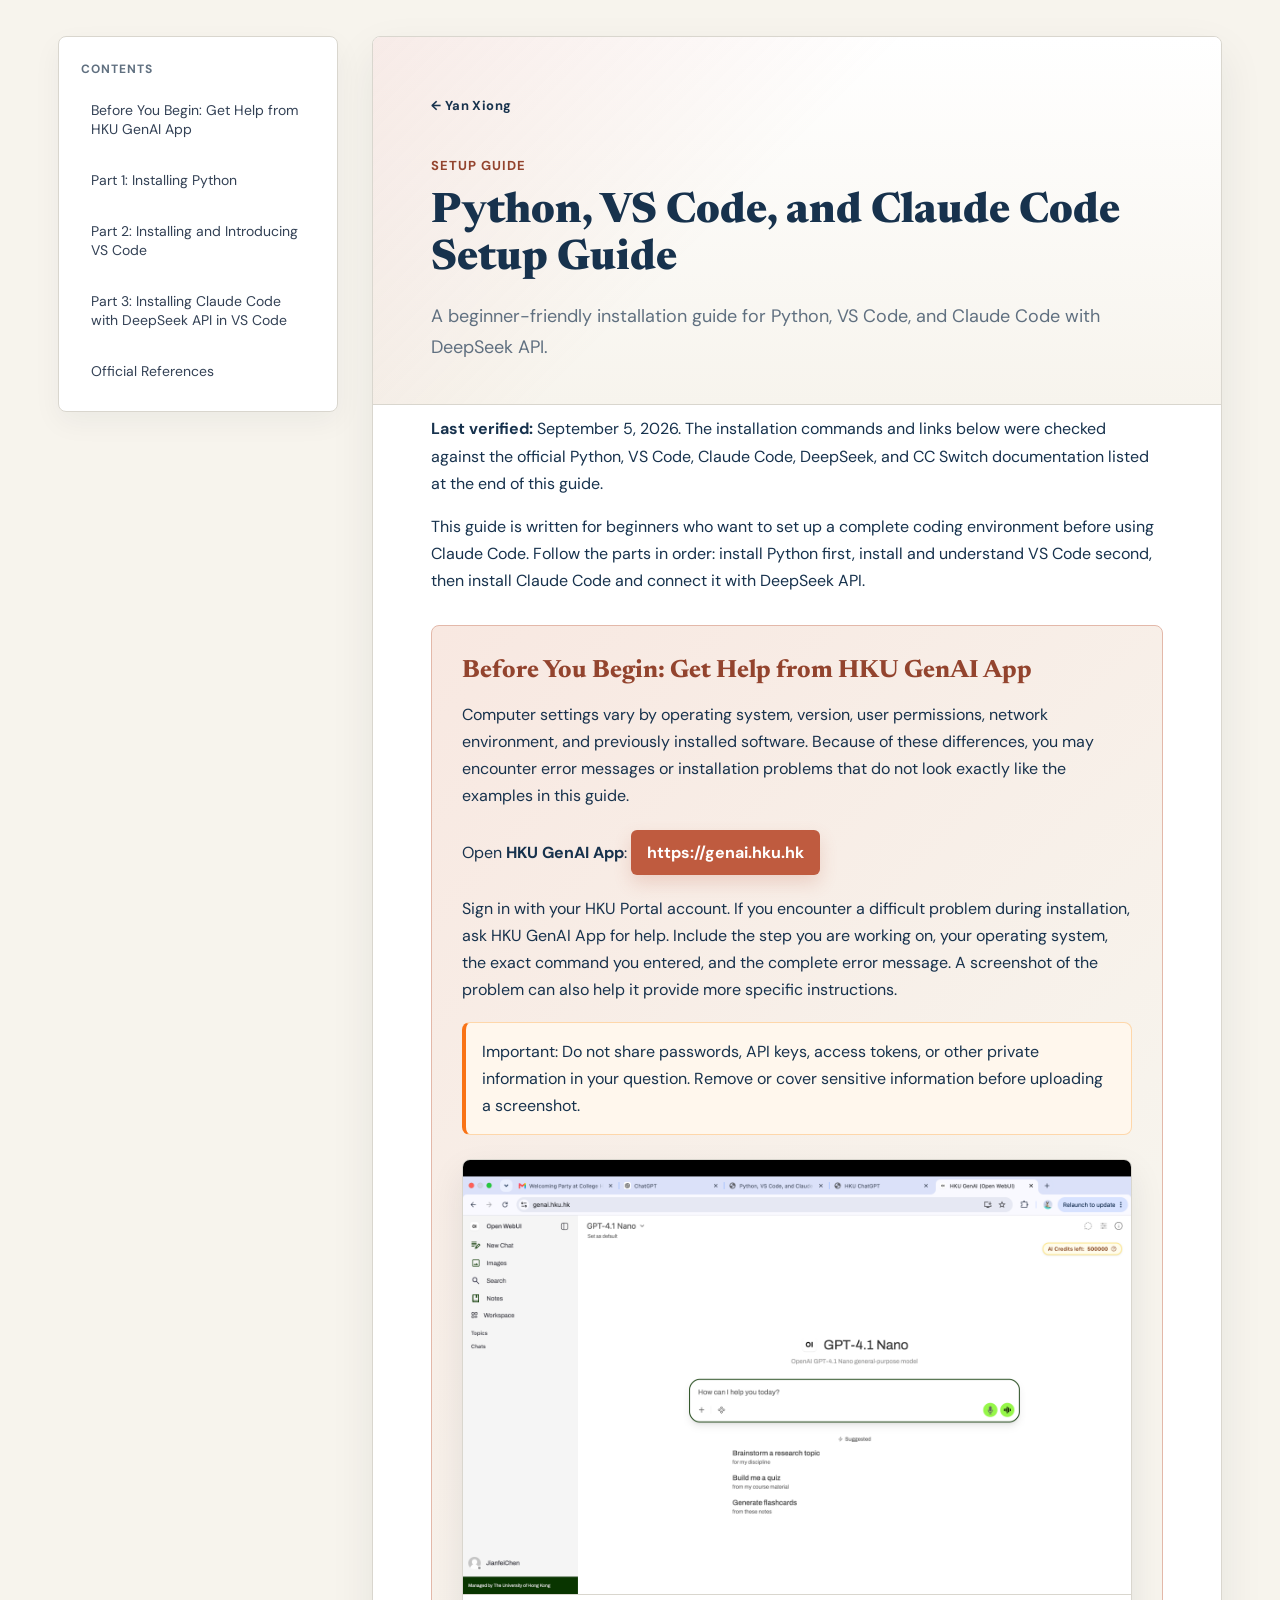
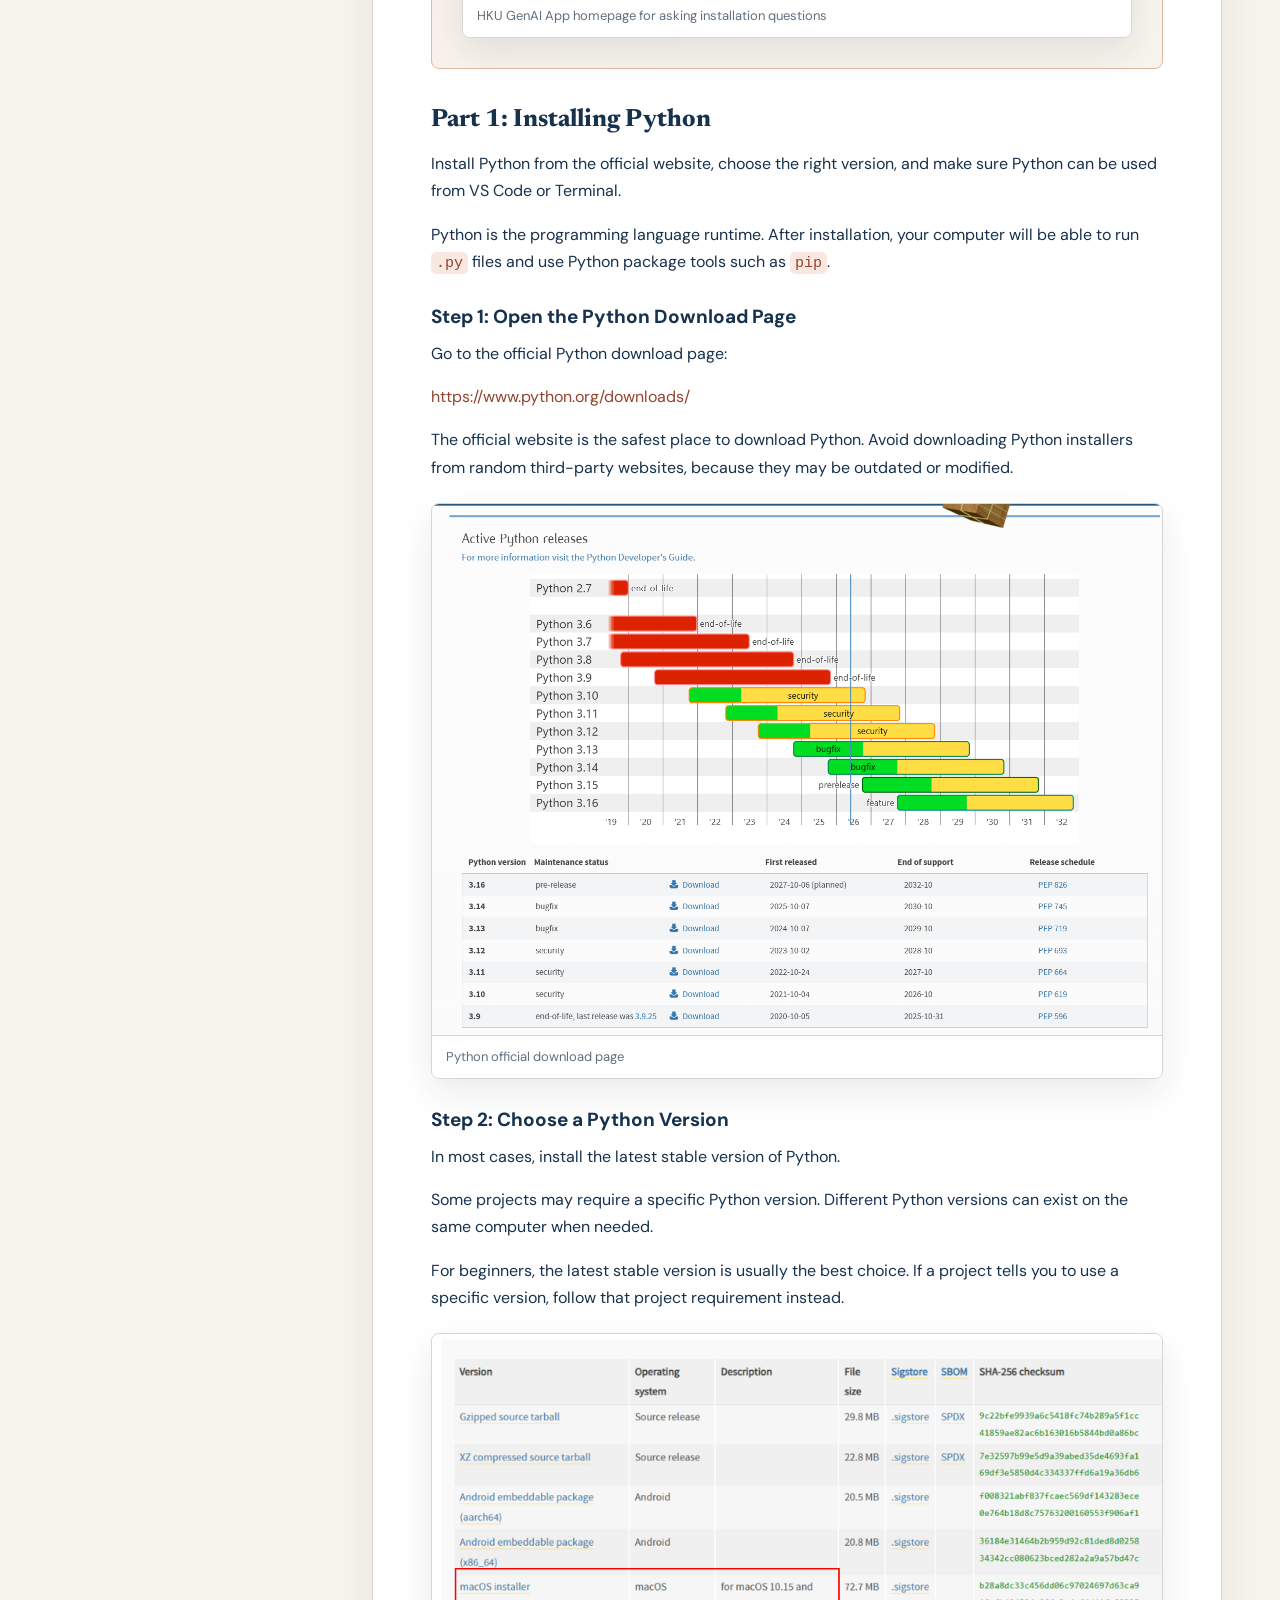
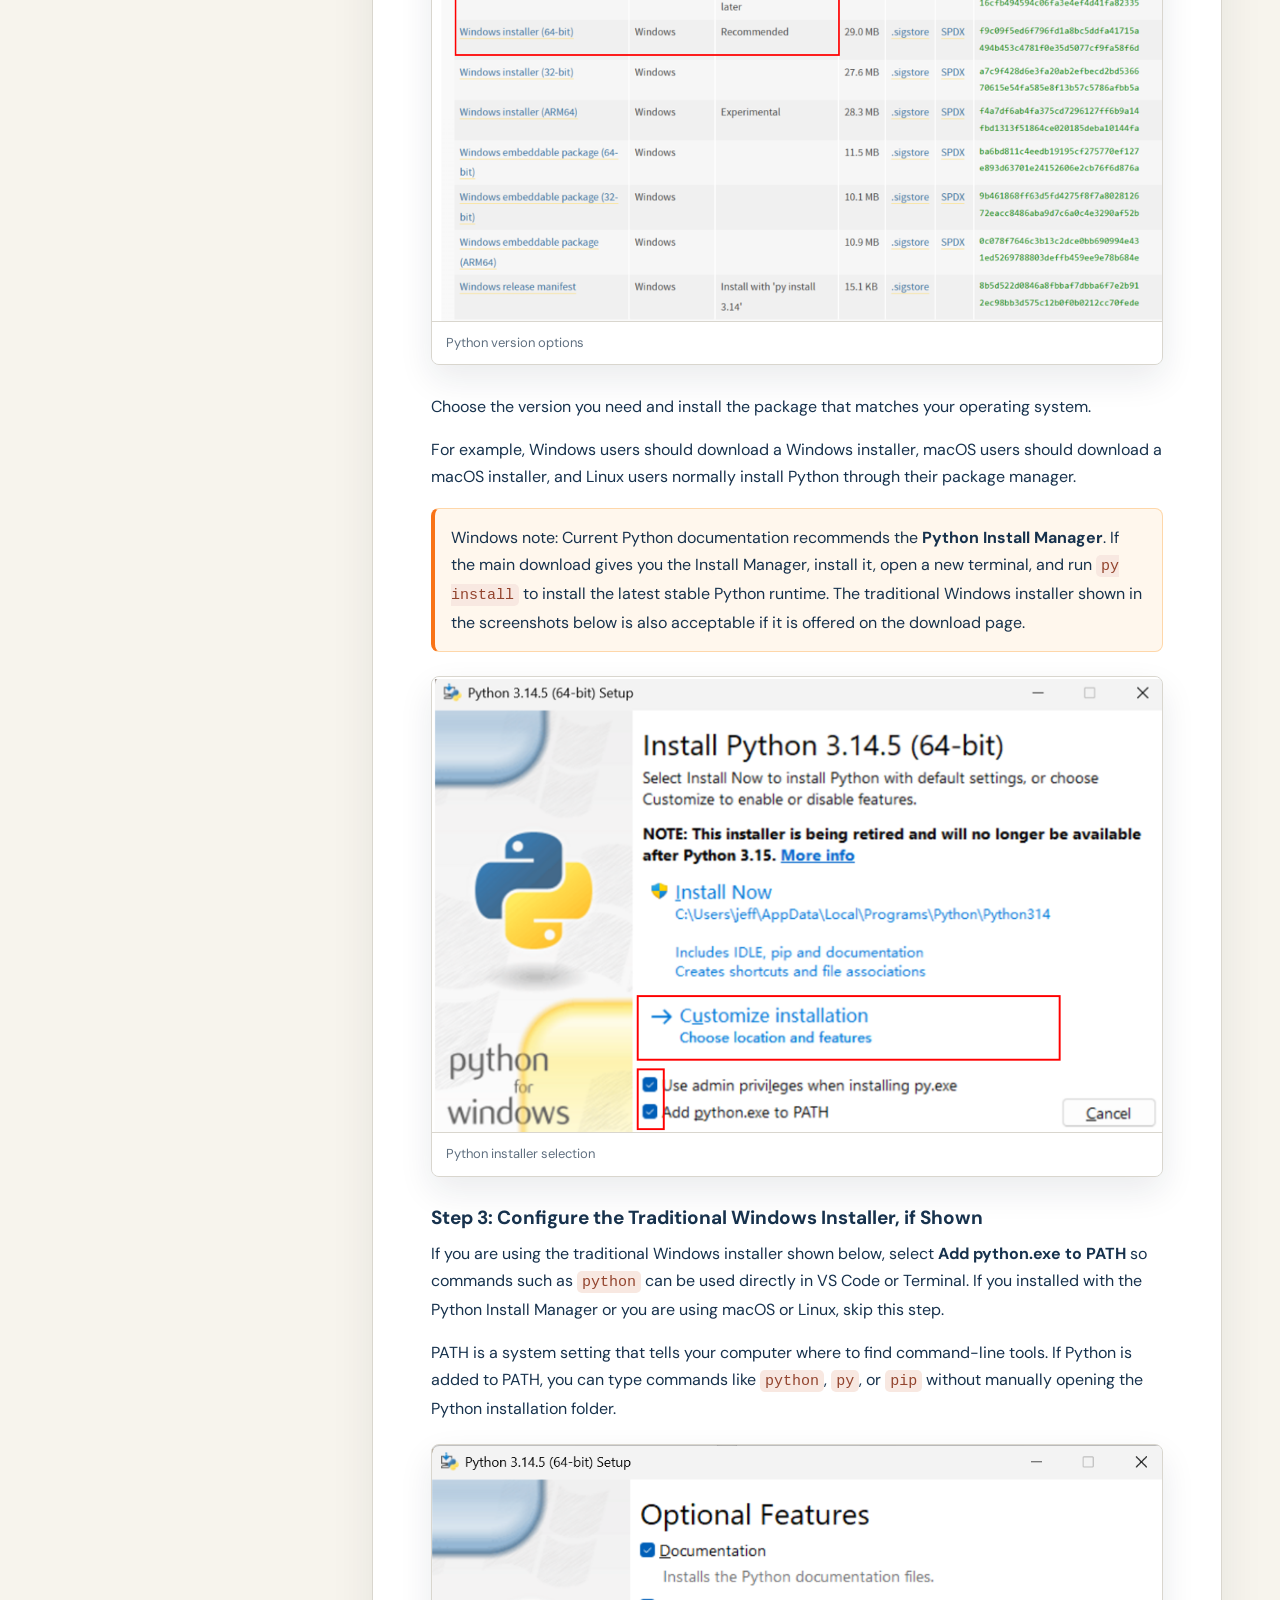
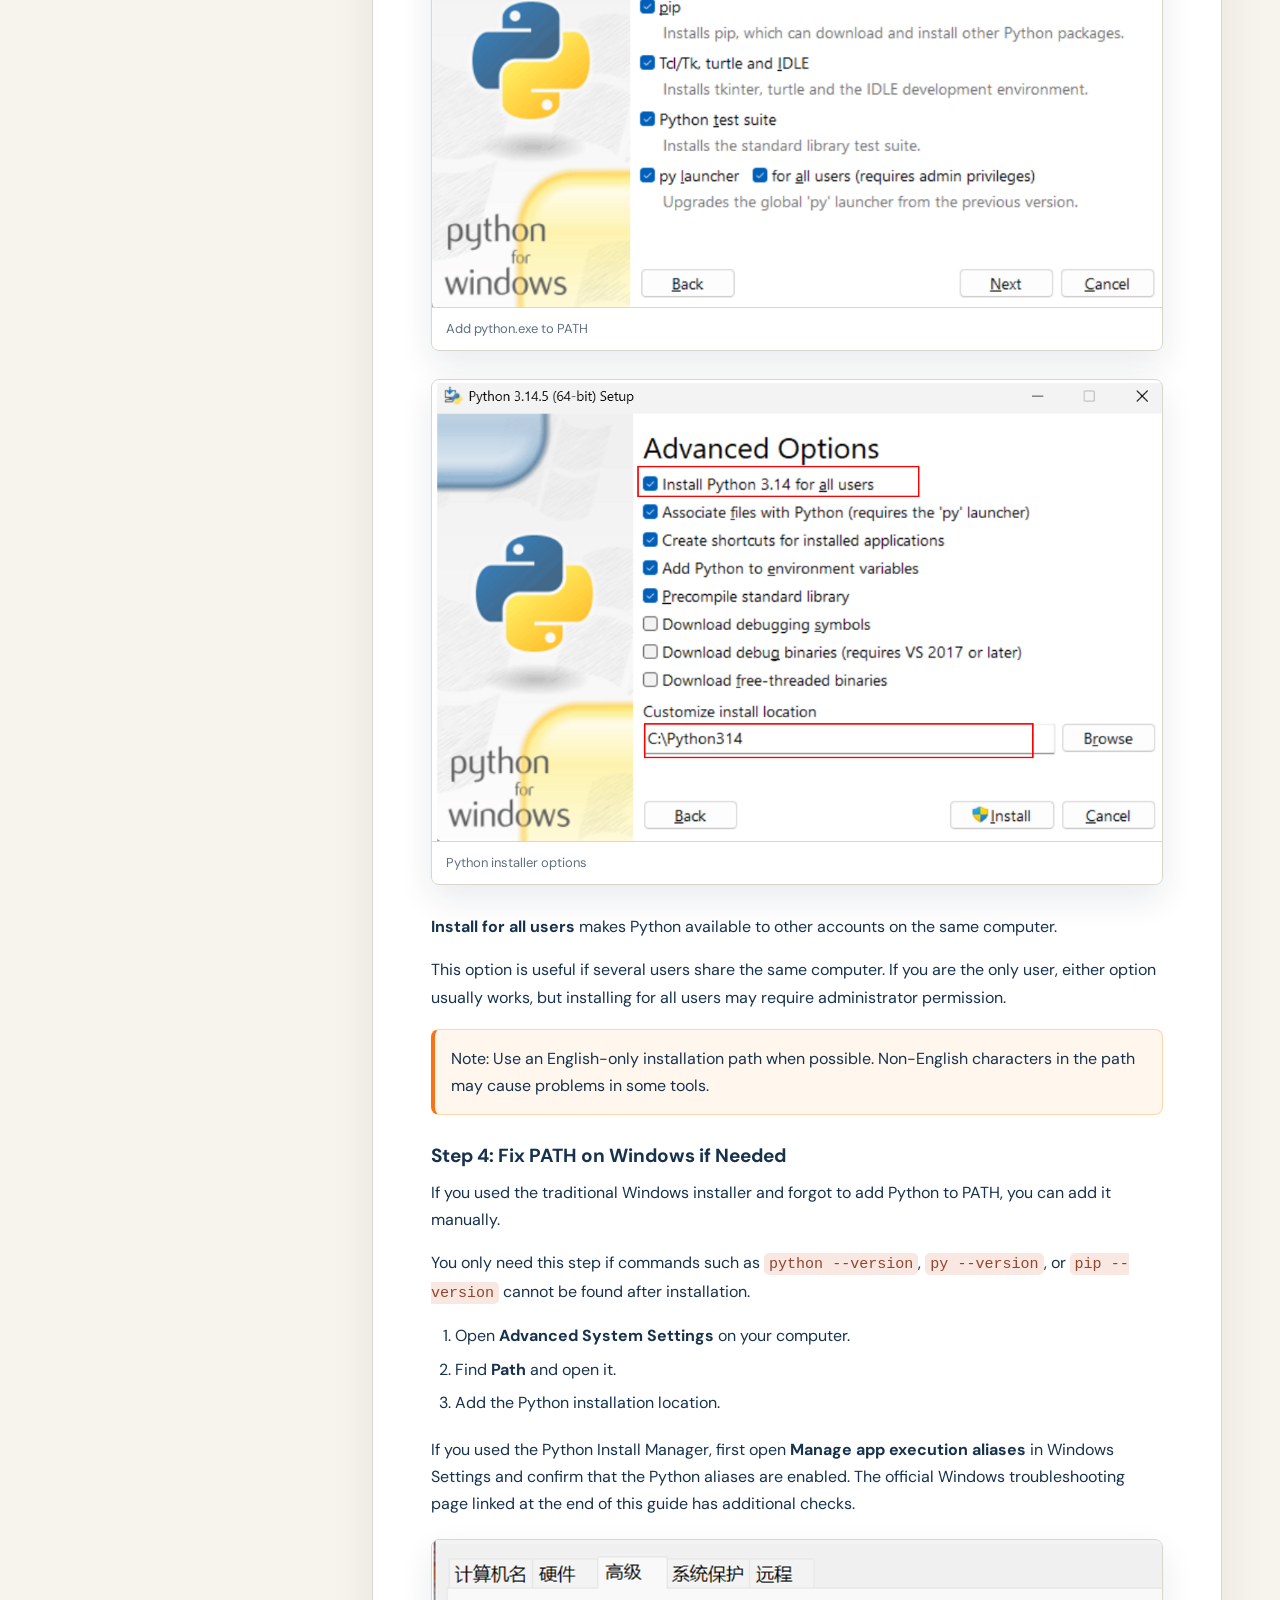
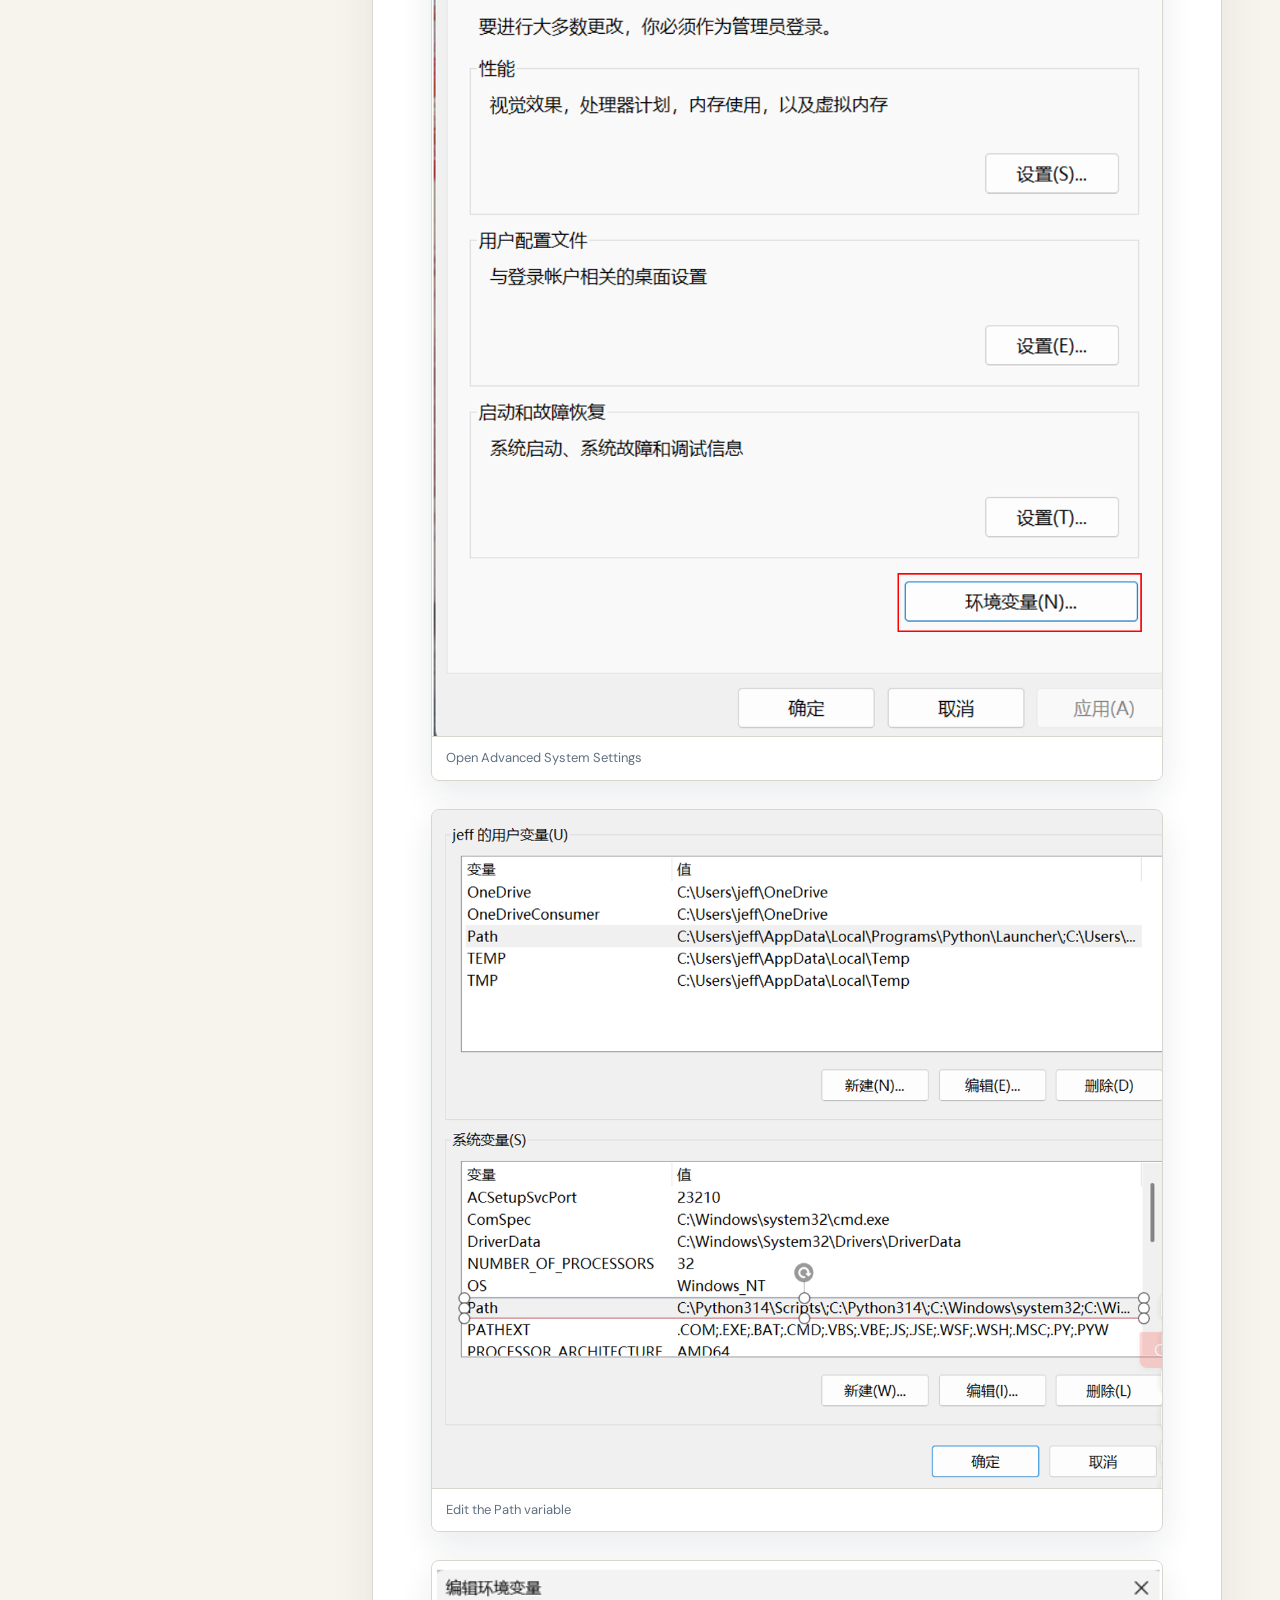
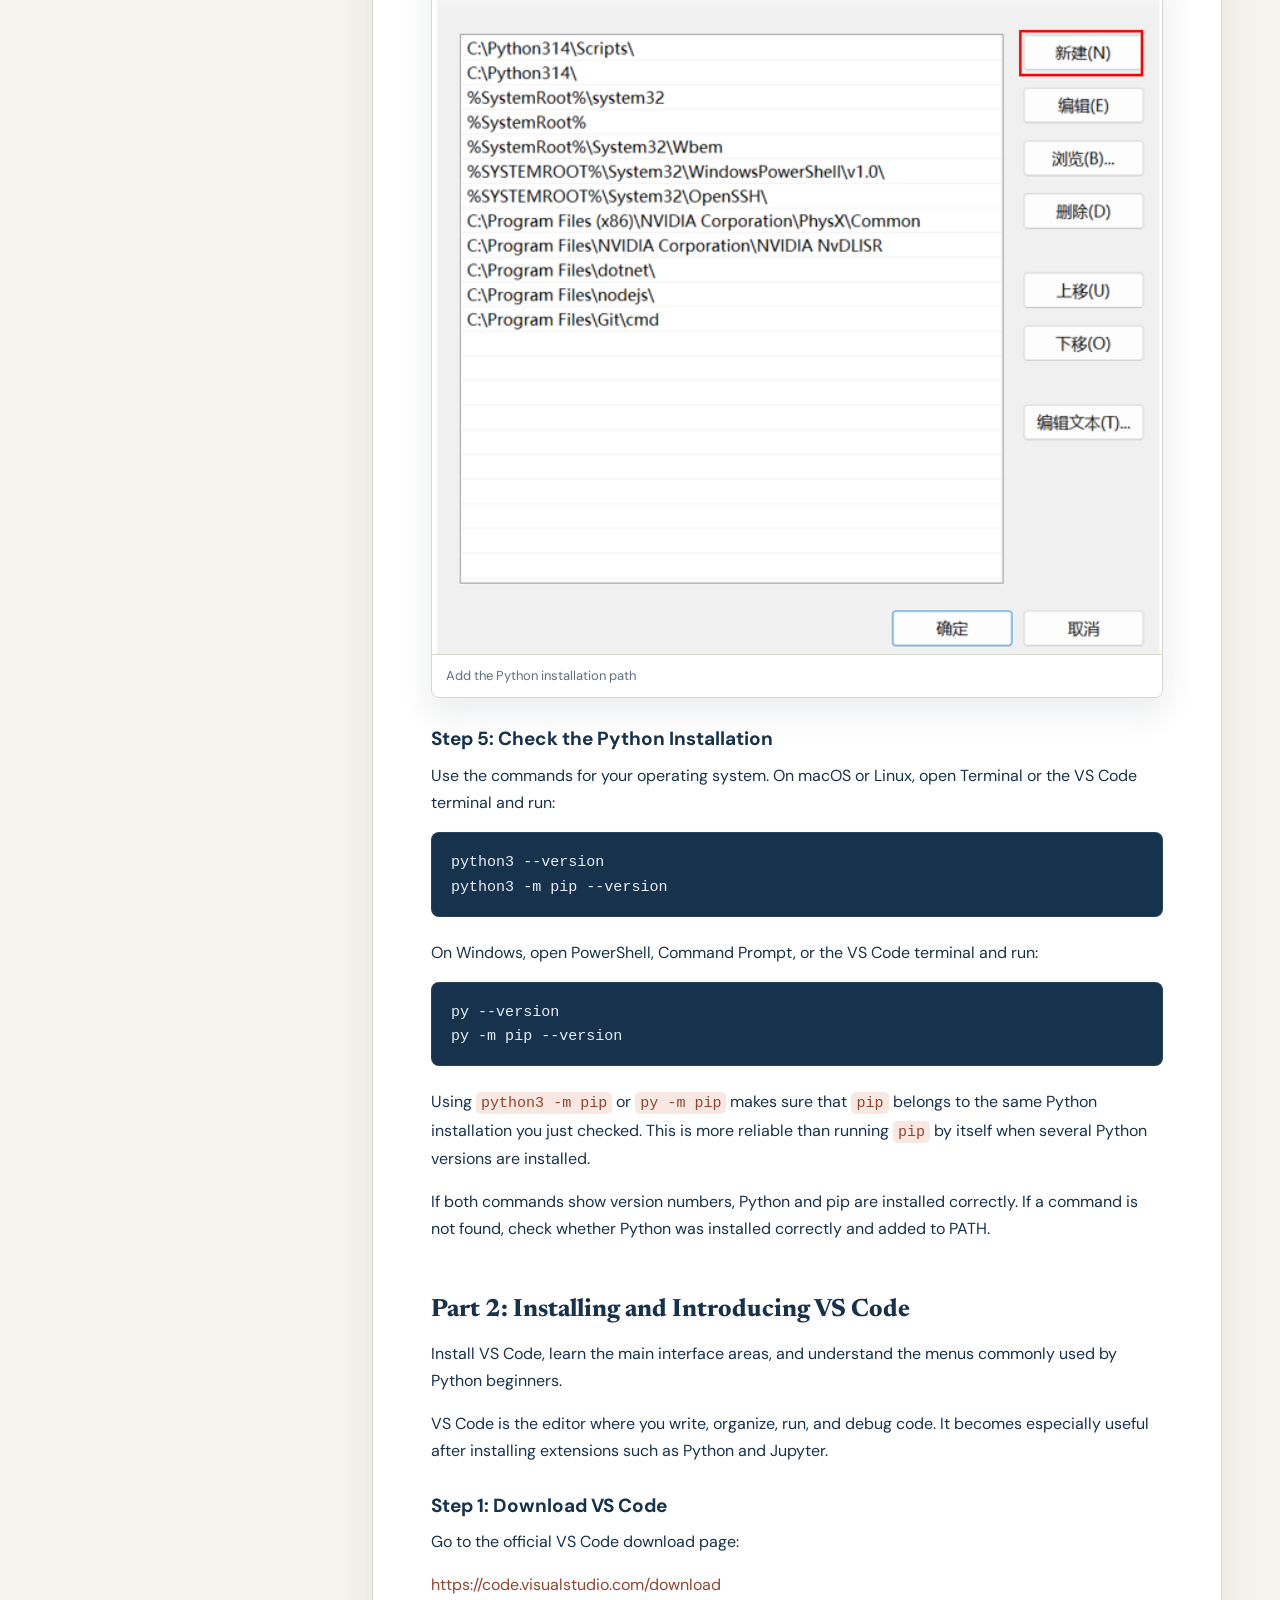
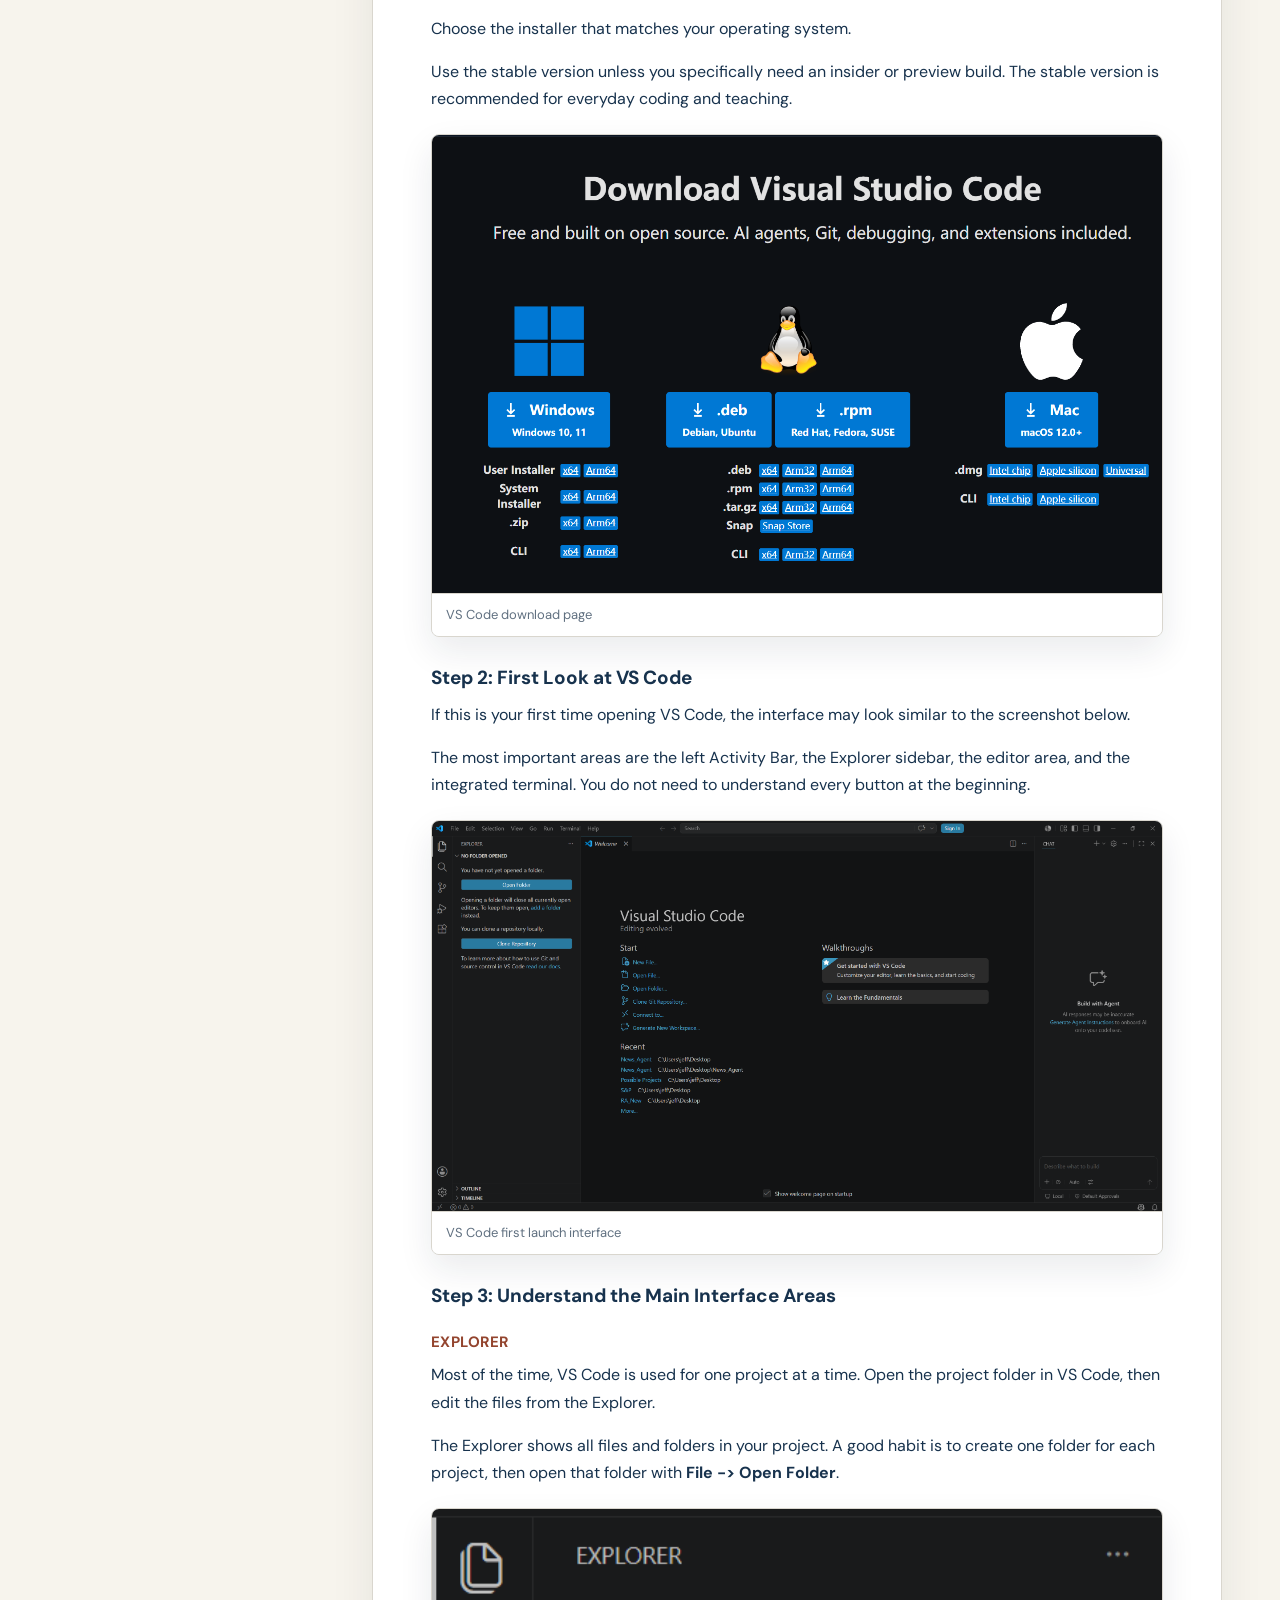
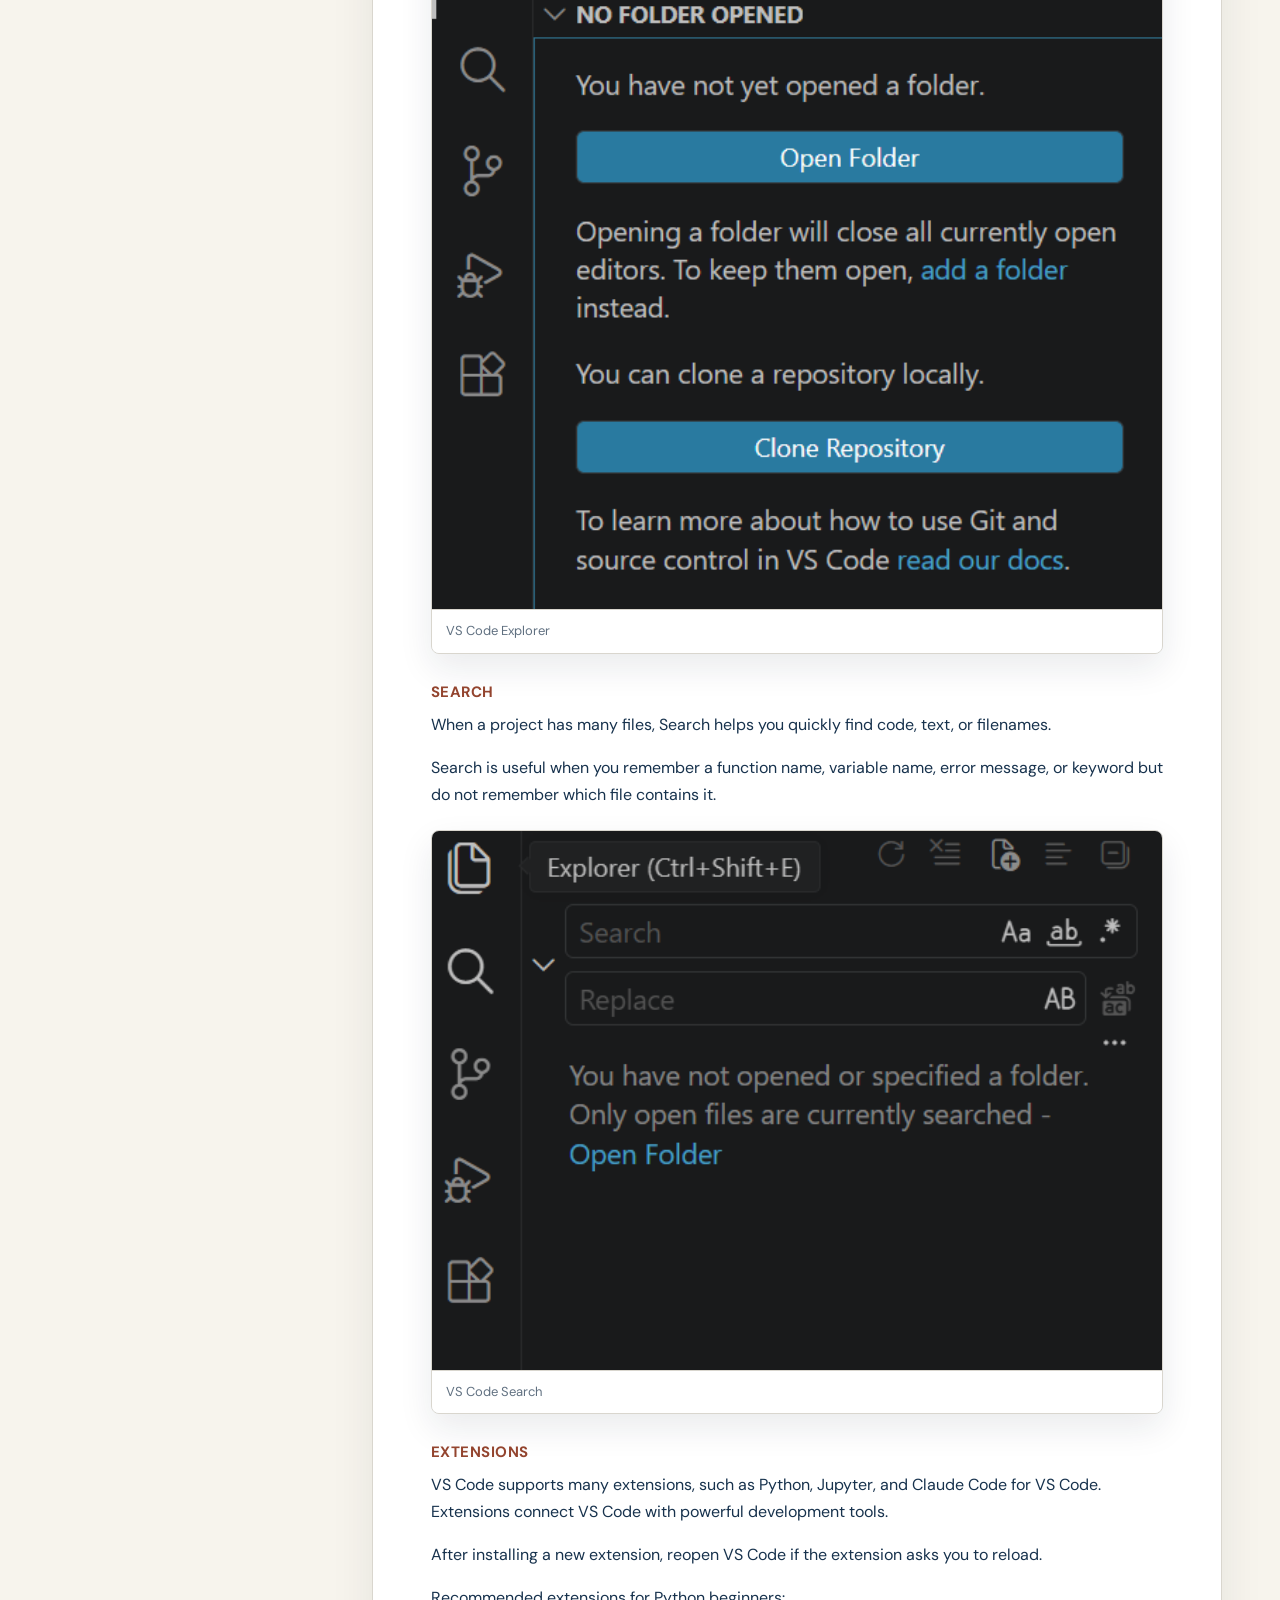
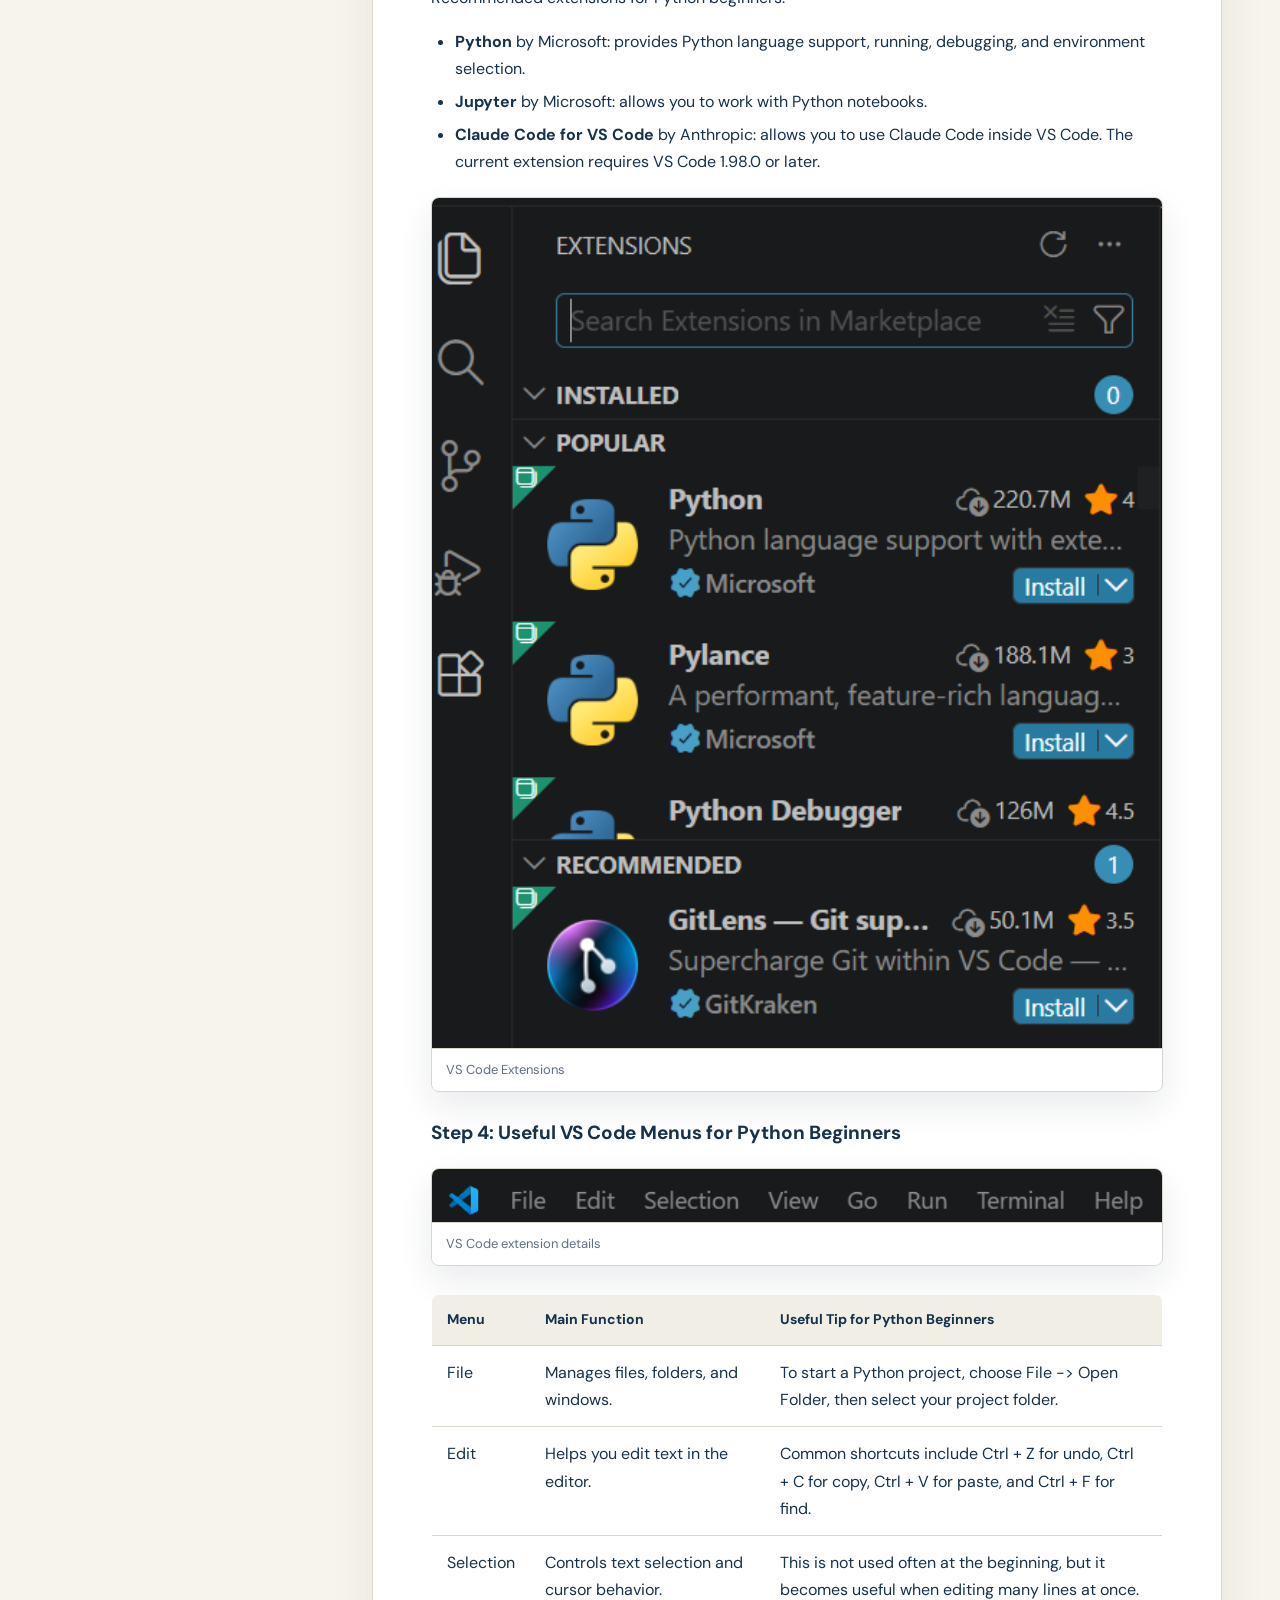
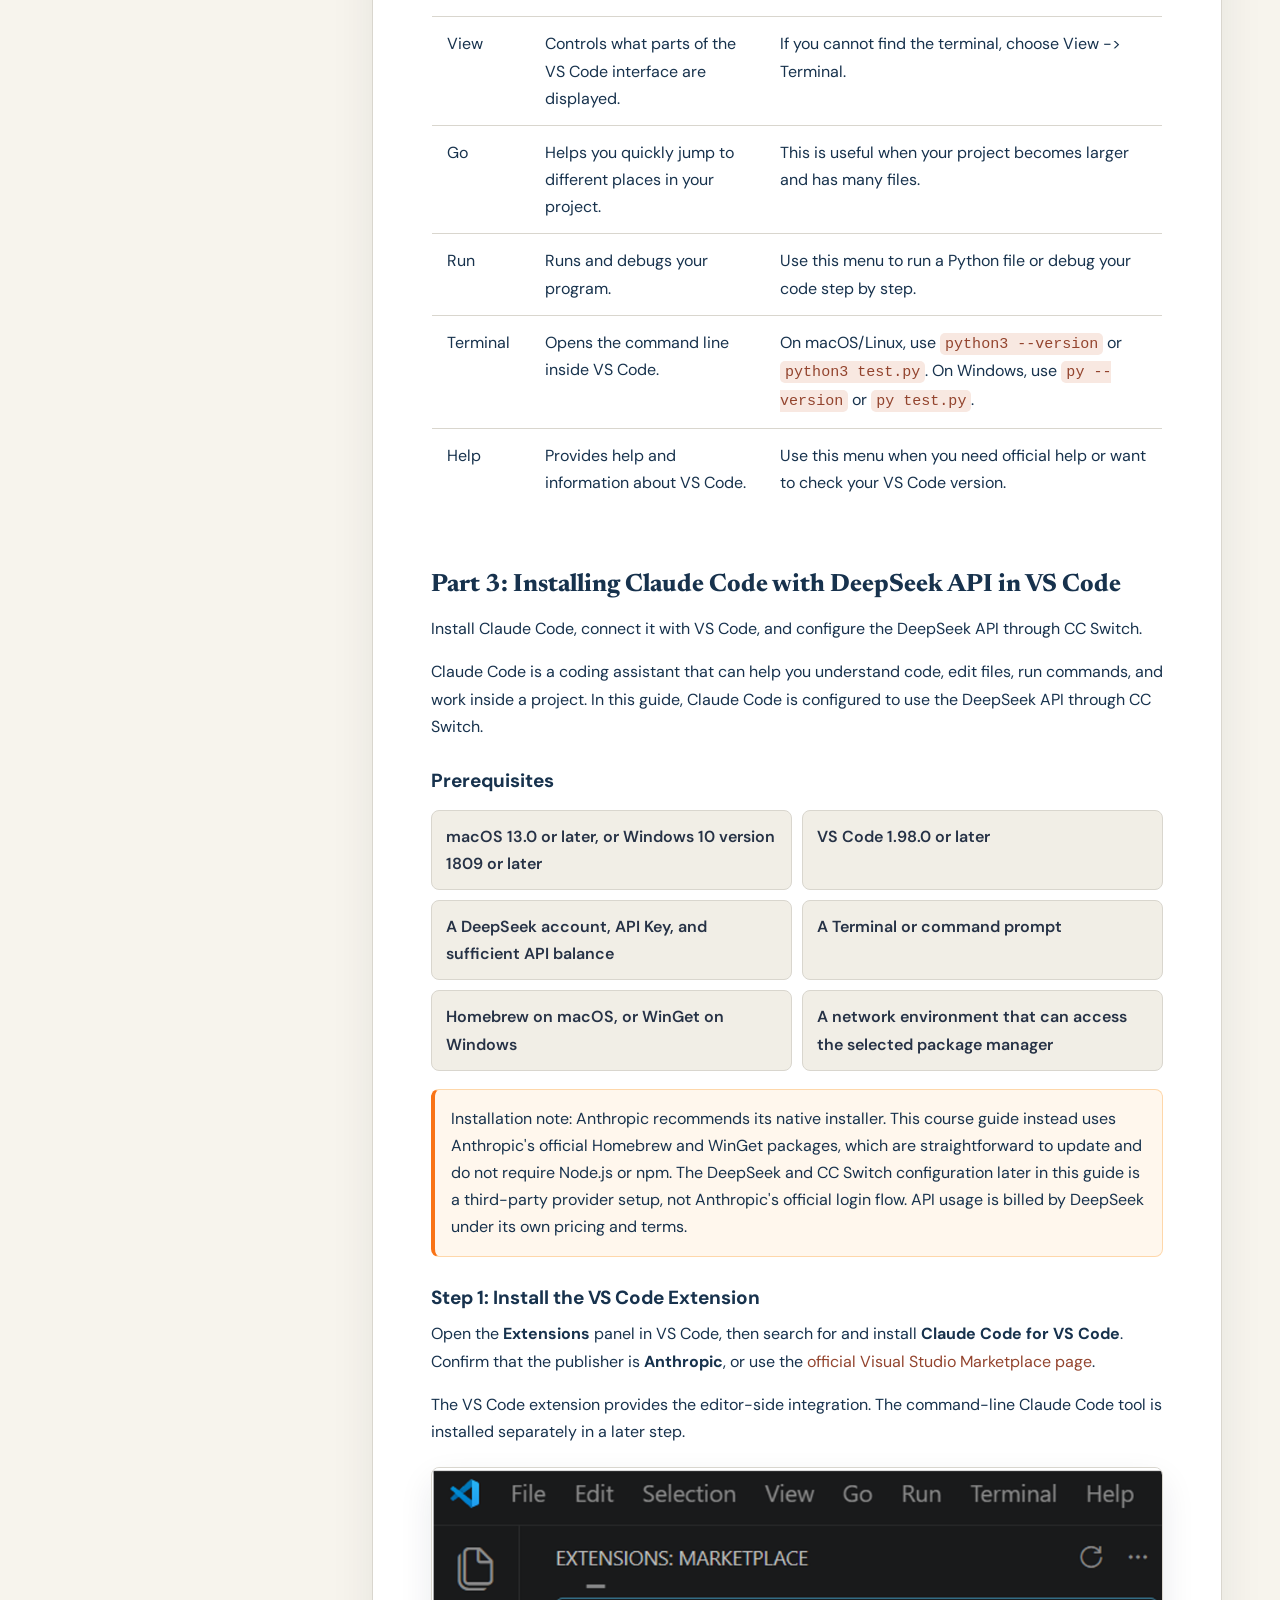
==== resources/environment-setup/index.html @ 75516a6c "Add verified environment setup guide" ====
<!doctype html>
<html lang="en">
<head>
  <meta charset="utf-8">
  <meta name="viewport" content="width=device-width, initial-scale=1">
  <meta name="description" content="A verified, beginner-friendly guide to installing Python, VS Code, and Claude Code with the DeepSeek API.">
  <meta name="theme-color" content="#17324d">
  <link rel="canonical" href="https://xiongyan2224.github.io/resources/environment-setup/">
  <link rel="preconnect" href="https://fonts.googleapis.com">
  <link rel="preconnect" href="https://fonts.gstatic.com" crossorigin>
  <link href="https://fonts.googleapis.com/css2?family=DM+Sans:wght@400;500;600;700&amp;family=Newsreader:opsz,wght@6..72,400;6..72,500&amp;display=swap" rel="stylesheet">
  <title>Python, VS Code, and Claude Code Setup Guide</title>
  <link rel="stylesheet" href="style.css">
</head>
<body>
  <div class="page-shell">
    <nav class="toc" aria-label="Table of contents">
      <p class="toc-title">Contents</p>
      <ul>
        <li><a href="#before-you-begin-get-help-from-hku-genai-app">Before You Begin: Get Help from HKU GenAI App</a></li>
        <li><a href="#part-1-installing-python">Part 1: Installing Python</a></li>
        <li><a href="#part-2-installing-and-introducing-vs-code">Part 2: Installing and Introducing VS Code</a></li>
        <li><a href="#part-3-installing-claude-code-with-deepseek-api-in-vs-code">Part 3: Installing Claude Code with DeepSeek API in VS Code</a></li>
        <li><a href="#official-references">Official References</a></li>
      </ul>
    </nav>

    <main class="document">
      <header class="hero">
        <a class="home-link" href="https://xiongyan2224.github.io/">← Yan Xiong</a>
        <p class="eyebrow">Setup Guide</p>
        <h1>Python, VS Code, and Claude Code Setup Guide</h1>
        <p class="lead">A beginner-friendly installation guide for Python, VS Code, and Claude Code with DeepSeek API.</p>
      </header>

      <div class="content">
<p><strong>Last verified:</strong> September 5, 2026. The installation commands and links below were checked against the official Python, VS Code, Claude Code, DeepSeek, and CC Switch documentation listed at the end of this guide.</p>
<p>This guide is written for beginners who want to set up a complete coding environment before using Claude Code. Follow the parts in order: install Python first, install and understand VS Code second, then install Claude Code and connect it with DeepSeek API.</p>
<section id="before-you-begin-get-help-from-hku-genai-app" class="opening-section">
<h2>Before You Begin: Get Help from HKU GenAI App</h2>
<p>Computer settings vary by operating system, version, user permissions, network environment, and previously installed software. Because of these differences, you may encounter error messages or installation problems that do not look exactly like the examples in this guide.</p>
<p>Open <strong>HKU GenAI App</strong>: <a href="https://genai.hku.hk" target="_blank" rel="noopener noreferrer">https://genai.hku.hk</a></p>
<p>Sign in with your HKU Portal account. If you encounter a difficult problem during installation, ask HKU GenAI App for help. Include the step you are working on, your operating system, the exact command you entered, and the complete error message. A screenshot of the problem can also help it provide more specific instructions.</p>
<blockquote><p>Important: Do not share passwords, API keys, access tokens, or other private information in your question. Remove or cover sensitive information before uploading a screenshot.</p></blockquote>
<figure class="image-frame">
  <img src="hku-chatgpt-assets/hku-genai-home.png" alt="HKU GenAI App homepage for asking installation questions">
  <figcaption class="caption">HKU GenAI App homepage for asking installation questions</figcaption>
</figure>
</section>
<section id="part-1-installing-python">
<h2>Part 1: Installing Python</h2>
<p>Install Python from the official website, choose the right version, and make sure Python can be used from VS Code or Terminal.</p>
<p>Python is the programming language runtime. After installation, your computer will be able to run <code>.py</code> files and use Python package tools such as <code>pip</code>.</p>
<h3>Step 1: Open the Python Download Page</h3>
<p>Go to the official Python download page:</p>
<p><a href="https://www.python.org/downloads/" target="_blank" rel="noopener noreferrer">https://www.python.org/downloads/</a></p>
<p>The official website is the safest place to download Python. Avoid downloading Python installers from random third-party websites, because they may be outdated or modified.</p>
<figure class="image-frame">
  <img src="python-install-assets/image1.png" alt="Python official download page">
  <figcaption class="caption">Python official download page</figcaption>
</figure>
<h3>Step 2: Choose a Python Version</h3>
<p>In most cases, install the latest stable version of Python.</p>
<p>Some projects may require a specific Python version. Different Python versions can exist on the same computer when needed.</p>
<p>For beginners, the latest stable version is usually the best choice. If a project tells you to use a specific version, follow that project requirement instead.</p>
<figure class="image-frame">
  <img src="python-install-assets/image2.png" alt="Python version options">
  <figcaption class="caption">Python version options</figcaption>
</figure>
<p>Choose the version you need and install the package that matches your operating system.</p>
<p>For example, Windows users should download a Windows installer, macOS users should download a macOS installer, and Linux users normally install Python through their package manager.</p>
<blockquote><p>Windows note: Current Python documentation recommends the <strong>Python Install Manager</strong>. If the main download gives you the Install Manager, install it, open a new terminal, and run <code>py install</code> to install the latest stable Python runtime. The traditional Windows installer shown in the screenshots below is also acceptable if it is offered on the download page.</p></blockquote>
<figure class="image-frame">
  <img src="python-install-assets/image3.png" alt="Python installer selection">
  <figcaption class="caption">Python installer selection</figcaption>
</figure>
<h3>Step 3: Configure the Traditional Windows Installer, if Shown</h3>
<p>If you are using the traditional Windows installer shown below, select <strong>Add python.exe to PATH</strong> so commands such as <code>python</code> can be used directly in VS Code or Terminal. If you installed with the Python Install Manager or you are using macOS or Linux, skip this step.</p>
<p>PATH is a system setting that tells your computer where to find command-line tools. If Python is added to PATH, you can type commands like <code>python</code>, <code>py</code>, or <code>pip</code> without manually opening the Python installation folder.</p>
<figure class="image-frame">
  <img src="python-install-assets/image4.png" alt="Add python.exe to PATH">
  <figcaption class="caption">Add python.exe to PATH</figcaption>
</figure>
<figure class="image-frame">
  <img src="python-install-assets/image5.png" alt="Python installer options">
  <figcaption class="caption">Python installer options</figcaption>
</figure>
<p><strong>Install for all users</strong> makes Python available to other accounts on the same computer.</p>
<p>This option is useful if several users share the same computer. If you are the only user, either option usually works, but installing for all users may require administrator permission.</p>
<blockquote><p>Note: Use an English-only installation path when possible. Non-English characters in the path may cause problems in some tools.</p></blockquote>
<h3>Step 4: Fix PATH on Windows if Needed</h3>
<p>If you used the traditional Windows installer and forgot to add Python to PATH, you can add it manually.</p>
<p>You only need this step if commands such as <code>python --version</code>, <code>py --version</code>, or <code>pip --version</code> cannot be found after installation.</p>
<ol><li>Open <strong>Advanced System Settings</strong> on your computer.</li><li>Find <strong>Path</strong> and open it.</li><li>Add the Python installation location.</li></ol>
<p>If you used the Python Install Manager, first open <strong>Manage app execution aliases</strong> in Windows Settings and confirm that the Python aliases are enabled. The official Windows troubleshooting page linked at the end of this guide has additional checks.</p>
<figure class="image-frame">
  <img src="python-install-assets/image6.png" alt="Open Advanced System Settings">
  <figcaption class="caption">Open Advanced System Settings</figcaption>
</figure>
<figure class="image-frame">
  <img src="python-install-assets/image7.png" alt="Edit the Path variable">
  <figcaption class="caption">Edit the Path variable</figcaption>
</figure>
<figure class="image-frame">
  <img src="python-install-assets/image8.png" alt="Add the Python installation path">
  <figcaption class="caption">Add the Python installation path</figcaption>
</figure>
<h3>Step 5: Check the Python Installation</h3>
<p>Use the commands for your operating system. On macOS or Linux, open Terminal or the VS Code terminal and run:</p>
<pre><code>python3 --version
python3 -m pip --version</code></pre>
<p>On Windows, open PowerShell, Command Prompt, or the VS Code terminal and run:</p>
<pre><code>py --version
py -m pip --version</code></pre>
<p>Using <code>python3 -m pip</code> or <code>py -m pip</code> makes sure that <code>pip</code> belongs to the same Python installation you just checked. This is more reliable than running <code>pip</code> by itself when several Python versions are installed.</p>
<p>If both commands show version numbers, Python and pip are installed correctly. If a command is not found, check whether Python was installed correctly and added to PATH.</p>
</section>
<section id="part-2-installing-and-introducing-vs-code">
<h2>Part 2: Installing and Introducing VS Code</h2>
<p>Install VS Code, learn the main interface areas, and understand the menus commonly used by Python beginners.</p>
<p>VS Code is the editor where you write, organize, run, and debug code. It becomes especially useful after installing extensions such as Python and Jupyter.</p>
<h3>Step 1: Download VS Code</h3>
<p>Go to the official VS Code download page:</p>
<p><a href="https://code.visualstudio.com/download" target="_blank" rel="noopener noreferrer">https://code.visualstudio.com/download</a></p>
<p>Choose the installer that matches your operating system.</p>
<p>Use the stable version unless you specifically need an insider or preview build. The stable version is recommended for everyday coding and teaching.</p>
<figure class="image-frame">
  <img src="python-install-assets/image9.png" alt="VS Code download page">
  <figcaption class="caption">VS Code download page</figcaption>
</figure>
<h3>Step 2: First Look at VS Code</h3>
<p>If this is your first time opening VS Code, the interface may look similar to the screenshot below.</p>
<p>The most important areas are the left Activity Bar, the Explorer sidebar, the editor area, and the integrated terminal. You do not need to understand every button at the beginning.</p>
<figure class="image-frame">
  <img src="python-install-assets/image10.png" alt="VS Code first launch interface">
  <figcaption class="caption">VS Code first launch interface</figcaption>
</figure>
<h3>Step 3: Understand the Main Interface Areas</h3>
<h4>Explorer</h4>
<p>Most of the time, VS Code is used for one project at a time. Open the project folder in VS Code, then edit the files from the Explorer.</p>
<p>The Explorer shows all files and folders in your project. A good habit is to create one folder for each project, then open that folder with <strong>File -&gt; Open Folder</strong>.</p>
<figure class="image-frame">
  <img src="python-install-assets/image11.png" alt="VS Code Explorer">
  <figcaption class="caption">VS Code Explorer</figcaption>
</figure>
<h4>Search</h4>
<p>When a project has many files, Search helps you quickly find code, text, or filenames.</p>
<p>Search is useful when you remember a function name, variable name, error message, or keyword but do not remember which file contains it.</p>
<figure class="image-frame">
  <img src="python-install-assets/image12.png" alt="VS Code Search">
  <figcaption class="caption">VS Code Search</figcaption>
</figure>
<h4>Extensions</h4>
<p>VS Code supports many extensions, such as Python, Jupyter, and Claude Code for VS Code. Extensions connect VS Code with powerful development tools.</p>
<p>After installing a new extension, reopen VS Code if the extension asks you to reload.</p>
<p>Recommended extensions for Python beginners:</p>
<ul><li><strong>Python</strong> by Microsoft: provides Python language support, running, debugging, and environment selection.</li><li><strong>Jupyter</strong> by Microsoft: allows you to work with Python notebooks.</li><li><strong>Claude Code for VS Code</strong> by Anthropic: allows you to use Claude Code inside VS Code. The current extension requires VS Code 1.98.0 or later.</li></ul>
<figure class="image-frame">
  <img src="python-install-assets/image13.png" alt="VS Code Extensions">
  <figcaption class="caption">VS Code Extensions</figcaption>
</figure>
<h3>Step 4: Useful VS Code Menus for Python Beginners</h3>
<figure class="image-frame">
  <img src="python-install-assets/image14.png" alt="VS Code extension details">
  <figcaption class="caption">VS Code extension details</figcaption>
</figure>
<table>
<thead><tr><th>Menu</th><th>Main Function</th><th>Useful Tip for Python Beginners</th></tr></thead>
<tbody><tr><td>File</td><td>Manages files, folders, and windows.</td><td>To start a Python project, choose File -&gt; Open Folder, then select your project folder.</td></tr><tr><td>Edit</td><td>Helps you edit text in the editor.</td><td>Common shortcuts include Ctrl + Z for undo, Ctrl + C for copy, Ctrl + V for paste, and Ctrl + F for find.</td></tr><tr><td>Selection</td><td>Controls text selection and cursor behavior.</td><td>This is not used often at the beginning, but it becomes useful when editing many lines at once.</td></tr><tr><td>View</td><td>Controls what parts of the VS Code interface are displayed.</td><td>If you cannot find the terminal, choose View -&gt; Terminal.</td></tr><tr><td>Go</td><td>Helps you quickly jump to different places in your project.</td><td>This is useful when your project becomes larger and has many files.</td></tr><tr><td>Run</td><td>Runs and debugs your program.</td><td>Use this menu to run a Python file or debug your code step by step.</td></tr><tr><td>Terminal</td><td>Opens the command line inside VS Code.</td><td>On macOS/Linux, use <code>python3 --version</code> or <code>python3 test.py</code>. On Windows, use <code>py --version</code> or <code>py test.py</code>.</td></tr><tr><td>Help</td><td>Provides help and information about VS Code.</td><td>Use this menu when you need official help or want to check your VS Code version.</td></tr></tbody>
</table>
</section>
<section id="part-3-installing-claude-code-with-deepseek-api-in-vs-code">
<h2>Part 3: Installing Claude Code with DeepSeek API in VS Code</h2>
<p>Install Claude Code, connect it with VS Code, and configure the DeepSeek API through CC Switch.</p>
<p>Claude Code is a coding assistant that can help you understand code, edit files, run commands, and work inside a project. In this guide, Claude Code is configured to use the DeepSeek API through CC Switch.</p>
<h3>Prerequisites</h3>
<ul class="checklist"><li>macOS 13.0 or later, or Windows 10 version 1809 or later</li><li>VS Code 1.98.0 or later</li><li>A DeepSeek account, API Key, and sufficient API balance</li><li>A Terminal or command prompt</li><li>Homebrew on macOS, or WinGet on Windows</li><li>A network environment that can access the selected package manager</li></ul>
<blockquote><p>Installation note: Anthropic recommends its native installer. This course guide instead uses Anthropic&#x27;s official Homebrew and WinGet packages, which are straightforward to update and do not require Node.js or npm. The DeepSeek and CC Switch configuration later in this guide is a third-party provider setup, not Anthropic&#x27;s official login flow. API usage is billed by DeepSeek under its own pricing and terms.</p></blockquote>
<h3>Step 1: Install the VS Code Extension</h3>
<p>Open the <strong>Extensions</strong> panel in VS Code, then search for and install <strong>Claude Code for VS Code</strong>. Confirm that the publisher is <strong>Anthropic</strong>, or use the <a href="https://marketplace.visualstudio.com/items?itemName=anthropic.claude-code" target="_blank" rel="noopener noreferrer">official Visual Studio Marketplace page</a>.</p>
<p>The VS Code extension provides the editor-side integration. The command-line Claude Code tool is installed separately in a later step.</p>
<figure class="image-frame">
  <img src="install-cc-in-vscode-assets/image1.png" alt="Claude Code for VS Code extension">
  <figcaption class="caption">Claude Code for VS Code extension</figcaption>
</figure>
<h3>Step 2: Install Claude Code</h3>
<p>Use the package-manager command for your operating system. Do not add <code>sudo</code> to any command below.</p>
<h4>macOS: Install with Homebrew</h4>
<p>First, check whether Homebrew is installed:</p>
<pre><code>brew --version</code></pre>
<p>If the command is not found, install Homebrew by following the instructions at <a href="https://brew.sh" target="_blank" rel="noopener noreferrer">https://brew.sh</a>, then reopen Terminal.</p>
<p>Homebrew provides two Claude Code release channels. Choose <strong>one</strong> of them:</p>
<table>
<thead><tr><th>Channel</th><th>Installation Command</th><th>When to Choose It</th></tr></thead>
<tbody><tr><td>Stable</td><td><code>brew install --cask claude-code</code></td><td>Recommended for most students. It is usually about one week behind and skips releases with major regressions.</td></tr><tr><td>Latest</td><td><code>brew install --cask claude-code@latest</code></td><td>Use this if you need new releases as soon as they are published.</td></tr></tbody>
</table>
<p>For the stable channel, run:</p>
<pre><code>brew install --cask claude-code</code></pre>
<p>For the latest channel, run instead:</p>
<pre><code>brew install --cask claude-code@latest</code></pre>
<p>After running the installation command, enter <code>claude --version</code>. A successful macOS installation should show output similar to the following screenshot. The exact version number may be different.</p>
<figure class="image-frame">
  <img src="install-cc-in-vscode-assets/macos-homebrew-install.png" alt="Successful Claude Code installation with Homebrew on macOS">
  <figcaption class="caption">Successful Claude Code installation with Homebrew on macOS</figcaption>
</figure>
<p>Do not install both channels. Homebrew installations do <strong>not</strong> update automatically by default, so update Claude Code yourself periodically with the command matching the channel you installed:</p>
<pre><code># Stable channel
brew upgrade claude-code

# Latest channel
brew upgrade claude-code@latest</code></pre>
<h4>Windows: Install with WinGet</h4>
<p>Open <strong>PowerShell</strong> or <strong>Command Prompt</strong> and run:</p>
<pre><code>winget install Anthropic.ClaudeCode</code></pre>
<p>After the installation finishes, restart PowerShell or Command Prompt if requested, then enter <code>claude --version</code>. A successful Windows installation should show output similar to the following screenshot. The exact version number may be different.</p>
<figure class="image-frame">
  <img src="install-cc-in-vscode-assets/windows-winget-install.png" alt="Successful Claude Code installation with WinGet on Windows">
  <figcaption class="caption">Successful Claude Code installation with WinGet on Windows</figcaption>
</figure>
<p>If <code>winget</code> is not found, install or update <strong>App Installer</strong> from the Microsoft Store, then reopen the terminal.</p>
<p>WinGet installations also do <strong>not</strong> update automatically by default. Check for and install Claude Code updates periodically:</p>
<pre><code>winget upgrade Anthropic.ClaudeCode</code></pre>
<p>Unlike Homebrew on macOS, the WinGet instructions do not provide separate stable and latest package names.</p>
<h3>Step 3: Verify the Installation</h3>
<p>Close and reopen Terminal if necessary, then run:</p>
<pre><code>claude --version</code></pre>
<p>If the command prints a version number followed by <code>(Claude Code)</code>, the installation succeeded. If <code>claude</code> is not found, restart Terminal and try again.</p>
<p>After completing the CC Switch configuration in the next step, open your project folder in VS Code, open its integrated Terminal, and run:</p>
<pre><code>claude</code></pre>
<p>If you see an interface similar to the screenshot below, Claude Code is ready to use.</p>
<p>For a more detailed, read-only installation and settings check, run:</p>
<pre><code>claude doctor</code></pre>
<figure class="image-frame">
  <img src="install-cc-in-vscode-assets/image5.png" alt="Claude Code terminal interface">
  <figcaption class="caption">Claude Code terminal interface</figcaption>
</figure>
<h3>Step 4: Install CC Switch and Configure the DeepSeek API</h3>
<p>CC Switch is used to switch Claude Code to the DeepSeek API.</p>
<p>Without this configuration, Claude Code may try to use its default API connection. CC Switch writes the provider settings that route Claude Code requests to DeepSeek instead.</p>
<blockquote><p>Security note: CC Switch is a community-maintained, open-source application; it is not an Anthropic or DeepSeek product. Download it only from the official project website or GitHub repository. Your API key is a secret stored on your computer: never paste it into course submissions, screenshots, chat messages, or source files.</p></blockquote>
<p>Project URL:</p>
<p><a href="https://ccswitch.io" target="_blank" rel="noopener noreferrer">https://ccswitch.io</a> · <a href="https://github.com/farion1231/cc-switch" target="_blank" rel="noopener noreferrer">https://github.com/farion1231/cc-switch</a></p>
<p>Open the project&#x27;s <strong>Releases</strong> page, expand <strong>Assets</strong>, and download the installer that matches your operating system.</p>
<figure class="image-frame">
  <img src="install-cc-in-vscode-assets/image6.png" alt="CC Switch release assets">
  <figcaption class="caption">CC Switch release assets</figcaption>
</figure>
<p>Installer options:</p>
<table>
<thead><tr><th>Operating System</th><th>Installer</th></tr></thead>
<tbody><tr><td>macOS</td><td>Choose the file ending in <code>.dmg</code></td></tr><tr><td>Windows</td><td>Choose the file ending in <code>.msi</code></td></tr></tbody>
</table>
<p>On macOS, you may alternatively install CC Switch with Homebrew:</p>
<pre><code>brew install --cask cc-switch</code></pre>
<figure class="image-frame">
  <img src="install-cc-in-vscode-assets/image7.png" alt="CC Switch provider presets">
  <figcaption class="caption">CC Switch provider presets</figcaption>
</figure>
<p>After opening CC Switch, make sure <strong>Claude Code</strong> is the selected application. Then:</p>
<blockquote><p>Recommended provider: We recommend using <strong>DeepSeek</strong> for this course, and the steps below use DeepSeek as the example. However, CC Switch also supports other model providers, such as <strong>Kimi</strong>. You may choose another provider if you prefer; select its preset and enter the API Key issued by that provider. The configuration fields may vary slightly between providers.</p></blockquote>
<p>For the recommended DeepSeek setup:</p>
<ol><li>Click <strong>Add Provider</strong>.</li><li>Stay on <strong>Claude Provider</strong> and select the <strong>DeepSeek</strong> preset.</li><li>Enter your DeepSeek API Key. The preset fills in the endpoint and current model settings.</li><li>Click <strong>Add</strong> to save the provider.</li><li>Find the new DeepSeek provider card and click <strong>Enable</strong>. Saving alone does not activate it.</li></ol>
<p>Make sure there are no extra spaces before or after the API key when you paste it.</p>
<p>Create or manage your DeepSeek API Key here:</p>
<p><a href="https://platform.deepseek.com/api_keys" target="_blank" rel="noopener noreferrer">https://platform.deepseek.com/api_keys</a></p>
<blockquote><p>Note: A DeepSeek API Key is shown in full only once when it is created. Save it immediately after creating it.</p></blockquote>
<figure class="image-frame">
  <img src="install-cc-in-vscode-assets/image8.png" alt="Configure DeepSeek API key in CC Switch">
  <figcaption class="caption">Configure DeepSeek API key in CC Switch</figcaption>
</figure>
<h3>Finish Setup</h3>
<p>Open your project folder in VS Code, open the integrated Terminal, and run <code>claude</code>. Enter a simple test request. If Claude Code responds normally, the DeepSeek provider is active.</p>
<p>If Claude Code still asks you to sign in or shows an onboarding wizard, open <strong>CC Switch -&gt; Settings -&gt; General</strong>, enable <strong>Skip Claude Code first-run confirmation</strong>, close Claude Code, and start it again. This setting skips the official onboarding screen; it does not create an Anthropic account.</p>
<p>If the test fails, check these items in order:</p>
<ul class="checklist"><li>Run <code>claude doctor</code> and resolve any installation warning.</li><li>Confirm that the DeepSeek provider card is marked active in CC Switch.</li><li>Confirm that the API key has no extra spaces and that the DeepSeek account has API balance.</li><li>Close and reopen the terminal, then run <code>claude</code> again.</li></ul>
<figure class="image-frame">
  <img src="install-cc-in-vscode-assets/image9.png" alt="Claude Code ready to use">
  <figcaption class="caption">Claude Code ready to use</figcaption>
</figure>
</section>
<section id="official-references">
<h2>Official References</h2>
<ul class="checklist"><li><a href="https://www.python.org/downloads/" target="_blank" rel="noopener noreferrer">Python downloads</a> and <a href="https://docs.python.org/3/using/windows.html" target="_blank" rel="noopener noreferrer">Using Python on Windows</a></li><li><a href="https://code.visualstudio.com/download" target="_blank" rel="noopener noreferrer">VS Code download</a> and <a href="https://code.visualstudio.com/docs/python/python-tutorial" target="_blank" rel="noopener noreferrer">Getting Started with Python in VS Code</a></li><li><a href="https://code.claude.com/docs/en/setup" target="_blank" rel="noopener noreferrer">Claude Code advanced setup</a> and <a href="https://marketplace.visualstudio.com/items?itemName=anthropic.claude-code" target="_blank" rel="noopener noreferrer">Claude Code for VS Code</a></li><li><a href="https://api-docs.deepseek.com/quick_start/agent_integrations/claude_code/" target="_blank" rel="noopener noreferrer">DeepSeek integration with Claude Code</a> and <a href="https://platform.deepseek.com/api_keys" target="_blank" rel="noopener noreferrer">DeepSeek API Keys</a></li><li><a href="https://ccswitch.io" target="_blank" rel="noopener noreferrer">CC Switch official website</a>, <a href="https://github.com/farion1231/cc-switch" target="_blank" rel="noopener noreferrer">GitHub repository</a>, and <a href="https://github.com/farion1231/cc-switch/blob/main/docs/user-manual/en/1-getting-started/1.4-quickstart.md" target="_blank" rel="noopener noreferrer">quick-start documentation</a></li></ul>
</section>
      </div>
    </main>
  </div>
</body>
</html>
---- resources/environment-setup/style.css ----
:root {
  color-scheme: light;
  --bg: #f7f4ed;
  --surface: #ffffff;
  --surface-soft: #f1eee6;
  --text: #17324d;
  --muted: #607080;
  --border: #d9d6ce;
  --accent: #bf5b3f;
  --accent-strong: #93442e;
  --code-bg: #17324d;
  --code-text: #e8edf7;
  --shadow: 0 18px 45px rgba(23, 32, 51, 0.08);
  --radius: 8px;
}

* {
  box-sizing: border-box;
}

html {
  scroll-behavior: smooth;
}

body {
  margin: 0;
  background: var(--bg);
  color: var(--text);
  font-family: "DM Sans", ui-sans-serif, system-ui, -apple-system, BlinkMacSystemFont, "Segoe UI", sans-serif;
  font-size: 16px;
  line-height: 1.7;
}

a {
  color: var(--accent-strong);
  text-decoration: none;
  text-underline-offset: 3px;
}

a:hover {
  text-decoration: underline;
}

.page-shell {
  display: grid;
  grid-template-columns: 280px minmax(0, 1fr);
  gap: 34px;
  max-width: 1220px;
  margin: 0 auto;
  padding: 36px 28px 56px;
}

.toc {
  position: sticky;
  top: 28px;
  align-self: start;
  padding: 22px;
  background: var(--surface);
  border: 1px solid var(--border);
  border-radius: var(--radius);
  box-shadow: 0 10px 28px rgba(23, 32, 51, 0.05);
}

.toc-title {
  margin: 0 0 14px;
  color: var(--muted);
  font-size: 12px;
  font-weight: 700;
  letter-spacing: 0.08em;
  text-transform: uppercase;
}

.toc ul {
  display: grid;
  gap: 10px;
  margin: 0;
  padding: 0;
  list-style: none;
}

.toc a {
  display: block;
  padding: 8px 10px;
  border-radius: 6px;
  color: #334155;
  font-size: 14px;
  line-height: 1.35;
}

.toc a:hover {
  background: var(--surface-soft);
  color: var(--accent-strong);
  text-decoration: none;
}

.document {
  min-width: 0;
  overflow: hidden;
  background: var(--surface);
  border: 1px solid var(--border);
  border-radius: var(--radius);
  box-shadow: var(--shadow);
}

.hero {
  padding: 54px 58px 42px;
  border-bottom: 1px solid var(--border);
  background:
    linear-gradient(135deg, rgba(191, 91, 63, 0.12), transparent 44%),
    linear-gradient(180deg, #ffffff, #f7f4ed);
}

.home-link {
  display: inline-block;
  margin-bottom: 38px;
  color: var(--text);
  font-size: 13px;
  font-weight: 700;
  letter-spacing: 0.03em;
}

.eyebrow {
  margin: 0 0 12px;
  color: var(--accent-strong);
  font-size: 13px;
  font-weight: 700;
  letter-spacing: 0.08em;
  text-transform: uppercase;
}

h1 {
  max-width: 820px;
  margin: 0;
  color: var(--text);
  font-family: "Newsreader", Georgia, serif;
  font-size: 42px;
  line-height: 1.12;
  font-weight: 780;
}

.lead {
  max-width: 760px;
  margin: 18px 0 0;
  color: var(--muted);
  font-size: 18px;
}

.content {
  padding: 10px 58px 58px;
}

section {
  padding-top: 36px;
  scroll-margin-top: 24px;
}

.opening-section {
  margin-top: 30px;
  padding: 30px;
  background: linear-gradient(135deg, #f8e8e1, #f7f4ed 72%);
  border: 1px solid #e3b8a9;
  border-radius: var(--radius);
}

.opening-section h2 {
  color: var(--accent-strong);
}

.opening-section > p:nth-of-type(2) {
  margin: 20px 0;
}

.opening-section > p:nth-of-type(2) a {
  display: inline-flex;
  align-items: center;
  min-height: 44px;
  padding: 9px 16px;
  color: #ffffff;
  background: var(--accent);
  border-radius: 6px;
  font-weight: 700;
  box-shadow: 0 8px 18px rgba(191, 91, 63, 0.2);
}

.opening-section > p:nth-of-type(2) a:hover {
  background: var(--accent-strong);
  text-decoration: none;
}

.opening-section .image-frame {
  margin-bottom: 0;
  background: #ffffff;
}

h2 {
  margin: 0 0 14px;
  color: var(--text);
  font-family: "Newsreader", Georgia, serif;
  font-size: 25px;
  line-height: 1.25;
  font-weight: 740;
}

h3 {
  margin: 28px 0 10px;
  color: var(--text);
  font-size: 19px;
  line-height: 1.35;
  font-weight: 720;
}

h4 {
  margin: 24px 0 8px;
  color: var(--accent-strong);
  font-size: 15px;
  line-height: 1.4;
  font-weight: 700;
  letter-spacing: 0.03em;
  text-transform: uppercase;
}

p {
  margin: 0 0 16px;
  color: var(--text);
}

ul,
ol {
  margin: 0 0 20px;
  padding-left: 24px;
}

li + li {
  margin-top: 6px;
}

.checklist {
  display: grid;
  grid-template-columns: repeat(2, minmax(0, 1fr));
  gap: 10px;
  margin: 16px 0 0;
  padding: 0;
  list-style: none;
}

.checklist li {
  margin: 0;
  padding: 12px 14px;
  background: var(--surface-soft);
  border: 1px solid var(--border);
  border-radius: var(--radius);
  color: #263246;
  font-weight: 600;
}

.image-frame {
  margin: 22px 0 28px;
  overflow: hidden;
  background: #eef2f7;
  border: 1px solid var(--border);
  border-radius: var(--radius);
  box-shadow: 0 14px 34px rgba(23, 32, 51, 0.09);
}

.image-frame img {
  display: block;
  width: 100%;
  height: auto;
}

.caption {
  margin: 0;
  padding: 10px 14px;
  color: var(--muted);
  font-size: 13px;
  border-top: 1px solid var(--border);
  background: #ffffff;
}

code {
  font-family: "SFMono-Regular", Consolas, "Liberation Mono", Menlo, monospace;
  font-size: 0.94em;
}

p code,
td code {
  padding: 2px 5px;
  color: var(--accent-strong);
  background: #f8e8e1;
  border-radius: 5px;
}

pre {
  margin: 16px 0 22px;
  overflow-x: auto;
  background: var(--code-bg);
  border-radius: var(--radius);
  box-shadow: inset 0 0 0 1px rgba(255, 255, 255, 0.08);
}

pre code {
  display: block;
  padding: 18px 20px;
  color: var(--code-text);
  line-height: 1.6;
  white-space: pre;
}

table {
  width: 100%;
  margin: 16px 0 24px;
  border-collapse: collapse;
  overflow: hidden;
  border: 1px solid var(--border);
  border-radius: var(--radius);
}

th,
td {
  padding: 13px 15px;
  text-align: left;
  border-bottom: 1px solid var(--border);
  vertical-align: top;
}

th {
  color: var(--text);
  background: var(--surface-soft);
  font-size: 14px;
  font-weight: 720;
}

tr:last-child td {
  border-bottom: 0;
}

blockquote {
  margin: 18px 0 24px;
  padding: 15px 16px;
  color: #2d3748;
  background: #fff7ed;
  border: 1px solid #fed7aa;
  border-left: 4px solid #f97316;
  border-radius: var(--radius);
}

blockquote p {
  margin: 0;
}

.footer {
  margin-top: 36px;
  padding-top: 24px;
  border-top: 1px solid var(--border);
  color: var(--muted);
  font-size: 14px;
}

@media (max-width: 940px) {
  .page-shell {
    display: block;
    padding: 18px;
  }

  .toc {
    position: static;
    margin-bottom: 18px;
  }

  .toc ul {
    grid-template-columns: repeat(2, minmax(0, 1fr));
  }

  .hero,
  .content {
    padding-left: 28px;
    padding-right: 28px;
  }

  h1 {
    font-size: 34px;
  }
}

@media (max-width: 640px) {
  body {
    font-size: 15px;
  }

  .page-shell {
    padding: 0;
  }

  .toc {
    margin: 0;
    border-radius: 0;
    border-left: 0;
    border-right: 0;
  }

  .toc ul,
  .checklist {
    grid-template-columns: 1fr;
  }

  .document {
    border-left: 0;
    border-right: 0;
    border-radius: 0;
  }

  .hero {
    padding: 36px 22px 30px;
  }

  .home-link {
    margin-bottom: 28px;
  }

  .content {
    padding: 0 22px 40px;
  }

  .opening-section {
    margin-top: 22px;
    padding: 22px 18px;
  }

  h1 {
    font-size: 30px;
  }

  h2 {
    font-size: 22px;
  }
}
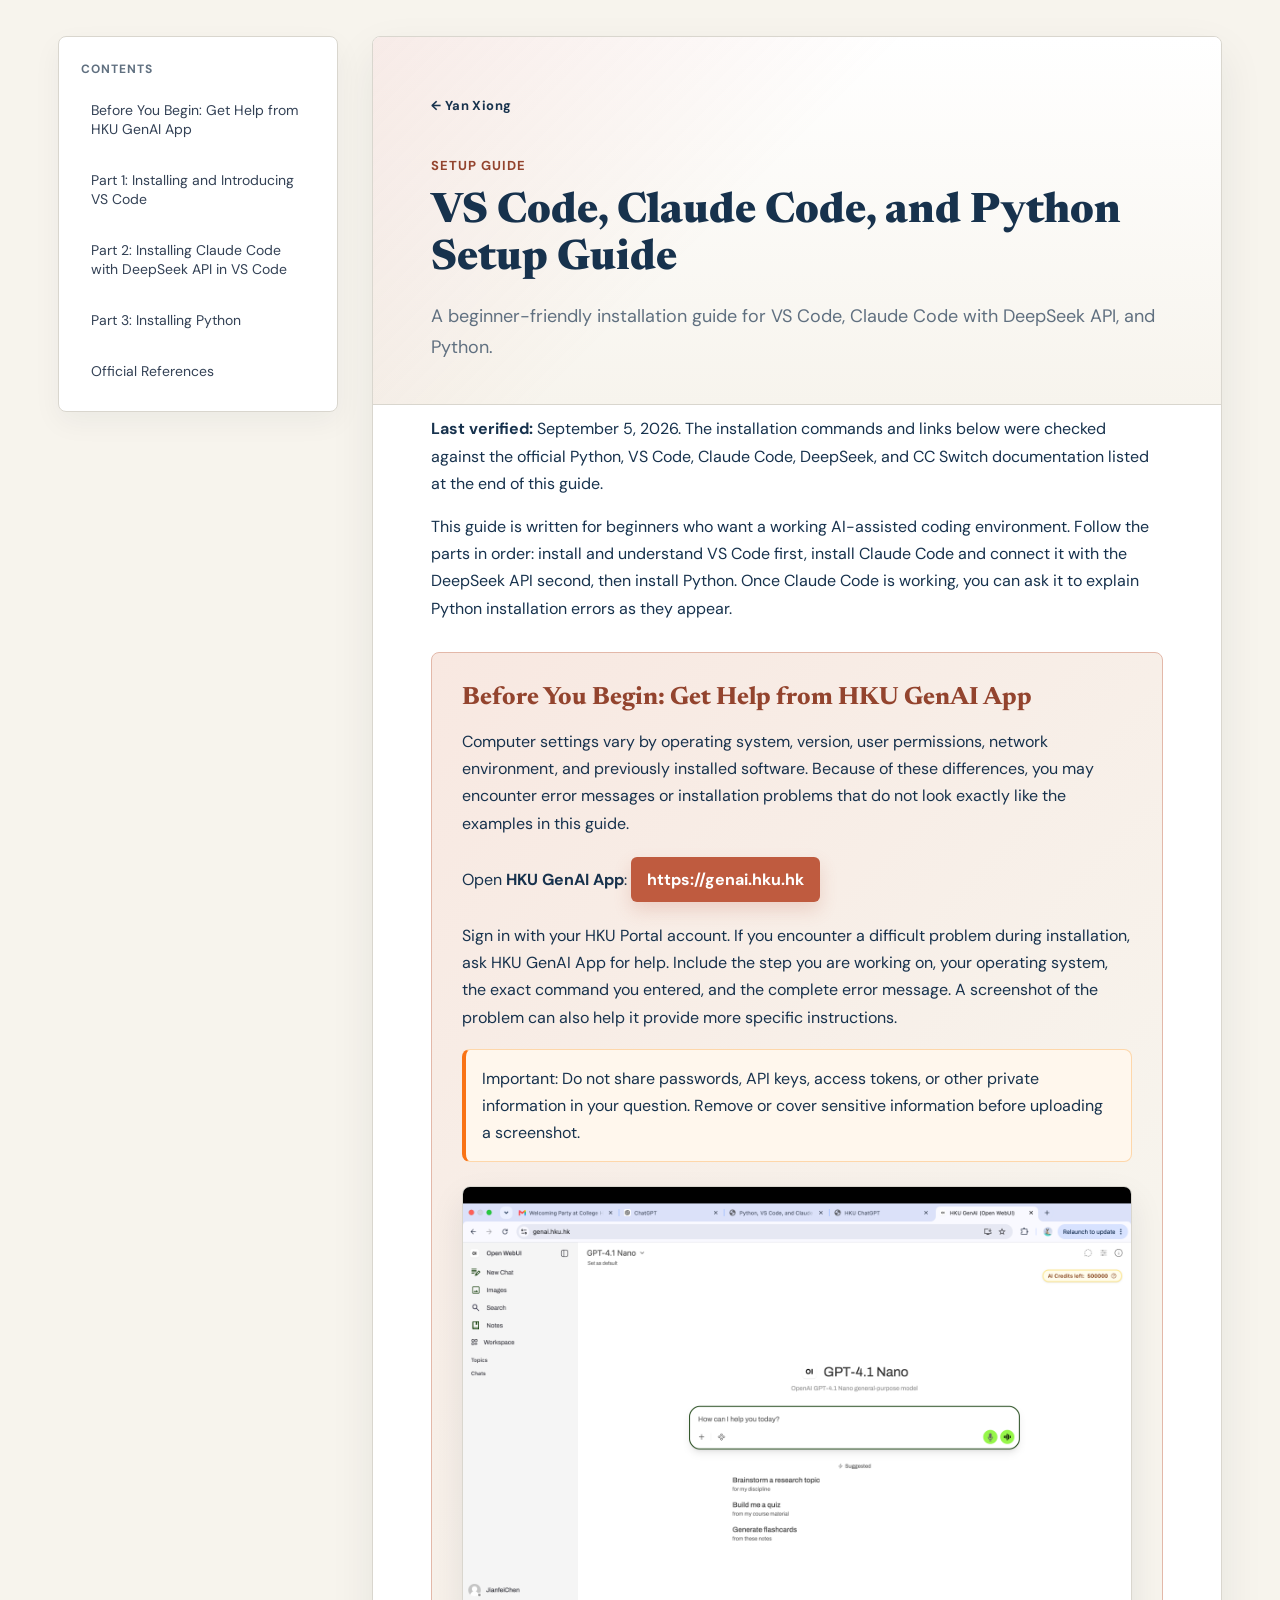
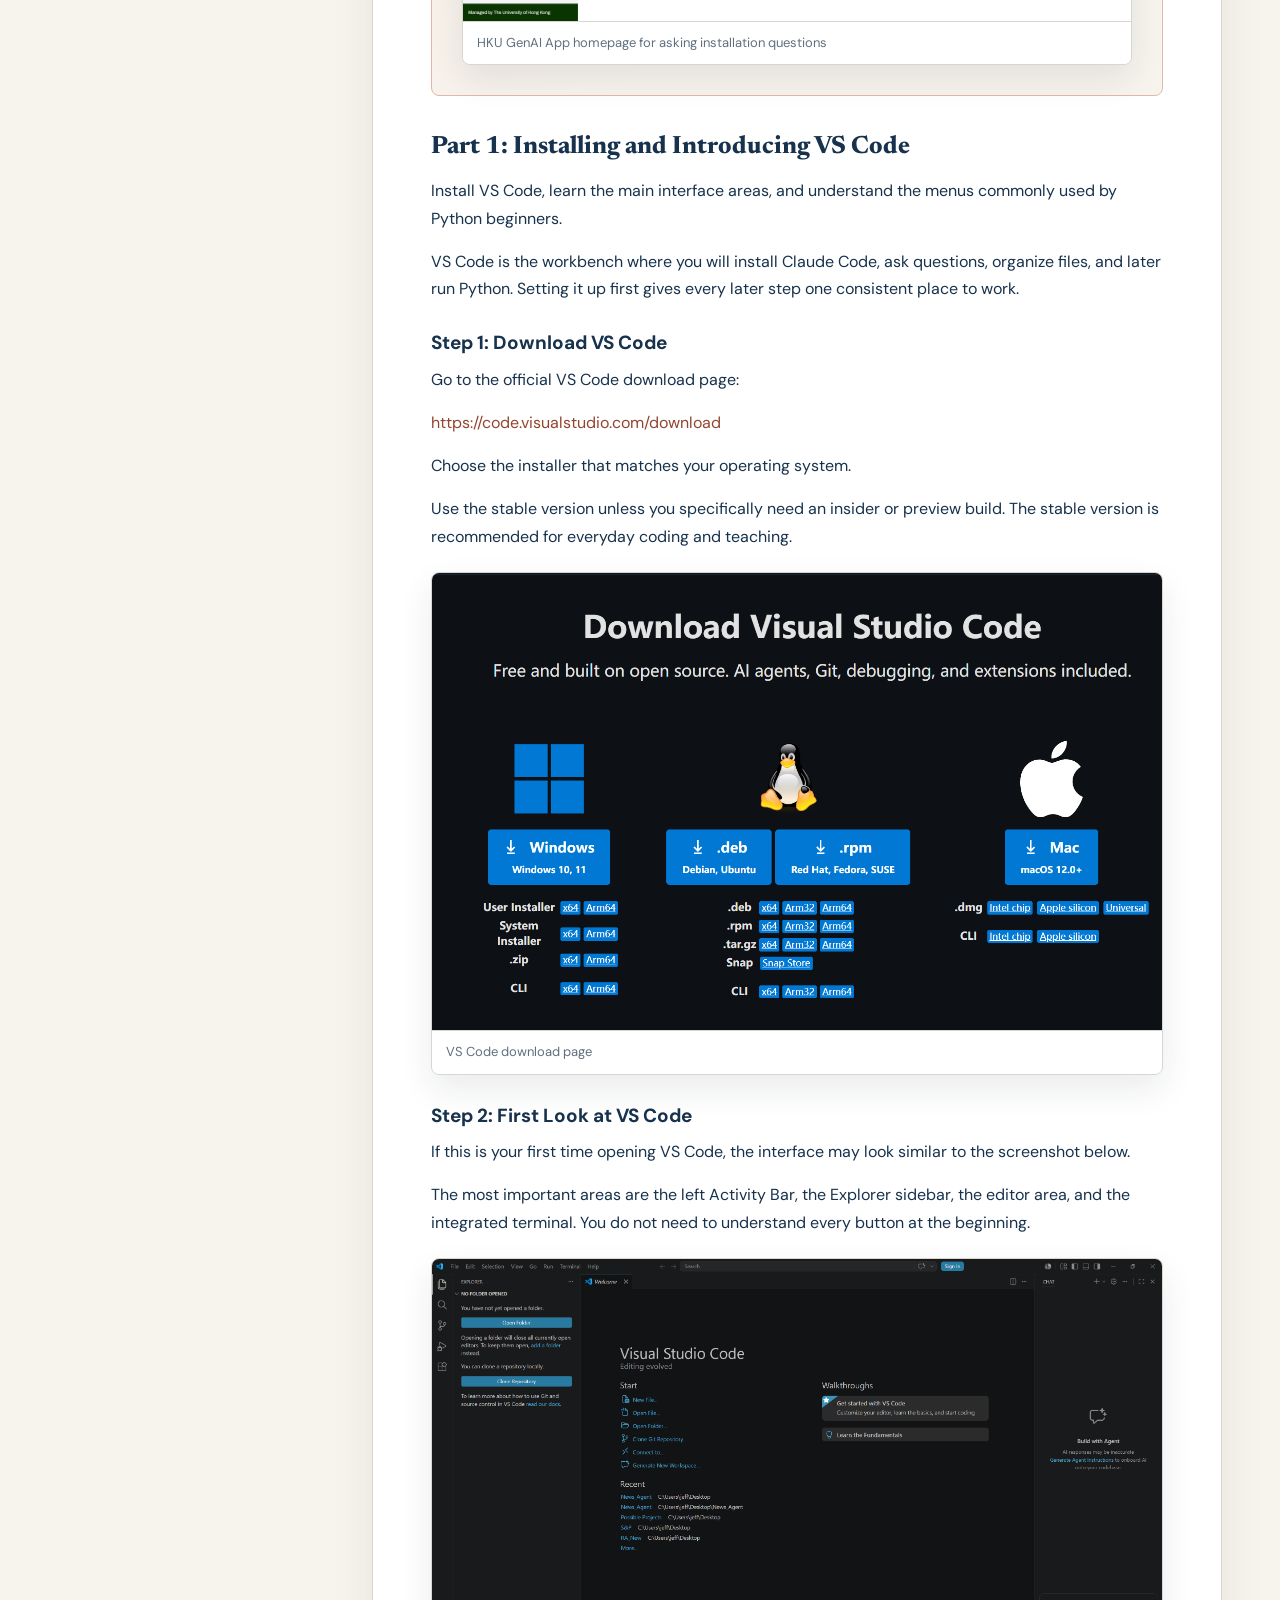
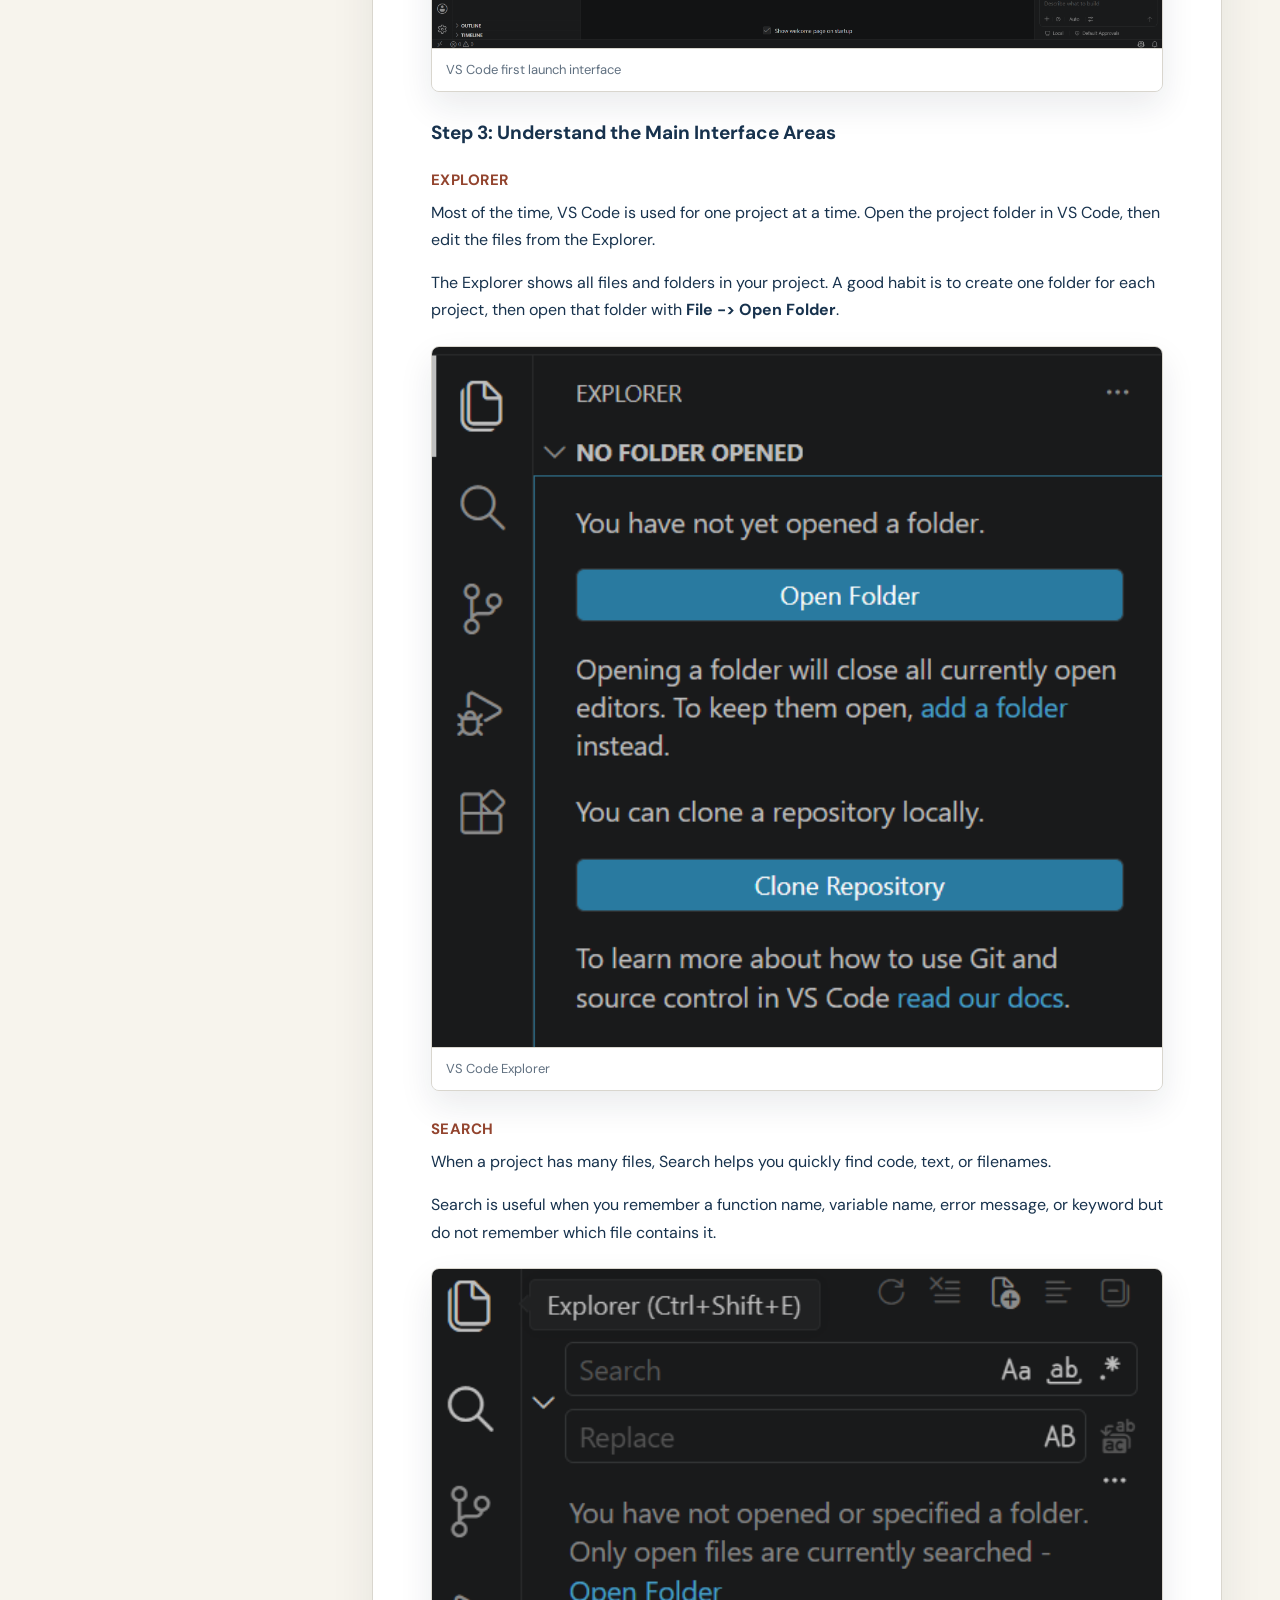
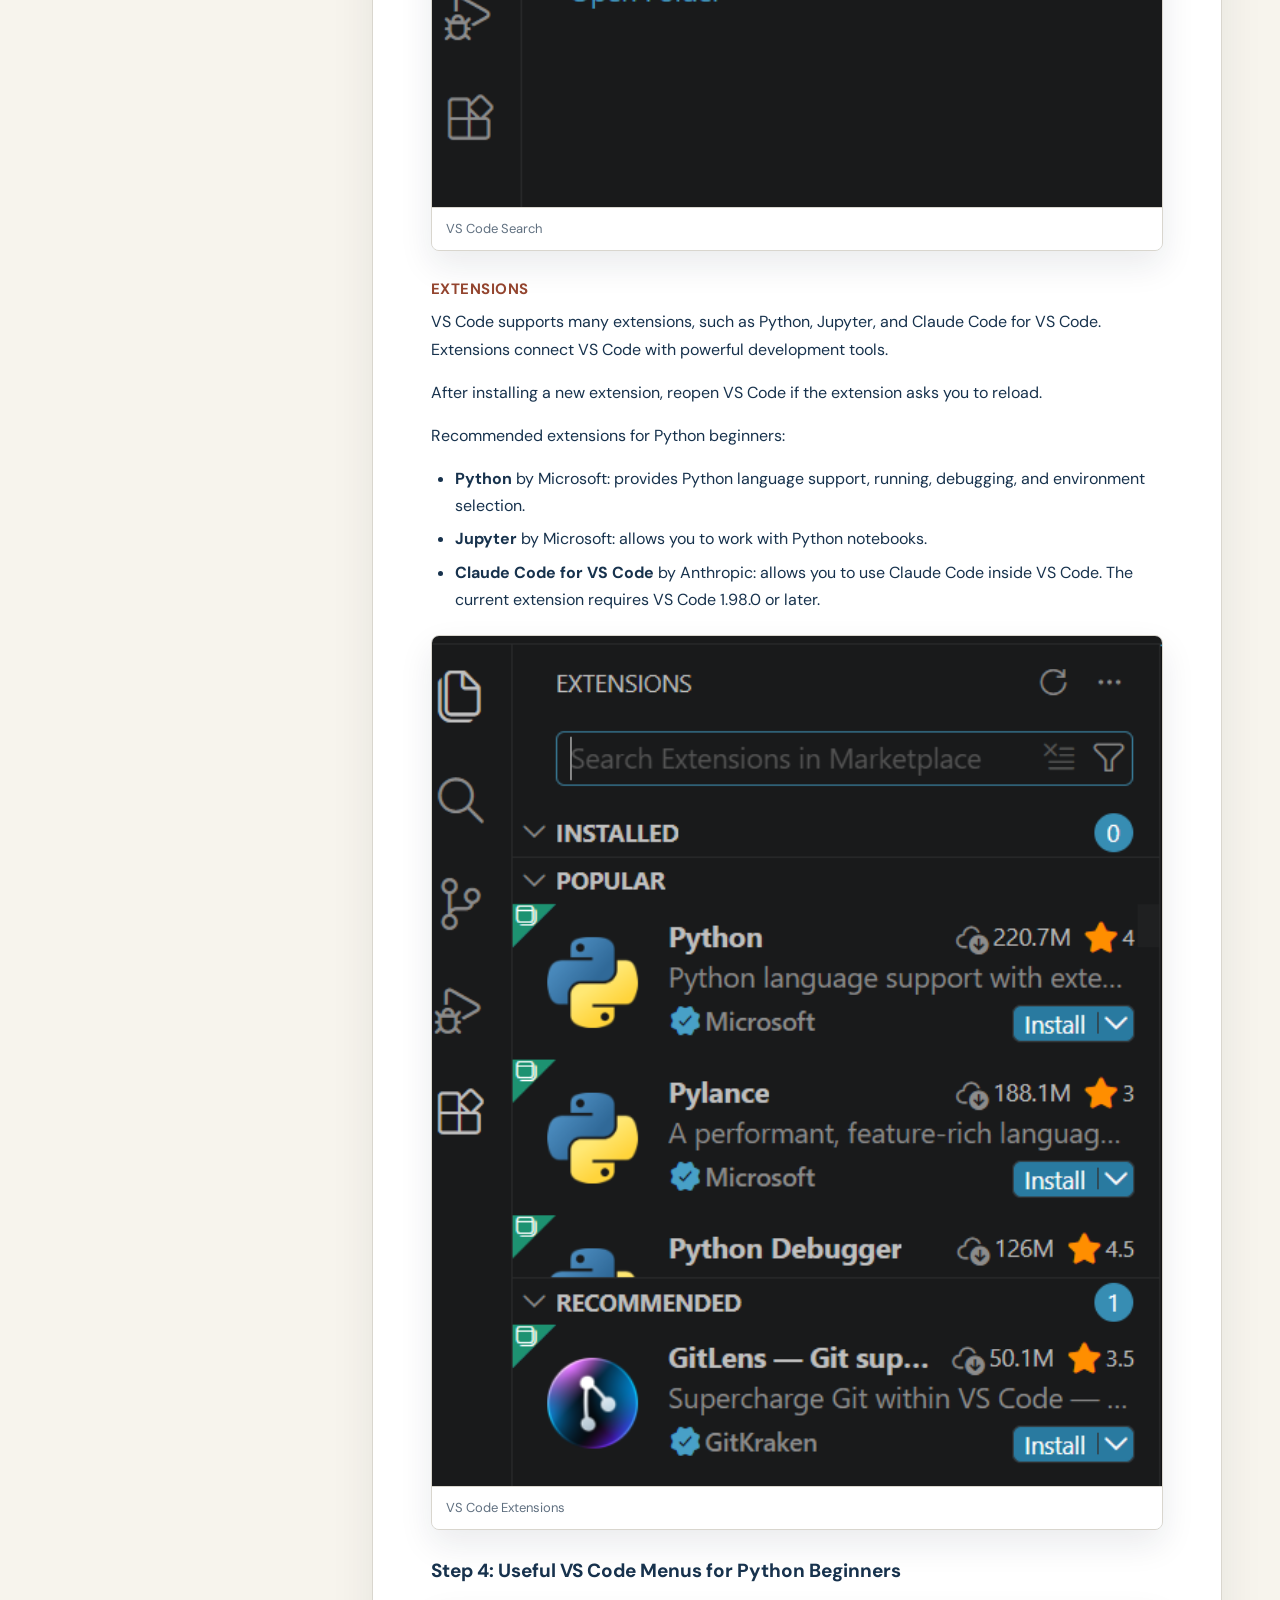
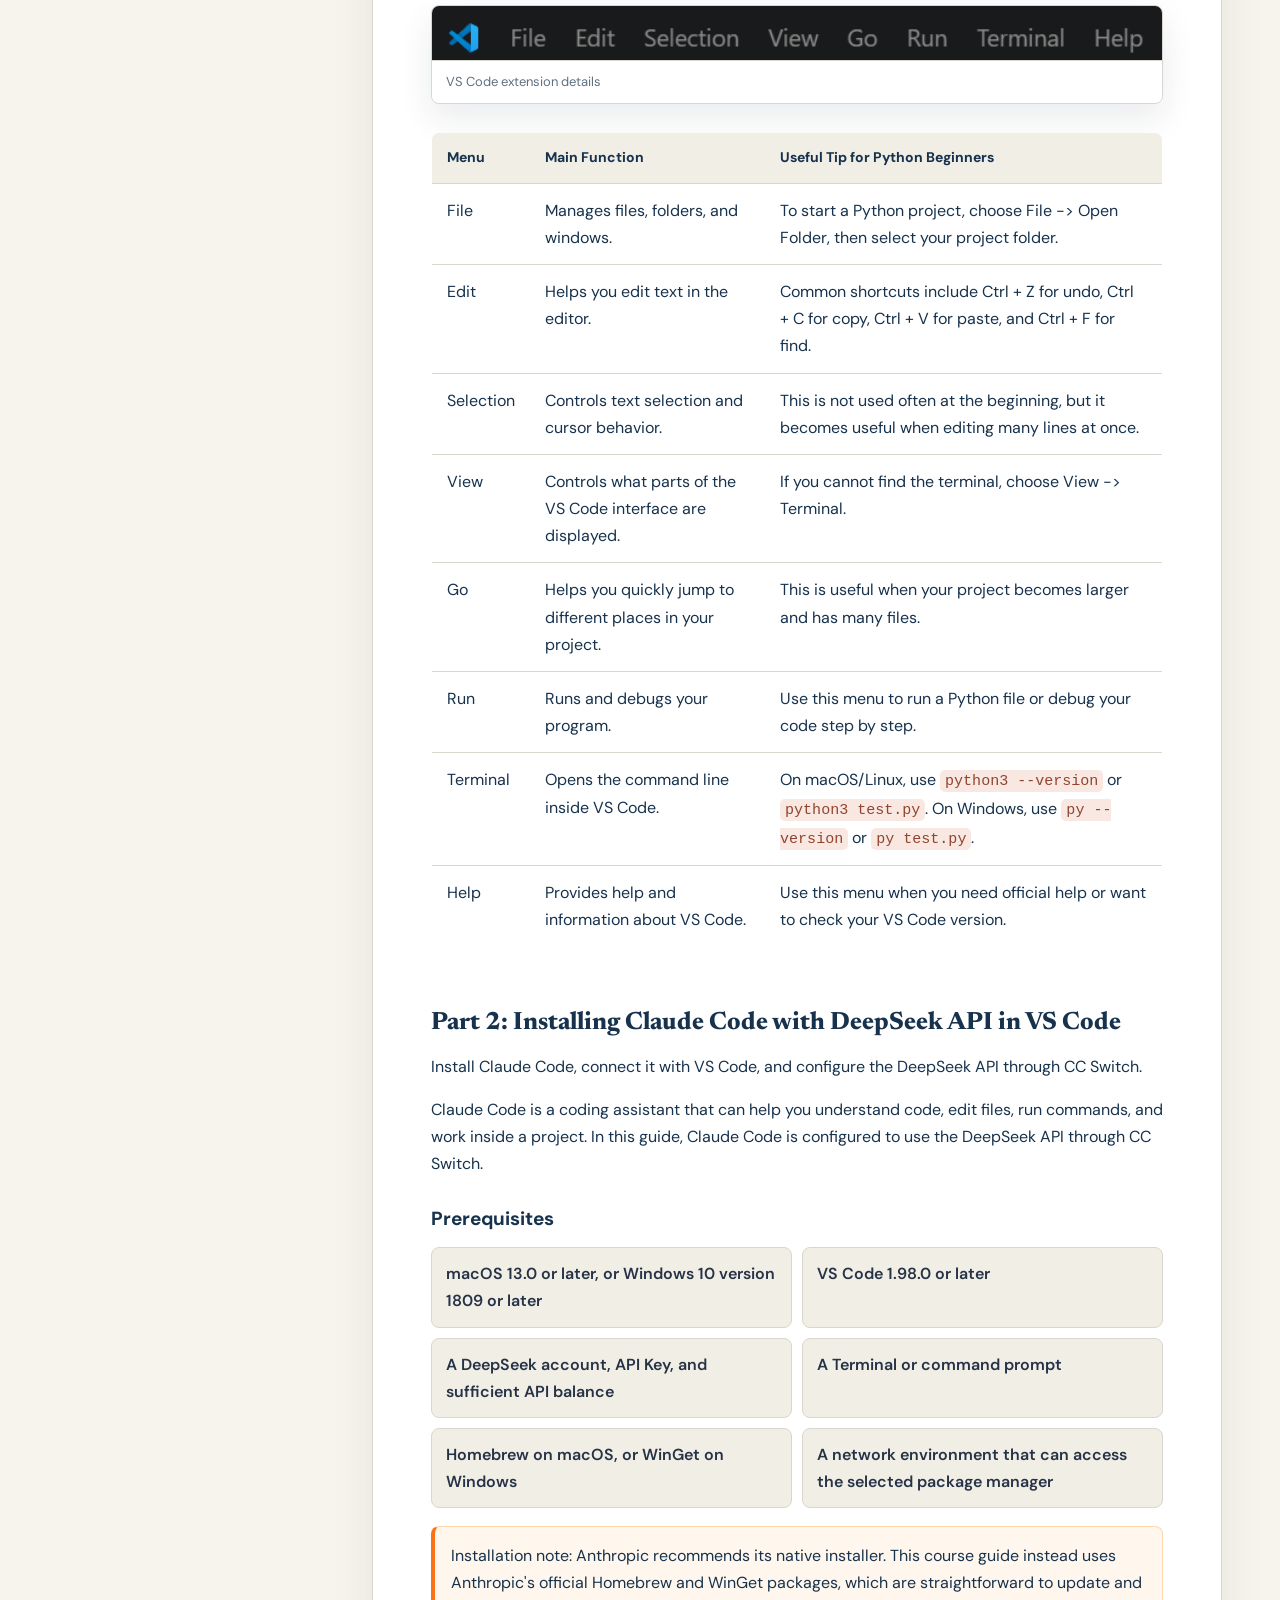
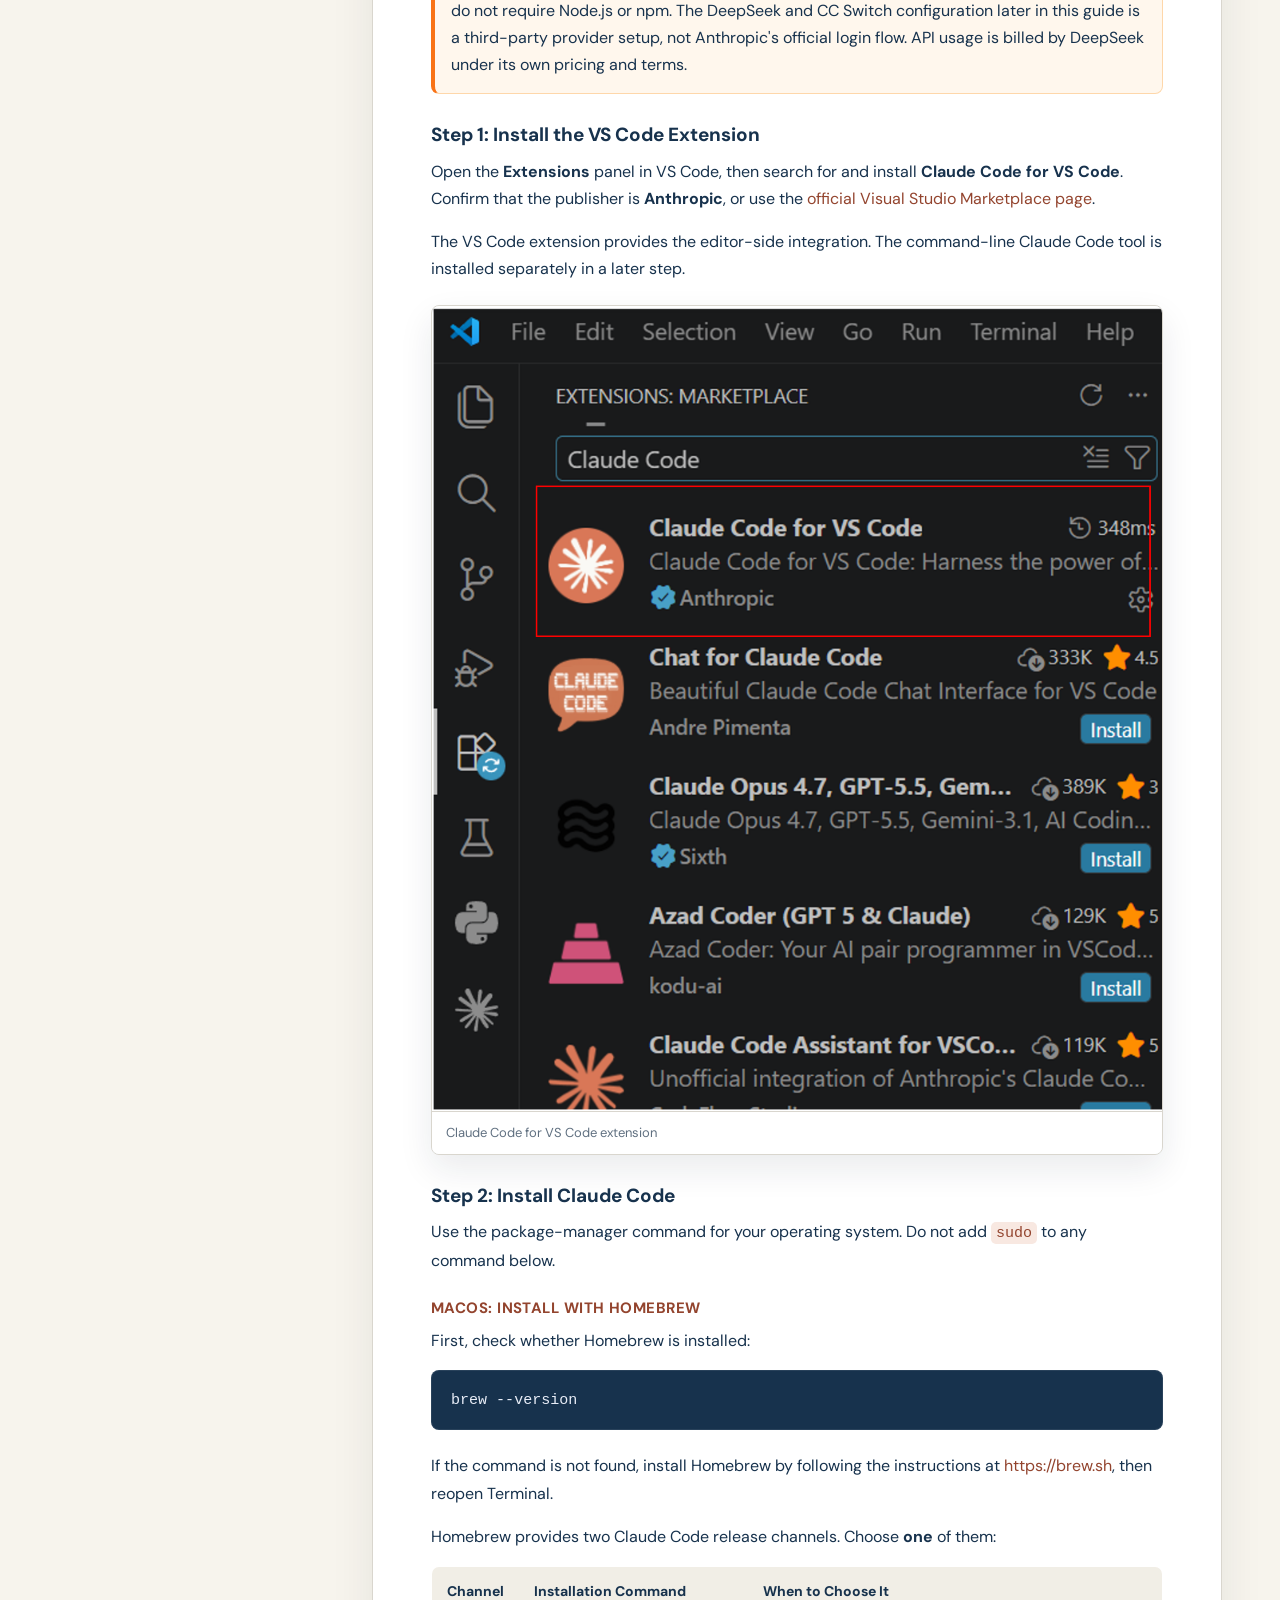
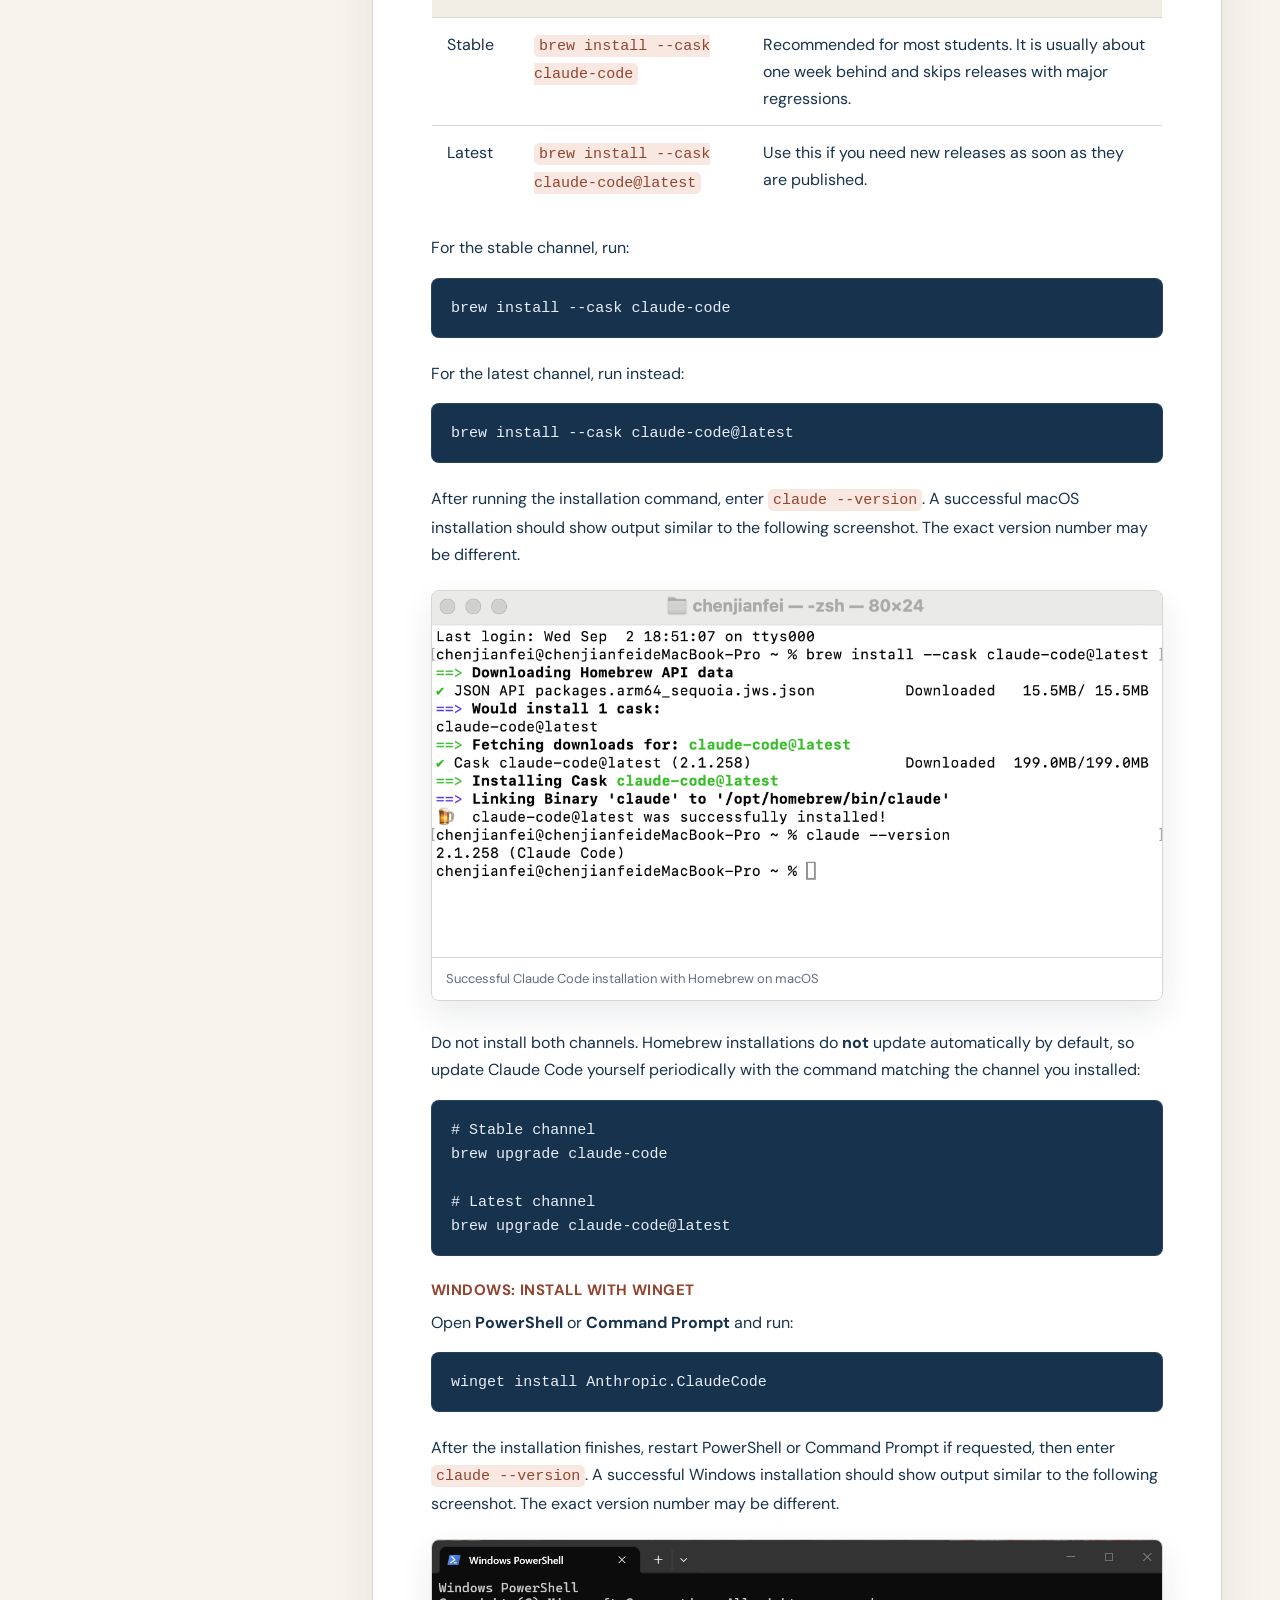
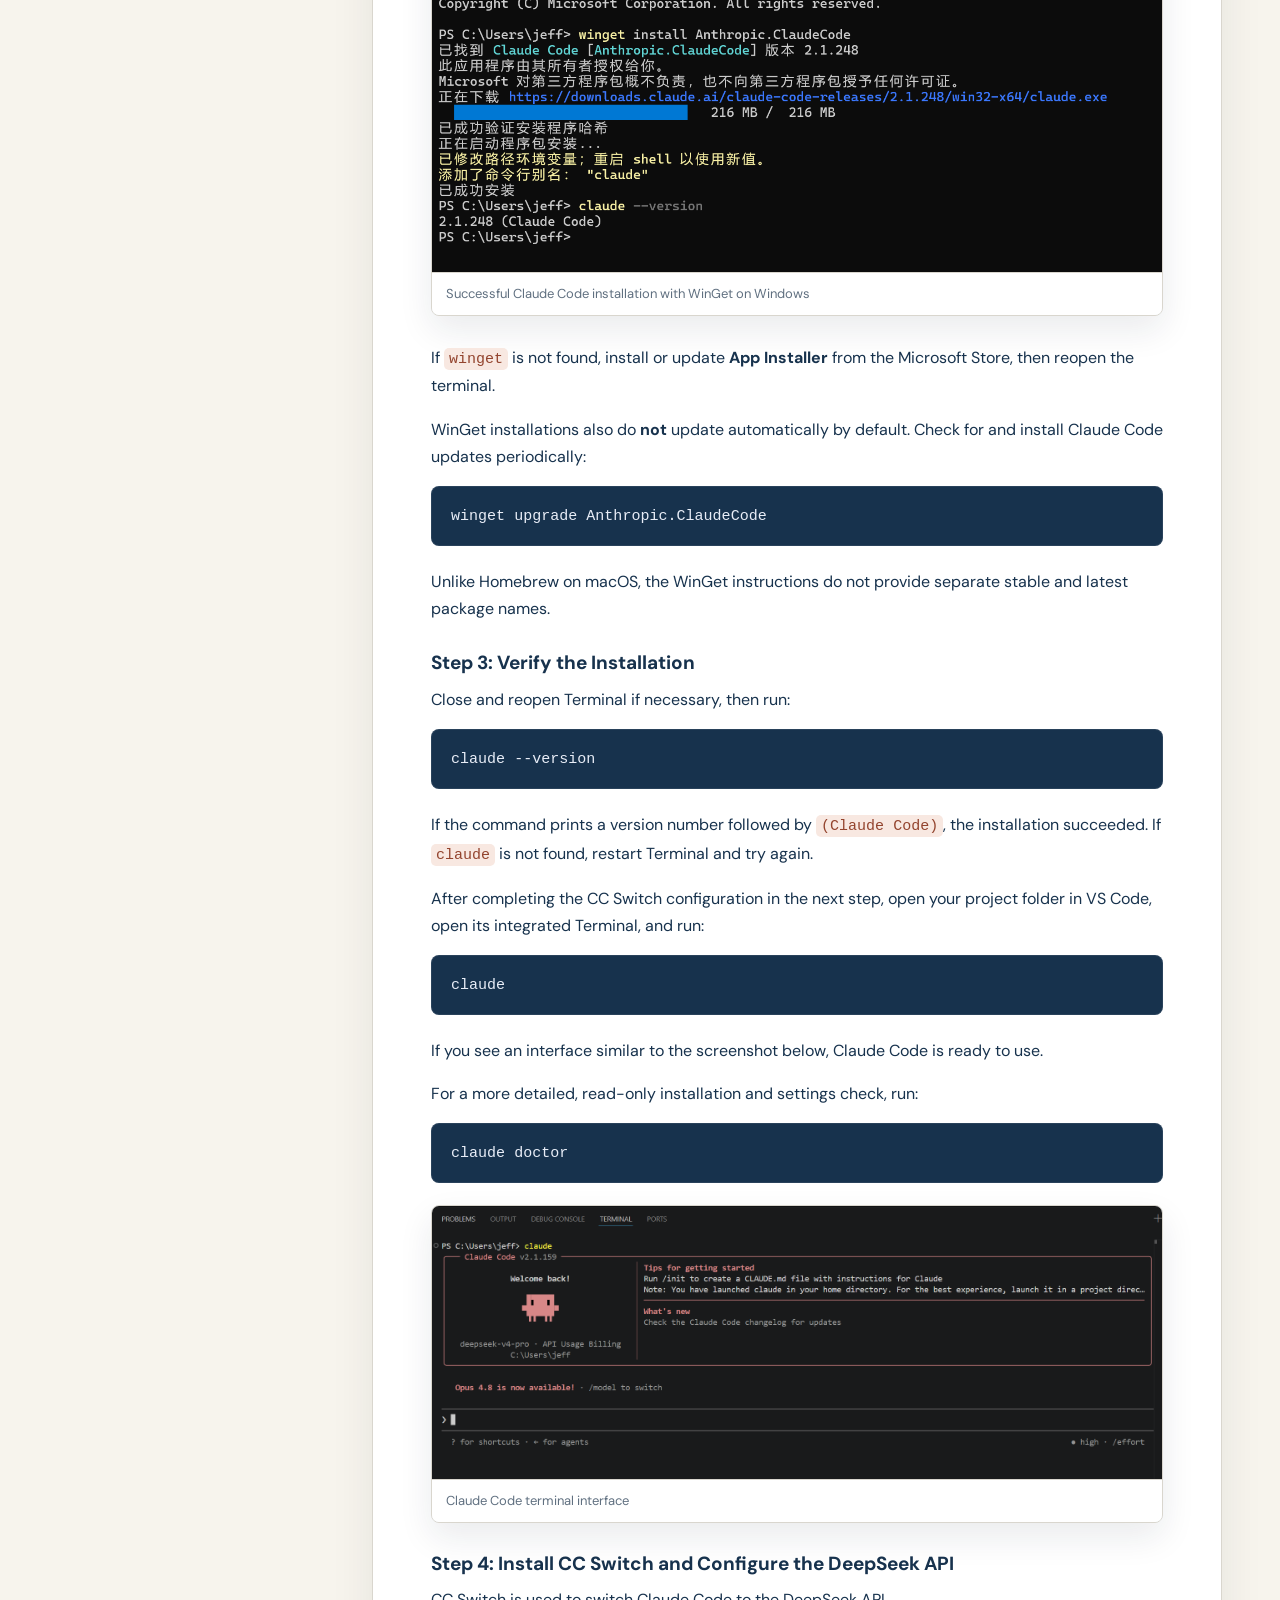
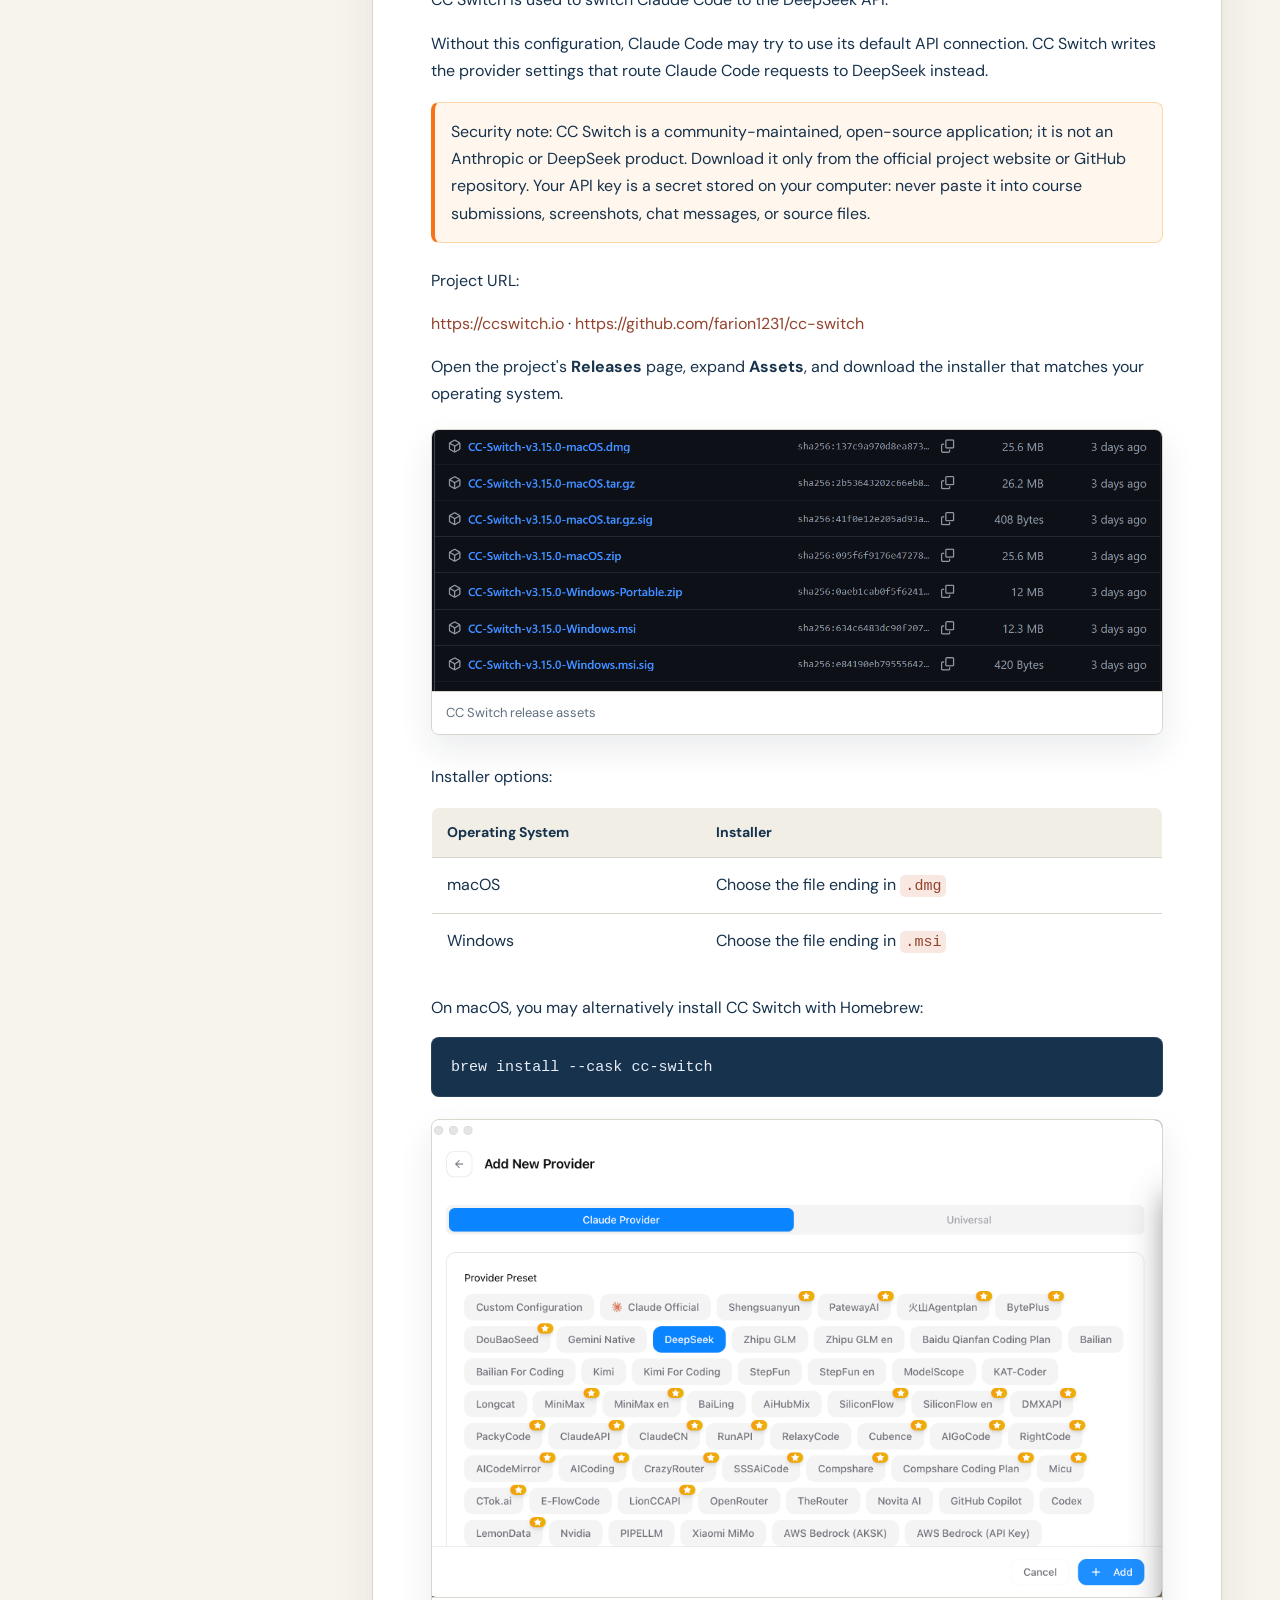
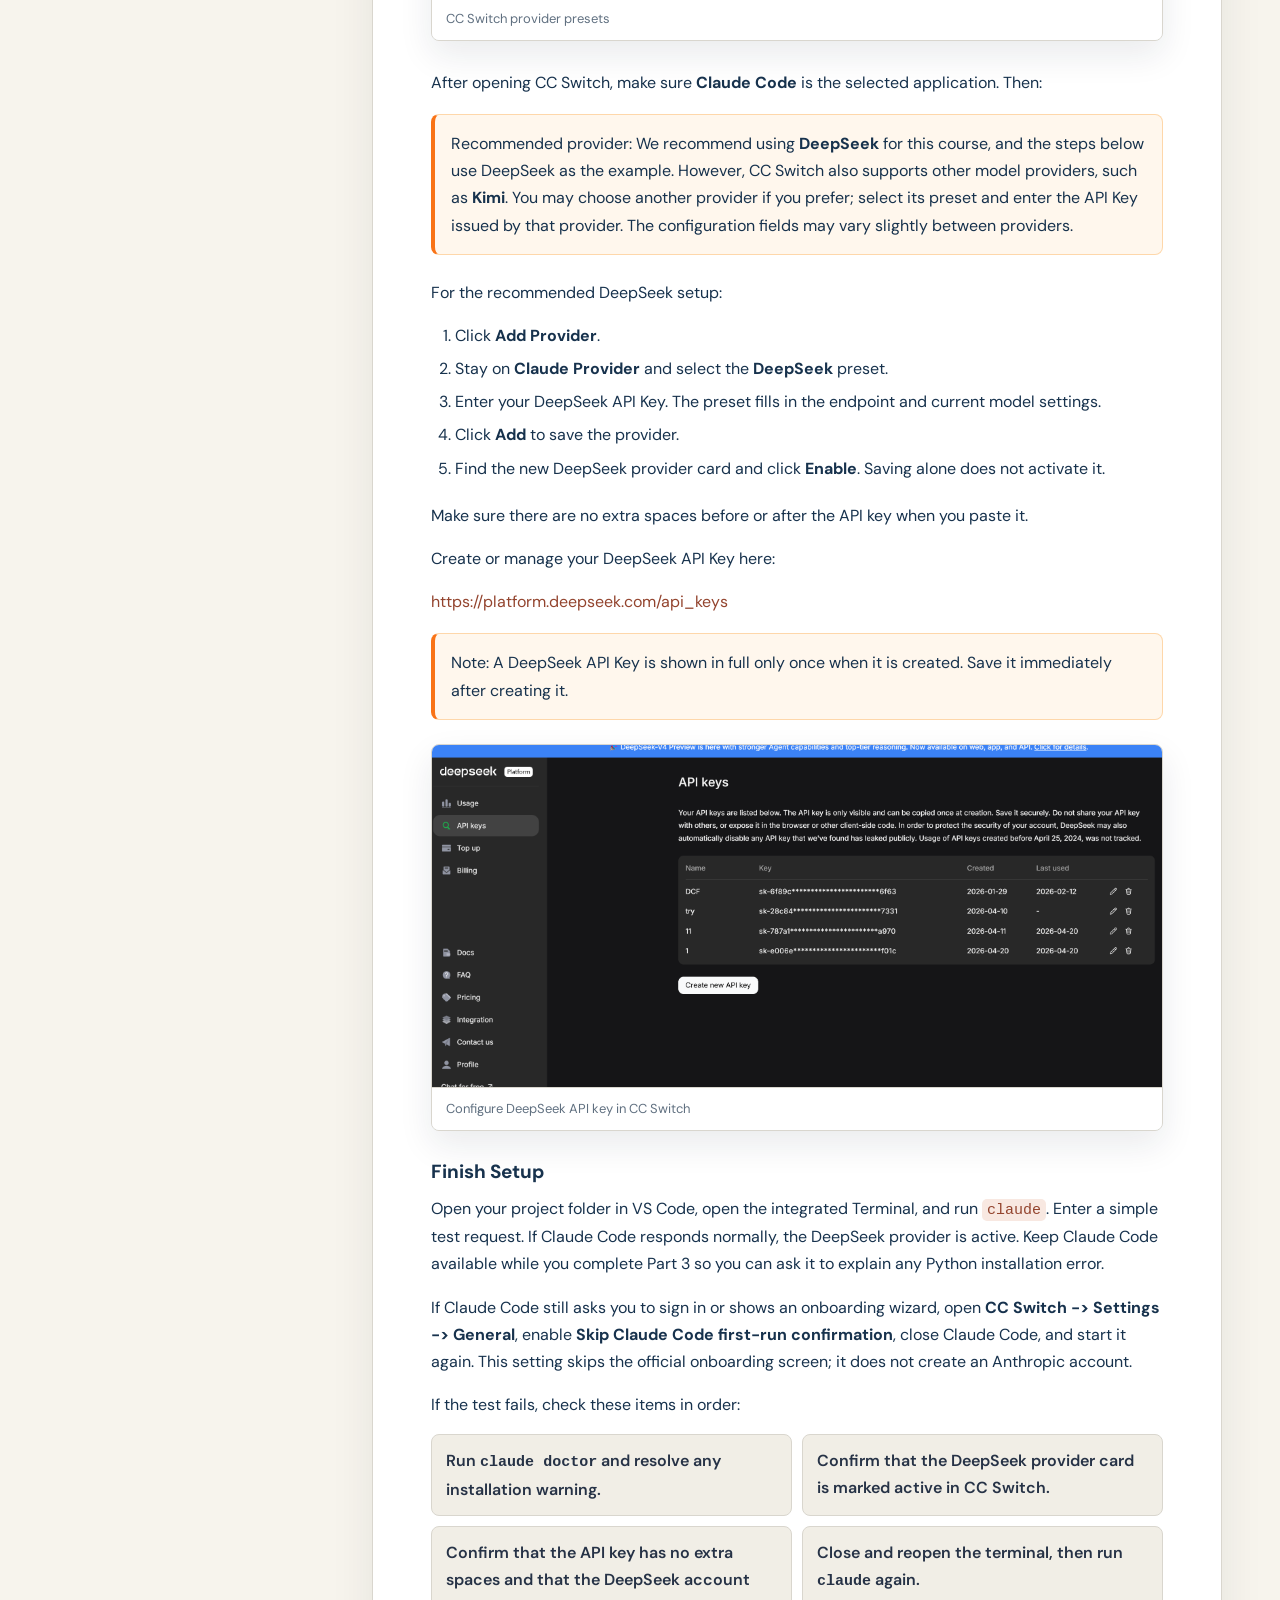
==== commit b925ad5d: "Reorder environment setup workflow" ====
--- a/resources/environment-setup/index.html
+++ b/resources/environment-setup/index.html
@@ -3,13 +3,13 @@
 <head>
   <meta charset="utf-8">
   <meta name="viewport" content="width=device-width, initial-scale=1">
-  <meta name="description" content="A verified, beginner-friendly guide to installing Python, VS Code, and Claude Code with the DeepSeek API.">
+  <meta name="description" content="A verified, beginner-friendly guide to installing VS Code, Claude Code with the DeepSeek API, and Python.">
   <meta name="theme-color" content="#17324d">
   <link rel="canonical" href="https://xiongyan2224.github.io/resources/environment-setup/">
   <link rel="preconnect" href="https://fonts.googleapis.com">
   <link rel="preconnect" href="https://fonts.gstatic.com" crossorigin>
   <link href="https://fonts.googleapis.com/css2?family=DM+Sans:wght@400;500;600;700&amp;family=Newsreader:opsz,wght@6..72,400;6..72,500&amp;display=swap" rel="stylesheet">
-  <title>Python, VS Code, and Claude Code Setup Guide</title>
+  <title>VS Code, Claude Code, and Python Setup Guide</title>
   <link rel="stylesheet" href="style.css">
 </head>
 <body>
@@ -18,9 +18,9 @@
       <p class="toc-title">Contents</p>
       <ul>
         <li><a href="#before-you-begin-get-help-from-hku-genai-app">Before You Begin: Get Help from HKU GenAI App</a></li>
-        <li><a href="#part-1-installing-python">Part 1: Installing Python</a></li>
-        <li><a href="#part-2-installing-and-introducing-vs-code">Part 2: Installing and Introducing VS Code</a></li>
-        <li><a href="#part-3-installing-claude-code-with-deepseek-api-in-vs-code">Part 3: Installing Claude Code with DeepSeek API in VS Code</a></li>
+        <li><a href="#part-1-installing-and-introducing-vs-code">Part 1: Installing and Introducing VS Code</a></li>
+        <li><a href="#part-2-installing-claude-code-with-deepseek-api-in-vs-code">Part 2: Installing Claude Code with DeepSeek API in VS Code</a></li>
+        <li><a href="#part-3-installing-python">Part 3: Installing Python</a></li>
         <li><a href="#official-references">Official References</a></li>
       </ul>
     </nav>
@@ -29,13 +29,13 @@
       <header class="hero">
         <a class="home-link" href="https://xiongyan2224.github.io/">← Yan Xiong</a>
         <p class="eyebrow">Setup Guide</p>
-        <h1>Python, VS Code, and Claude Code Setup Guide</h1>
-        <p class="lead">A beginner-friendly installation guide for Python, VS Code, and Claude Code with DeepSeek API.</p>
+        <h1>VS Code, Claude Code, and Python Setup Guide</h1>
+        <p class="lead">A beginner-friendly installation guide for VS Code, Claude Code with DeepSeek API, and Python.</p>
       </header>
 
       <div class="content">
 <p><strong>Last verified:</strong> September 5, 2026. The installation commands and links below were checked against the official Python, VS Code, Claude Code, DeepSeek, and CC Switch documentation listed at the end of this guide.</p>
-<p>This guide is written for beginners who want to set up a complete coding environment before using Claude Code. Follow the parts in order: install Python first, install and understand VS Code second, then install Claude Code and connect it with DeepSeek API.</p>
+<p>This guide is written for beginners who want a working AI-assisted coding environment. Follow the parts in order: install and understand VS Code first, install Claude Code and connect it with the DeepSeek API second, then install Python. Once Claude Code is working, you can ask it to explain Python installation errors as they appear.</p>
 <section id="before-you-begin-get-help-from-hku-genai-app" class="opening-section">
 <h2>Before You Begin: Get Help from HKU GenAI App</h2>
 <p>Computer settings vary by operating system, version, user permissions, network environment, and previously installed software. Because of these differences, you may encounter error messages or installation problems that do not look exactly like the examples in this guide.</p>
@@ -47,78 +47,10 @@
   <figcaption class="caption">HKU GenAI App homepage for asking installation questions</figcaption>
 </figure>
 </section>
-<section id="part-1-installing-python">
-<h2>Part 1: Installing Python</h2>
-<p>Install Python from the official website, choose the right version, and make sure Python can be used from VS Code or Terminal.</p>
-<p>Python is the programming language runtime. After installation, your computer will be able to run <code>.py</code> files and use Python package tools such as <code>pip</code>.</p>
-<h3>Step 1: Open the Python Download Page</h3>
-<p>Go to the official Python download page:</p>
-<p><a href="https://www.python.org/downloads/" target="_blank" rel="noopener noreferrer">https://www.python.org/downloads/</a></p>
-<p>The official website is the safest place to download Python. Avoid downloading Python installers from random third-party websites, because they may be outdated or modified.</p>
-<figure class="image-frame">
-  <img src="python-install-assets/image1.png" alt="Python official download page">
-  <figcaption class="caption">Python official download page</figcaption>
-</figure>
-<h3>Step 2: Choose a Python Version</h3>
-<p>In most cases, install the latest stable version of Python.</p>
-<p>Some projects may require a specific Python version. Different Python versions can exist on the same computer when needed.</p>
-<p>For beginners, the latest stable version is usually the best choice. If a project tells you to use a specific version, follow that project requirement instead.</p>
-<figure class="image-frame">
-  <img src="python-install-assets/image2.png" alt="Python version options">
-  <figcaption class="caption">Python version options</figcaption>
-</figure>
-<p>Choose the version you need and install the package that matches your operating system.</p>
-<p>For example, Windows users should download a Windows installer, macOS users should download a macOS installer, and Linux users normally install Python through their package manager.</p>
-<blockquote><p>Windows note: Current Python documentation recommends the <strong>Python Install Manager</strong>. If the main download gives you the Install Manager, install it, open a new terminal, and run <code>py install</code> to install the latest stable Python runtime. The traditional Windows installer shown in the screenshots below is also acceptable if it is offered on the download page.</p></blockquote>
-<figure class="image-frame">
-  <img src="python-install-assets/image3.png" alt="Python installer selection">
-  <figcaption class="caption">Python installer selection</figcaption>
-</figure>
-<h3>Step 3: Configure the Traditional Windows Installer, if Shown</h3>
-<p>If you are using the traditional Windows installer shown below, select <strong>Add python.exe to PATH</strong> so commands such as <code>python</code> can be used directly in VS Code or Terminal. If you installed with the Python Install Manager or you are using macOS or Linux, skip this step.</p>
-<p>PATH is a system setting that tells your computer where to find command-line tools. If Python is added to PATH, you can type commands like <code>python</code>, <code>py</code>, or <code>pip</code> without manually opening the Python installation folder.</p>
-<figure class="image-frame">
-  <img src="python-install-assets/image4.png" alt="Add python.exe to PATH">
-  <figcaption class="caption">Add python.exe to PATH</figcaption>
-</figure>
-<figure class="image-frame">
-  <img src="python-install-assets/image5.png" alt="Python installer options">
-  <figcaption class="caption">Python installer options</figcaption>
-</figure>
-<p><strong>Install for all users</strong> makes Python available to other accounts on the same computer.</p>
-<p>This option is useful if several users share the same computer. If you are the only user, either option usually works, but installing for all users may require administrator permission.</p>
-<blockquote><p>Note: Use an English-only installation path when possible. Non-English characters in the path may cause problems in some tools.</p></blockquote>
-<h3>Step 4: Fix PATH on Windows if Needed</h3>
-<p>If you used the traditional Windows installer and forgot to add Python to PATH, you can add it manually.</p>
-<p>You only need this step if commands such as <code>python --version</code>, <code>py --version</code>, or <code>pip --version</code> cannot be found after installation.</p>
-<ol><li>Open <strong>Advanced System Settings</strong> on your computer.</li><li>Find <strong>Path</strong> and open it.</li><li>Add the Python installation location.</li></ol>
-<p>If you used the Python Install Manager, first open <strong>Manage app execution aliases</strong> in Windows Settings and confirm that the Python aliases are enabled. The official Windows troubleshooting page linked at the end of this guide has additional checks.</p>
-<figure class="image-frame">
-  <img src="python-install-assets/image6.png" alt="Open Advanced System Settings">
-  <figcaption class="caption">Open Advanced System Settings</figcaption>
-</figure>
-<figure class="image-frame">
-  <img src="python-install-assets/image7.png" alt="Edit the Path variable">
-  <figcaption class="caption">Edit the Path variable</figcaption>
-</figure>
-<figure class="image-frame">
-  <img src="python-install-assets/image8.png" alt="Add the Python installation path">
-  <figcaption class="caption">Add the Python installation path</figcaption>
-</figure>
-<h3>Step 5: Check the Python Installation</h3>
-<p>Use the commands for your operating system. On macOS or Linux, open Terminal or the VS Code terminal and run:</p>
-<pre><code>python3 --version
-python3 -m pip --version</code></pre>
-<p>On Windows, open PowerShell, Command Prompt, or the VS Code terminal and run:</p>
-<pre><code>py --version
-py -m pip --version</code></pre>
-<p>Using <code>python3 -m pip</code> or <code>py -m pip</code> makes sure that <code>pip</code> belongs to the same Python installation you just checked. This is more reliable than running <code>pip</code> by itself when several Python versions are installed.</p>
-<p>If both commands show version numbers, Python and pip are installed correctly. If a command is not found, check whether Python was installed correctly and added to PATH.</p>
-</section>
-<section id="part-2-installing-and-introducing-vs-code">
-<h2>Part 2: Installing and Introducing VS Code</h2>
+<section id="part-1-installing-and-introducing-vs-code">
+<h2>Part 1: Installing and Introducing VS Code</h2>
 <p>Install VS Code, learn the main interface areas, and understand the menus commonly used by Python beginners.</p>
-<p>VS Code is the editor where you write, organize, run, and debug code. It becomes especially useful after installing extensions such as Python and Jupyter.</p>
+<p>VS Code is the workbench where you will install Claude Code, ask questions, organize files, and later run Python. Setting it up first gives every later step one consistent place to work.</p>
 <h3>Step 1: Download VS Code</h3>
 <p>Go to the official VS Code download page:</p>
 <p><a href="https://code.visualstudio.com/download" target="_blank" rel="noopener noreferrer">https://code.visualstudio.com/download</a></p>
@@ -169,8 +101,8 @@
 <tbody><tr><td>File</td><td>Manages files, folders, and windows.</td><td>To start a Python project, choose File -&gt; Open Folder, then select your project folder.</td></tr><tr><td>Edit</td><td>Helps you edit text in the editor.</td><td>Common shortcuts include Ctrl + Z for undo, Ctrl + C for copy, Ctrl + V for paste, and Ctrl + F for find.</td></tr><tr><td>Selection</td><td>Controls text selection and cursor behavior.</td><td>This is not used often at the beginning, but it becomes useful when editing many lines at once.</td></tr><tr><td>View</td><td>Controls what parts of the VS Code interface are displayed.</td><td>If you cannot find the terminal, choose View -&gt; Terminal.</td></tr><tr><td>Go</td><td>Helps you quickly jump to different places in your project.</td><td>This is useful when your project becomes larger and has many files.</td></tr><tr><td>Run</td><td>Runs and debugs your program.</td><td>Use this menu to run a Python file or debug your code step by step.</td></tr><tr><td>Terminal</td><td>Opens the command line inside VS Code.</td><td>On macOS/Linux, use <code>python3 --version</code> or <code>python3 test.py</code>. On Windows, use <code>py --version</code> or <code>py test.py</code>.</td></tr><tr><td>Help</td><td>Provides help and information about VS Code.</td><td>Use this menu when you need official help or want to check your VS Code version.</td></tr></tbody>
 </table>
 </section>
-<section id="part-3-installing-claude-code-with-deepseek-api-in-vs-code">
-<h2>Part 3: Installing Claude Code with DeepSeek API in VS Code</h2>
+<section id="part-2-installing-claude-code-with-deepseek-api-in-vs-code">
+<h2>Part 2: Installing Claude Code with DeepSeek API in VS Code</h2>
 <p>Install Claude Code, connect it with VS Code, and configure the DeepSeek API through CC Switch.</p>
 <p>Claude Code is a coding assistant that can help you understand code, edit files, run commands, and work inside a project. In this guide, Claude Code is configured to use the DeepSeek API through CC Switch.</p>
 <h3>Prerequisites</h3>
@@ -269,7 +201,7 @@
   <figcaption class="caption">Configure DeepSeek API key in CC Switch</figcaption>
 </figure>
 <h3>Finish Setup</h3>
-<p>Open your project folder in VS Code, open the integrated Terminal, and run <code>claude</code>. Enter a simple test request. If Claude Code responds normally, the DeepSeek provider is active.</p>
+<p>Open your project folder in VS Code, open the integrated Terminal, and run <code>claude</code>. Enter a simple test request. If Claude Code responds normally, the DeepSeek provider is active. Keep Claude Code available while you complete Part 3 so you can ask it to explain any Python installation error.</p>
 <p>If Claude Code still asks you to sign in or shows an onboarding wizard, open <strong>CC Switch -&gt; Settings -&gt; General</strong>, enable <strong>Skip Claude Code first-run confirmation</strong>, close Claude Code, and start it again. This setting skips the official onboarding screen; it does not create an Anthropic account.</p>
 <p>If the test fails, check these items in order:</p>
 <ul class="checklist"><li>Run <code>claude doctor</code> and resolve any installation warning.</li><li>Confirm that the DeepSeek provider card is marked active in CC Switch.</li><li>Confirm that the API key has no extra spaces and that the DeepSeek account has API balance.</li><li>Close and reopen the terminal, then run <code>claude</code> again.</li></ul>
@@ -277,6 +209,74 @@
   <img src="install-cc-in-vscode-assets/image9.png" alt="Claude Code ready to use">
   <figcaption class="caption">Claude Code ready to use</figcaption>
 </figure>
+</section>
+<section id="part-3-installing-python">
+<h2>Part 3: Installing Python</h2>
+<p>Now that VS Code and Claude Code are ready, install Python from the official website, choose the right version, and make sure Python can be used from the VS Code terminal.</p>
+<p>Python is the programming language runtime. After installation, your computer will be able to run <code>.py</code> files and use Python package tools such as <code>pip</code>. If a command fails, remove any passwords or API keys from the error message, then ask Claude Code in VS Code to explain the error and suggest the next check.</p>
+<h3>Step 1: Open the Python Download Page</h3>
+<p>Go to the official Python download page:</p>
+<p><a href="https://www.python.org/downloads/" target="_blank" rel="noopener noreferrer">https://www.python.org/downloads/</a></p>
+<p>The official website is the safest place to download Python. Avoid downloading Python installers from random third-party websites, because they may be outdated or modified.</p>
+<figure class="image-frame">
+  <img src="python-install-assets/image1.png" alt="Python official download page">
+  <figcaption class="caption">Python official download page</figcaption>
+</figure>
+<h3>Step 2: Choose a Python Version</h3>
+<p>In most cases, install the latest stable version of Python.</p>
+<p>Some projects may require a specific Python version. Different Python versions can exist on the same computer when needed.</p>
+<p>For beginners, the latest stable version is usually the best choice. If a project tells you to use a specific version, follow that project requirement instead.</p>
+<figure class="image-frame">
+  <img src="python-install-assets/image2.png" alt="Python version options">
+  <figcaption class="caption">Python version options</figcaption>
+</figure>
+<p>Choose the version you need and install the package that matches your operating system.</p>
+<p>For example, Windows users should download a Windows installer, macOS users should download a macOS installer, and Linux users normally install Python through their package manager.</p>
+<blockquote><p>Windows note: Current Python documentation recommends the <strong>Python Install Manager</strong>. If the main download gives you the Install Manager, install it, open a new terminal, and run <code>py install</code> to install the latest stable Python runtime. The traditional Windows installer shown in the screenshots below is also acceptable if it is offered on the download page.</p></blockquote>
+<figure class="image-frame">
+  <img src="python-install-assets/image3.png" alt="Python installer selection">
+  <figcaption class="caption">Python installer selection</figcaption>
+</figure>
+<h3>Step 3: Configure the Traditional Windows Installer, if Shown</h3>
+<p>If you are using the traditional Windows installer shown below, select <strong>Add python.exe to PATH</strong> so commands such as <code>python</code> can be used directly in VS Code or Terminal. If you installed with the Python Install Manager or you are using macOS or Linux, skip this step.</p>
+<p>PATH is a system setting that tells your computer where to find command-line tools. If Python is added to PATH, you can type commands like <code>python</code>, <code>py</code>, or <code>pip</code> without manually opening the Python installation folder.</p>
+<figure class="image-frame">
+  <img src="python-install-assets/image4.png" alt="Add python.exe to PATH">
+  <figcaption class="caption">Add python.exe to PATH</figcaption>
+</figure>
+<figure class="image-frame">
+  <img src="python-install-assets/image5.png" alt="Python installer options">
+  <figcaption class="caption">Python installer options</figcaption>
+</figure>
+<p><strong>Install for all users</strong> makes Python available to other accounts on the same computer.</p>
+<p>This option is useful if several users share the same computer. If you are the only user, either option usually works, but installing for all users may require administrator permission.</p>
+<blockquote><p>Note: Use an English-only installation path when possible. Non-English characters in the path may cause problems in some tools.</p></blockquote>
+<h3>Step 4: Fix PATH on Windows if Needed</h3>
+<p>If you used the traditional Windows installer and forgot to add Python to PATH, you can add it manually.</p>
+<p>You only need this step if commands such as <code>python --version</code>, <code>py --version</code>, or <code>pip --version</code> cannot be found after installation.</p>
+<ol><li>Open <strong>Advanced System Settings</strong> on your computer.</li><li>Find <strong>Path</strong> and open it.</li><li>Add the Python installation location.</li></ol>
+<p>If you used the Python Install Manager, first open <strong>Manage app execution aliases</strong> in Windows Settings and confirm that the Python aliases are enabled. The official Windows troubleshooting page linked at the end of this guide has additional checks.</p>
+<figure class="image-frame">
+  <img src="python-install-assets/image6.png" alt="Open Advanced System Settings">
+  <figcaption class="caption">Open Advanced System Settings</figcaption>
+</figure>
+<figure class="image-frame">
+  <img src="python-install-assets/image7.png" alt="Edit the Path variable">
+  <figcaption class="caption">Edit the Path variable</figcaption>
+</figure>
+<figure class="image-frame">
+  <img src="python-install-assets/image8.png" alt="Add the Python installation path">
+  <figcaption class="caption">Add the Python installation path</figcaption>
+</figure>
+<h3>Step 5: Check the Python Installation</h3>
+<p>Use the commands for your operating system. On macOS or Linux, open Terminal or the VS Code terminal and run:</p>
+<pre><code>python3 --version
+python3 -m pip --version</code></pre>
+<p>On Windows, open PowerShell, Command Prompt, or the VS Code terminal and run:</p>
+<pre><code>py --version
+py -m pip --version</code></pre>
+<p>Using <code>python3 -m pip</code> or <code>py -m pip</code> makes sure that <code>pip</code> belongs to the same Python installation you just checked. This is more reliable than running <code>pip</code> by itself when several Python versions are installed.</p>
+<p>If both commands show version numbers, Python and pip are installed correctly. If a command is not found, check whether Python was installed correctly and added to PATH.</p>
 </section>
 <section id="official-references">
 <h2>Official References</h2>
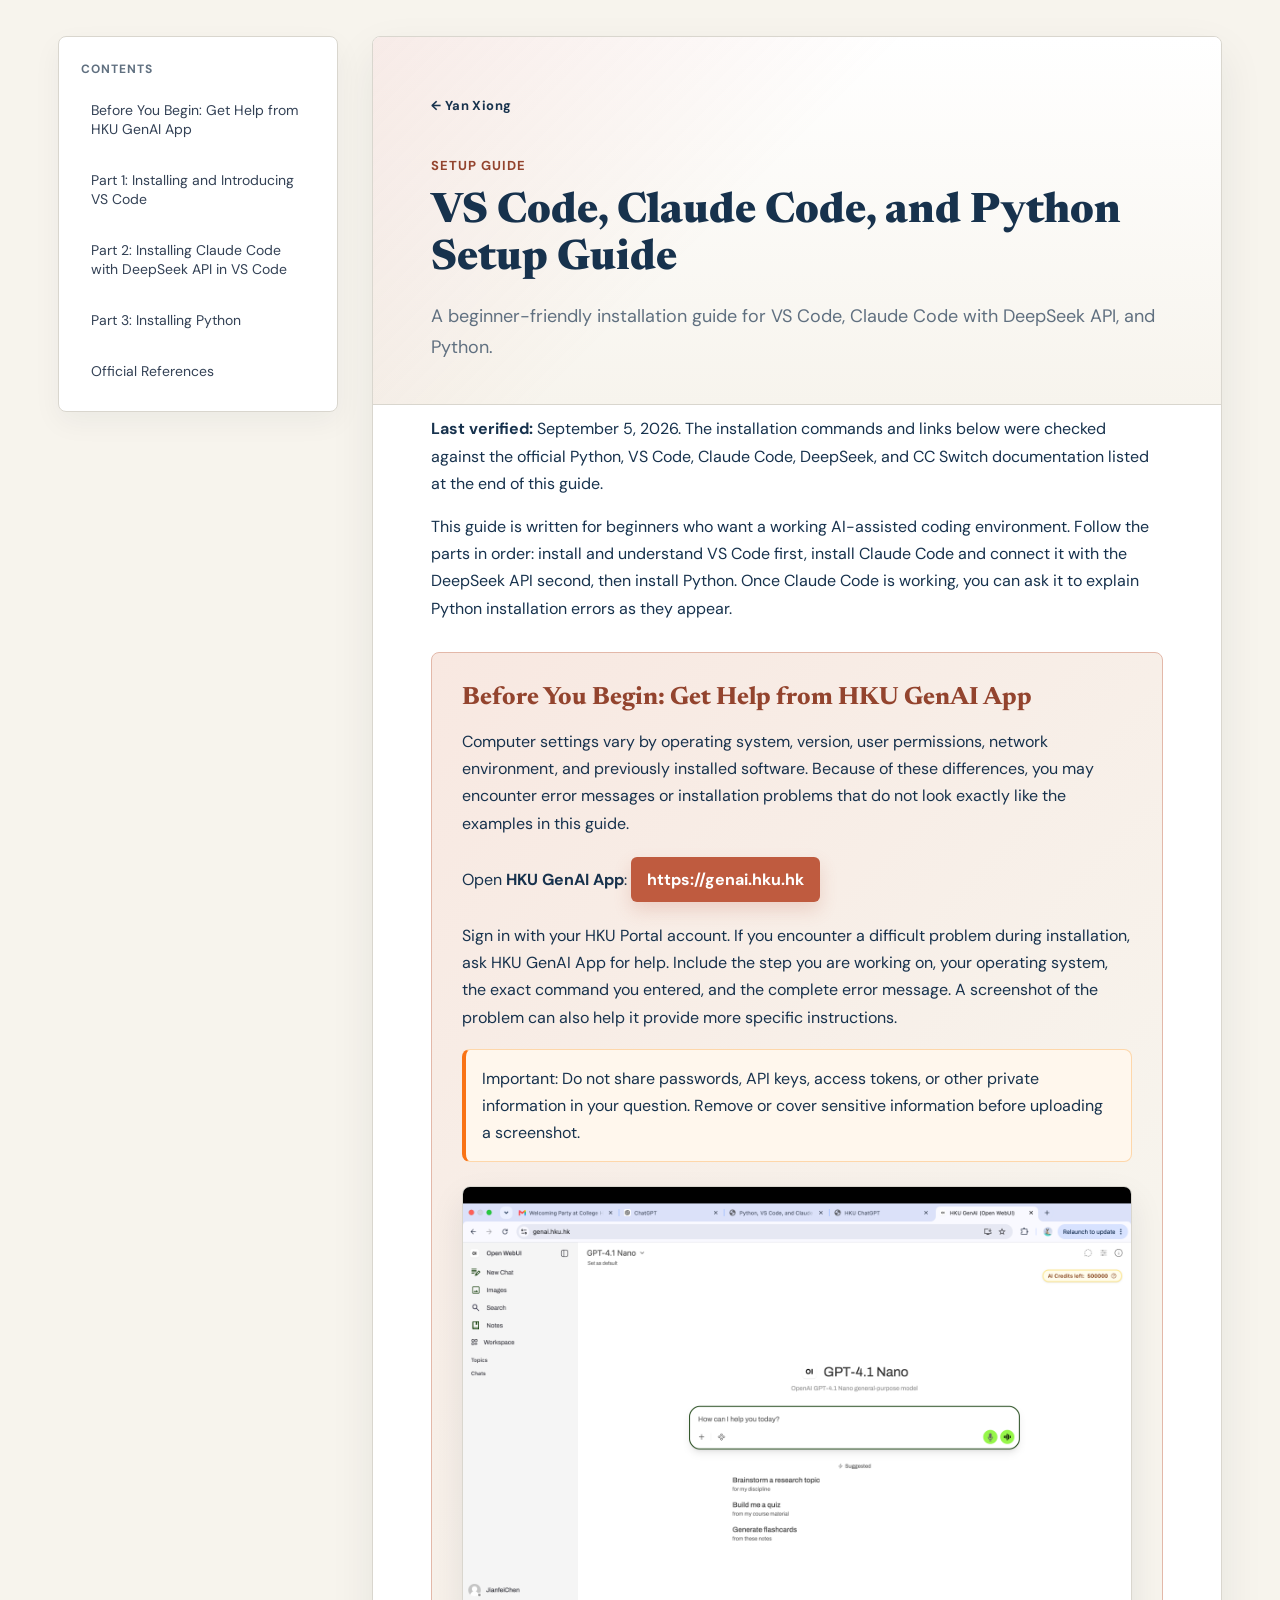
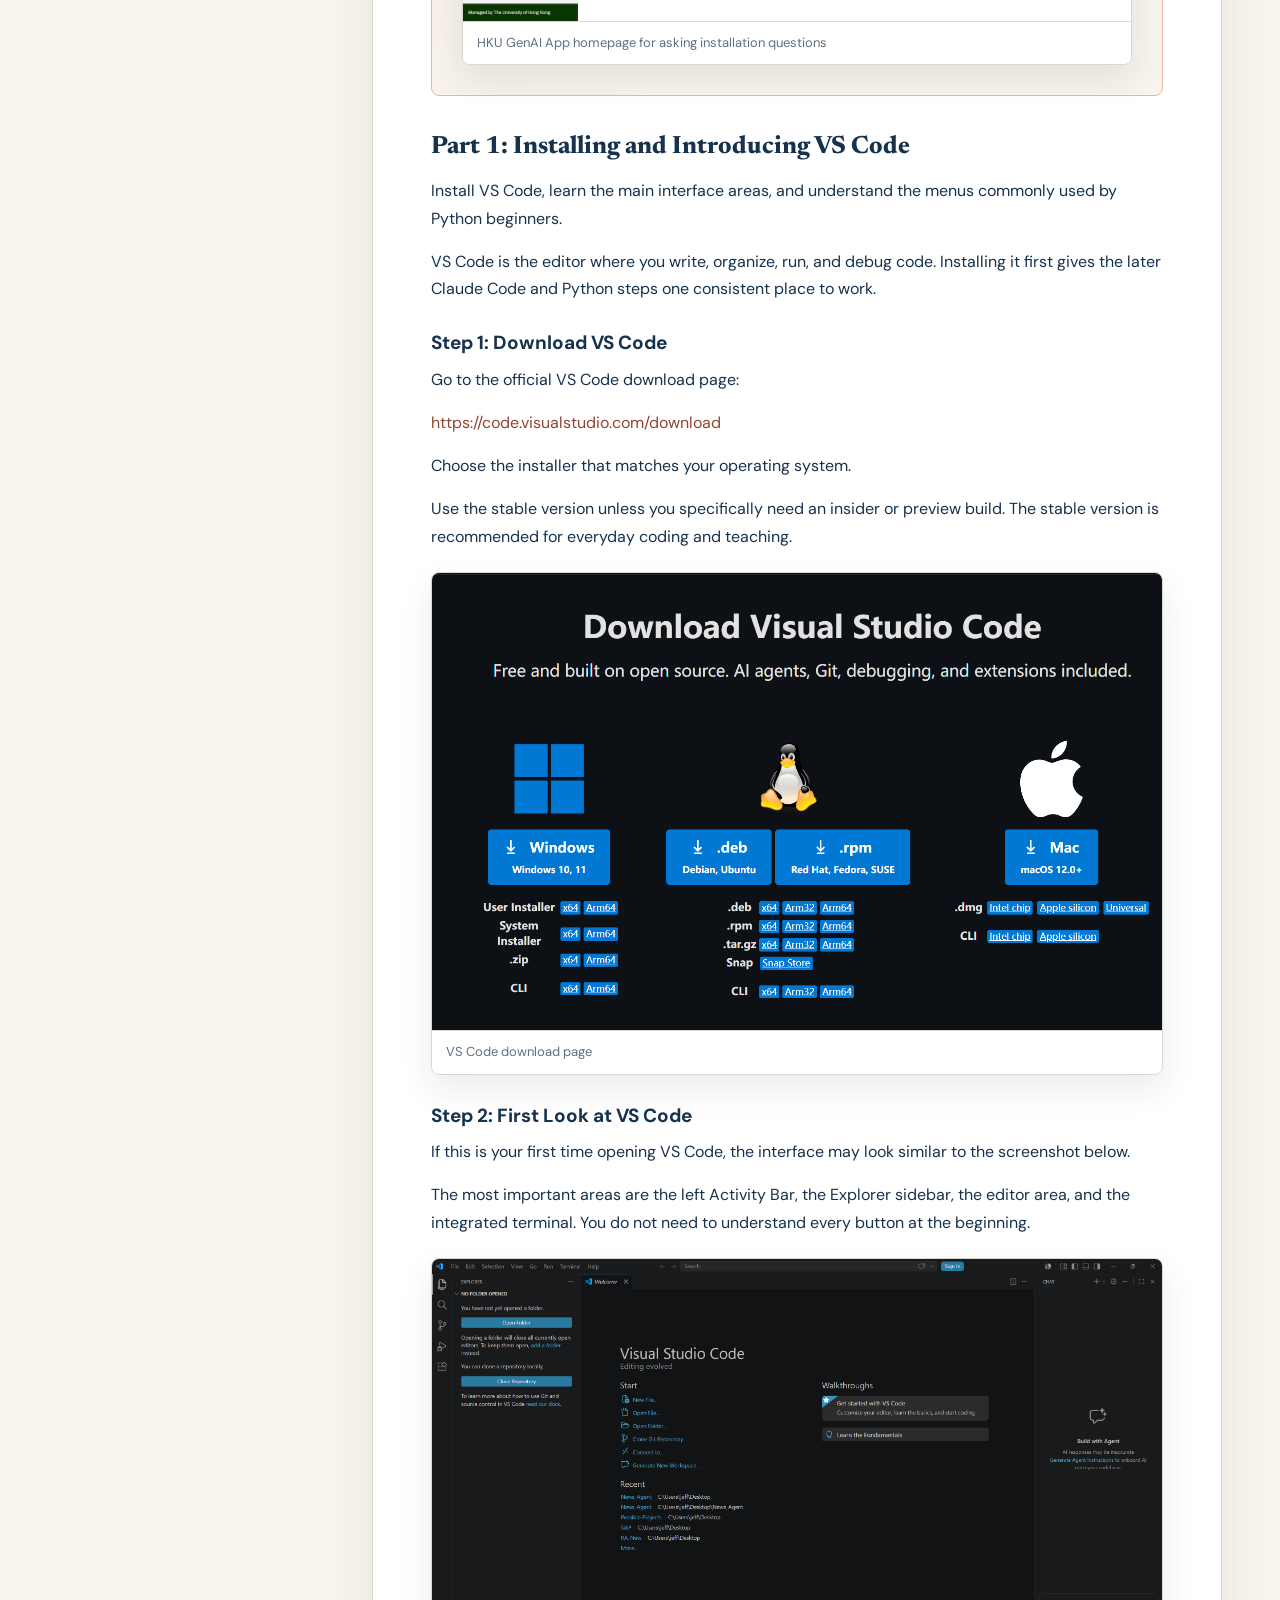
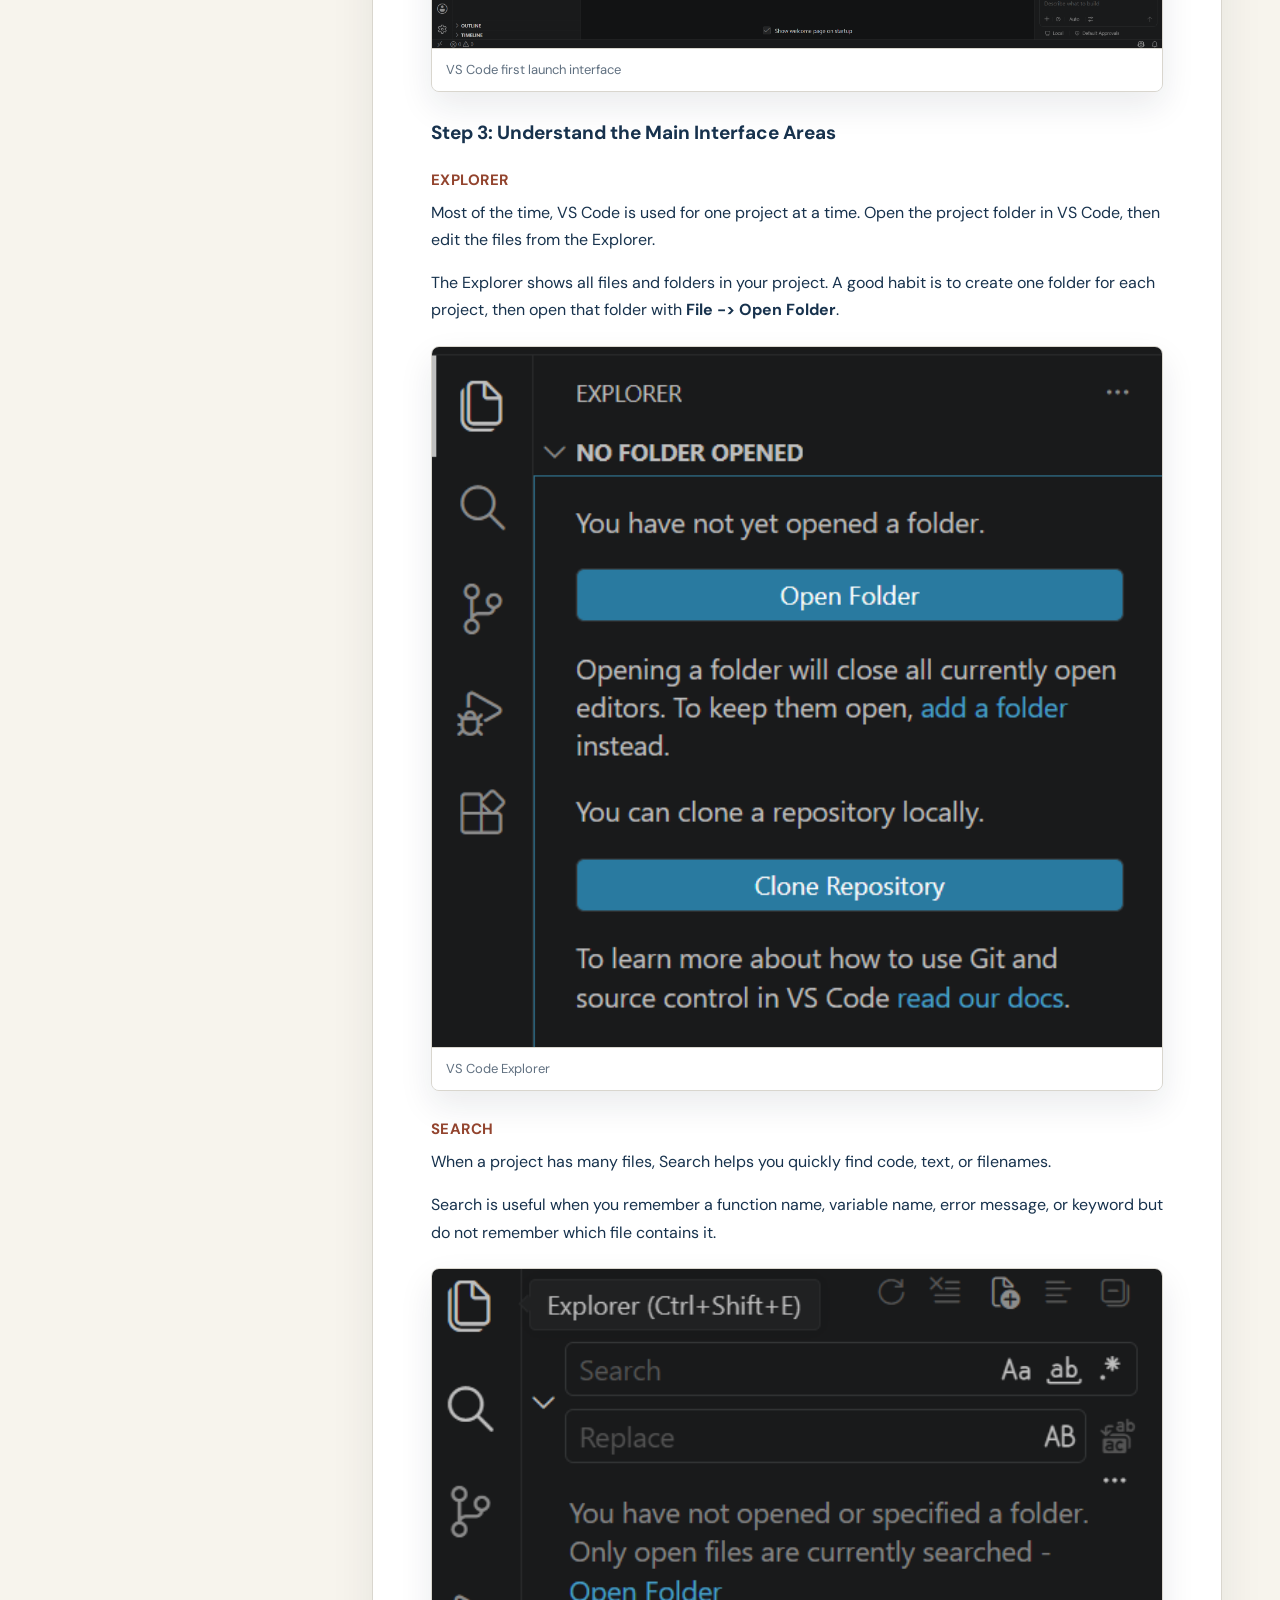
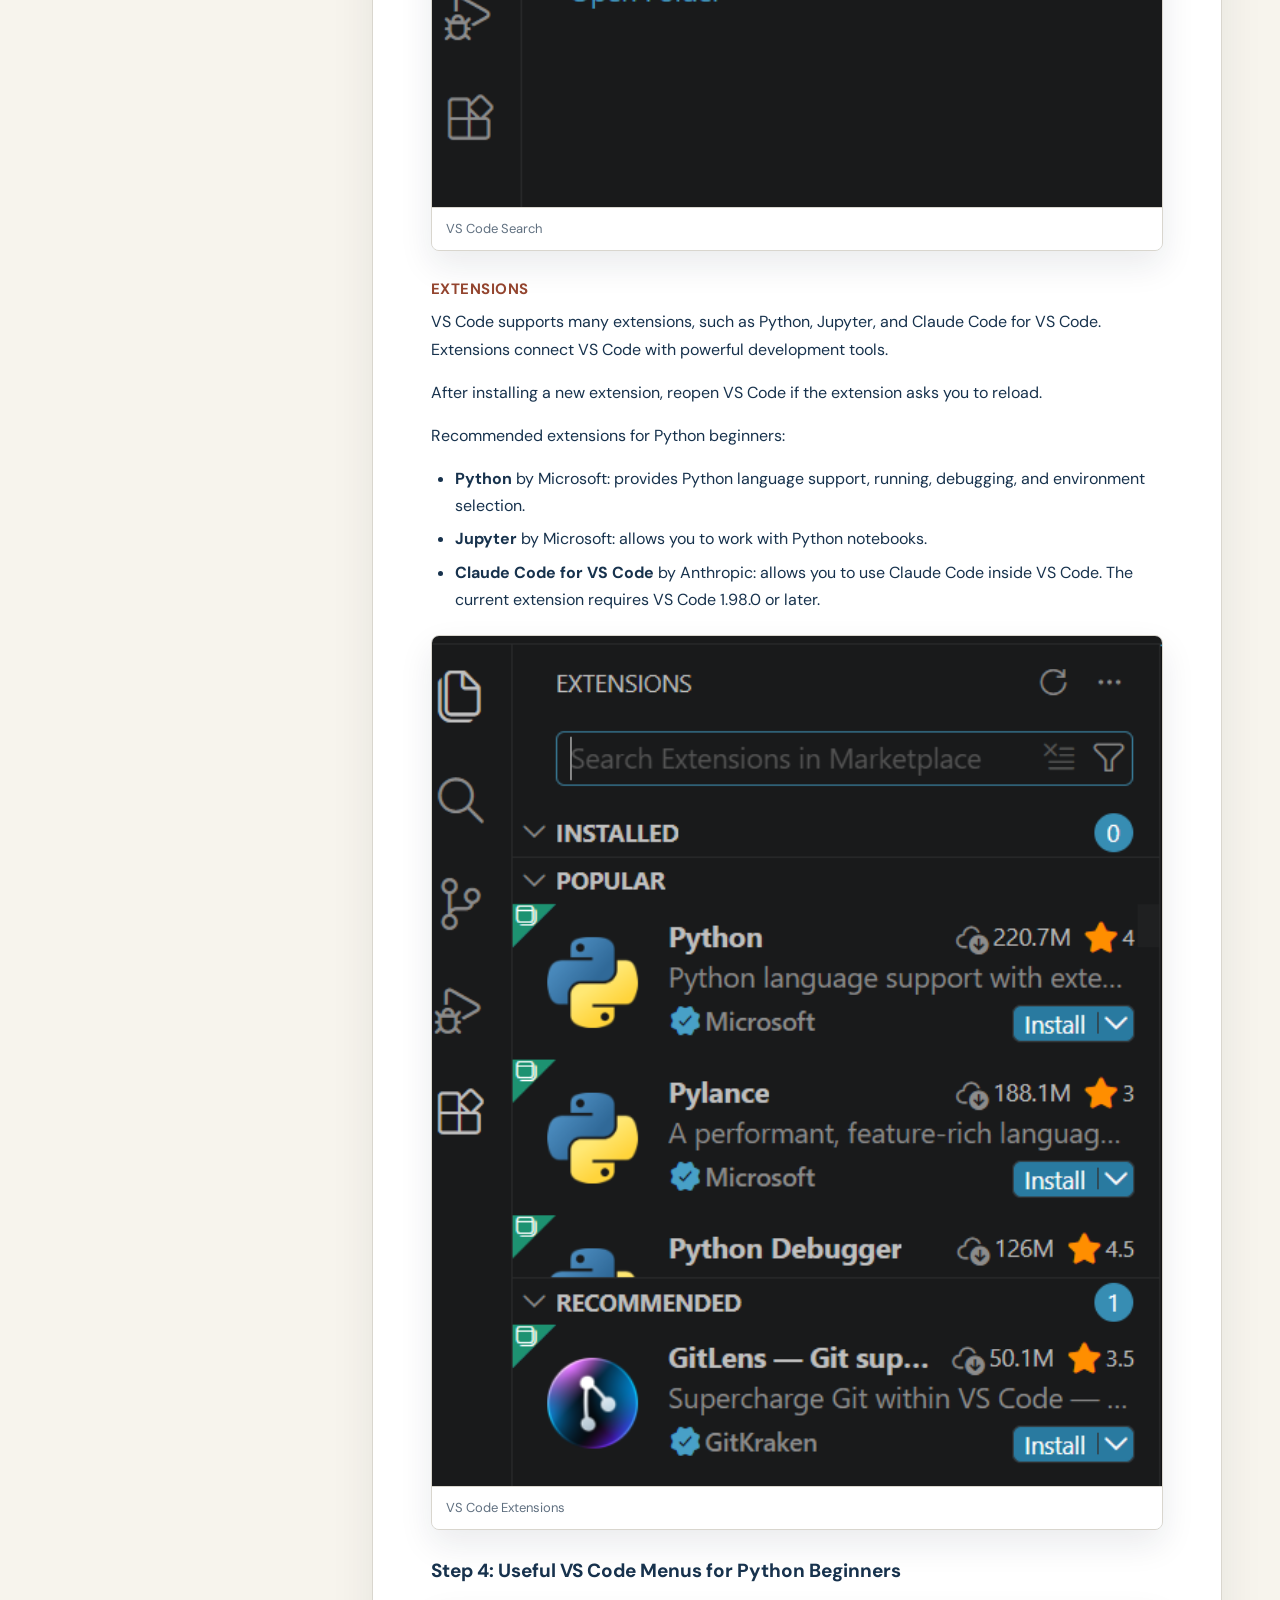
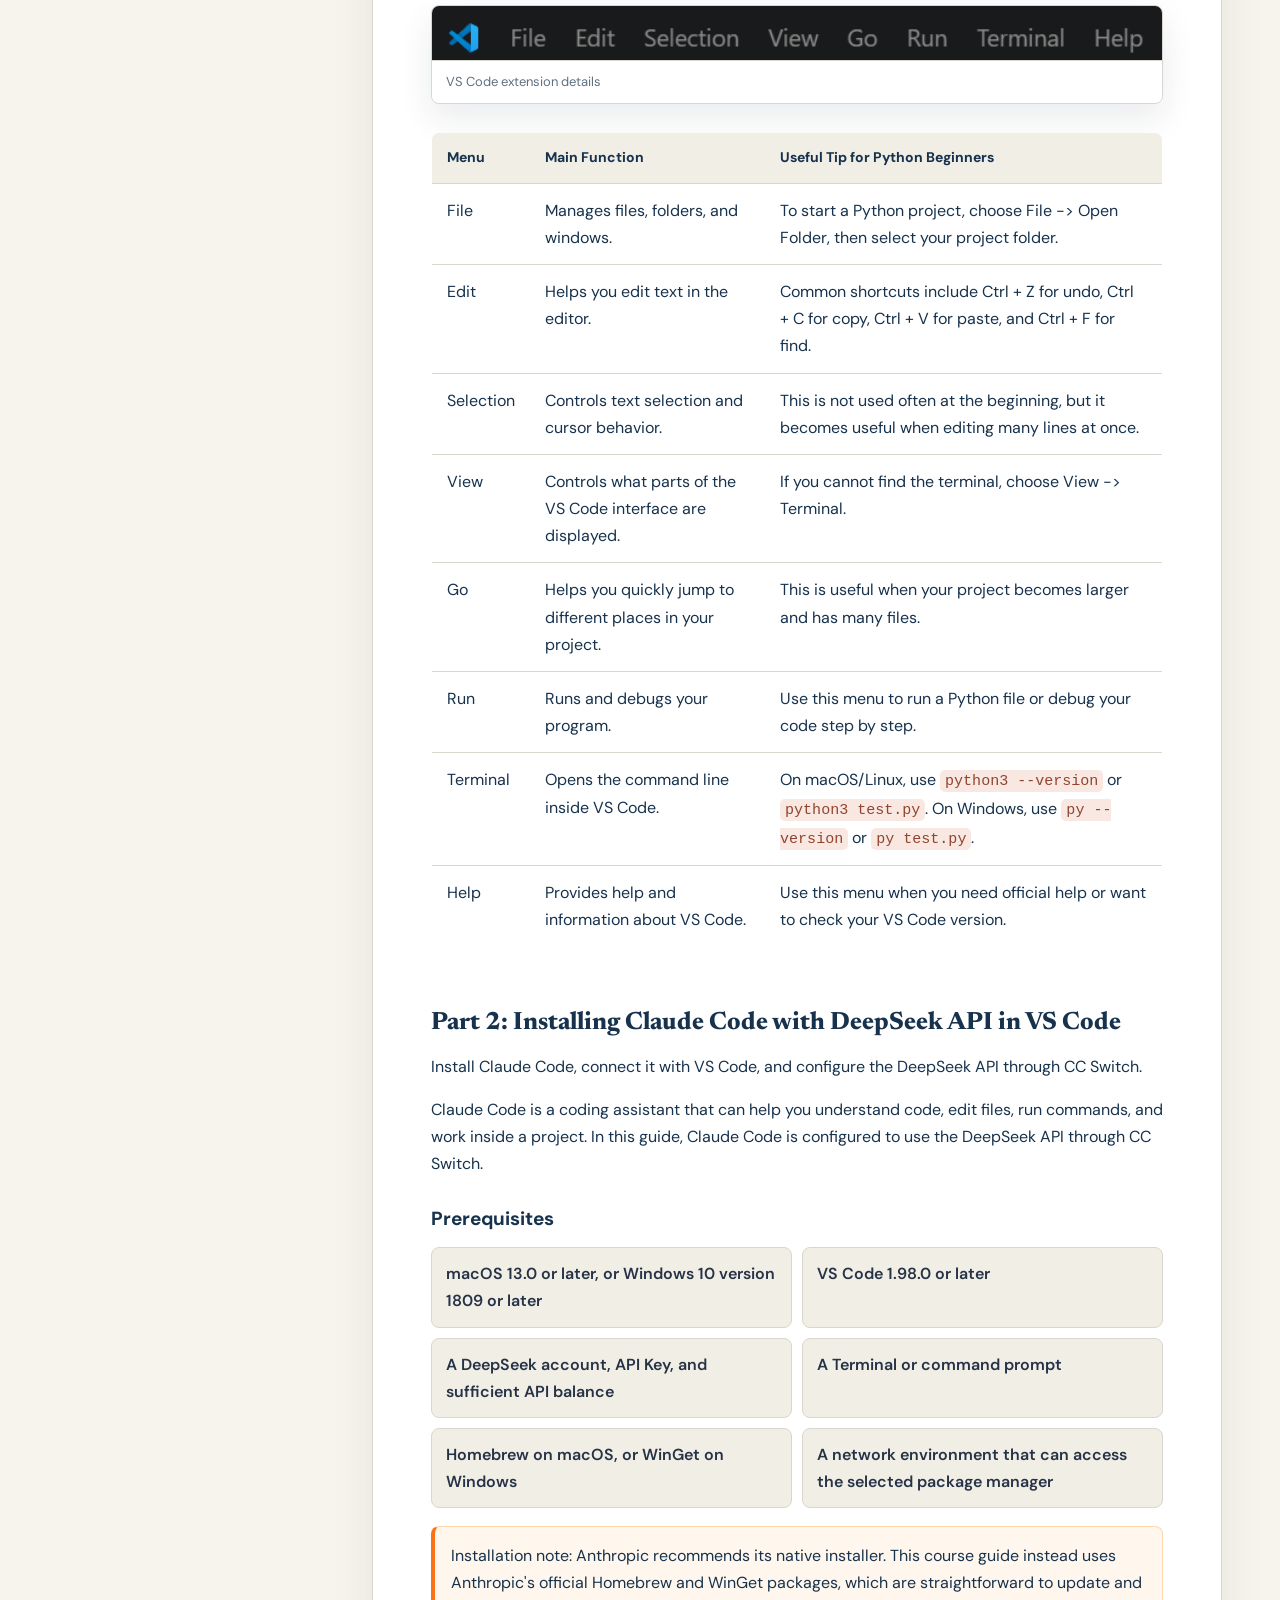
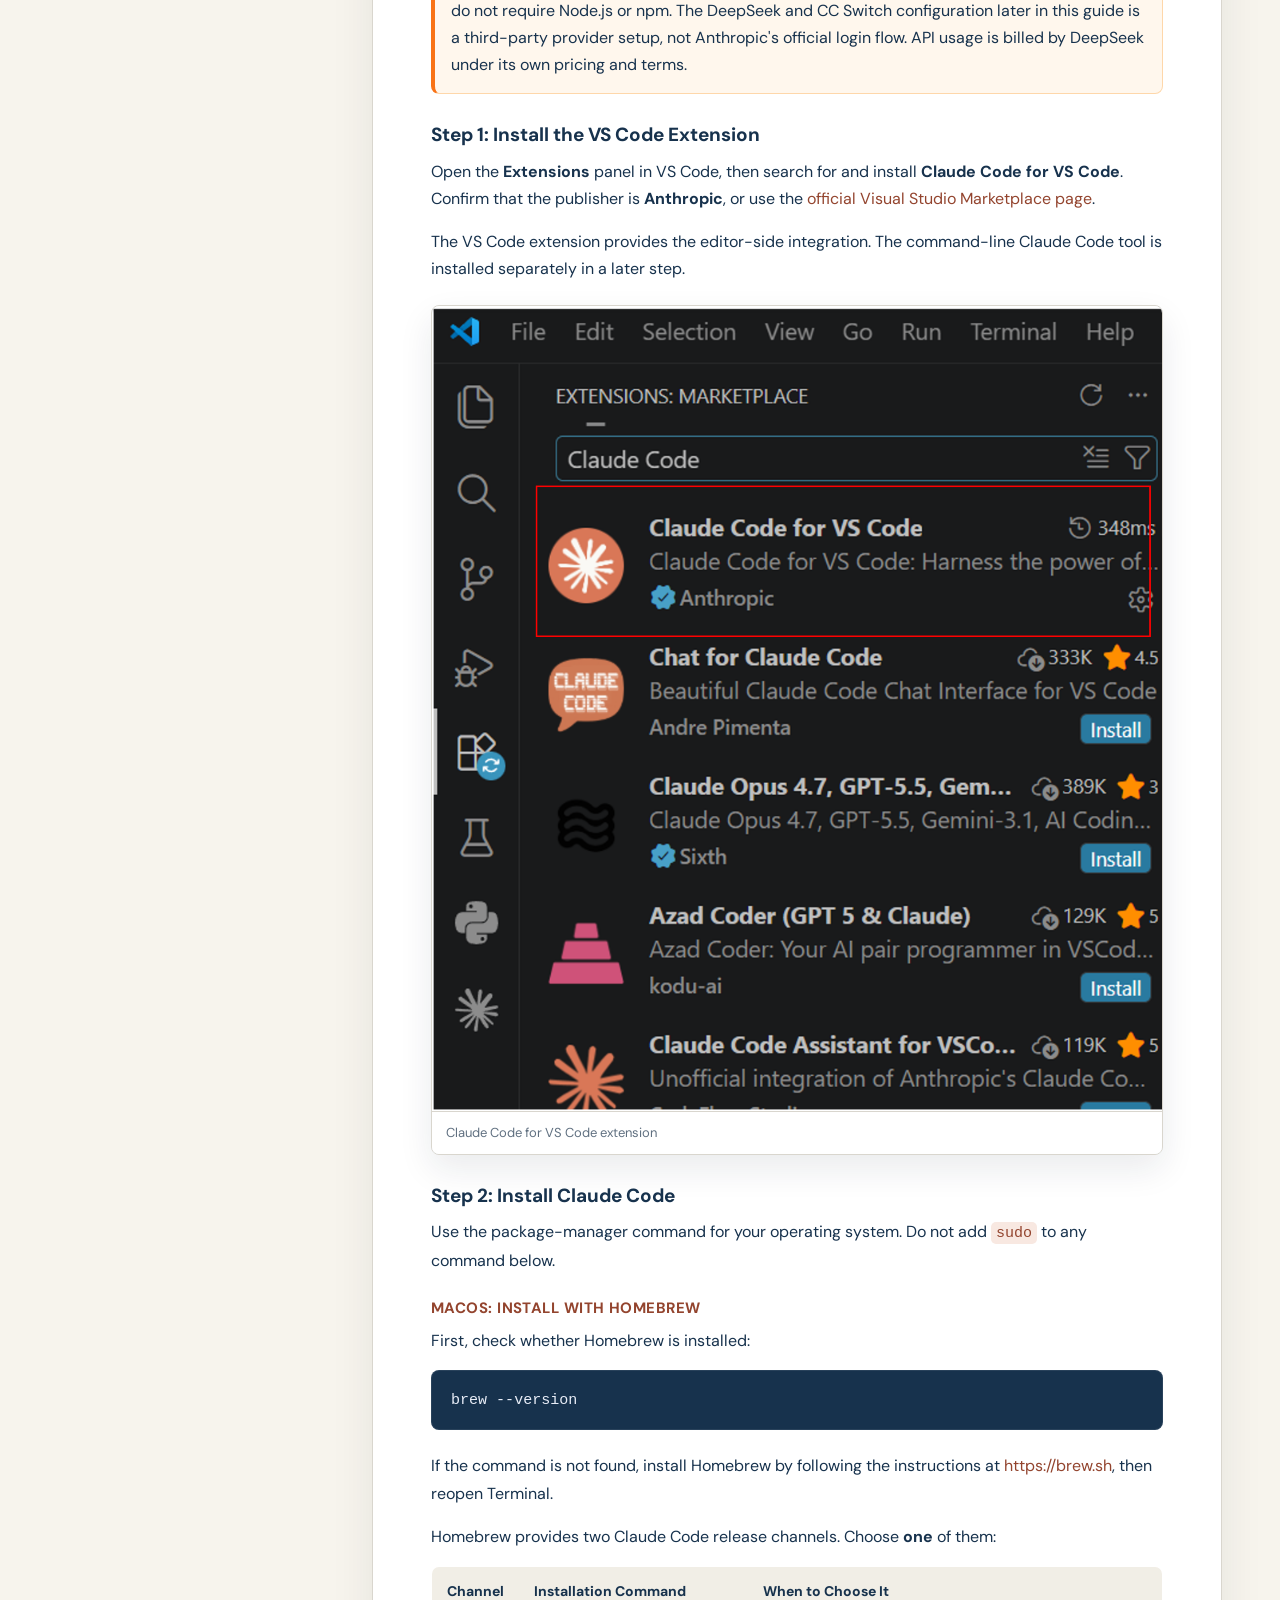
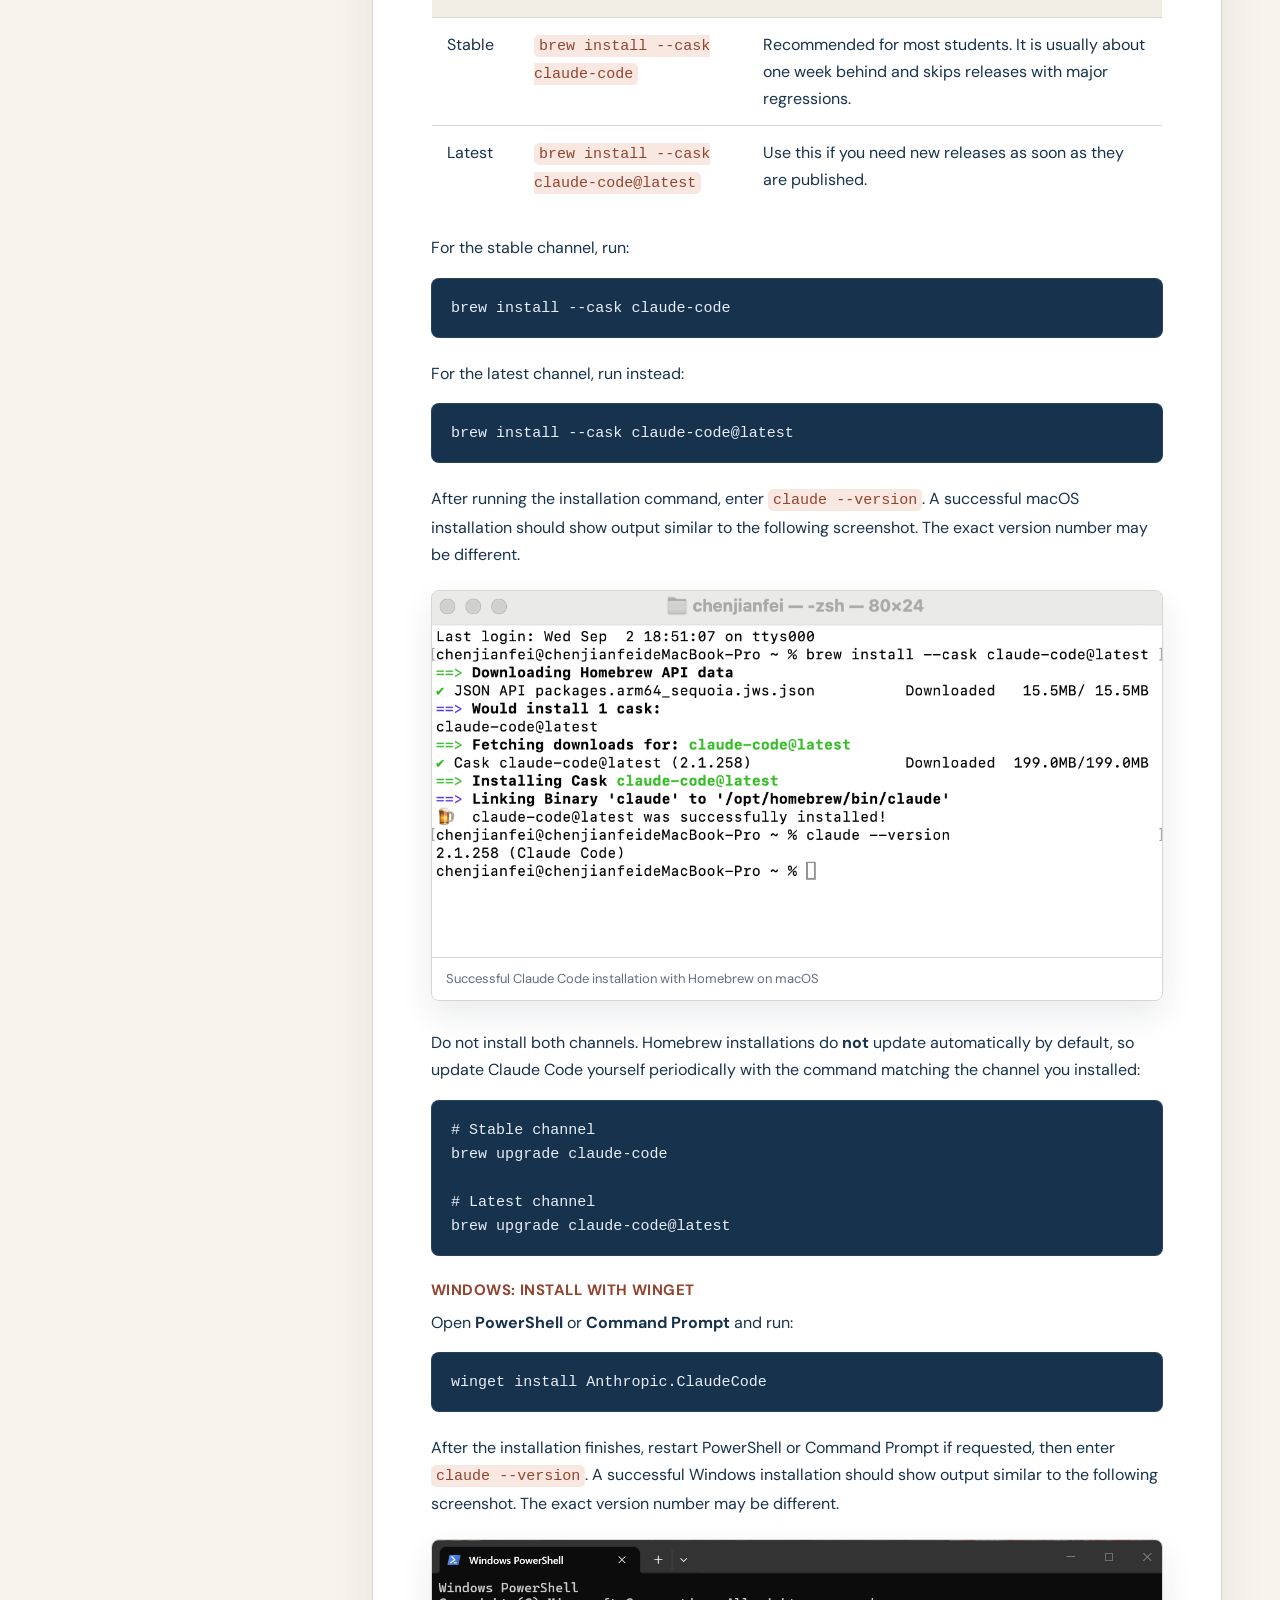
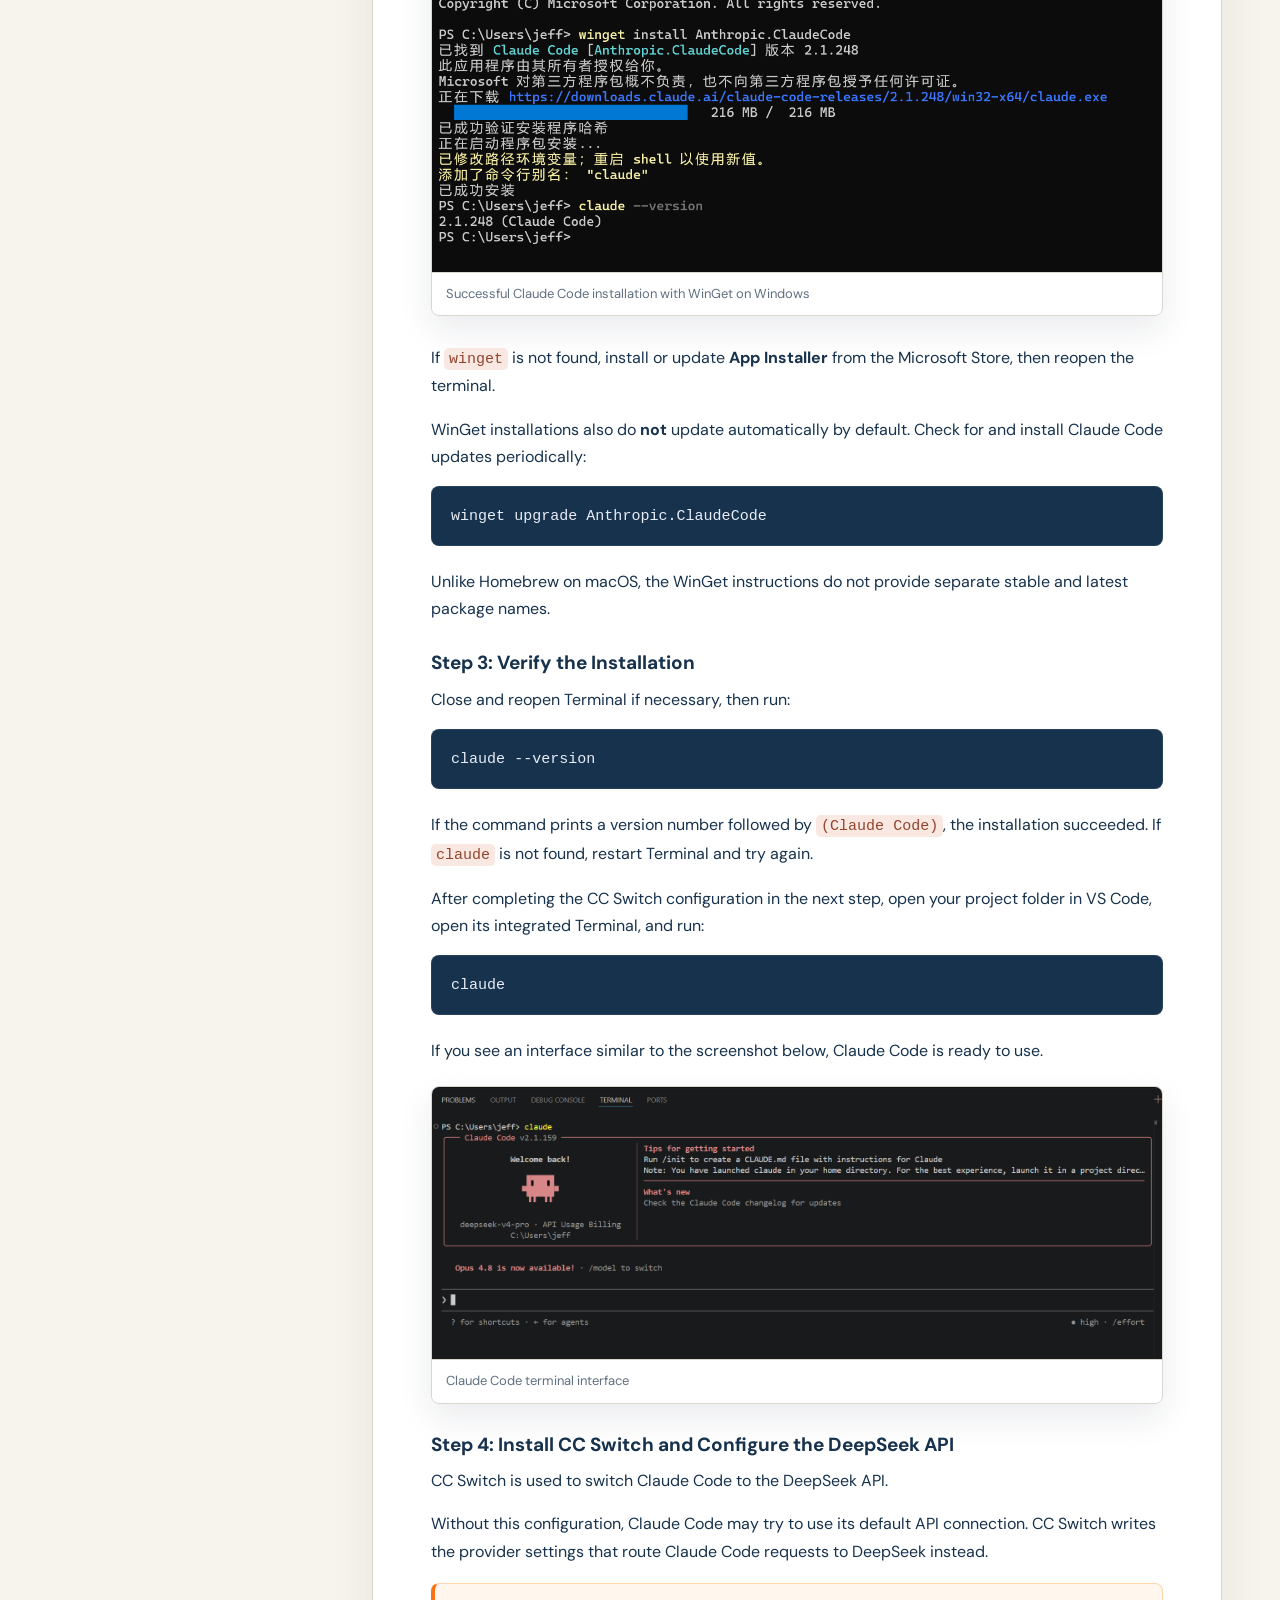
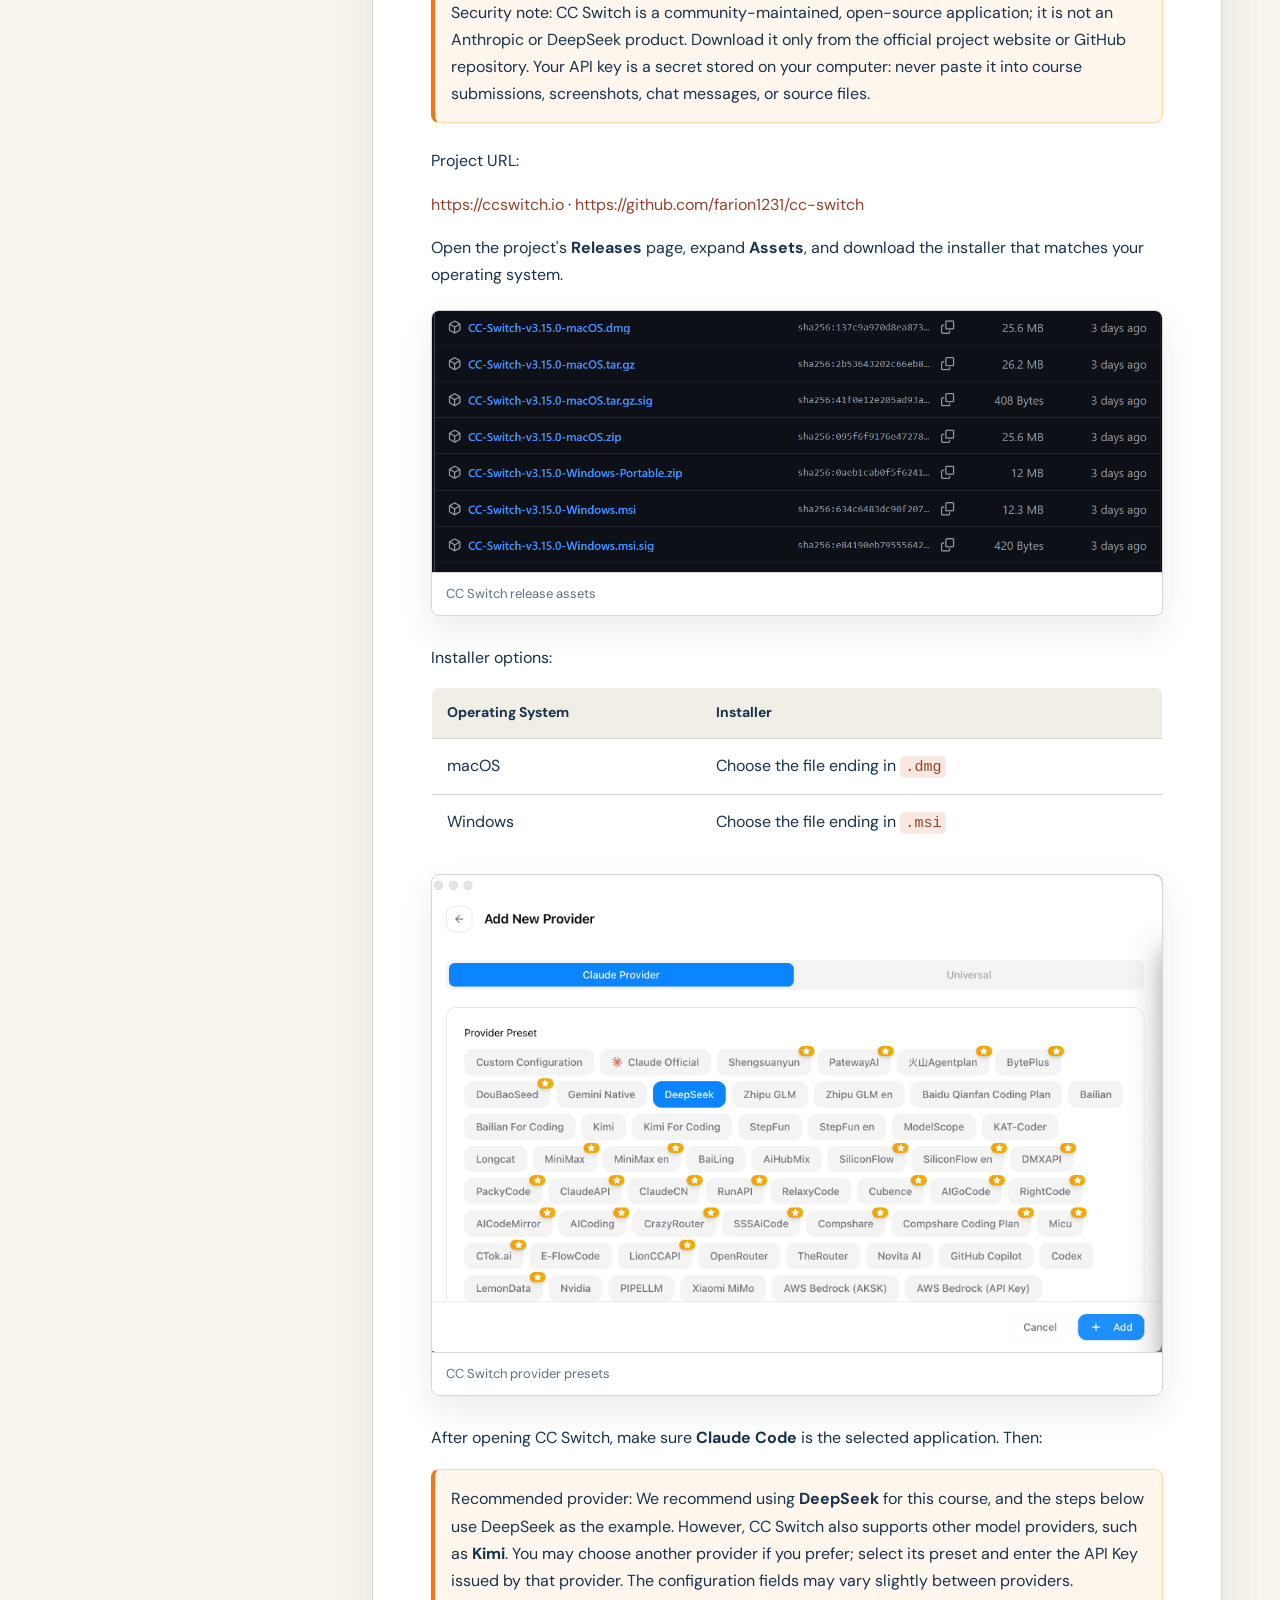
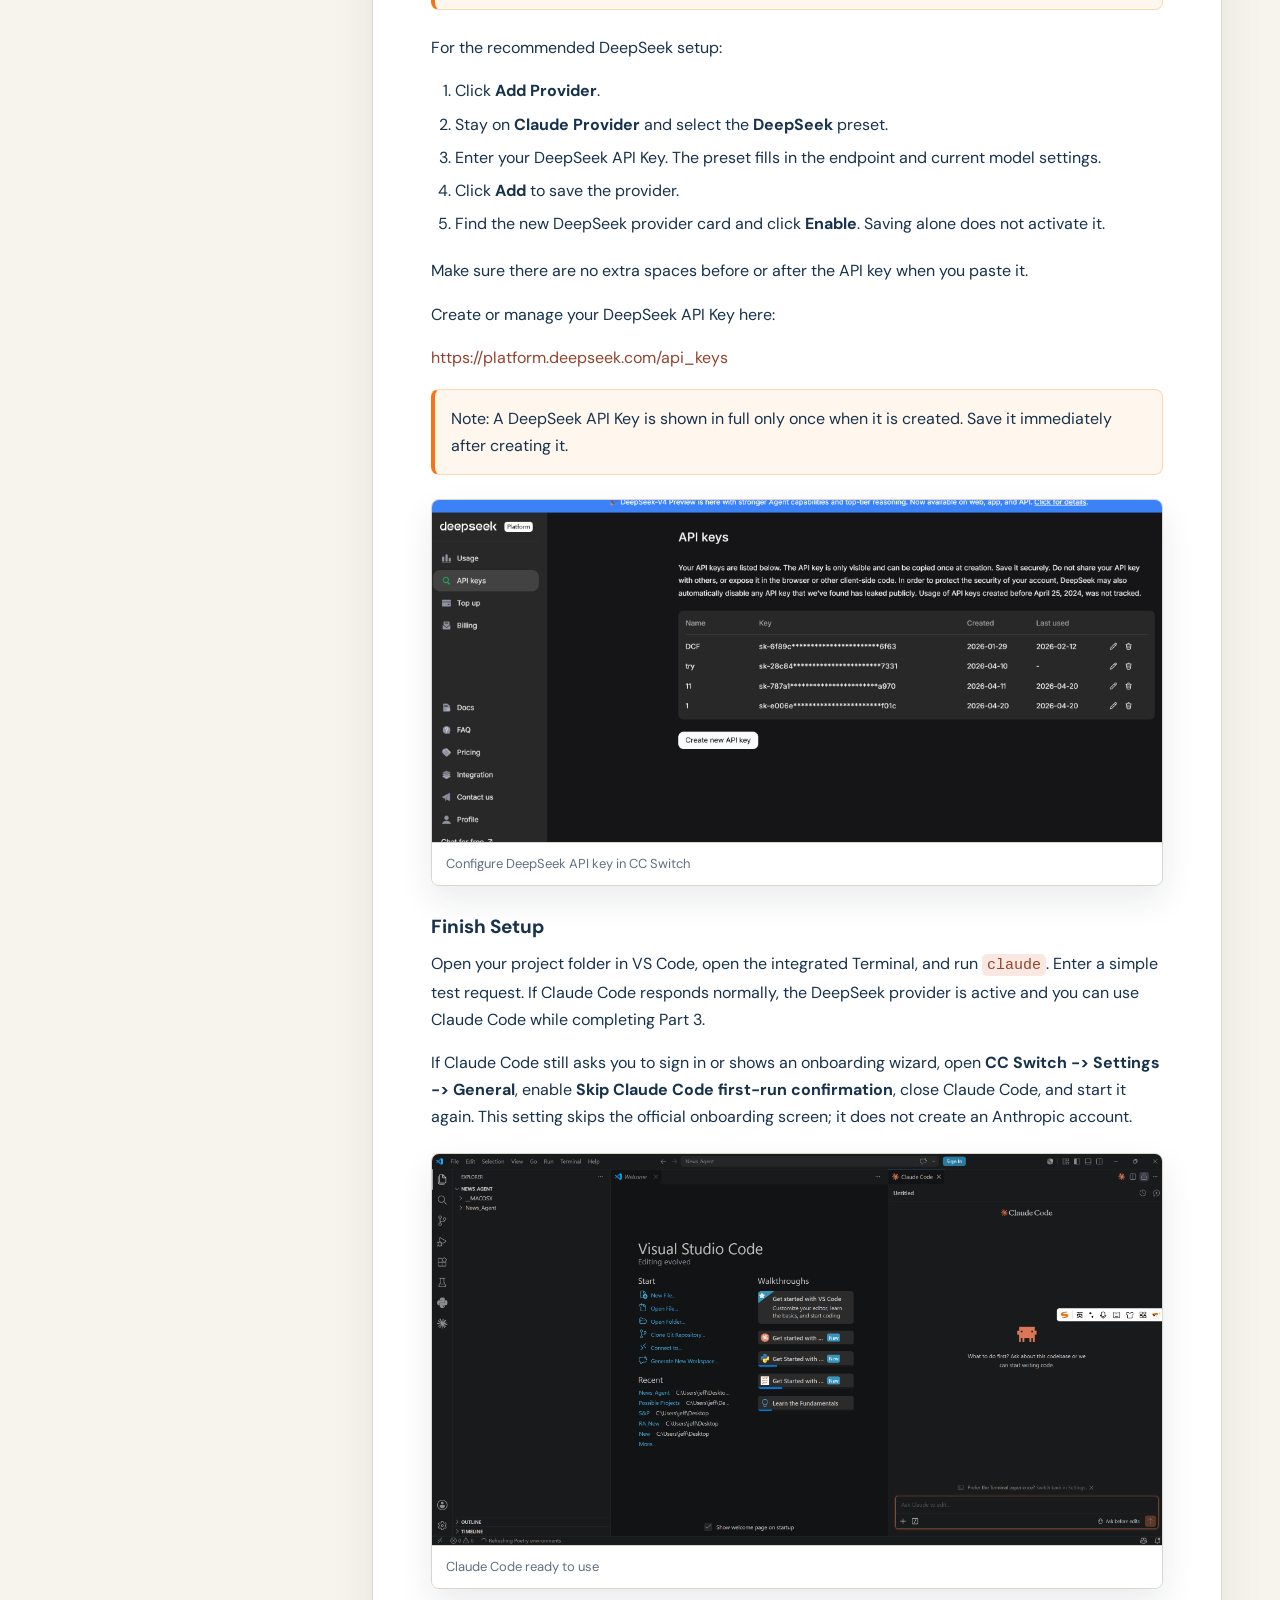
==== commit 6f5b8134: "Make environment setup guide more conservative" ====
--- a/resources/environment-setup/index.html
+++ b/resources/environment-setup/index.html
@@ -50,7 +50,7 @@
 <section id="part-1-installing-and-introducing-vs-code">
 <h2>Part 1: Installing and Introducing VS Code</h2>
 <p>Install VS Code, learn the main interface areas, and understand the menus commonly used by Python beginners.</p>
-<p>VS Code is the workbench where you will install Claude Code, ask questions, organize files, and later run Python. Setting it up first gives every later step one consistent place to work.</p>
+<p>VS Code is the editor where you write, organize, run, and debug code. Installing it first gives the later Claude Code and Python steps one consistent place to work.</p>
 <h3>Step 1: Download VS Code</h3>
 <p>Go to the official VS Code download page:</p>
 <p><a href="https://code.visualstudio.com/download" target="_blank" rel="noopener noreferrer">https://code.visualstudio.com/download</a></p>
@@ -160,8 +160,6 @@
 <p>After completing the CC Switch configuration in the next step, open your project folder in VS Code, open its integrated Terminal, and run:</p>
 <pre><code>claude</code></pre>
 <p>If you see an interface similar to the screenshot below, Claude Code is ready to use.</p>
-<p>For a more detailed, read-only installation and settings check, run:</p>
-<pre><code>claude doctor</code></pre>
 <figure class="image-frame">
   <img src="install-cc-in-vscode-assets/image5.png" alt="Claude Code terminal interface">
   <figcaption class="caption">Claude Code terminal interface</figcaption>
@@ -182,8 +180,6 @@
 <thead><tr><th>Operating System</th><th>Installer</th></tr></thead>
 <tbody><tr><td>macOS</td><td>Choose the file ending in <code>.dmg</code></td></tr><tr><td>Windows</td><td>Choose the file ending in <code>.msi</code></td></tr></tbody>
 </table>
-<p>On macOS, you may alternatively install CC Switch with Homebrew:</p>
-<pre><code>brew install --cask cc-switch</code></pre>
 <figure class="image-frame">
   <img src="install-cc-in-vscode-assets/image7.png" alt="CC Switch provider presets">
   <figcaption class="caption">CC Switch provider presets</figcaption>
@@ -201,10 +197,8 @@
   <figcaption class="caption">Configure DeepSeek API key in CC Switch</figcaption>
 </figure>
 <h3>Finish Setup</h3>
-<p>Open your project folder in VS Code, open the integrated Terminal, and run <code>claude</code>. Enter a simple test request. If Claude Code responds normally, the DeepSeek provider is active. Keep Claude Code available while you complete Part 3 so you can ask it to explain any Python installation error.</p>
+<p>Open your project folder in VS Code, open the integrated Terminal, and run <code>claude</code>. Enter a simple test request. If Claude Code responds normally, the DeepSeek provider is active and you can use Claude Code while completing Part 3.</p>
 <p>If Claude Code still asks you to sign in or shows an onboarding wizard, open <strong>CC Switch -&gt; Settings -&gt; General</strong>, enable <strong>Skip Claude Code first-run confirmation</strong>, close Claude Code, and start it again. This setting skips the official onboarding screen; it does not create an Anthropic account.</p>
-<p>If the test fails, check these items in order:</p>
-<ul class="checklist"><li>Run <code>claude doctor</code> and resolve any installation warning.</li><li>Confirm that the DeepSeek provider card is marked active in CC Switch.</li><li>Confirm that the API key has no extra spaces and that the DeepSeek account has API balance.</li><li>Close and reopen the terminal, then run <code>claude</code> again.</li></ul>
 <figure class="image-frame">
   <img src="install-cc-in-vscode-assets/image9.png" alt="Claude Code ready to use">
   <figcaption class="caption">Claude Code ready to use</figcaption>
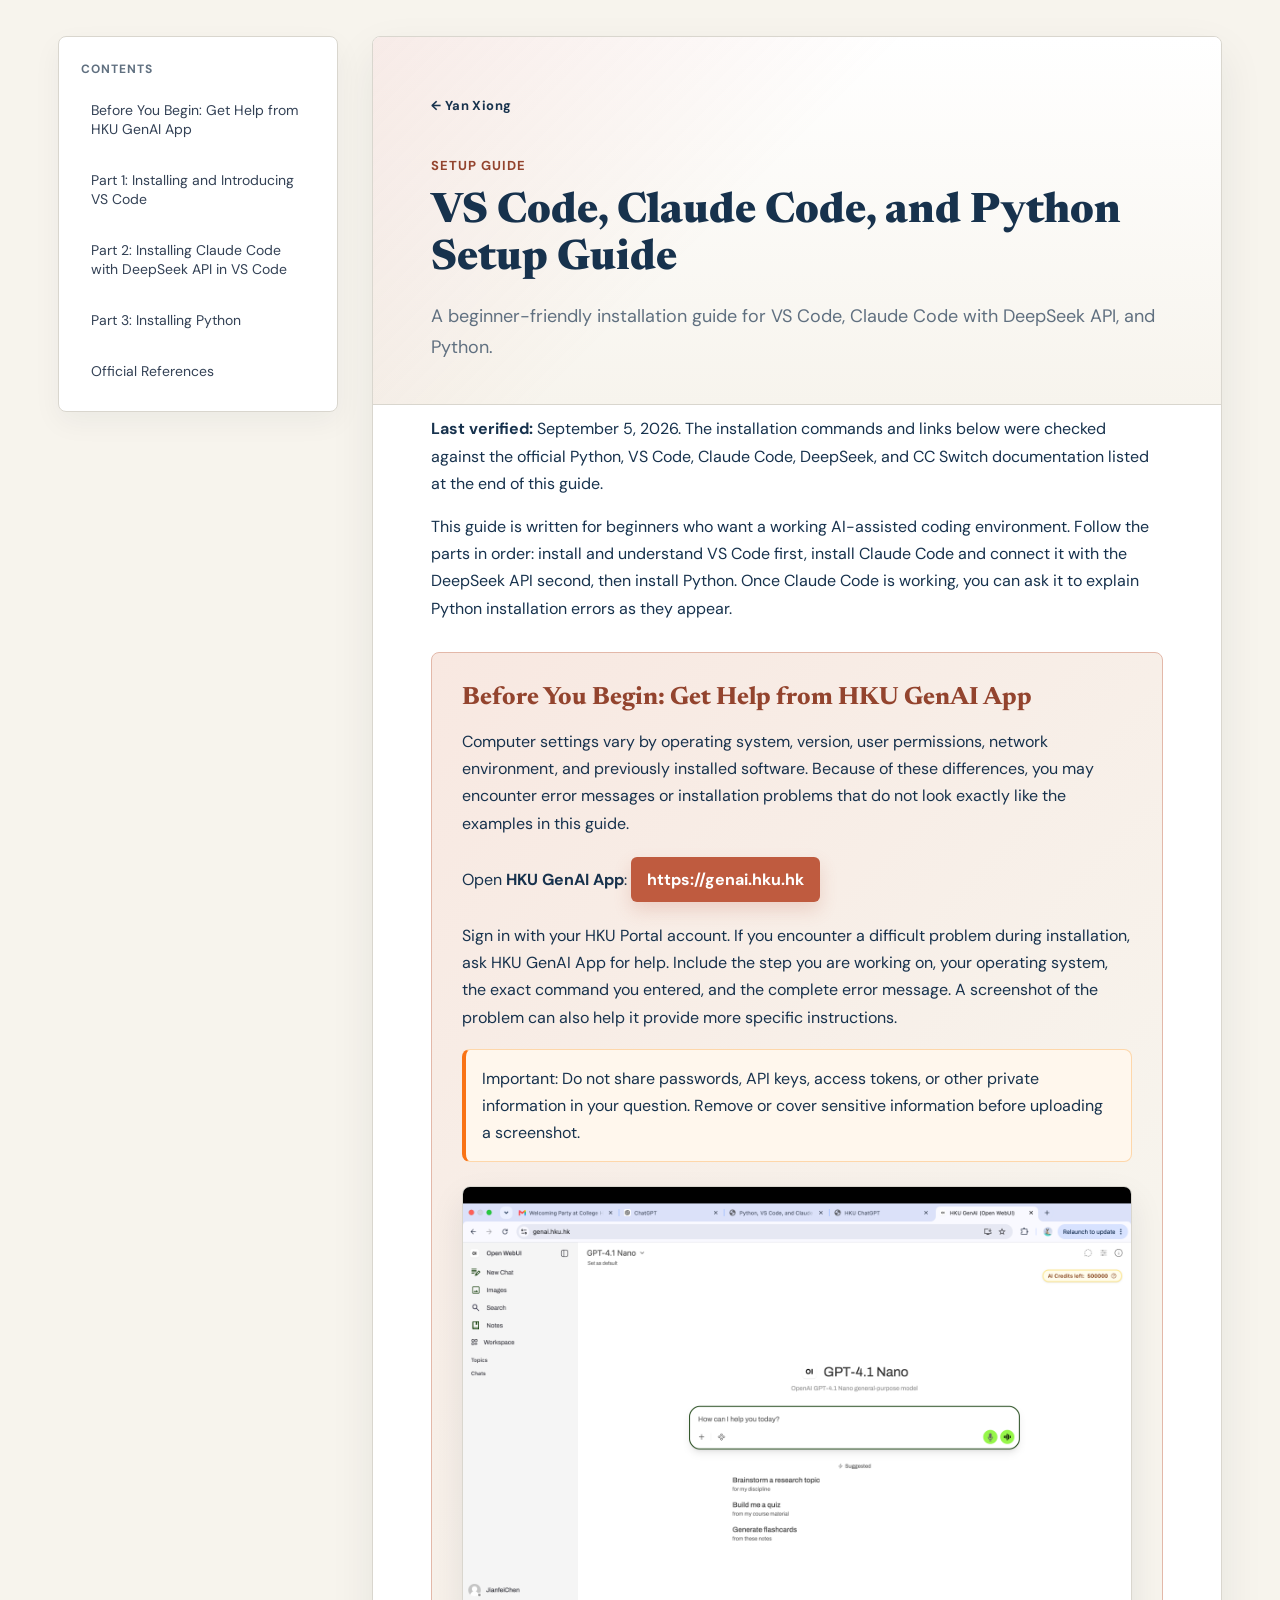
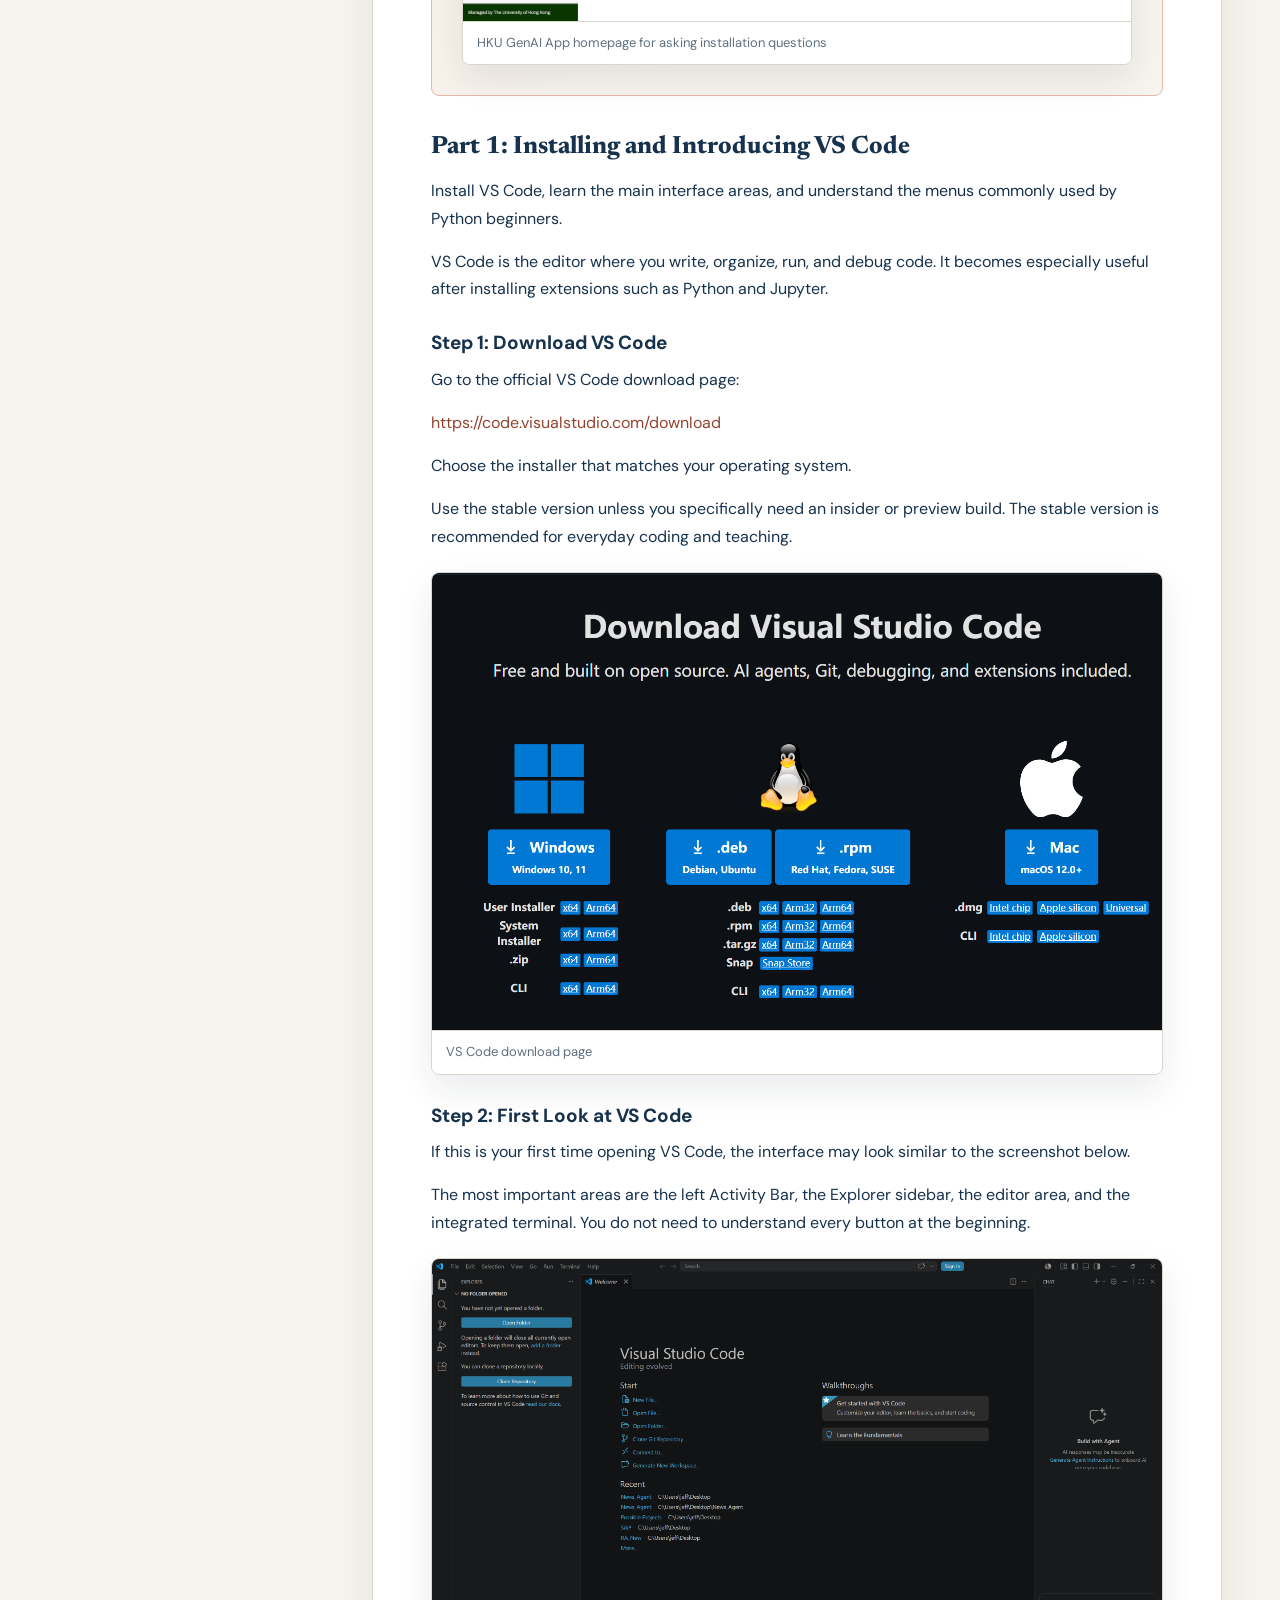
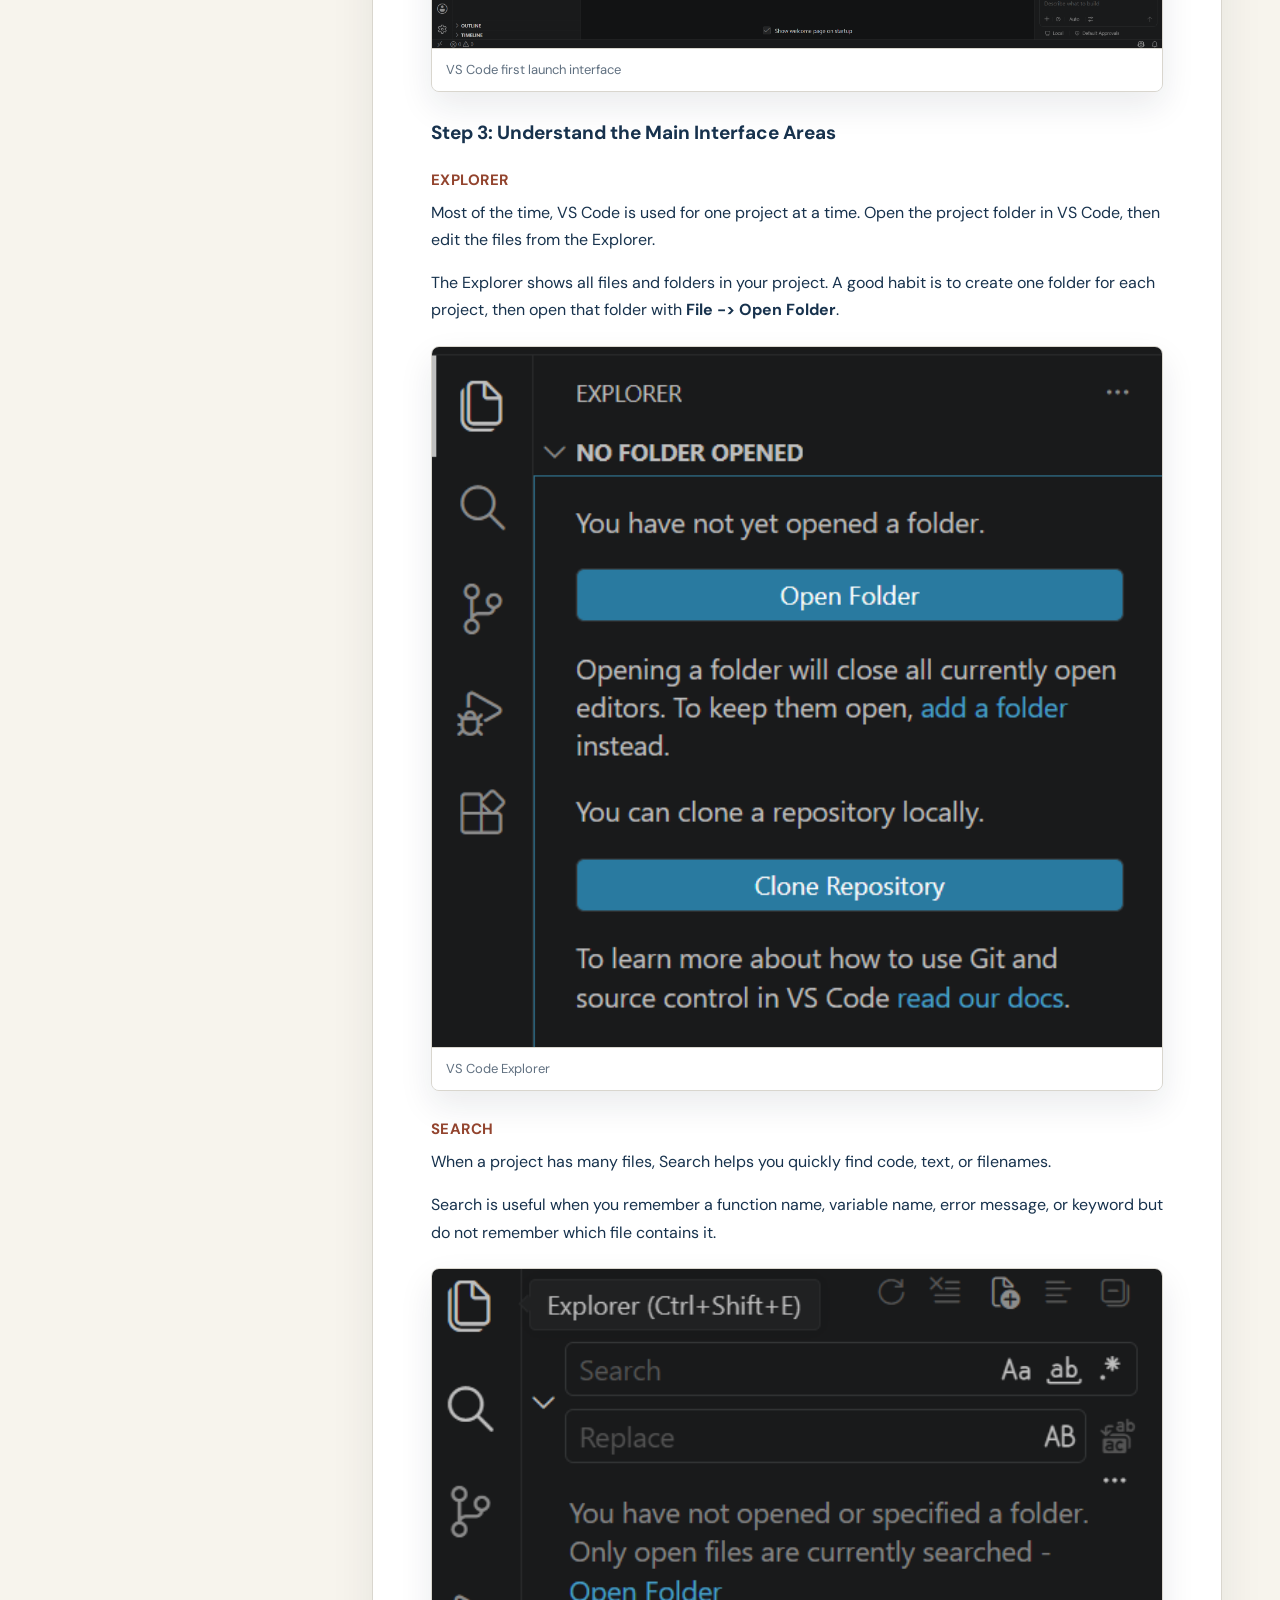
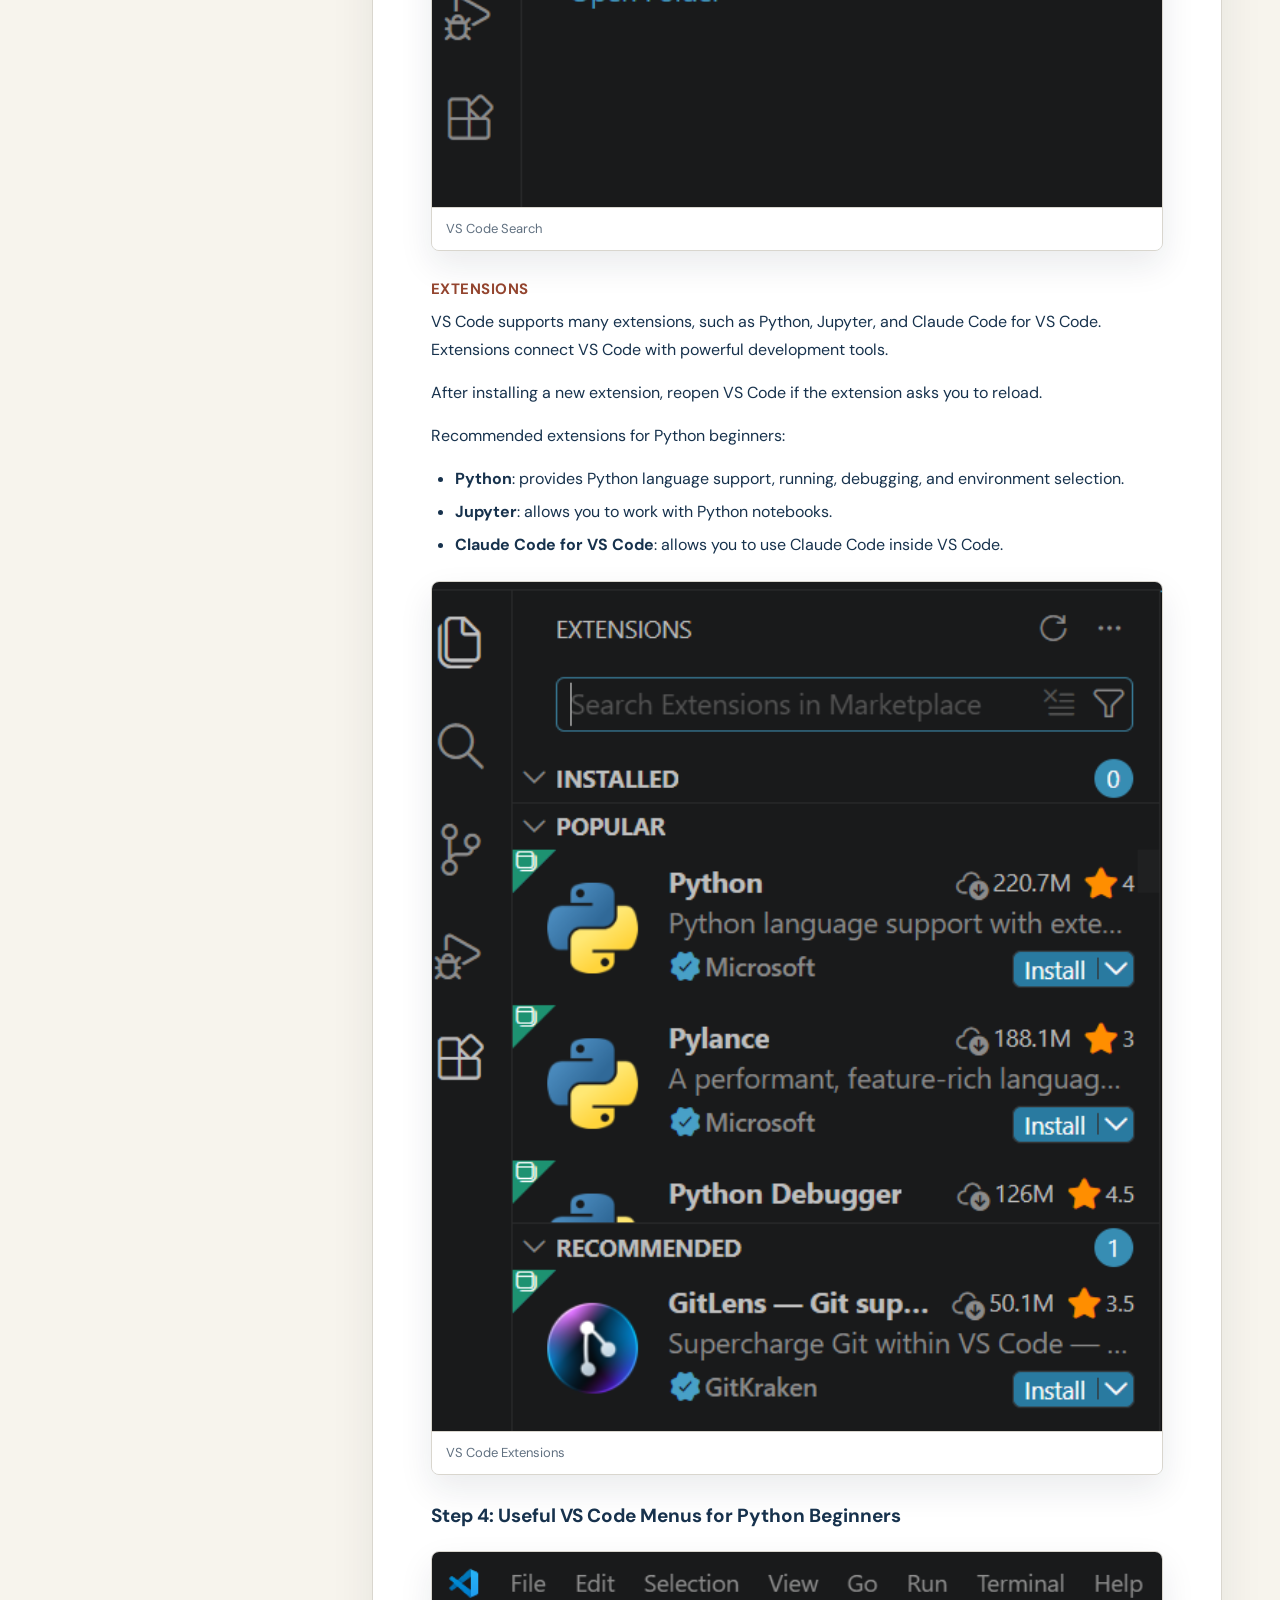
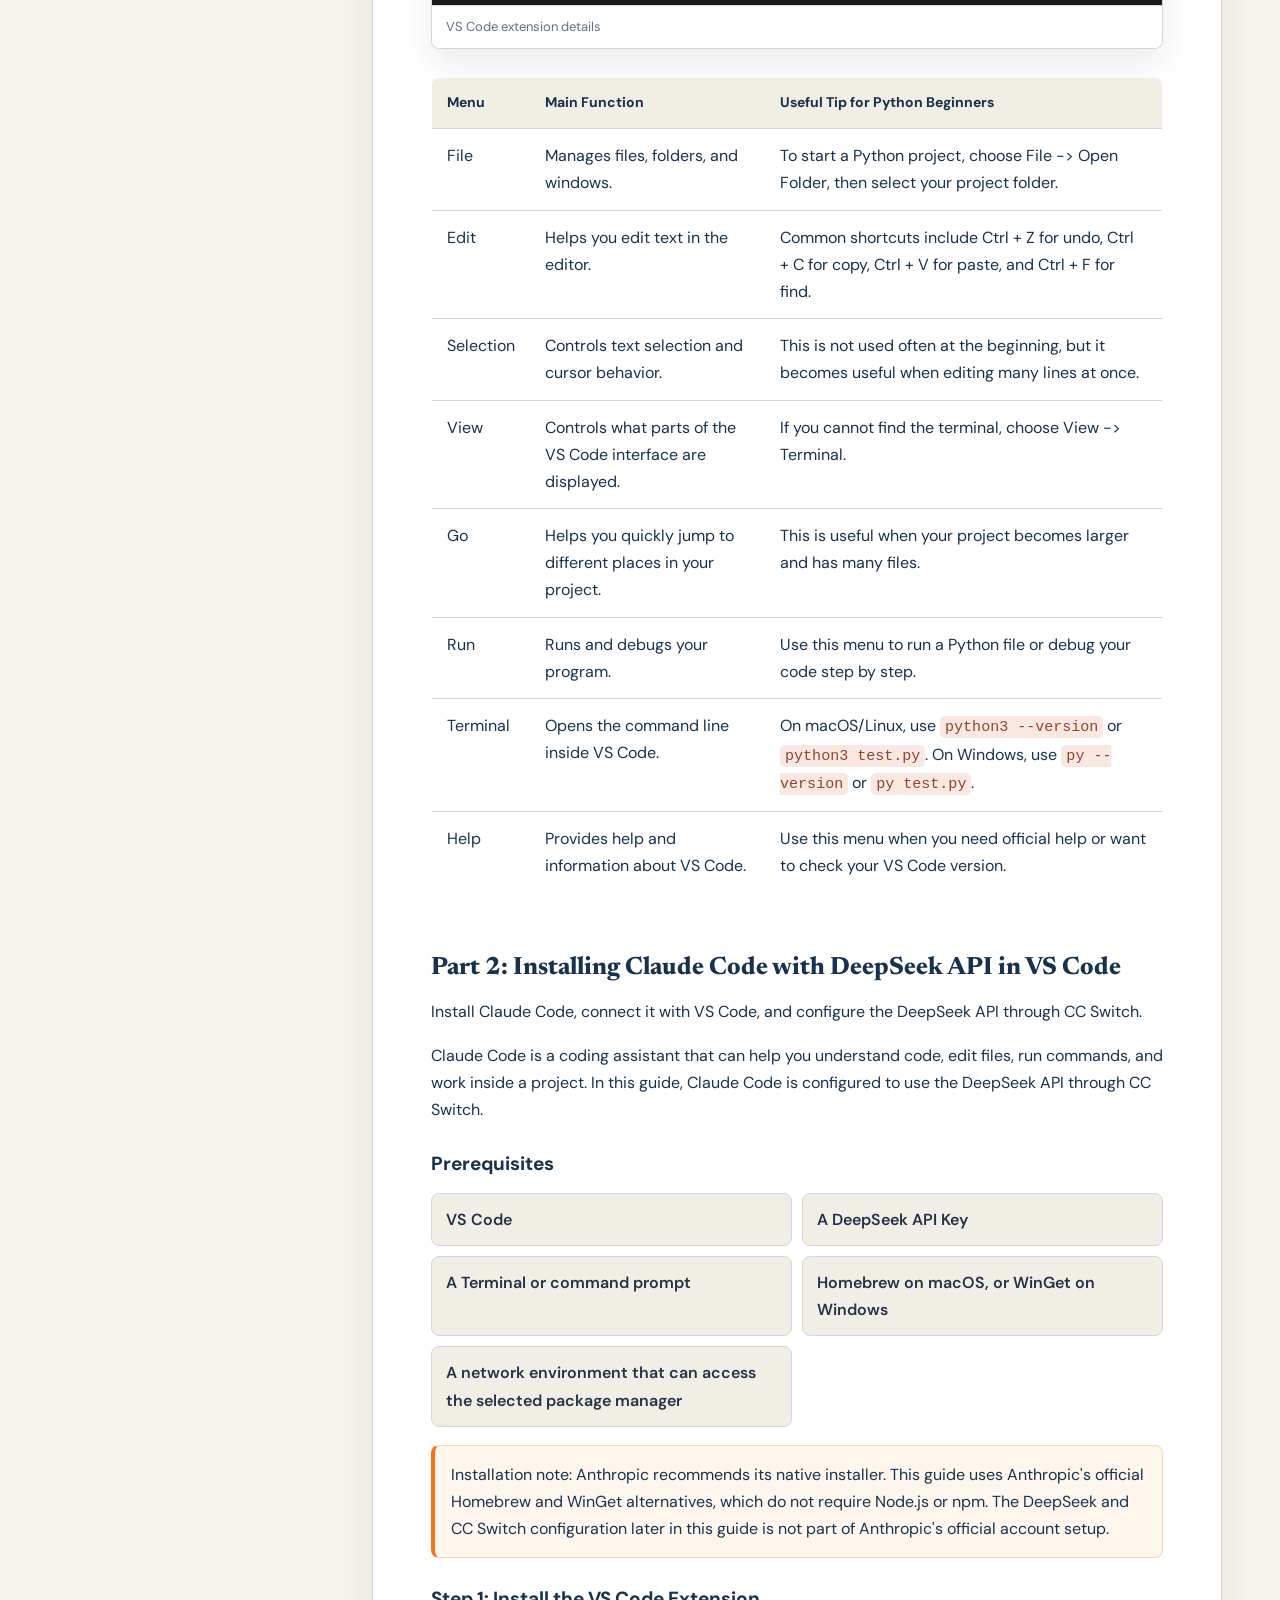
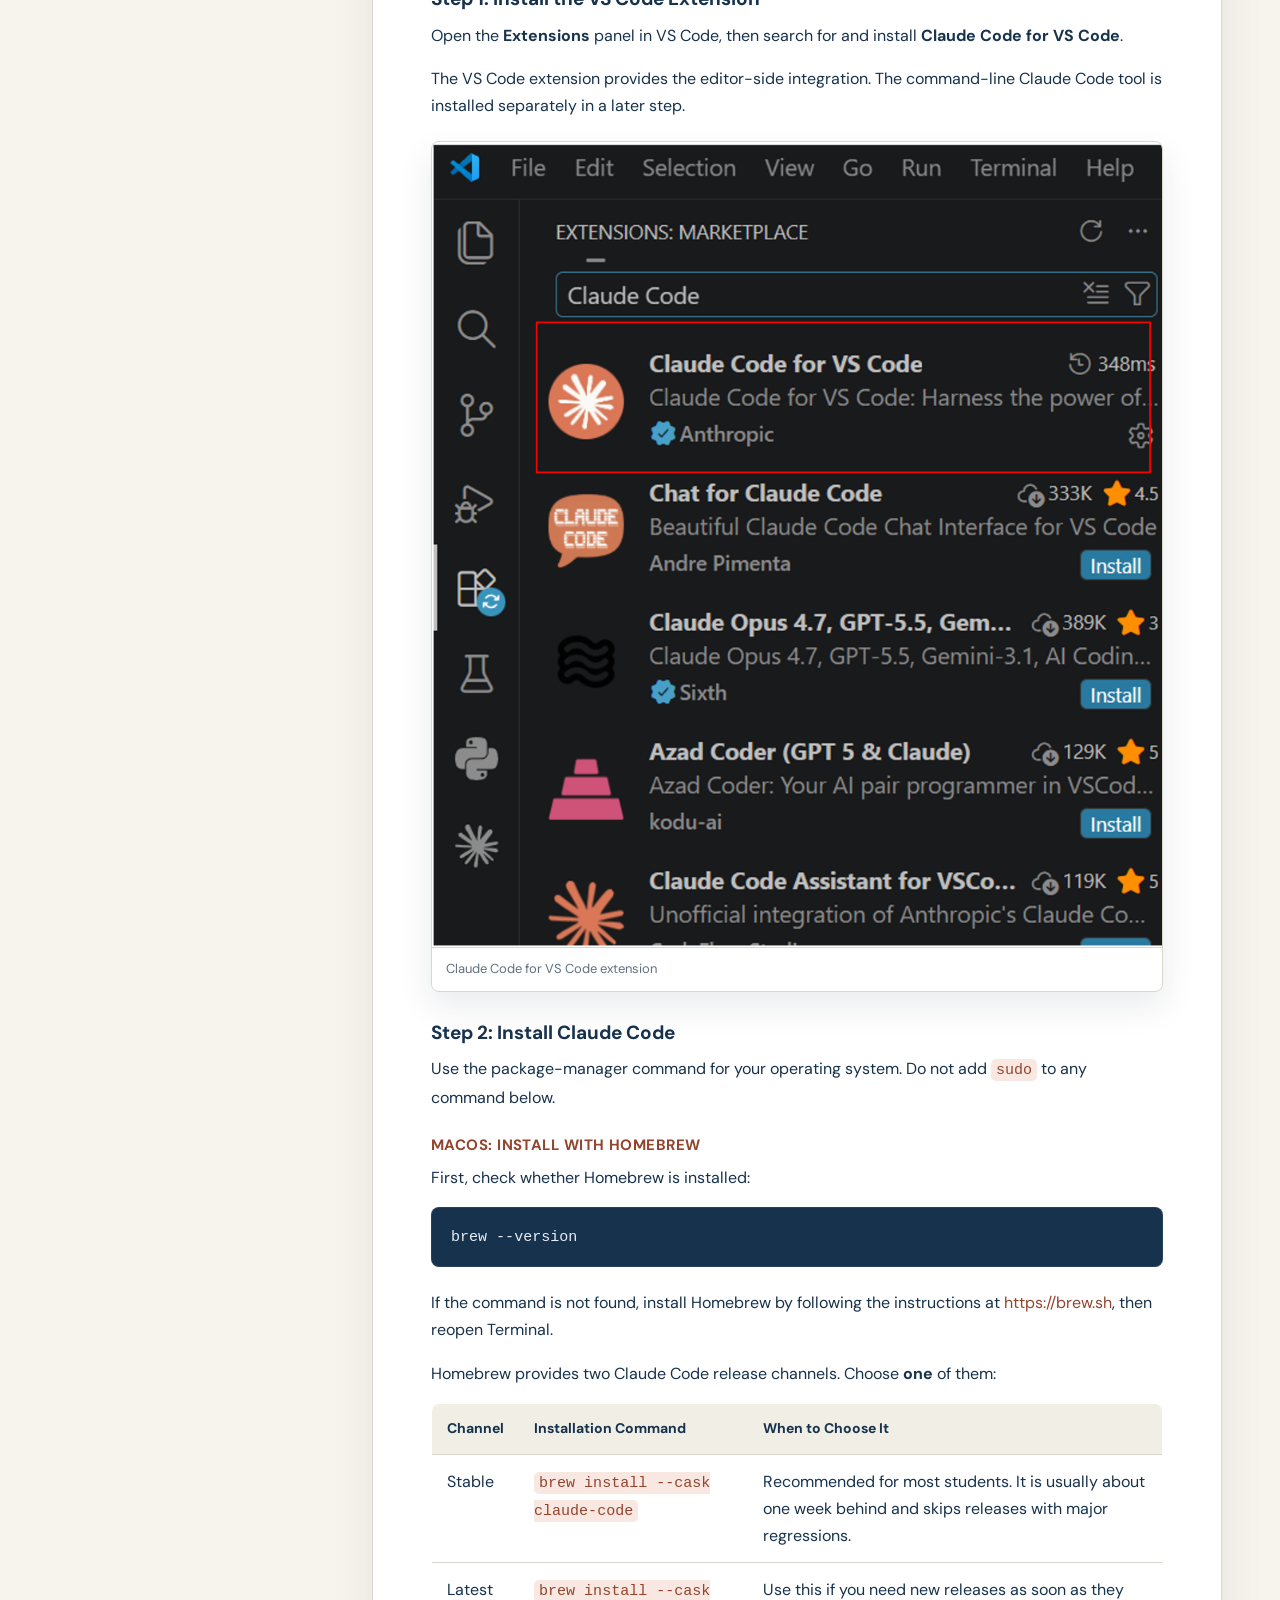
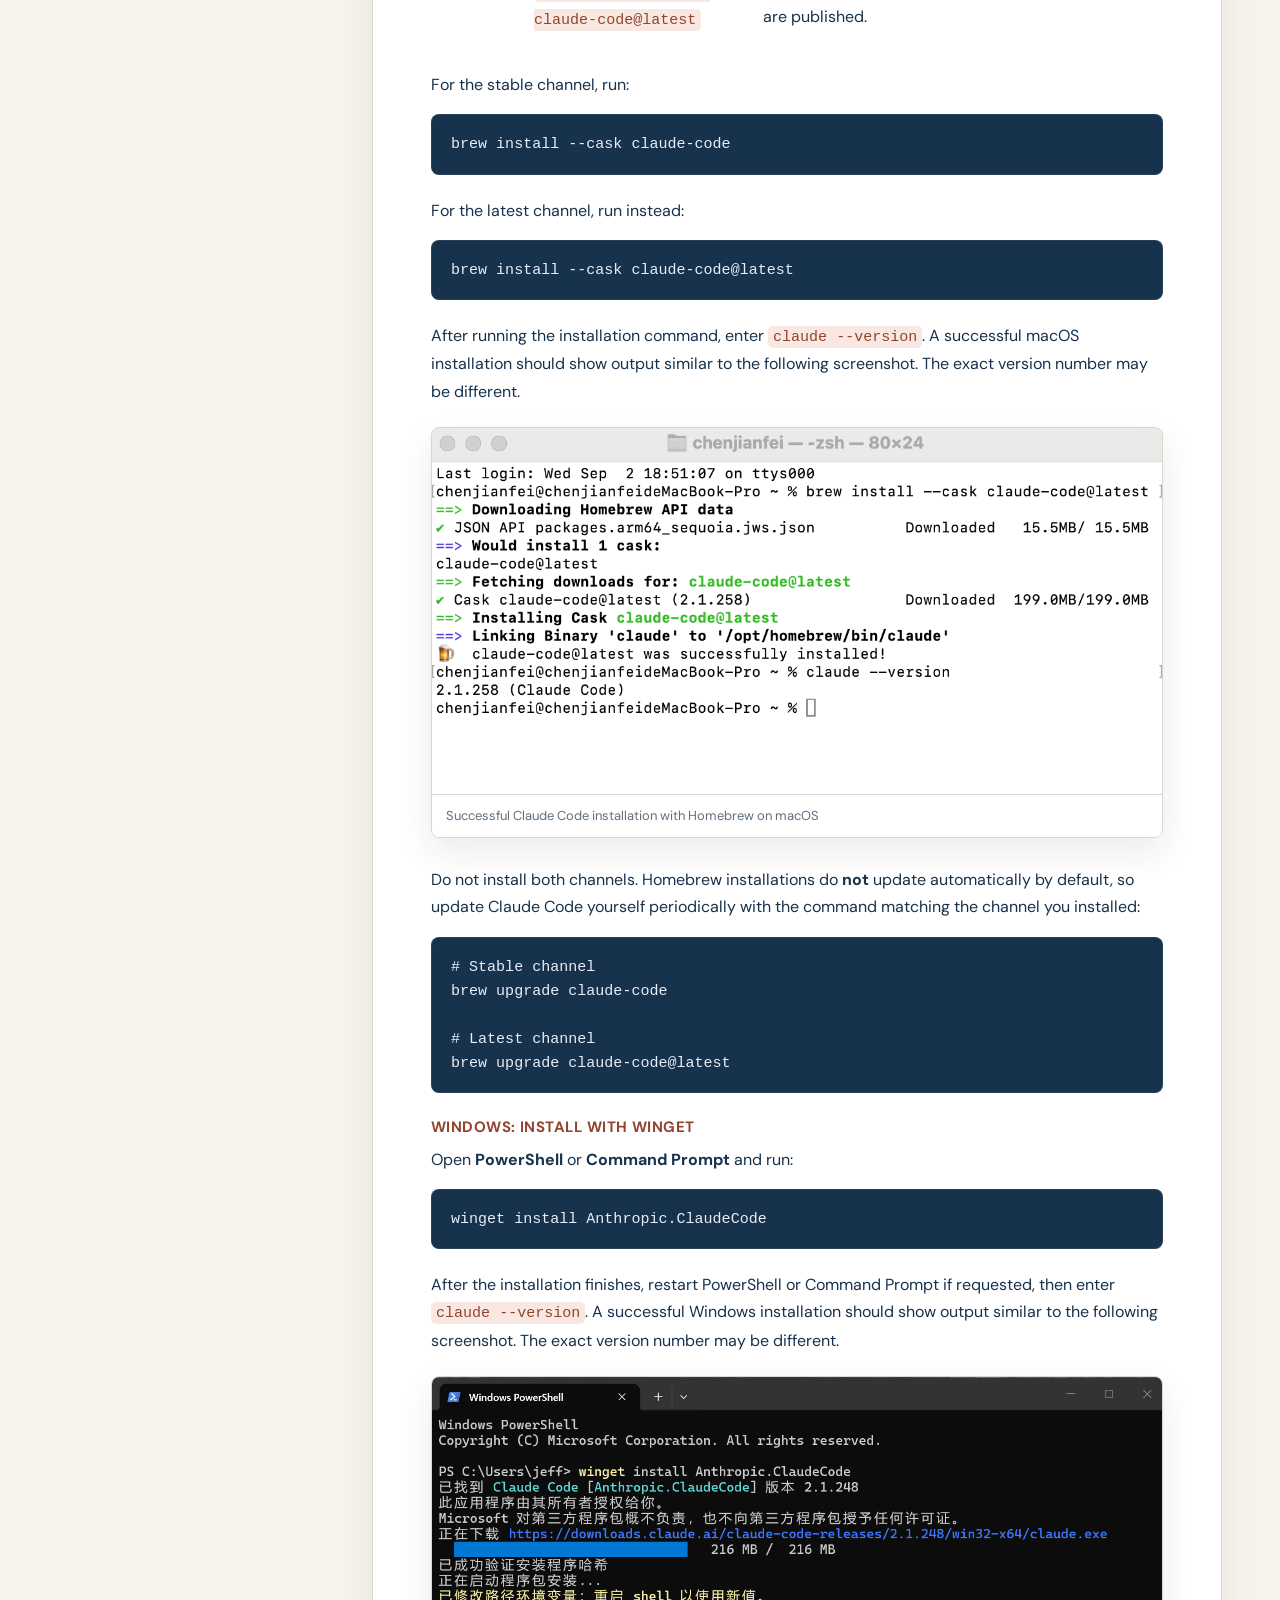
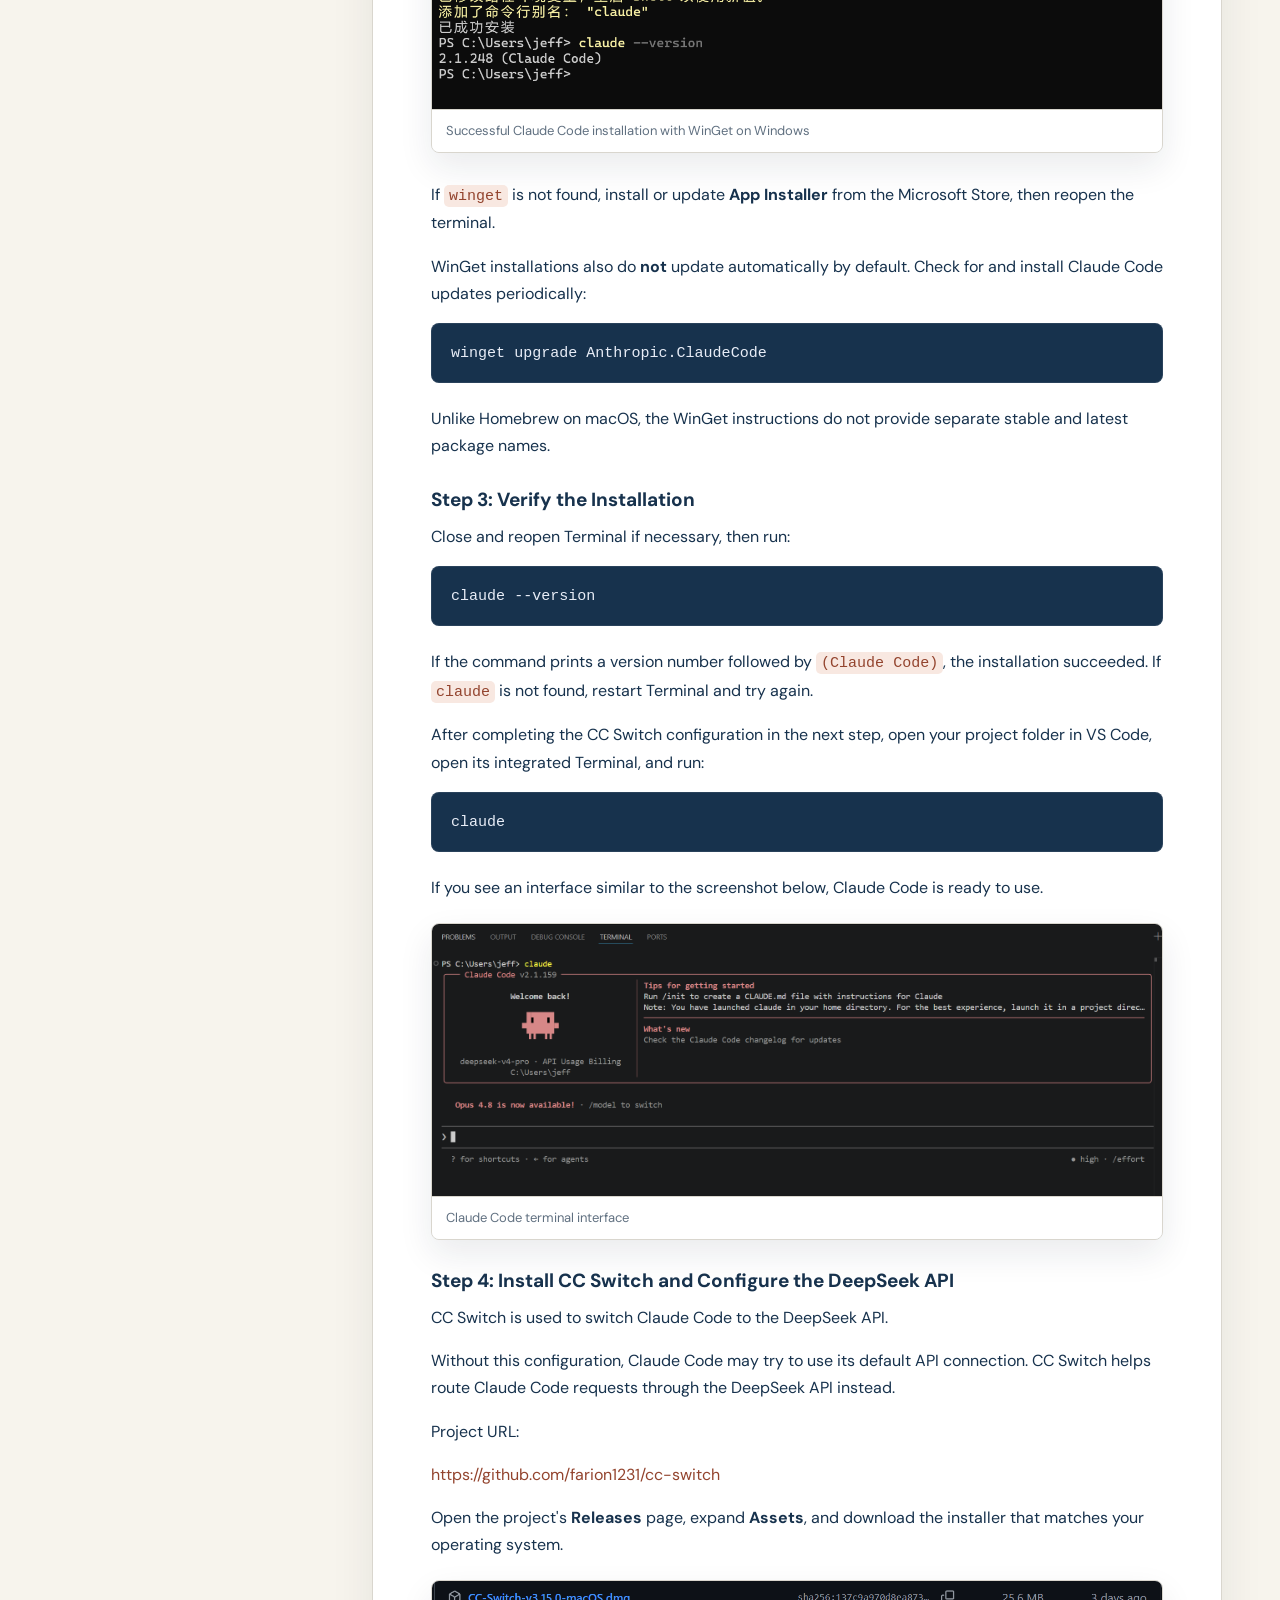
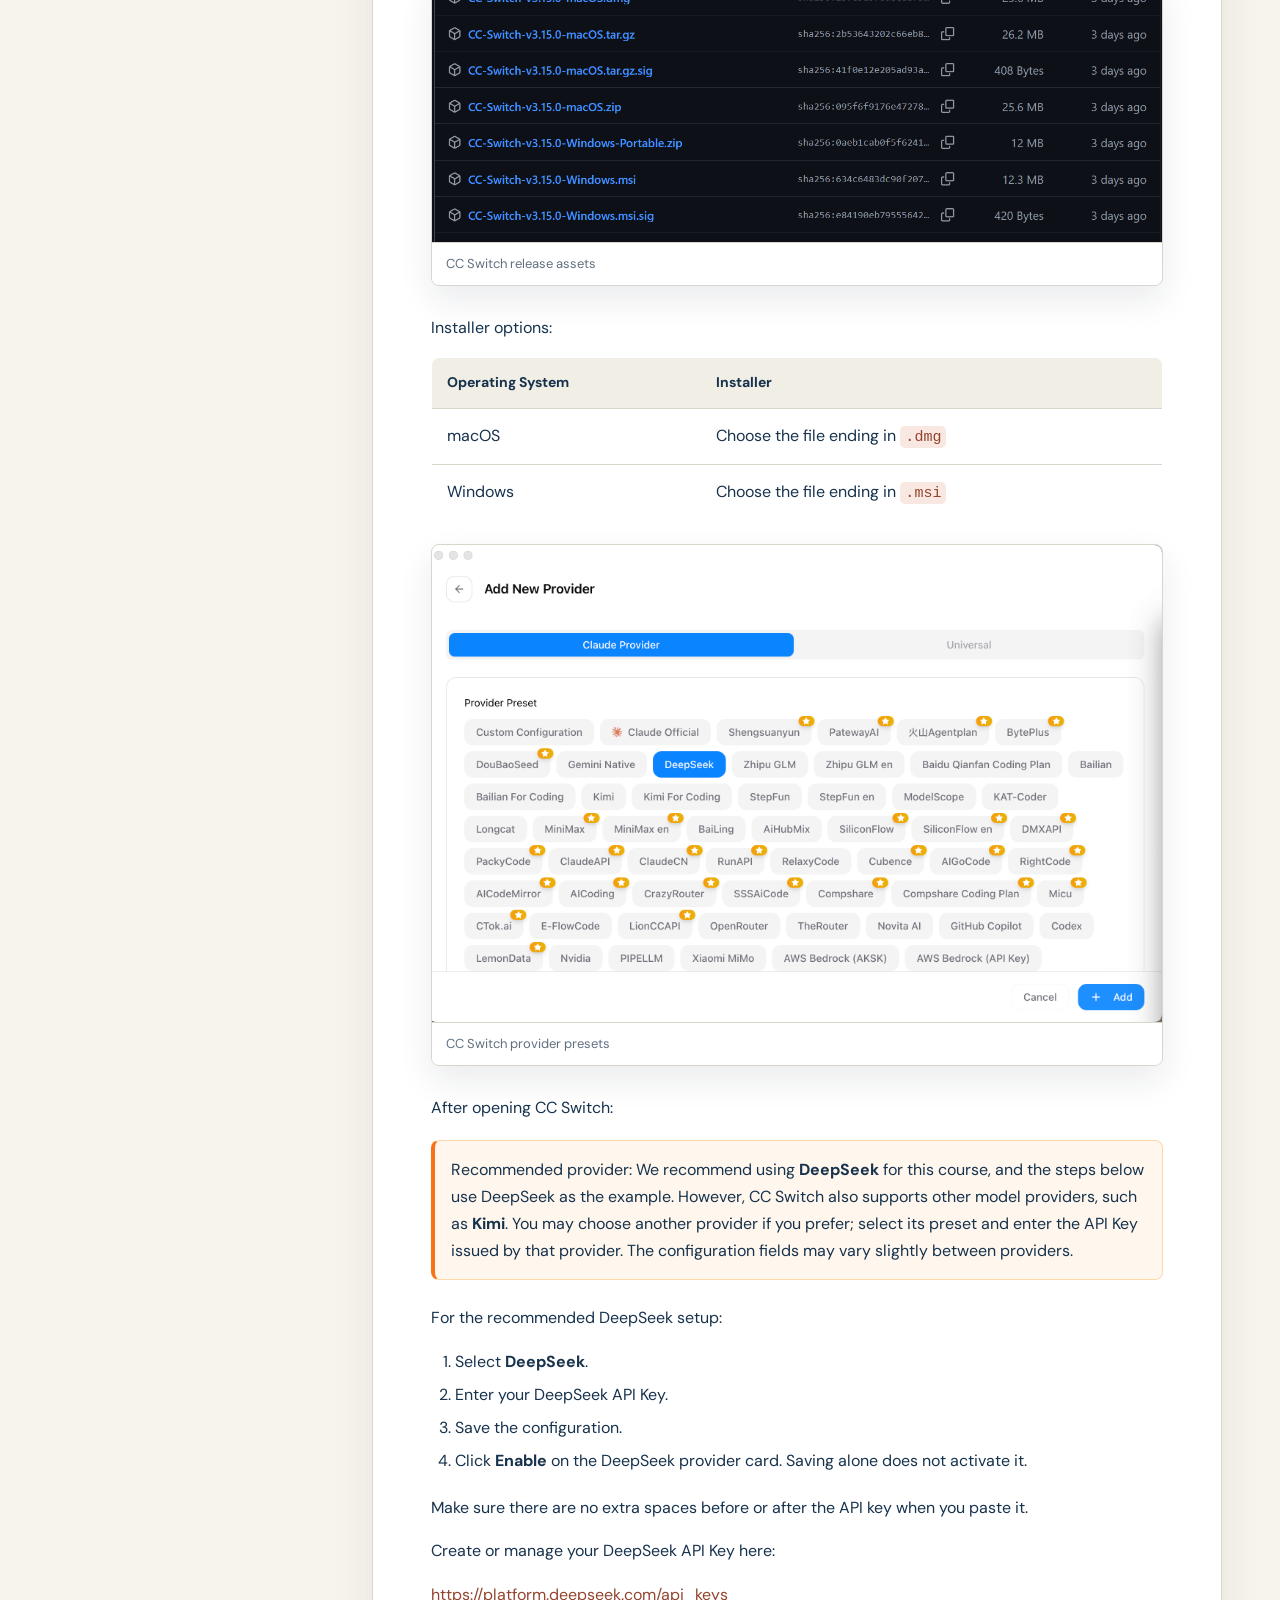
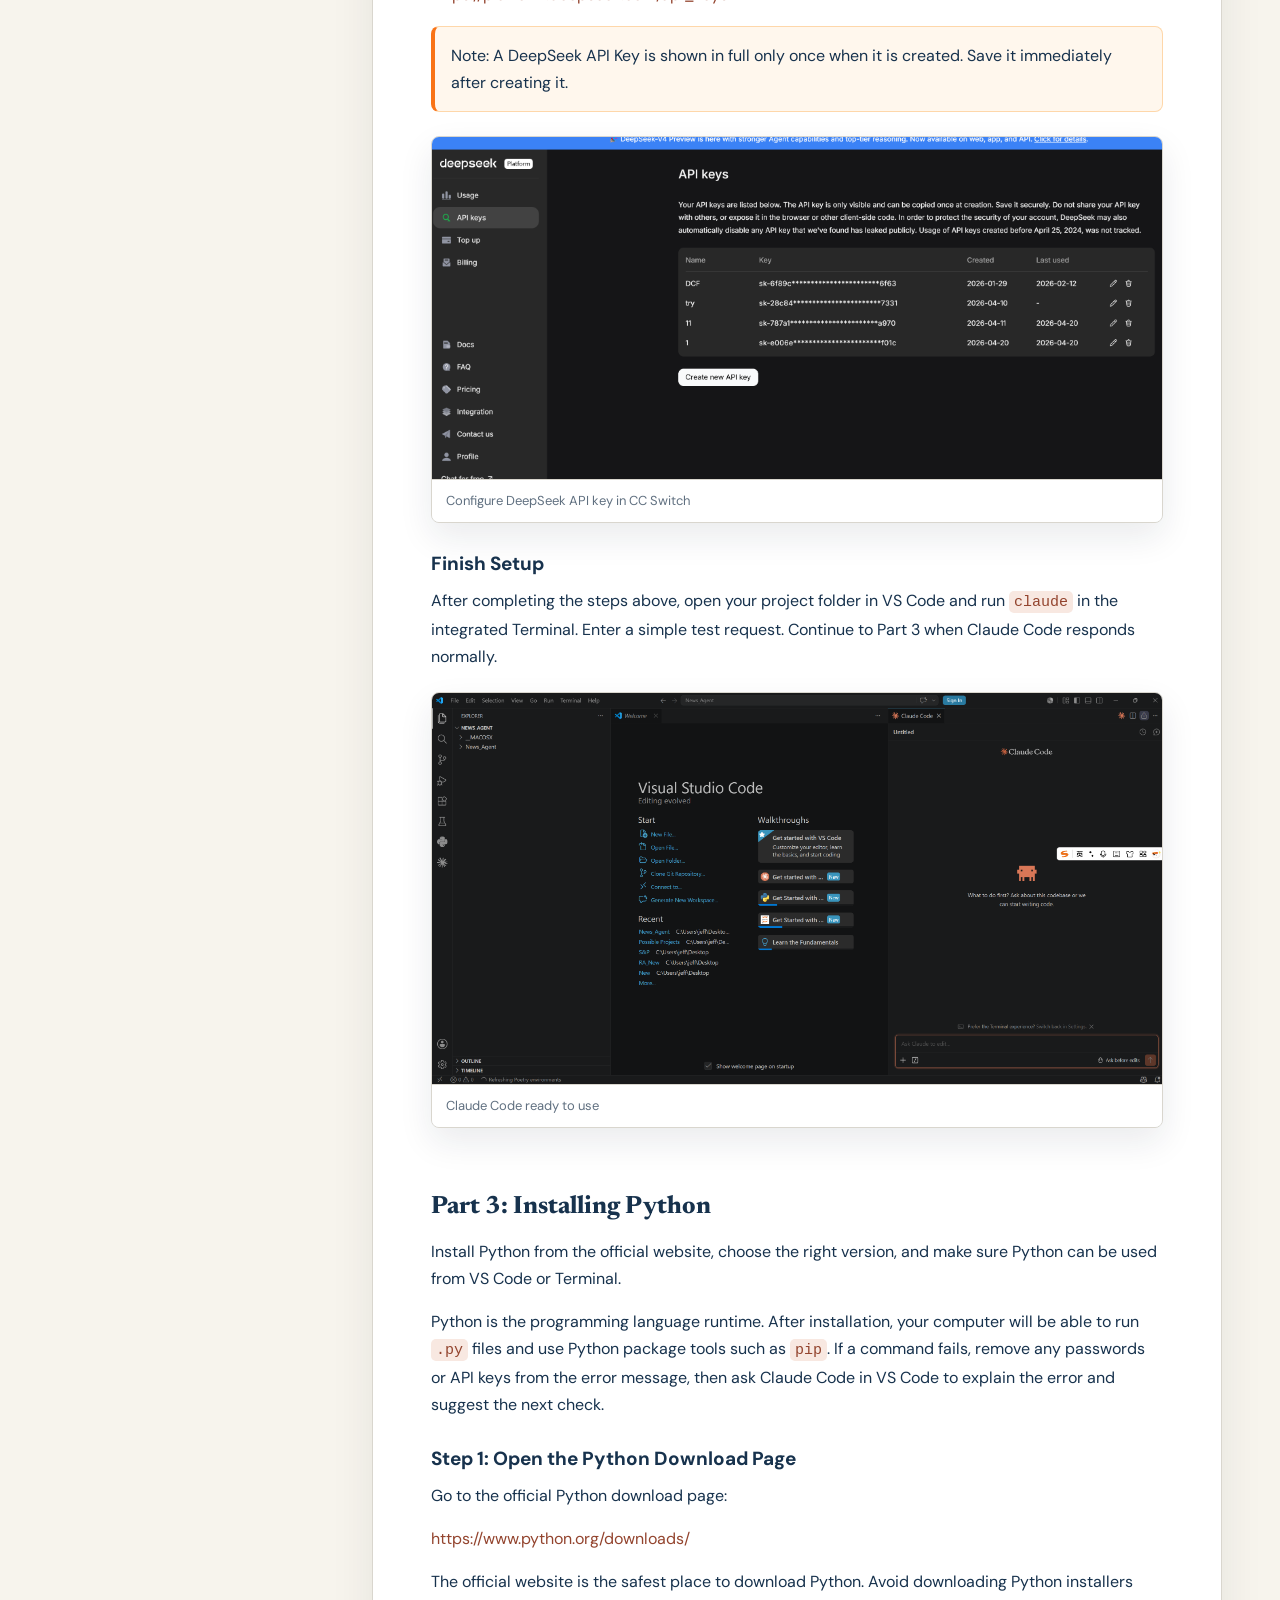
==== commit 22432f37: "Restore RA wording in setup guide" ====
--- a/resources/environment-setup/index.html
+++ b/resources/environment-setup/index.html
@@ -50,7 +50,7 @@
 <section id="part-1-installing-and-introducing-vs-code">
 <h2>Part 1: Installing and Introducing VS Code</h2>
 <p>Install VS Code, learn the main interface areas, and understand the menus commonly used by Python beginners.</p>
-<p>VS Code is the editor where you write, organize, run, and debug code. Installing it first gives the later Claude Code and Python steps one consistent place to work.</p>
+<p>VS Code is the editor where you write, organize, run, and debug code. It becomes especially useful after installing extensions such as Python and Jupyter.</p>
 <h3>Step 1: Download VS Code</h3>
 <p>Go to the official VS Code download page:</p>
 <p><a href="https://code.visualstudio.com/download" target="_blank" rel="noopener noreferrer">https://code.visualstudio.com/download</a></p>
@@ -86,7 +86,7 @@
 <p>VS Code supports many extensions, such as Python, Jupyter, and Claude Code for VS Code. Extensions connect VS Code with powerful development tools.</p>
 <p>After installing a new extension, reopen VS Code if the extension asks you to reload.</p>
 <p>Recommended extensions for Python beginners:</p>
-<ul><li><strong>Python</strong> by Microsoft: provides Python language support, running, debugging, and environment selection.</li><li><strong>Jupyter</strong> by Microsoft: allows you to work with Python notebooks.</li><li><strong>Claude Code for VS Code</strong> by Anthropic: allows you to use Claude Code inside VS Code. The current extension requires VS Code 1.98.0 or later.</li></ul>
+<ul><li><strong>Python</strong>: provides Python language support, running, debugging, and environment selection.</li><li><strong>Jupyter</strong>: allows you to work with Python notebooks.</li><li><strong>Claude Code for VS Code</strong>: allows you to use Claude Code inside VS Code.</li></ul>
 <figure class="image-frame">
   <img src="python-install-assets/image13.png" alt="VS Code Extensions">
   <figcaption class="caption">VS Code Extensions</figcaption>
@@ -106,10 +106,10 @@
 <p>Install Claude Code, connect it with VS Code, and configure the DeepSeek API through CC Switch.</p>
 <p>Claude Code is a coding assistant that can help you understand code, edit files, run commands, and work inside a project. In this guide, Claude Code is configured to use the DeepSeek API through CC Switch.</p>
 <h3>Prerequisites</h3>
-<ul class="checklist"><li>macOS 13.0 or later, or Windows 10 version 1809 or later</li><li>VS Code 1.98.0 or later</li><li>A DeepSeek account, API Key, and sufficient API balance</li><li>A Terminal or command prompt</li><li>Homebrew on macOS, or WinGet on Windows</li><li>A network environment that can access the selected package manager</li></ul>
-<blockquote><p>Installation note: Anthropic recommends its native installer. This course guide instead uses Anthropic&#x27;s official Homebrew and WinGet packages, which are straightforward to update and do not require Node.js or npm. The DeepSeek and CC Switch configuration later in this guide is a third-party provider setup, not Anthropic&#x27;s official login flow. API usage is billed by DeepSeek under its own pricing and terms.</p></blockquote>
+<ul class="checklist"><li>VS Code</li><li>A DeepSeek API Key</li><li>A Terminal or command prompt</li><li>Homebrew on macOS, or WinGet on Windows</li><li>A network environment that can access the selected package manager</li></ul>
+<blockquote><p>Installation note: Anthropic recommends its native installer. This guide uses Anthropic&#x27;s official Homebrew and WinGet alternatives, which do not require Node.js or npm. The DeepSeek and CC Switch configuration later in this guide is not part of Anthropic&#x27;s official account setup.</p></blockquote>
 <h3>Step 1: Install the VS Code Extension</h3>
-<p>Open the <strong>Extensions</strong> panel in VS Code, then search for and install <strong>Claude Code for VS Code</strong>. Confirm that the publisher is <strong>Anthropic</strong>, or use the <a href="https://marketplace.visualstudio.com/items?itemName=anthropic.claude-code" target="_blank" rel="noopener noreferrer">official Visual Studio Marketplace page</a>.</p>
+<p>Open the <strong>Extensions</strong> panel in VS Code, then search for and install <strong>Claude Code for VS Code</strong>.</p>
 <p>The VS Code extension provides the editor-side integration. The command-line Claude Code tool is installed separately in a later step.</p>
 <figure class="image-frame">
   <img src="install-cc-in-vscode-assets/image1.png" alt="Claude Code for VS Code extension">
@@ -166,10 +166,9 @@
 </figure>
 <h3>Step 4: Install CC Switch and Configure the DeepSeek API</h3>
 <p>CC Switch is used to switch Claude Code to the DeepSeek API.</p>
-<p>Without this configuration, Claude Code may try to use its default API connection. CC Switch writes the provider settings that route Claude Code requests to DeepSeek instead.</p>
-<blockquote><p>Security note: CC Switch is a community-maintained, open-source application; it is not an Anthropic or DeepSeek product. Download it only from the official project website or GitHub repository. Your API key is a secret stored on your computer: never paste it into course submissions, screenshots, chat messages, or source files.</p></blockquote>
+<p>Without this configuration, Claude Code may try to use its default API connection. CC Switch helps route Claude Code requests through the DeepSeek API instead.</p>
 <p>Project URL:</p>
-<p><a href="https://ccswitch.io" target="_blank" rel="noopener noreferrer">https://ccswitch.io</a> · <a href="https://github.com/farion1231/cc-switch" target="_blank" rel="noopener noreferrer">https://github.com/farion1231/cc-switch</a></p>
+<p><a href="https://github.com/farion1231/cc-switch" target="_blank" rel="noopener noreferrer">https://github.com/farion1231/cc-switch</a></p>
 <p>Open the project&#x27;s <strong>Releases</strong> page, expand <strong>Assets</strong>, and download the installer that matches your operating system.</p>
 <figure class="image-frame">
   <img src="install-cc-in-vscode-assets/image6.png" alt="CC Switch release assets">
@@ -184,10 +183,10 @@
   <img src="install-cc-in-vscode-assets/image7.png" alt="CC Switch provider presets">
   <figcaption class="caption">CC Switch provider presets</figcaption>
 </figure>
-<p>After opening CC Switch, make sure <strong>Claude Code</strong> is the selected application. Then:</p>
+<p>After opening CC Switch:</p>
 <blockquote><p>Recommended provider: We recommend using <strong>DeepSeek</strong> for this course, and the steps below use DeepSeek as the example. However, CC Switch also supports other model providers, such as <strong>Kimi</strong>. You may choose another provider if you prefer; select its preset and enter the API Key issued by that provider. The configuration fields may vary slightly between providers.</p></blockquote>
 <p>For the recommended DeepSeek setup:</p>
-<ol><li>Click <strong>Add Provider</strong>.</li><li>Stay on <strong>Claude Provider</strong> and select the <strong>DeepSeek</strong> preset.</li><li>Enter your DeepSeek API Key. The preset fills in the endpoint and current model settings.</li><li>Click <strong>Add</strong> to save the provider.</li><li>Find the new DeepSeek provider card and click <strong>Enable</strong>. Saving alone does not activate it.</li></ol>
+<ol><li>Select <strong>DeepSeek</strong>.</li><li>Enter your DeepSeek API Key.</li><li>Save the configuration.</li><li>Click <strong>Enable</strong> on the DeepSeek provider card. Saving alone does not activate it.</li></ol>
 <p>Make sure there are no extra spaces before or after the API key when you paste it.</p>
 <p>Create or manage your DeepSeek API Key here:</p>
 <p><a href="https://platform.deepseek.com/api_keys" target="_blank" rel="noopener noreferrer">https://platform.deepseek.com/api_keys</a></p>
@@ -197,8 +196,7 @@
   <figcaption class="caption">Configure DeepSeek API key in CC Switch</figcaption>
 </figure>
 <h3>Finish Setup</h3>
-<p>Open your project folder in VS Code, open the integrated Terminal, and run <code>claude</code>. Enter a simple test request. If Claude Code responds normally, the DeepSeek provider is active and you can use Claude Code while completing Part 3.</p>
-<p>If Claude Code still asks you to sign in or shows an onboarding wizard, open <strong>CC Switch -&gt; Settings -&gt; General</strong>, enable <strong>Skip Claude Code first-run confirmation</strong>, close Claude Code, and start it again. This setting skips the official onboarding screen; it does not create an Anthropic account.</p>
+<p>After completing the steps above, open your project folder in VS Code and run <code>claude</code> in the integrated Terminal. Enter a simple test request. Continue to Part 3 when Claude Code responds normally.</p>
 <figure class="image-frame">
   <img src="install-cc-in-vscode-assets/image9.png" alt="Claude Code ready to use">
   <figcaption class="caption">Claude Code ready to use</figcaption>
@@ -206,7 +204,7 @@
 </section>
 <section id="part-3-installing-python">
 <h2>Part 3: Installing Python</h2>
-<p>Now that VS Code and Claude Code are ready, install Python from the official website, choose the right version, and make sure Python can be used from the VS Code terminal.</p>
+<p>Install Python from the official website, choose the right version, and make sure Python can be used from VS Code or Terminal.</p>
 <p>Python is the programming language runtime. After installation, your computer will be able to run <code>.py</code> files and use Python package tools such as <code>pip</code>. If a command fails, remove any passwords or API keys from the error message, then ask Claude Code in VS Code to explain the error and suggest the next check.</p>
 <h3>Step 1: Open the Python Download Page</h3>
 <p>Go to the official Python download page:</p>
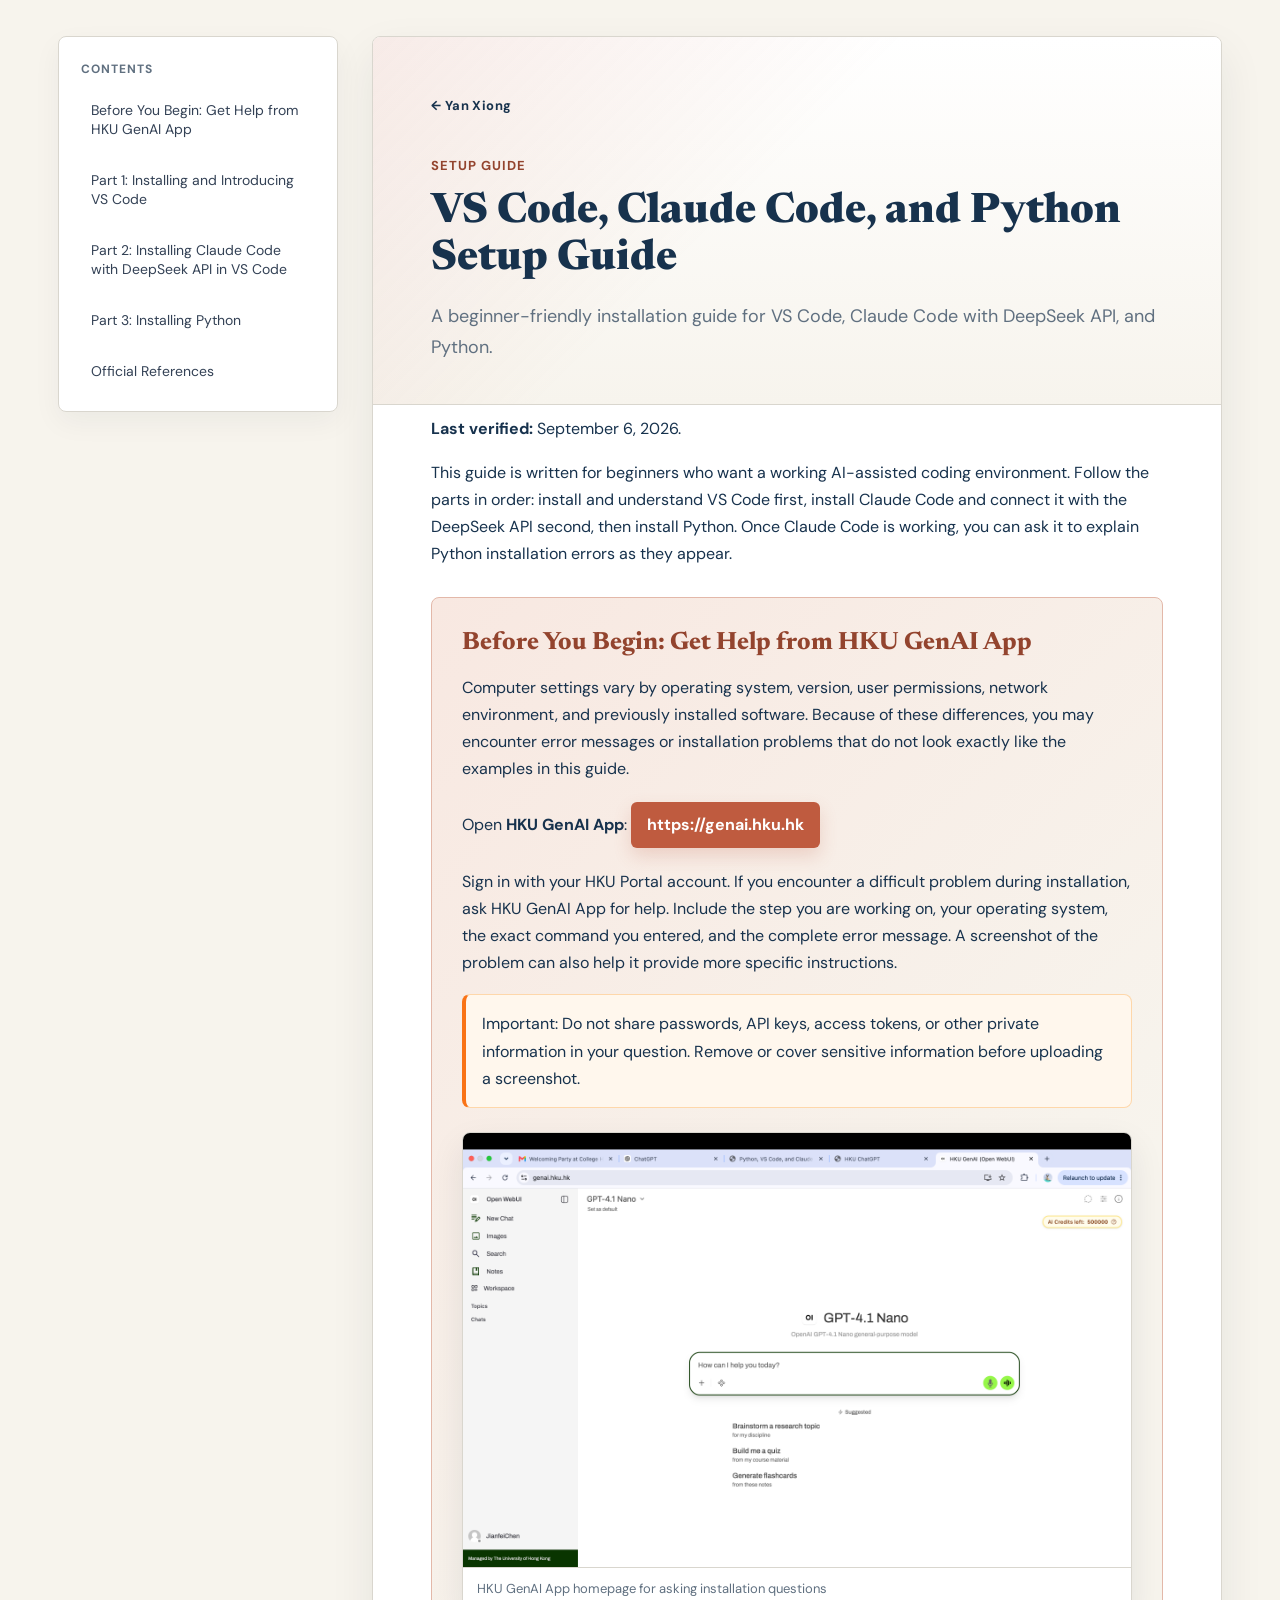
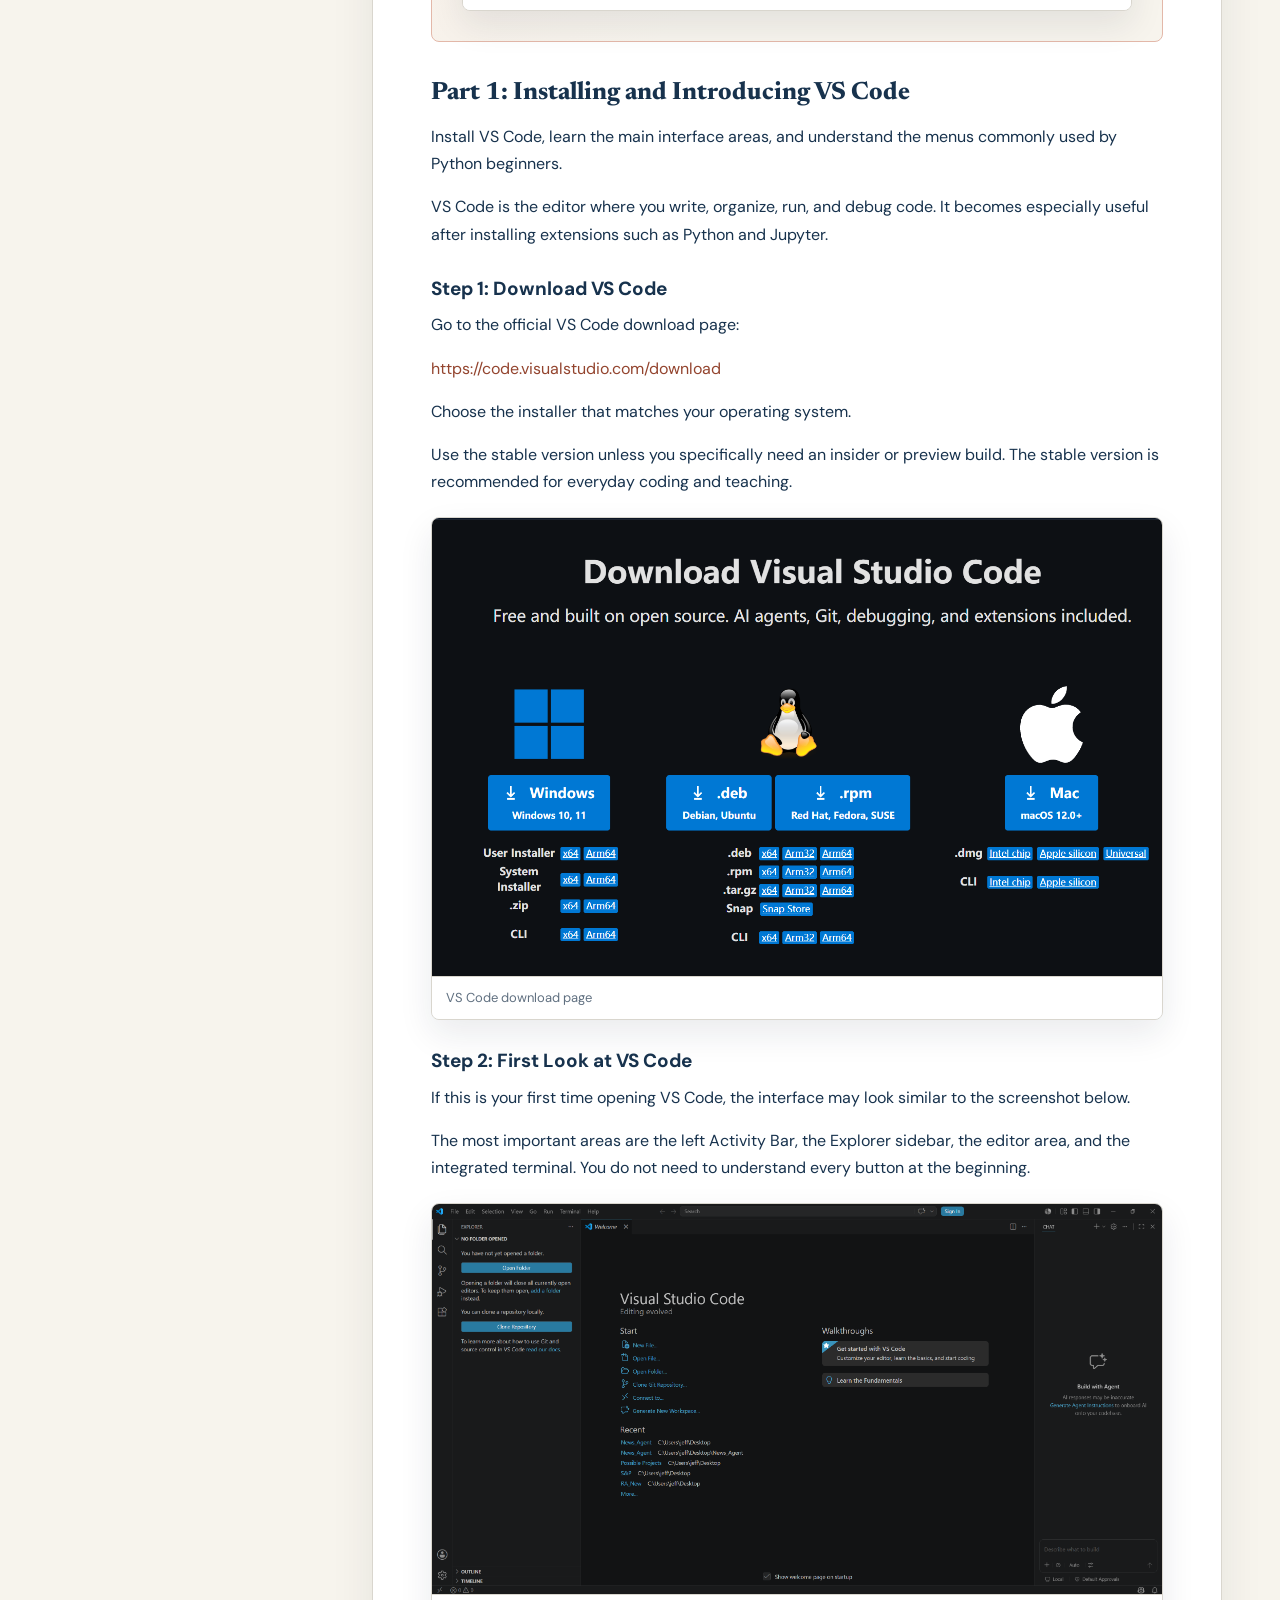
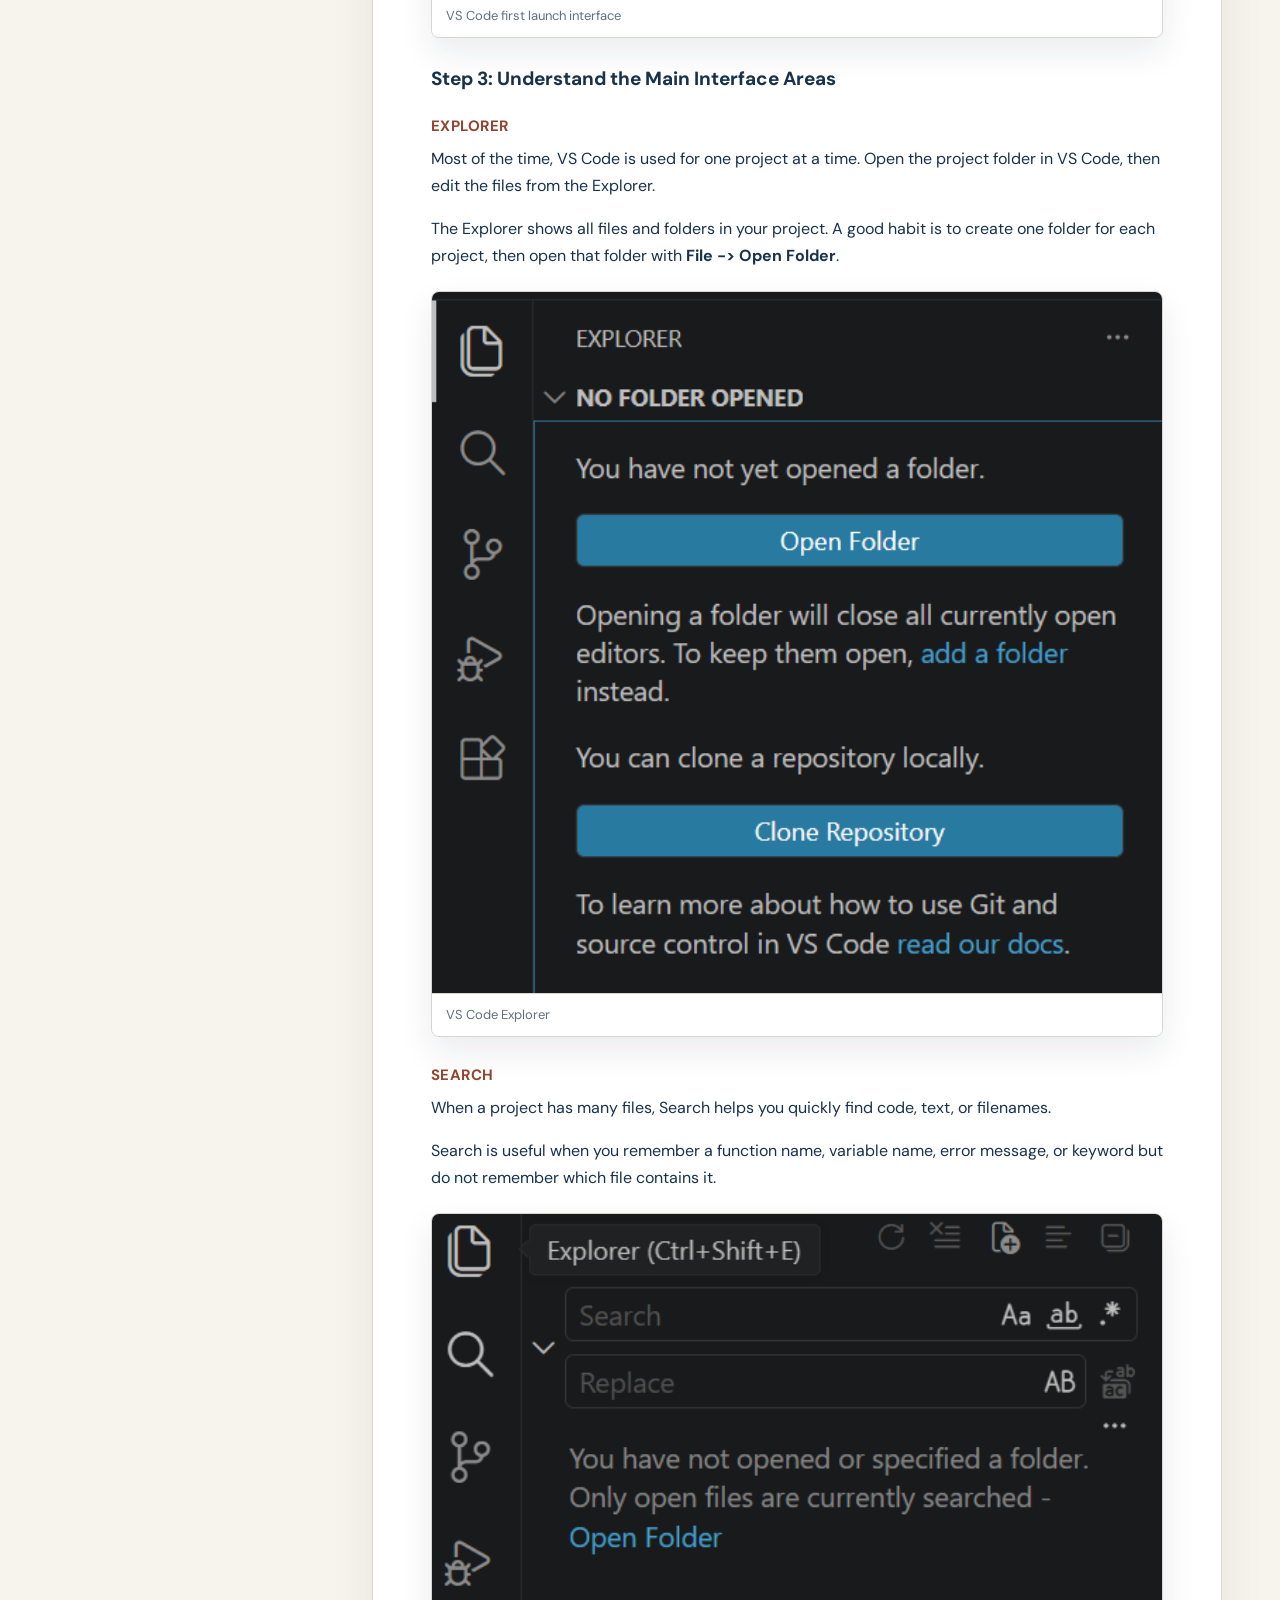
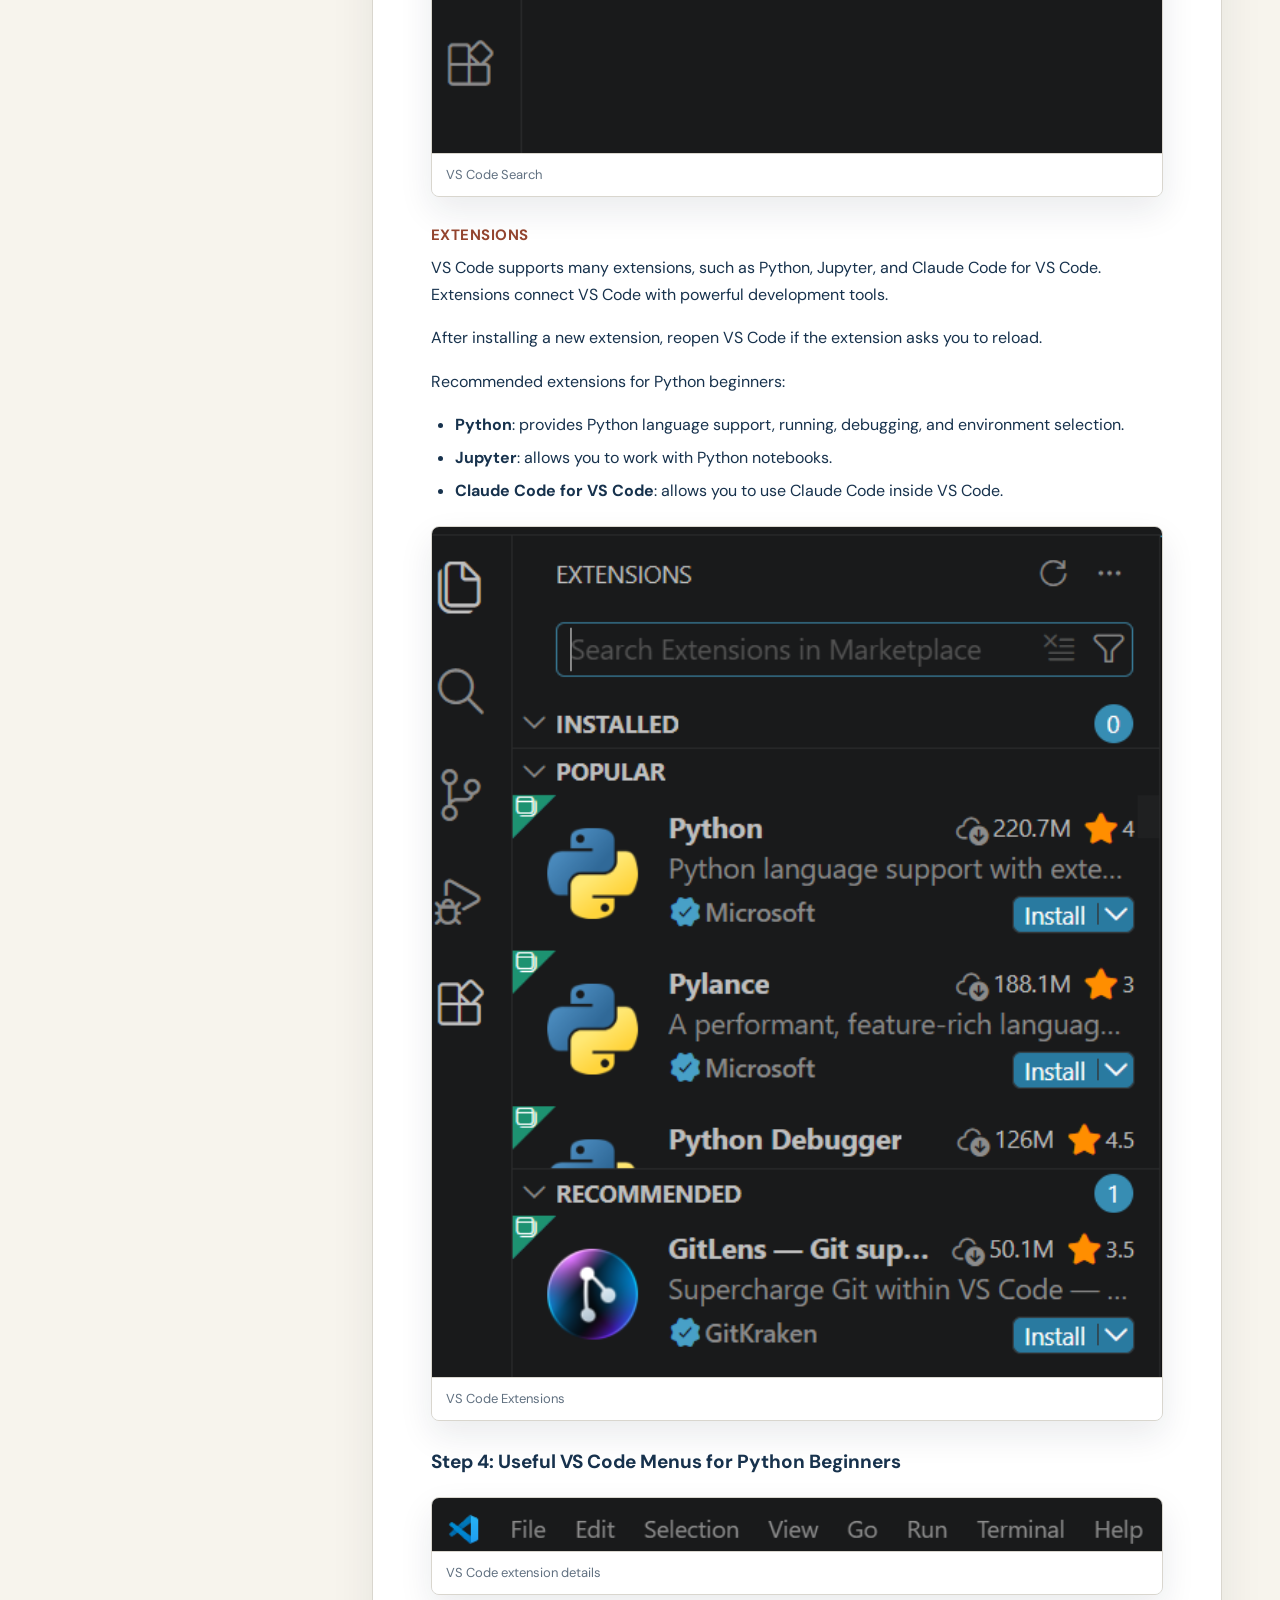
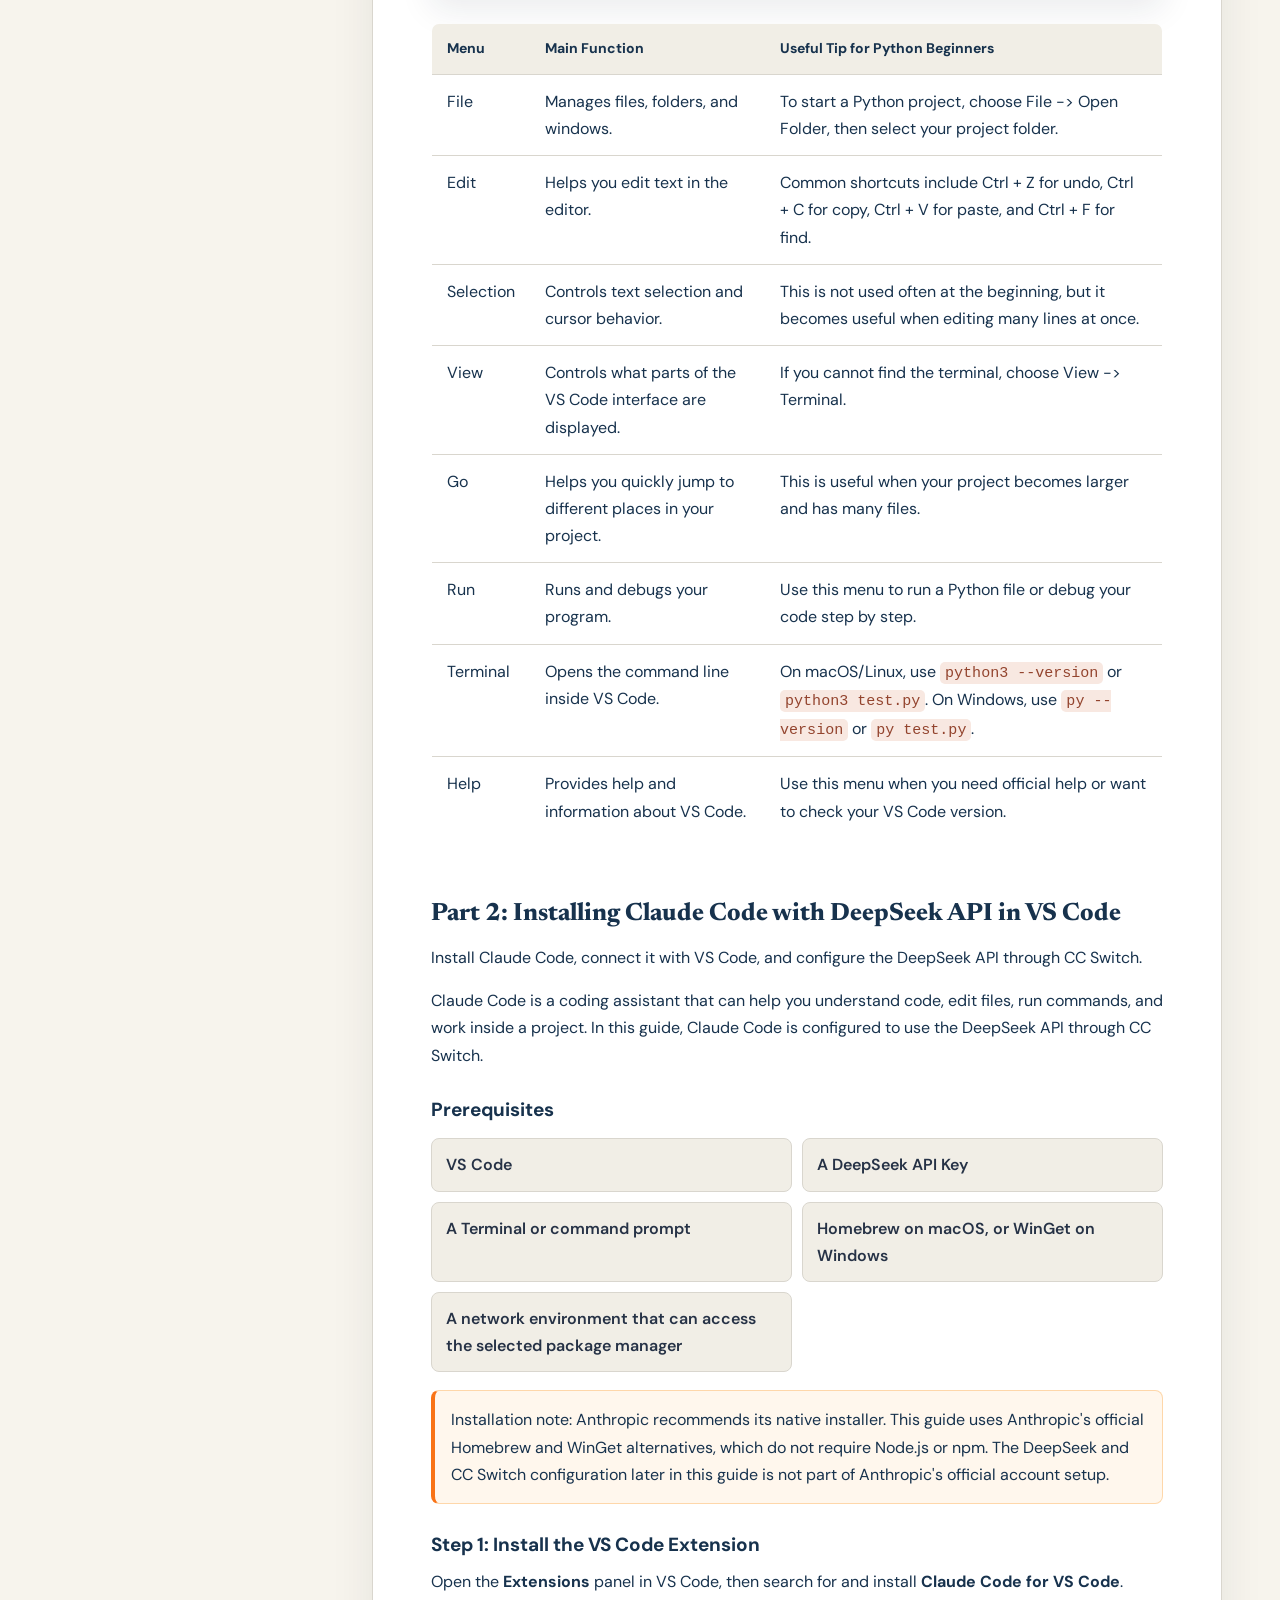
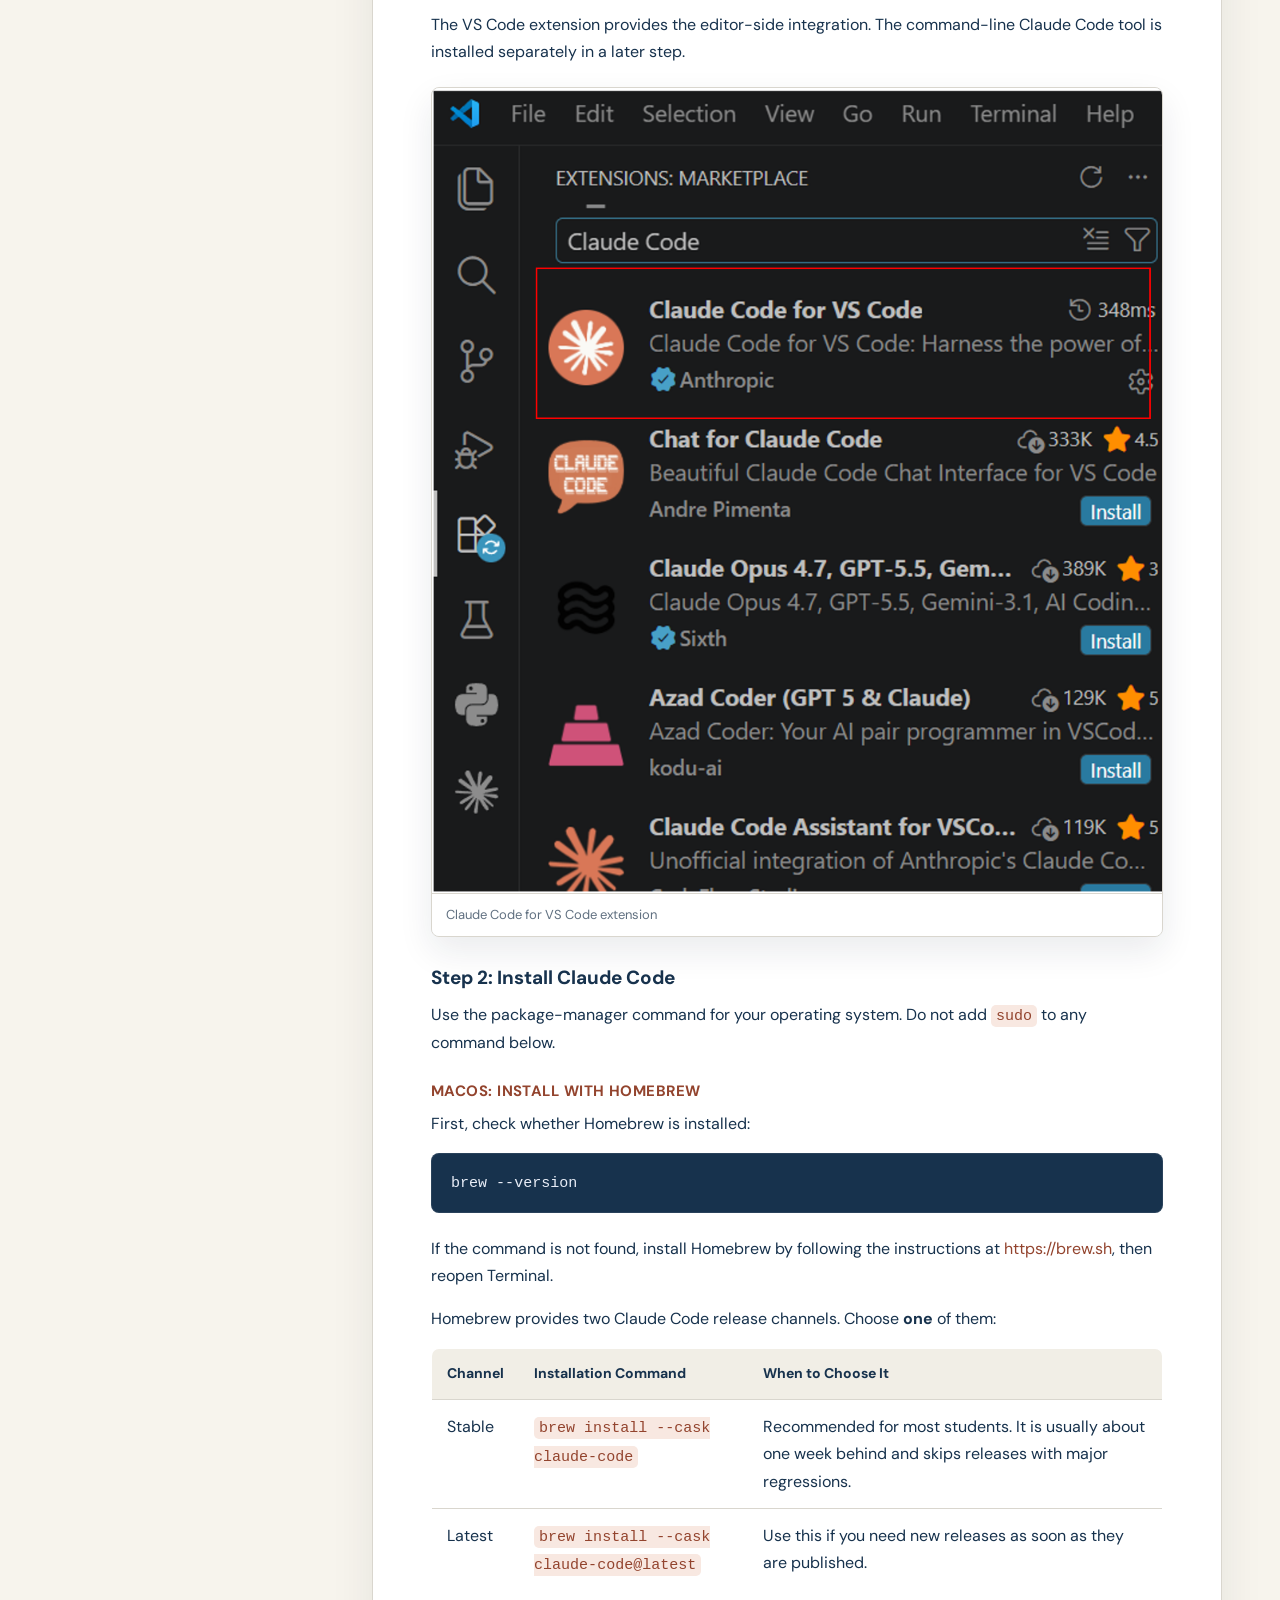
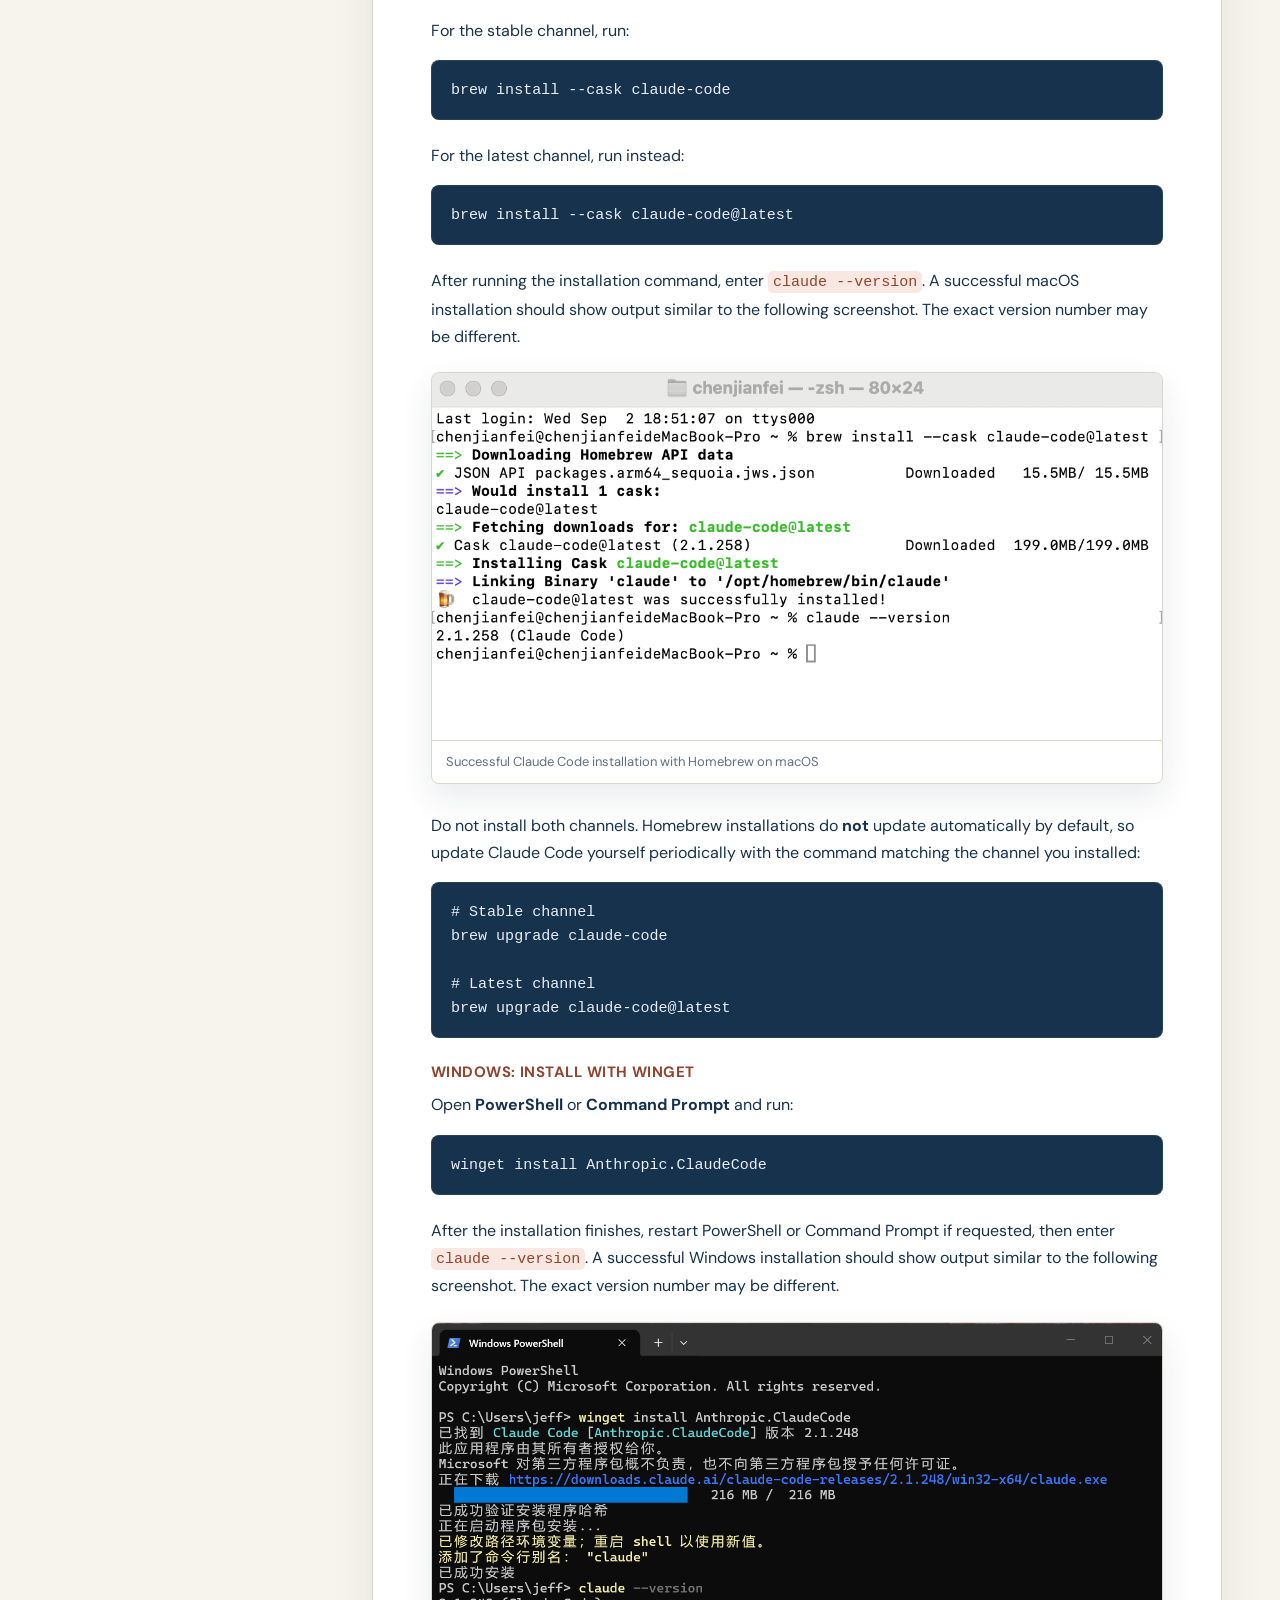
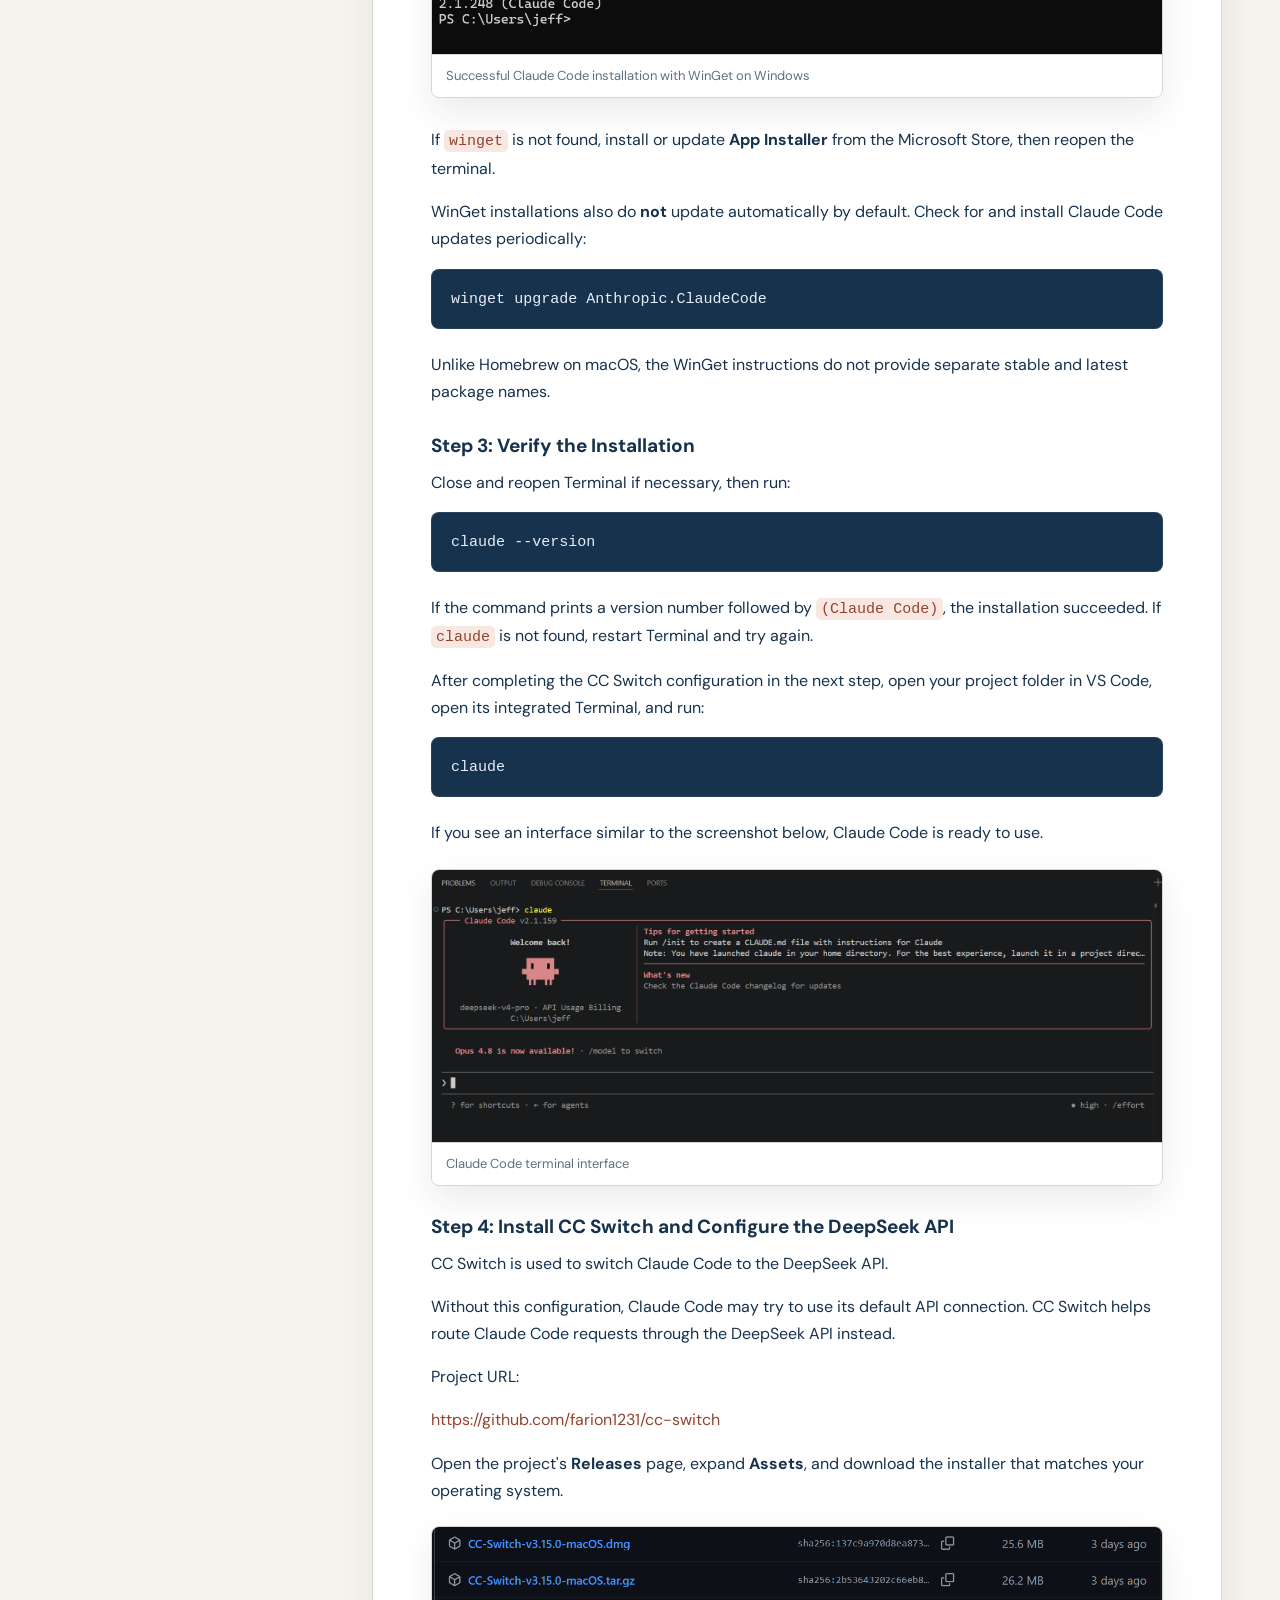
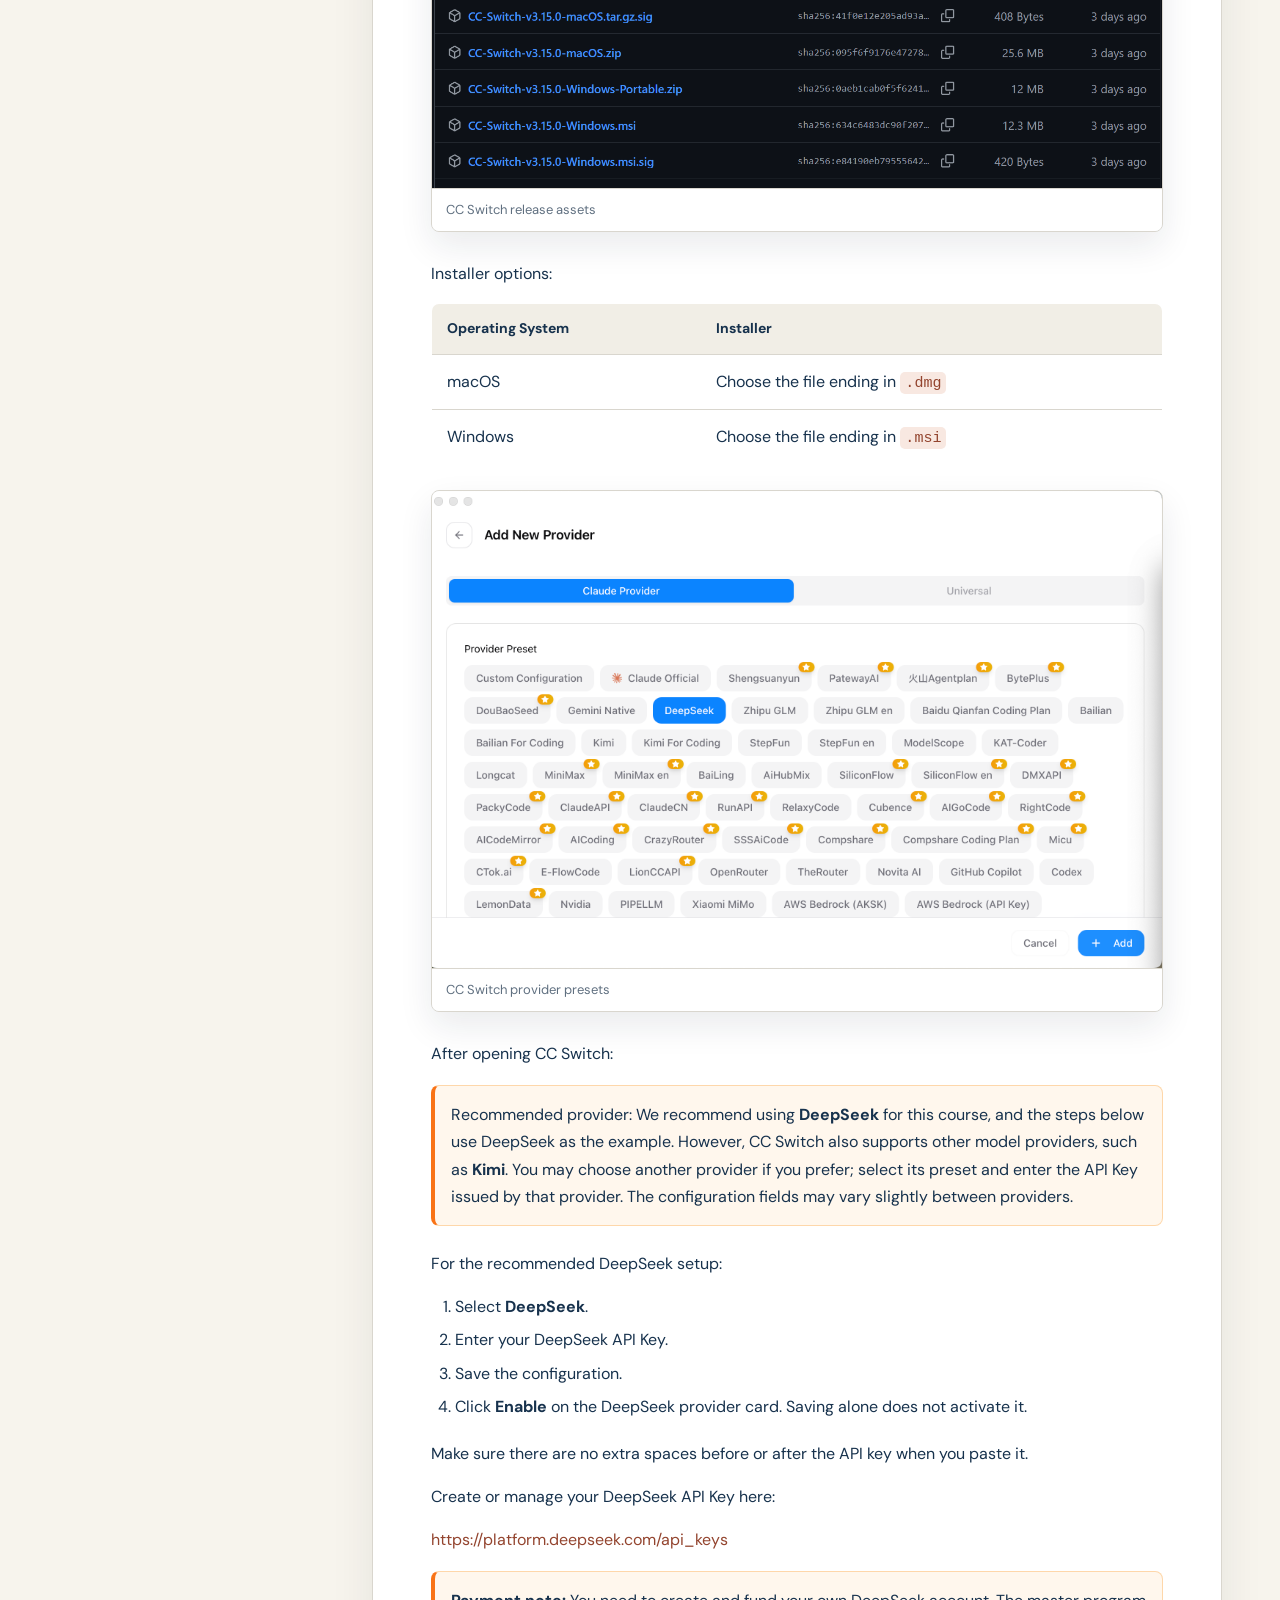
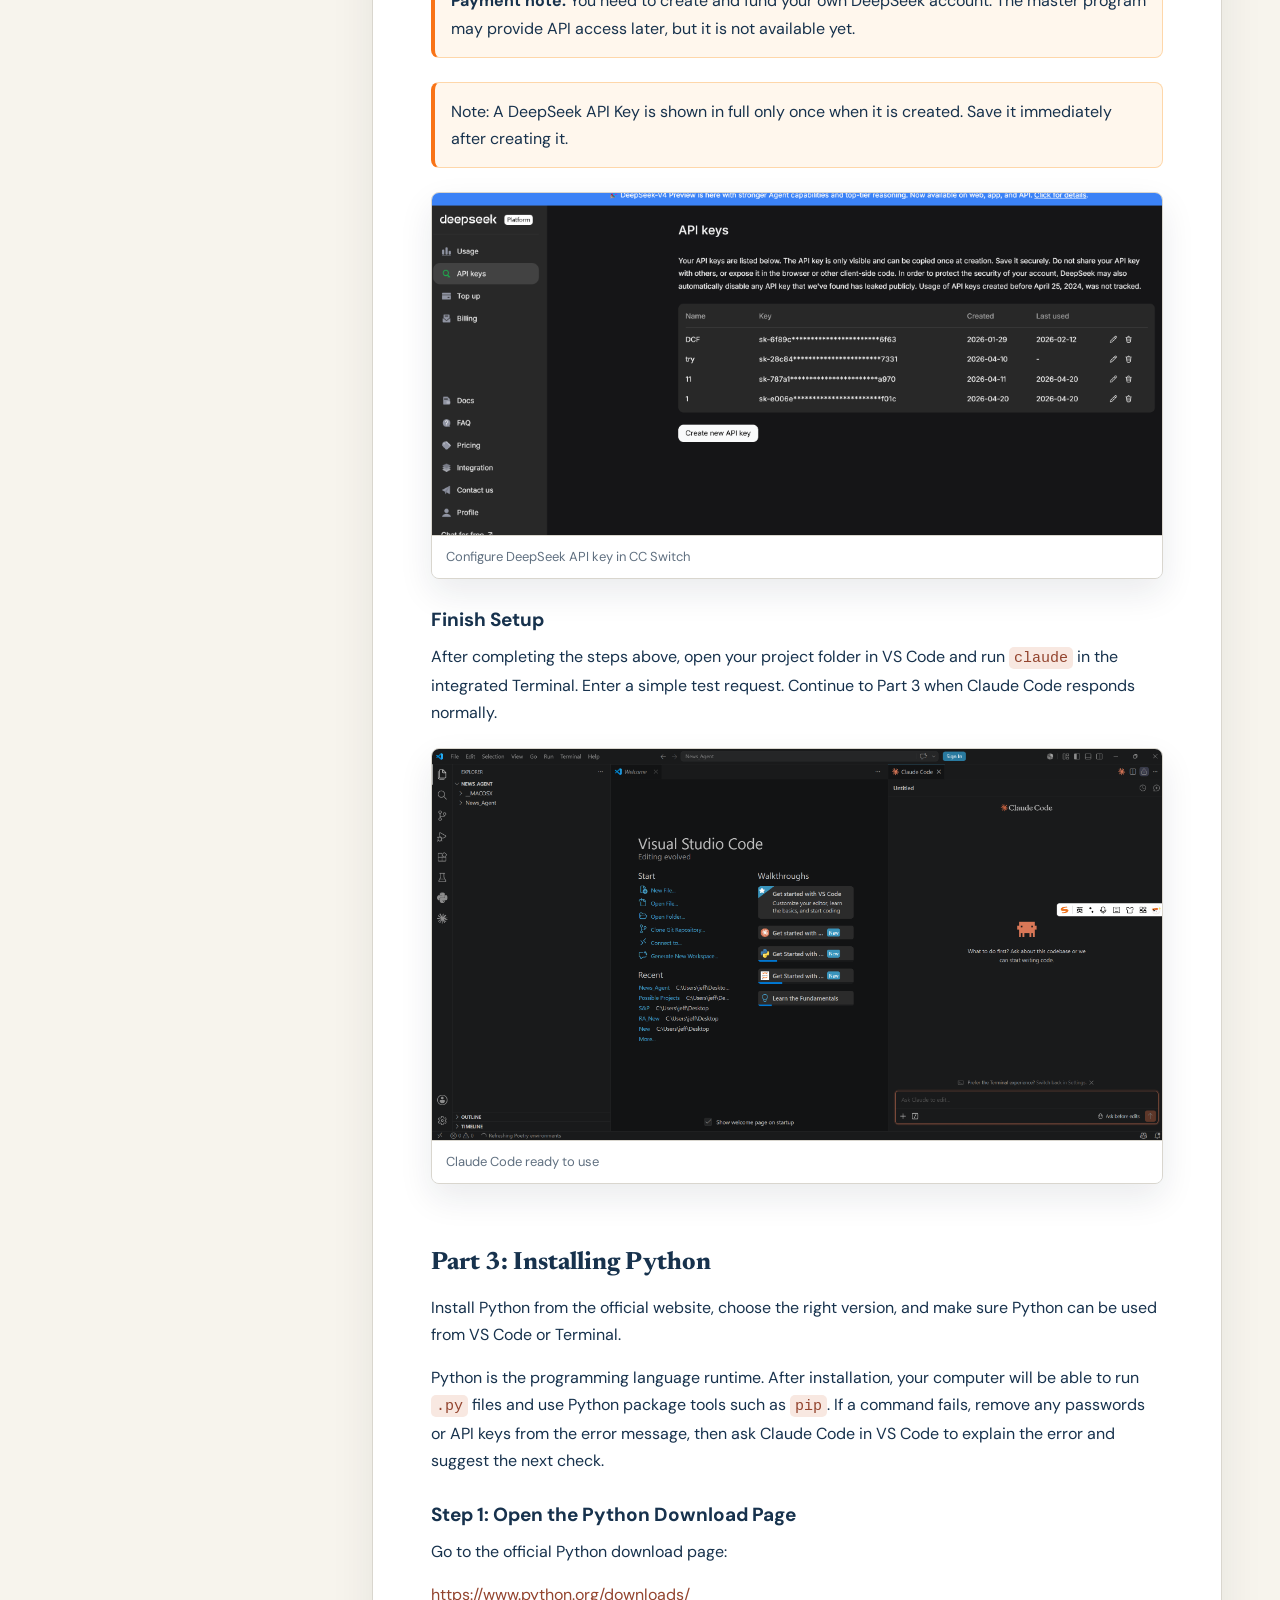
==== commit a9b263e5: "Clarify DeepSeek API payment in setup guide" ====
--- a/resources/environment-setup/index.html
+++ b/resources/environment-setup/index.html
@@ -34,7 +34,7 @@
       </header>
 
       <div class="content">
-<p><strong>Last verified:</strong> September 5, 2026. The installation commands and links below were checked against the official Python, VS Code, Claude Code, DeepSeek, and CC Switch documentation listed at the end of this guide.</p>
+<p><strong>Last verified:</strong> September 6, 2026.</p>
 <p>This guide is written for beginners who want a working AI-assisted coding environment. Follow the parts in order: install and understand VS Code first, install Claude Code and connect it with the DeepSeek API second, then install Python. Once Claude Code is working, you can ask it to explain Python installation errors as they appear.</p>
 <section id="before-you-begin-get-help-from-hku-genai-app" class="opening-section">
 <h2>Before You Begin: Get Help from HKU GenAI App</h2>
@@ -190,6 +190,7 @@
 <p>Make sure there are no extra spaces before or after the API key when you paste it.</p>
 <p>Create or manage your DeepSeek API Key here:</p>
 <p><a href="https://platform.deepseek.com/api_keys" target="_blank" rel="noopener noreferrer">https://platform.deepseek.com/api_keys</a></p>
+<blockquote><p><strong>Payment note:</strong> You need to create and fund your own DeepSeek account. The master program may provide API access later, but it is not available yet.</p></blockquote>
 <blockquote><p>Note: A DeepSeek API Key is shown in full only once when it is created. Save it immediately after creating it.</p></blockquote>
 <figure class="image-frame">
   <img src="install-cc-in-vscode-assets/image8.png" alt="Configure DeepSeek API key in CC Switch">
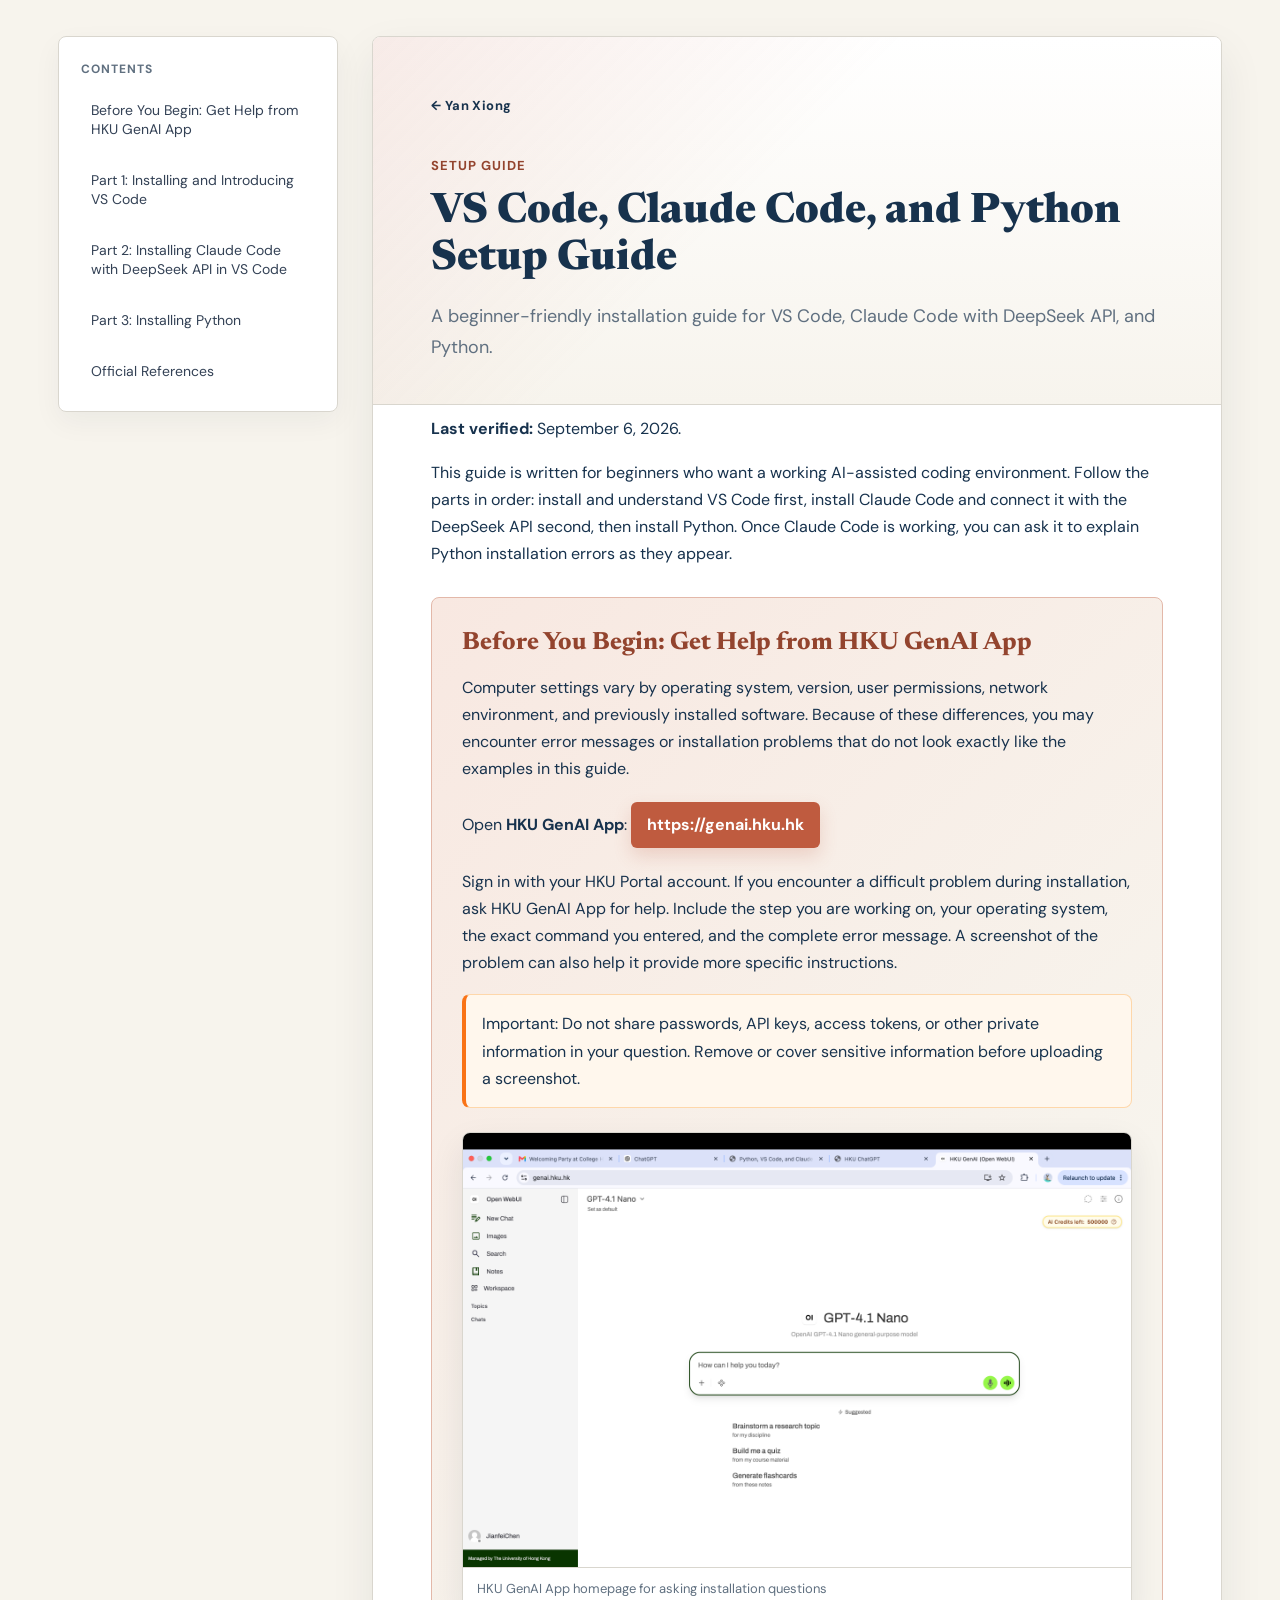
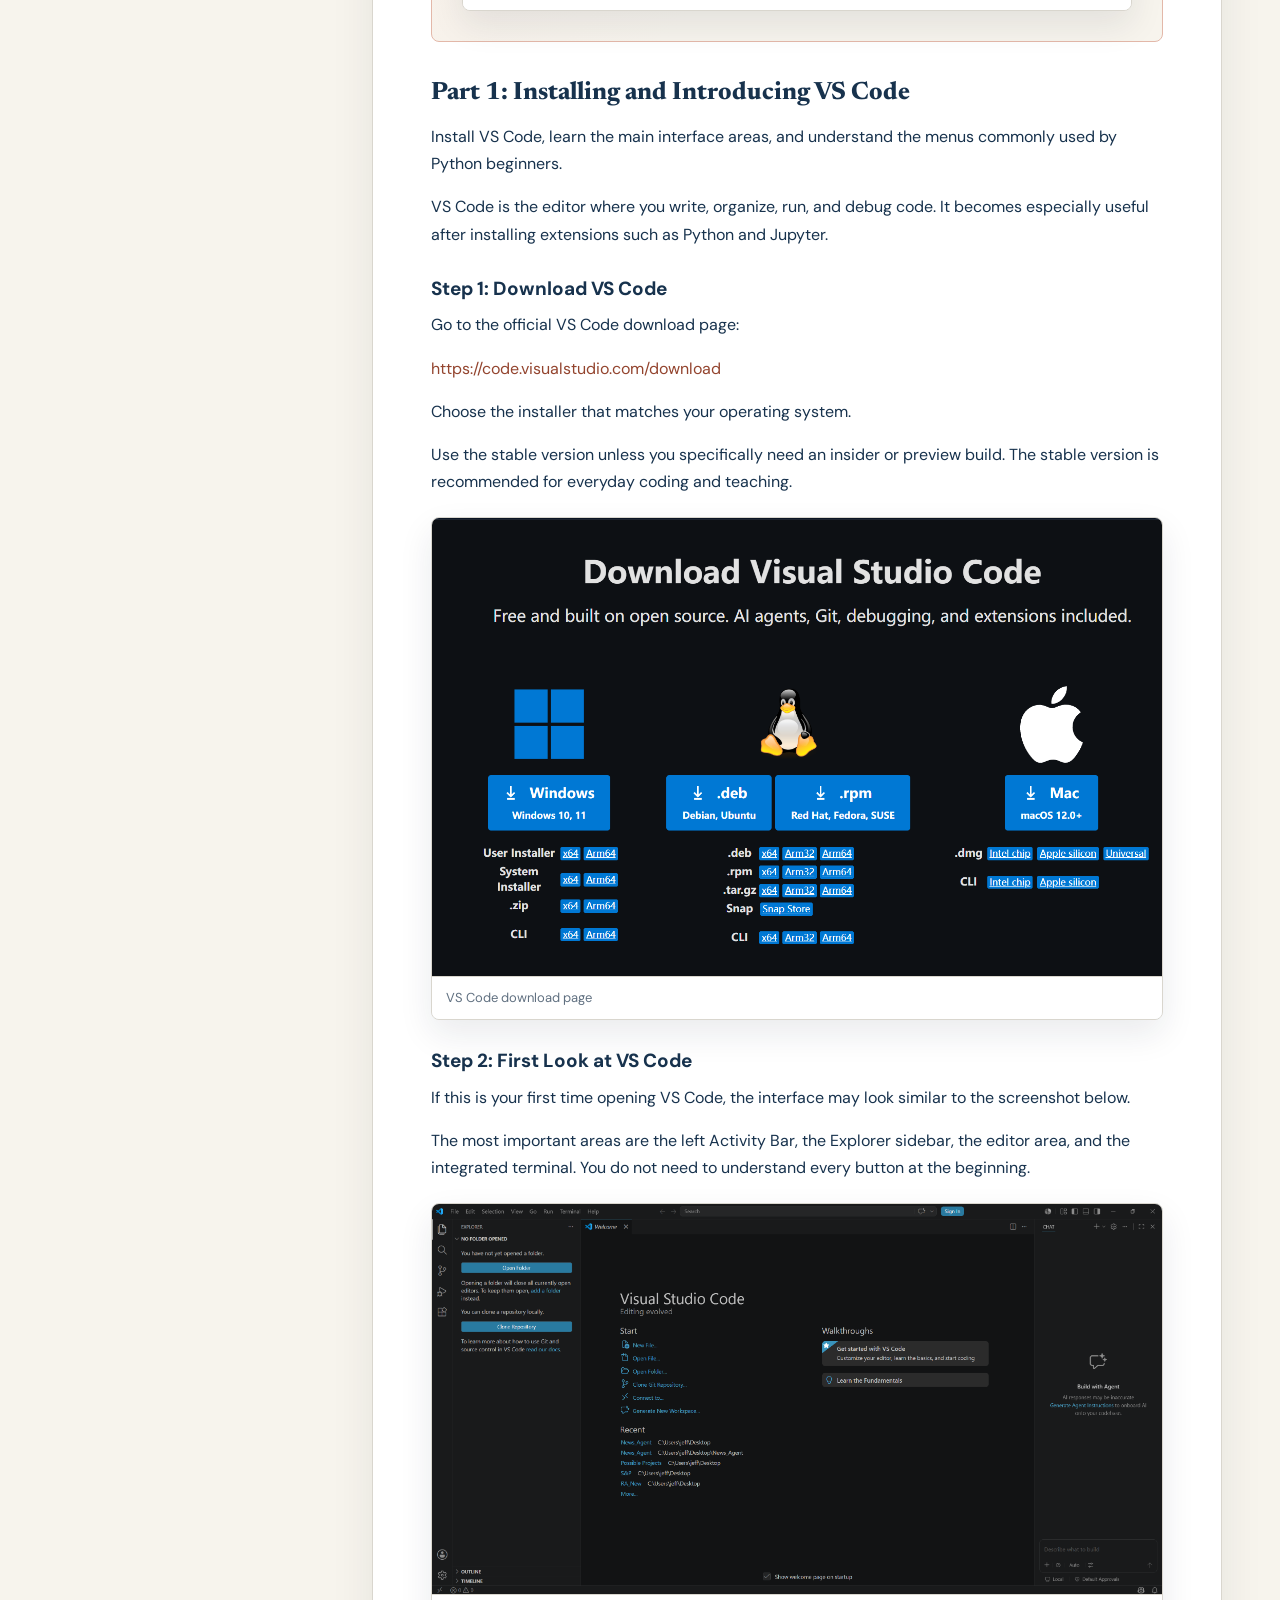
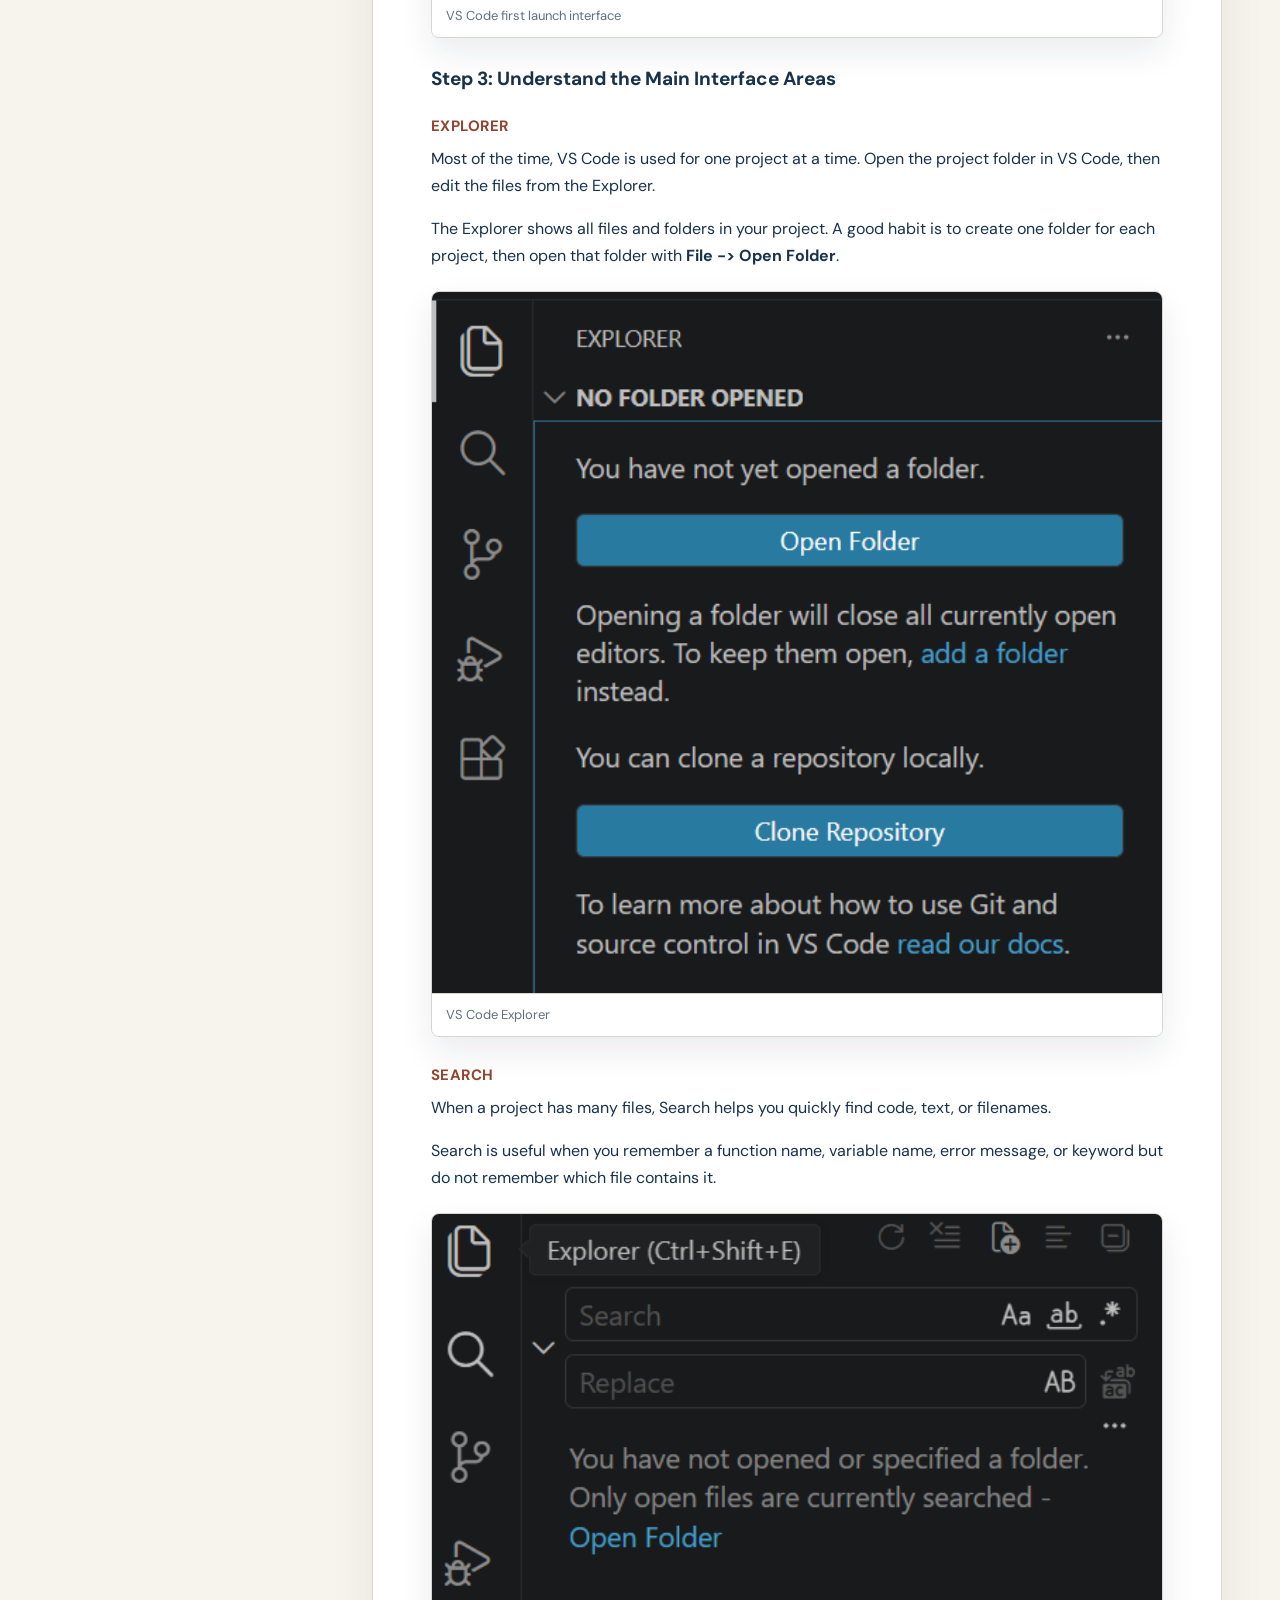
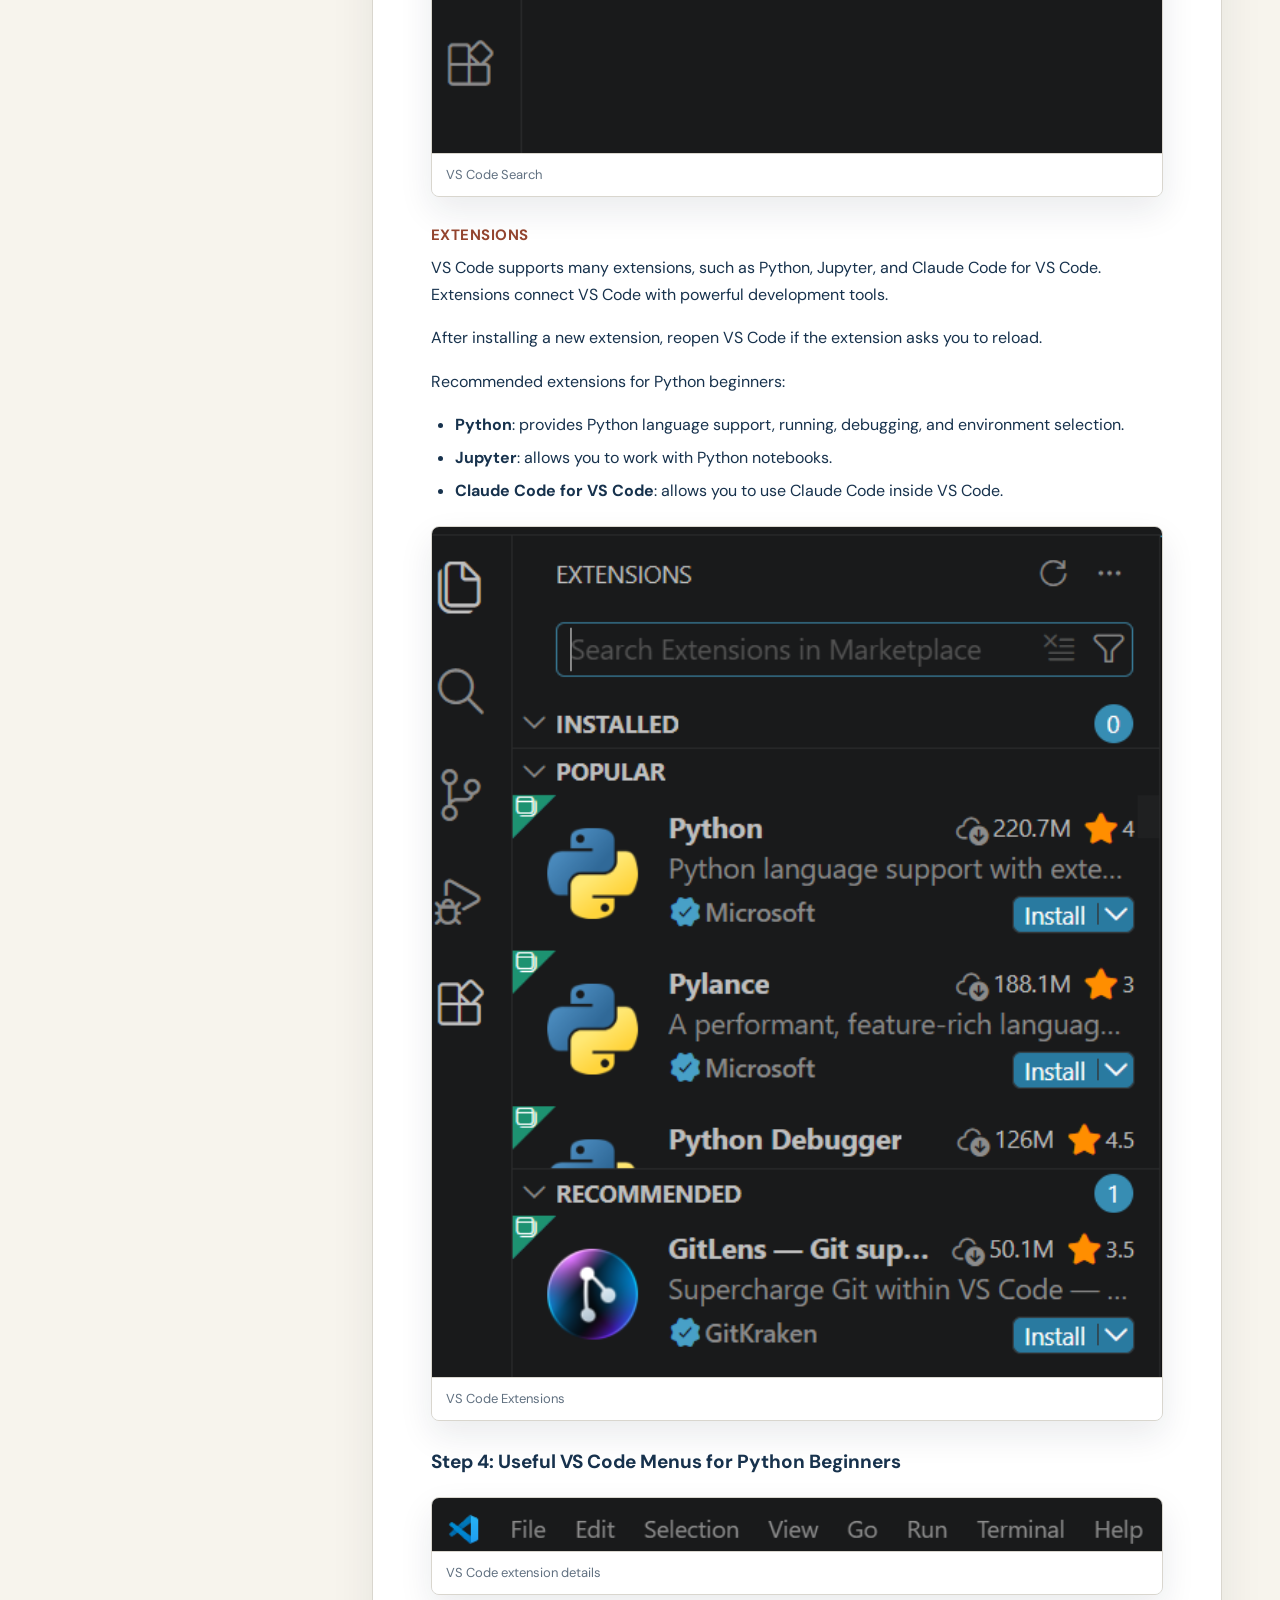
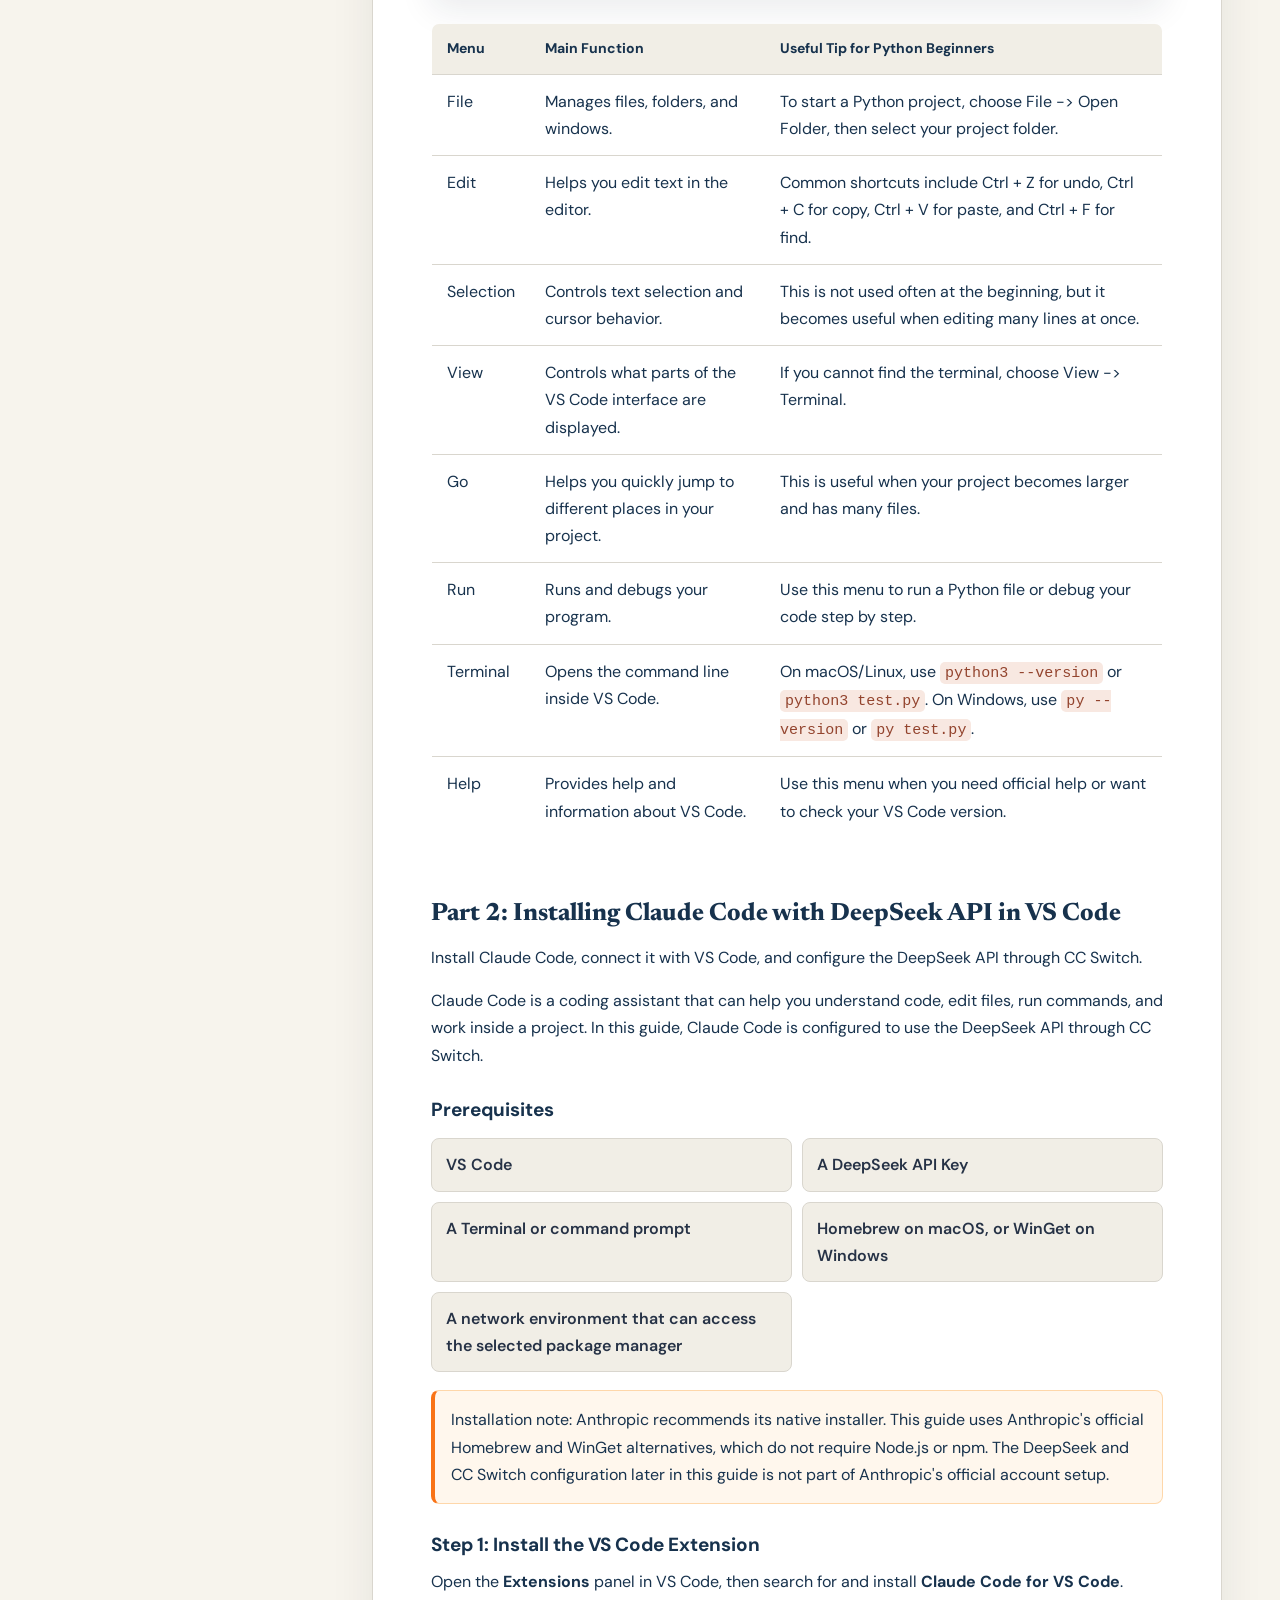
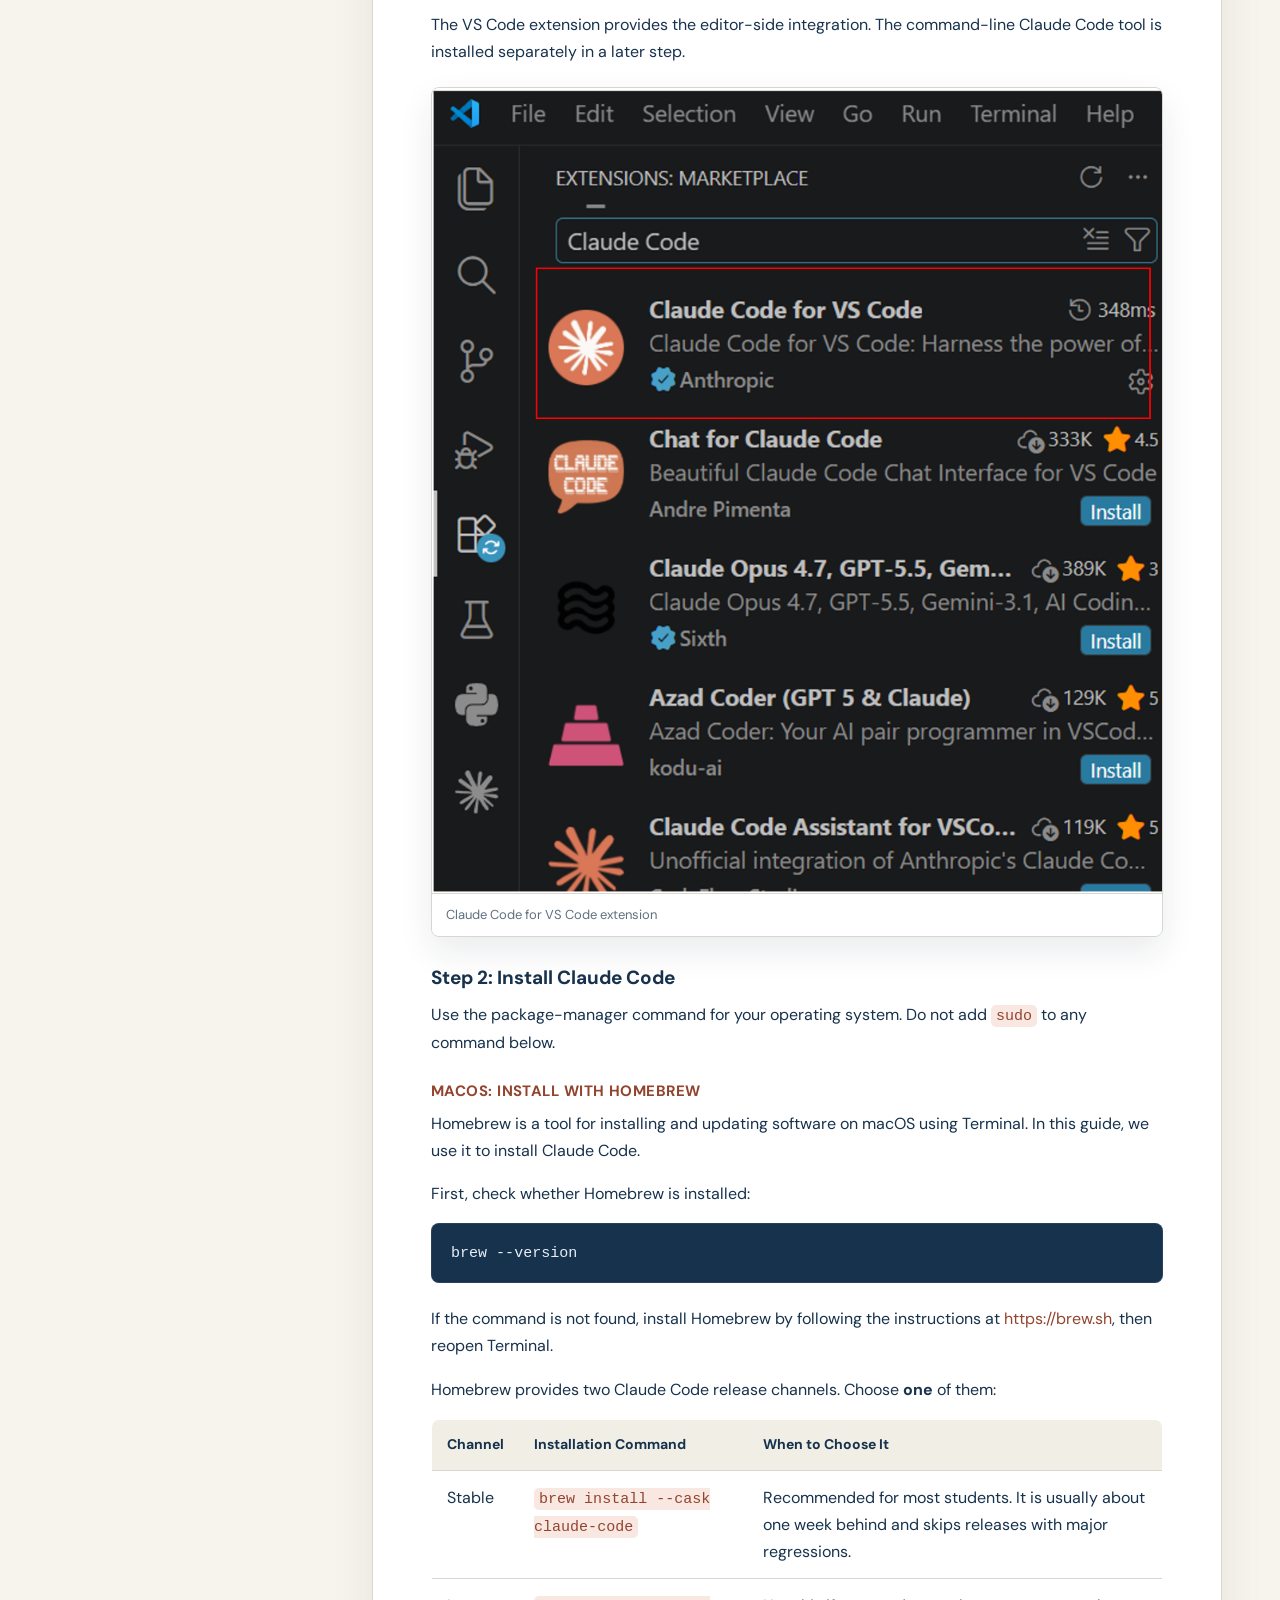
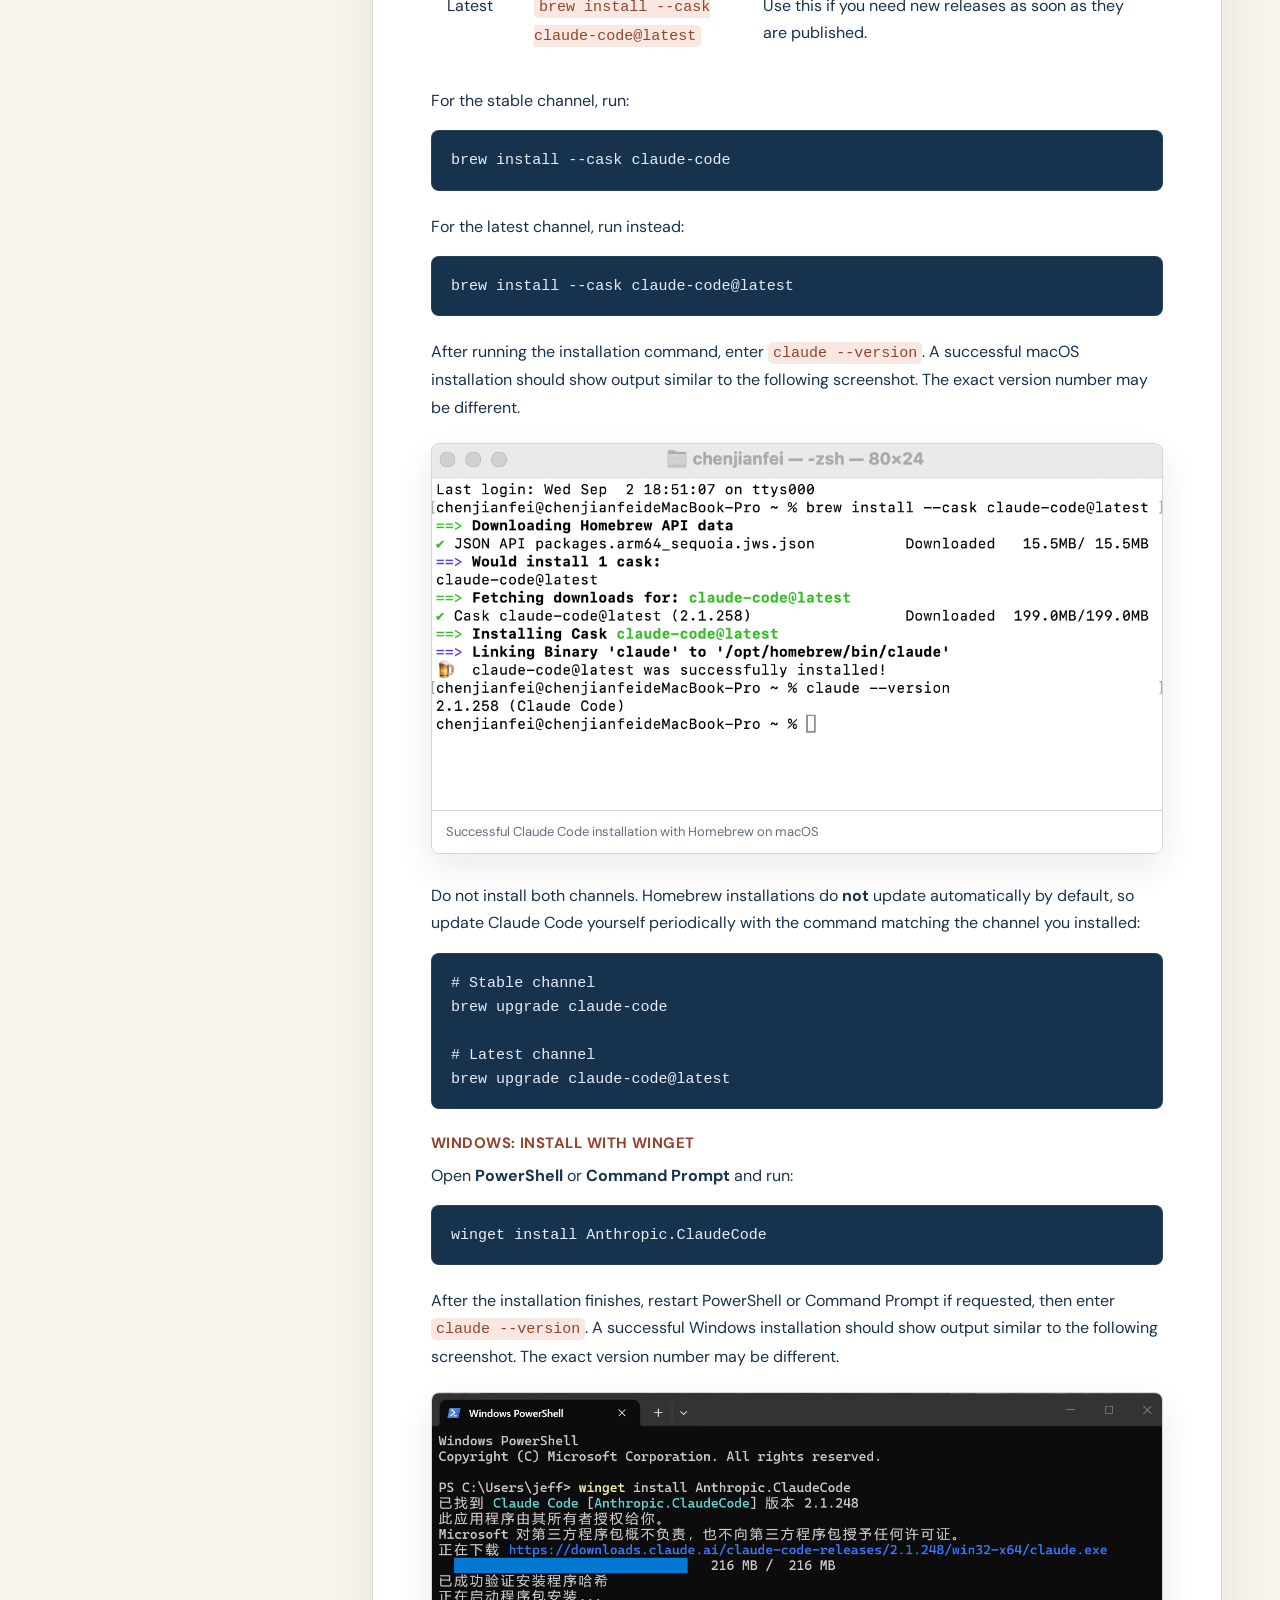
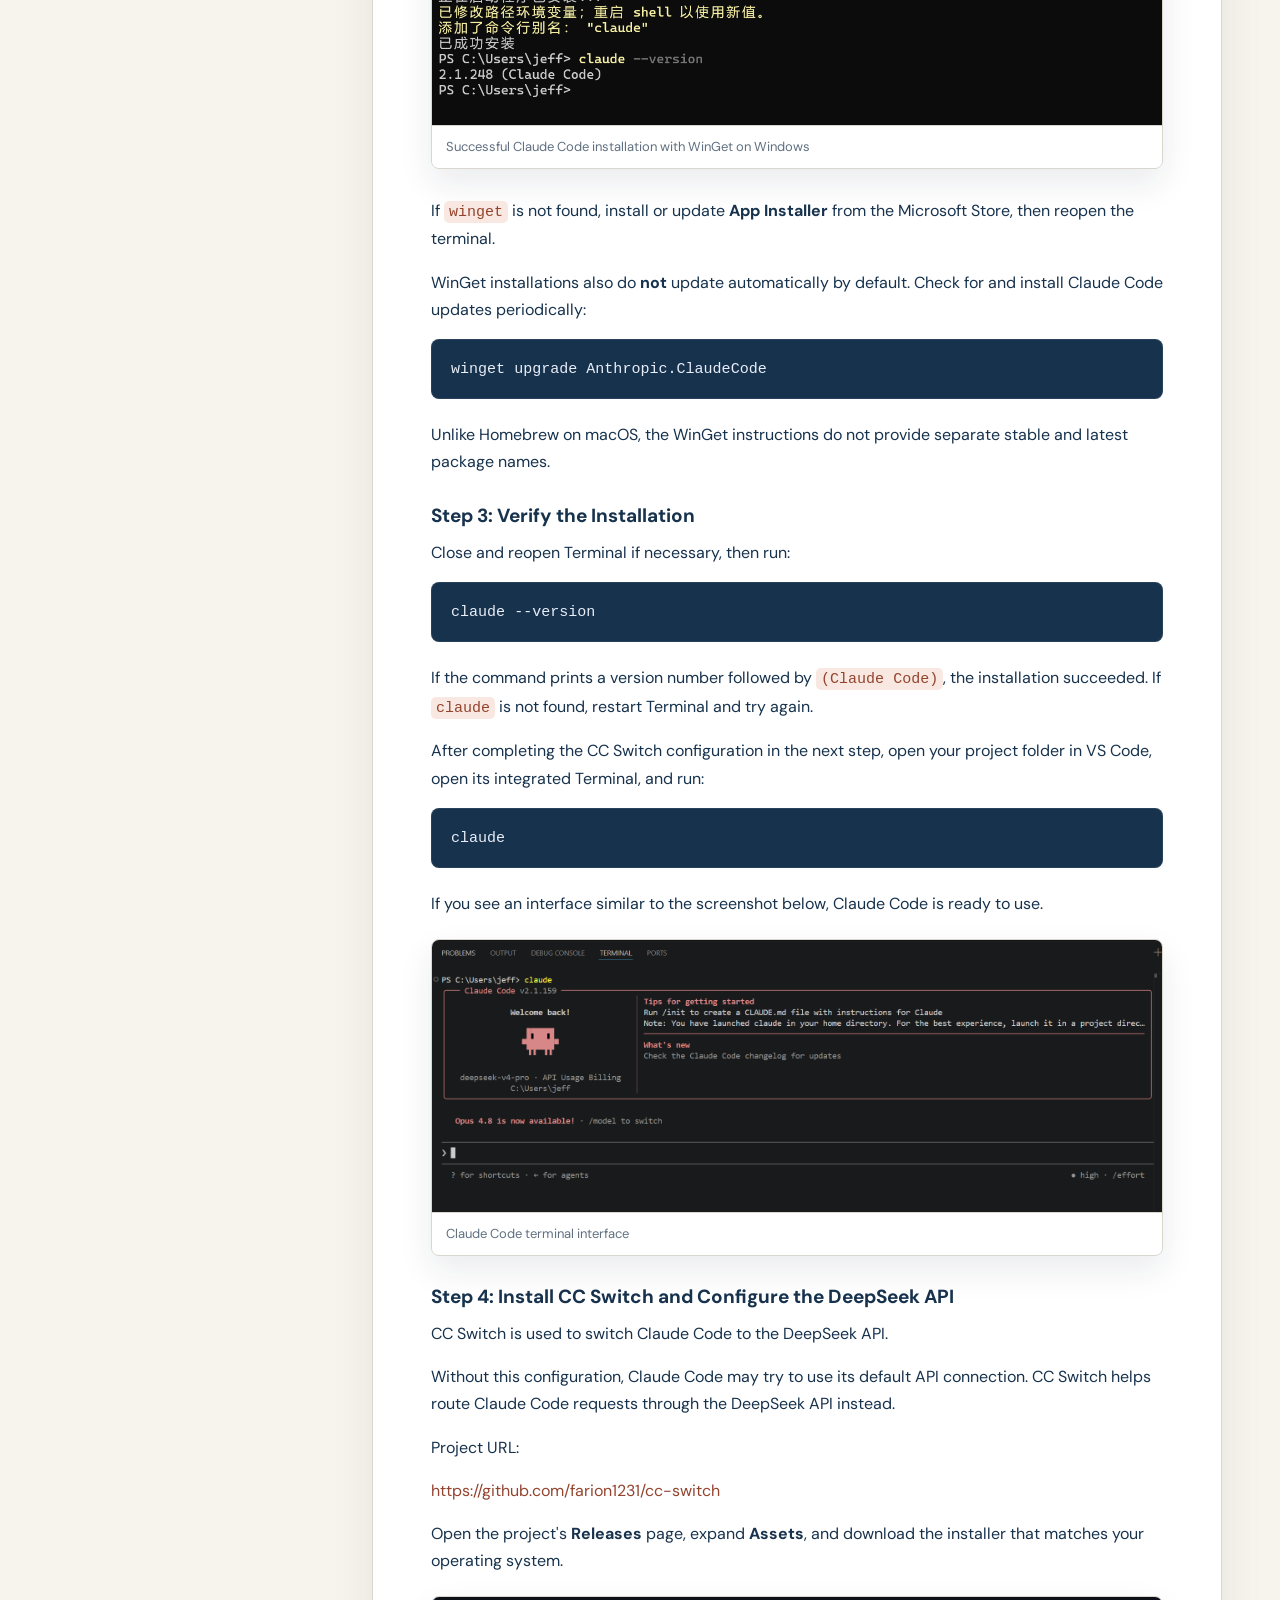
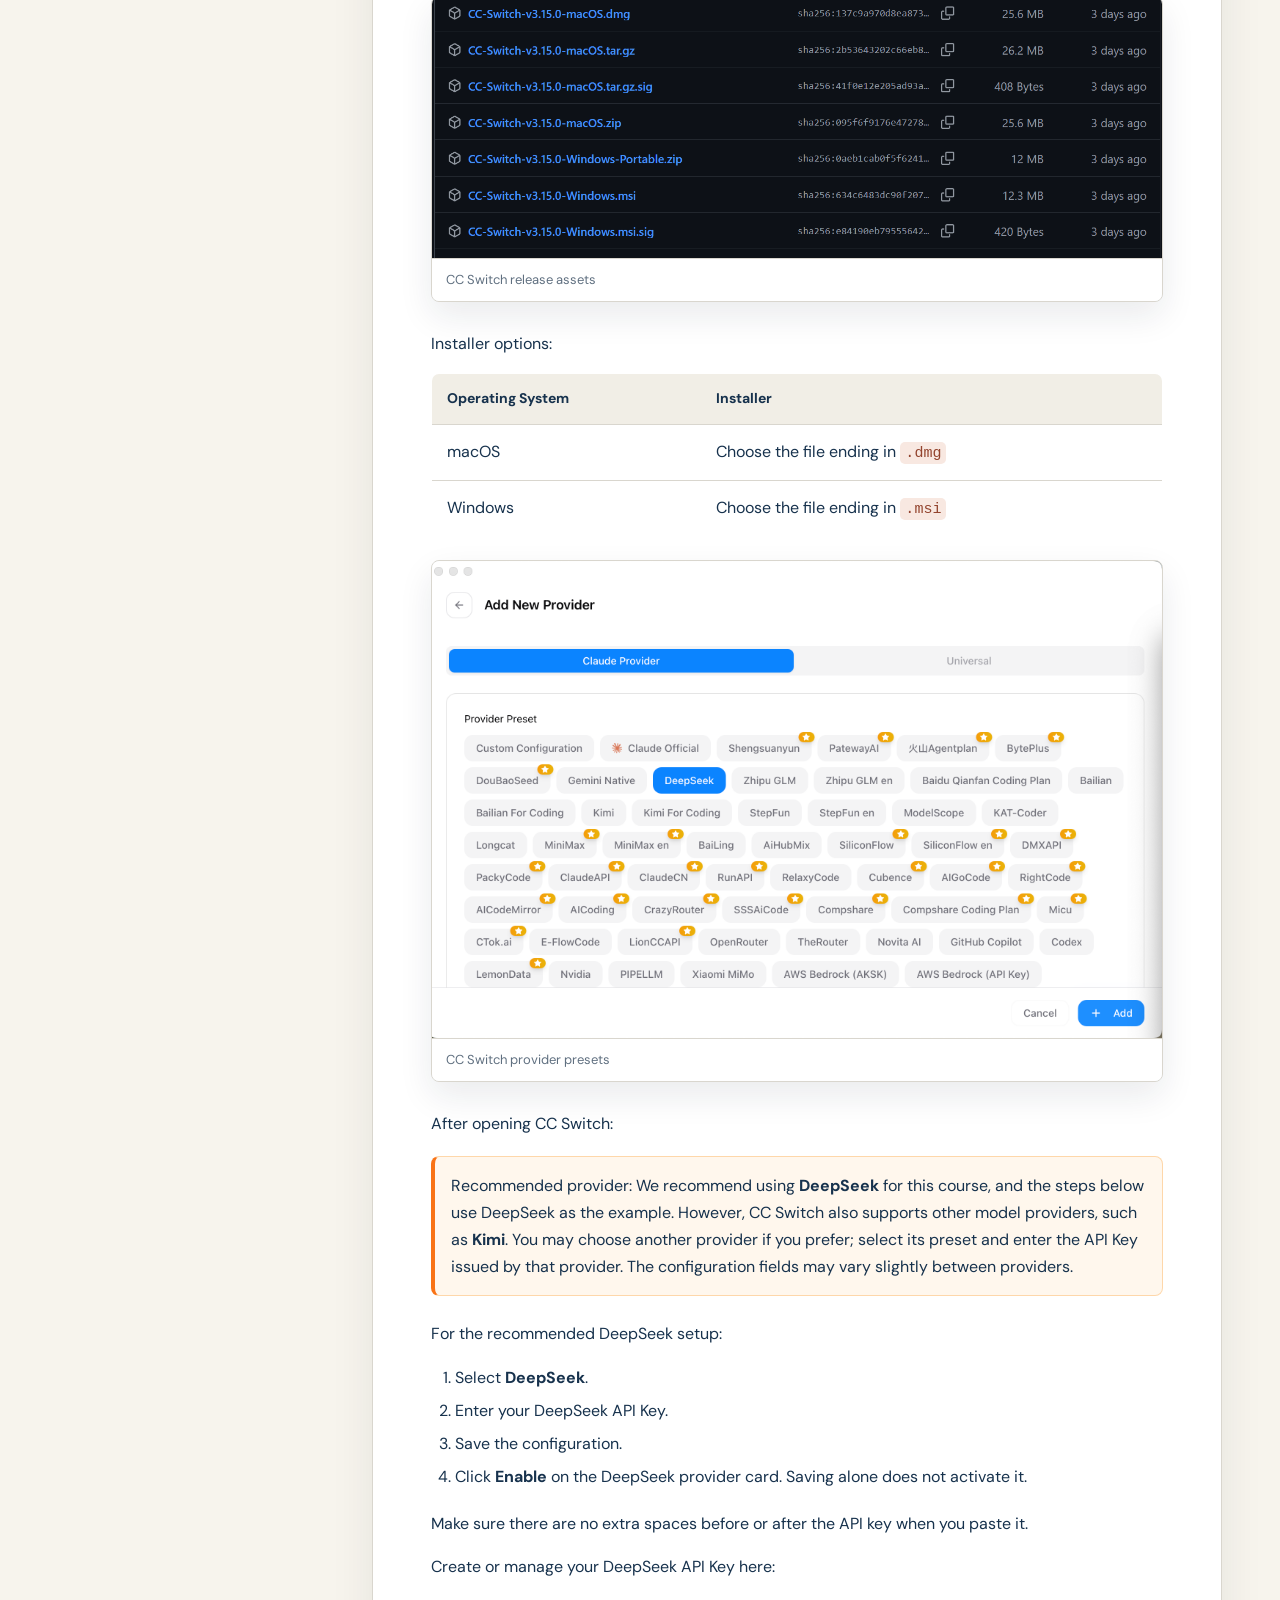
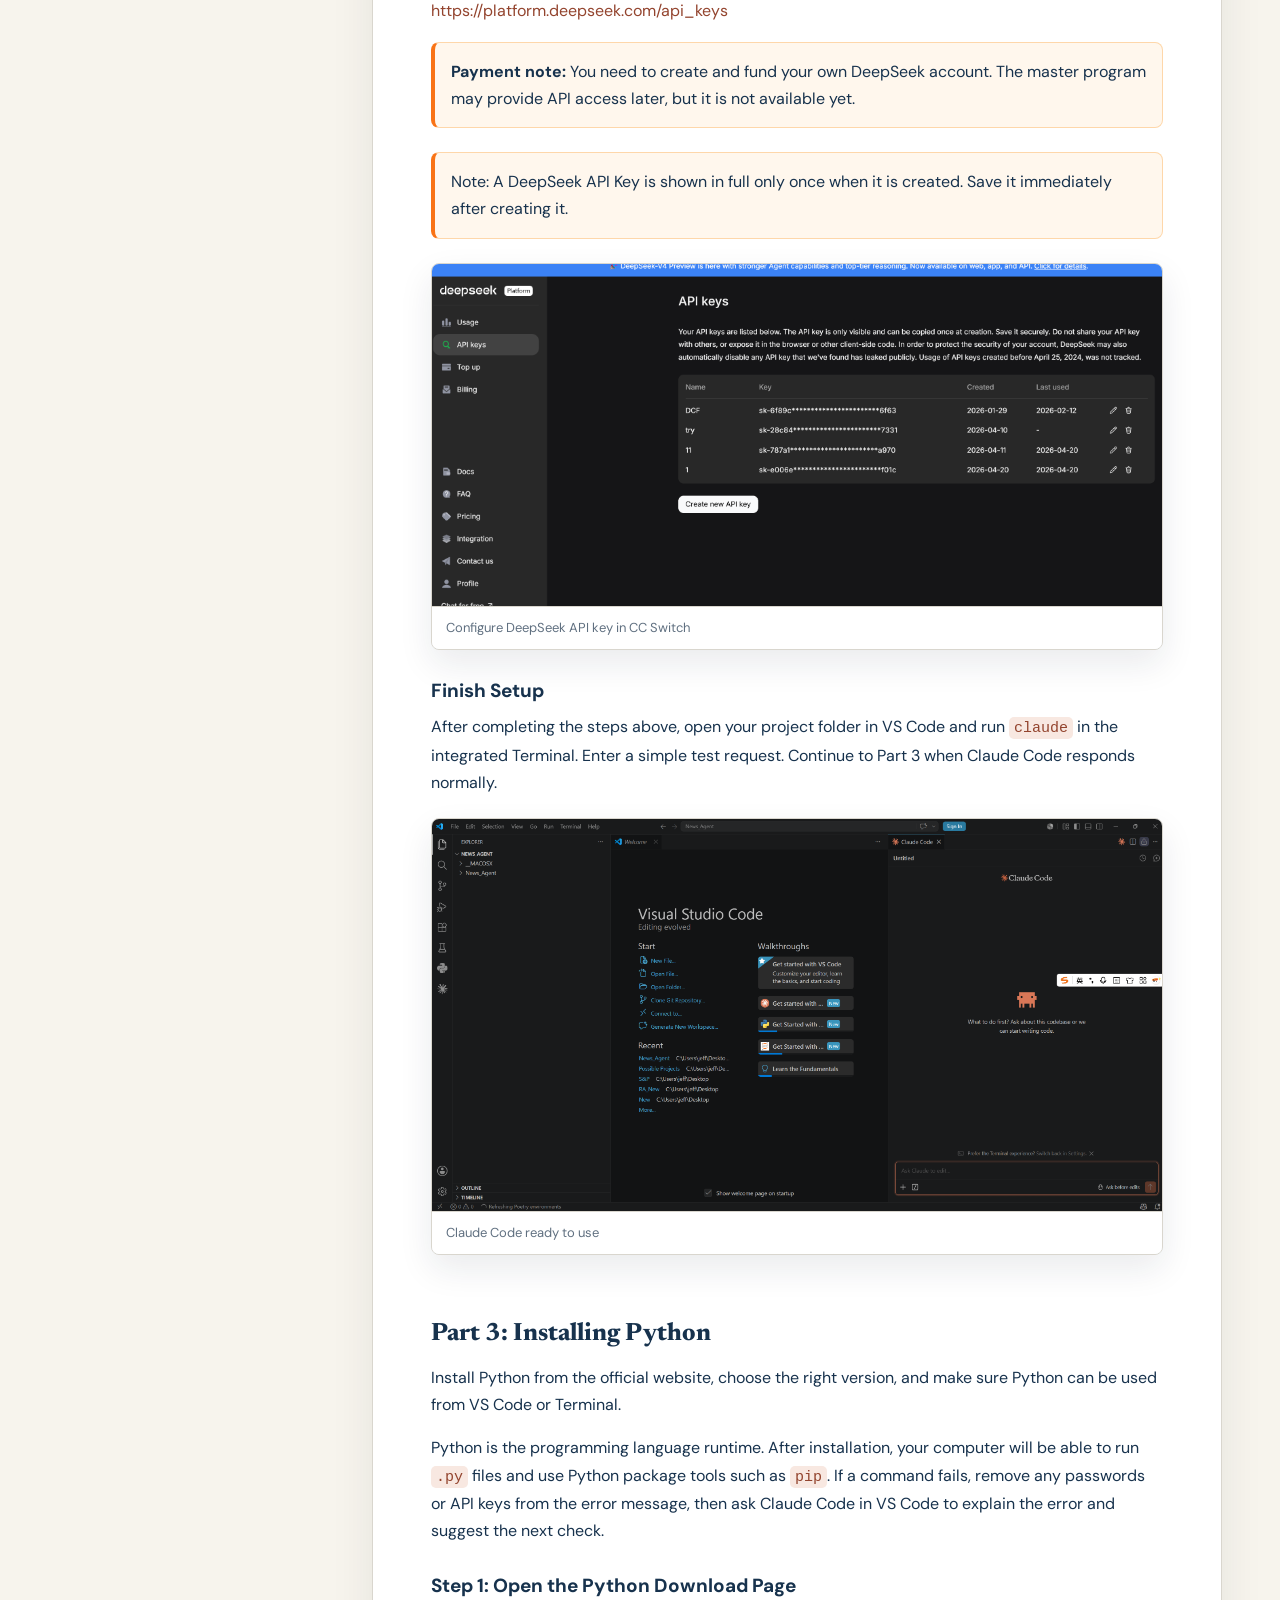
==== commit 440bf713: "Explain Homebrew in the Claude Code setup instructions" ====
--- a/resources/environment-setup/index.html
+++ b/resources/environment-setup/index.html
@@ -118,6 +118,7 @@
 <h3>Step 2: Install Claude Code</h3>
 <p>Use the package-manager command for your operating system. Do not add <code>sudo</code> to any command below.</p>
 <h4>macOS: Install with Homebrew</h4>
+<p>Homebrew is a tool for installing and updating software on macOS using Terminal. In this guide, we use it to install Claude Code.</p>
 <p>First, check whether Homebrew is installed:</p>
 <pre><code>brew --version</code></pre>
 <p>If the command is not found, install Homebrew by following the instructions at <a href="https://brew.sh" target="_blank" rel="noopener noreferrer">https://brew.sh</a>, then reopen Terminal.</p>
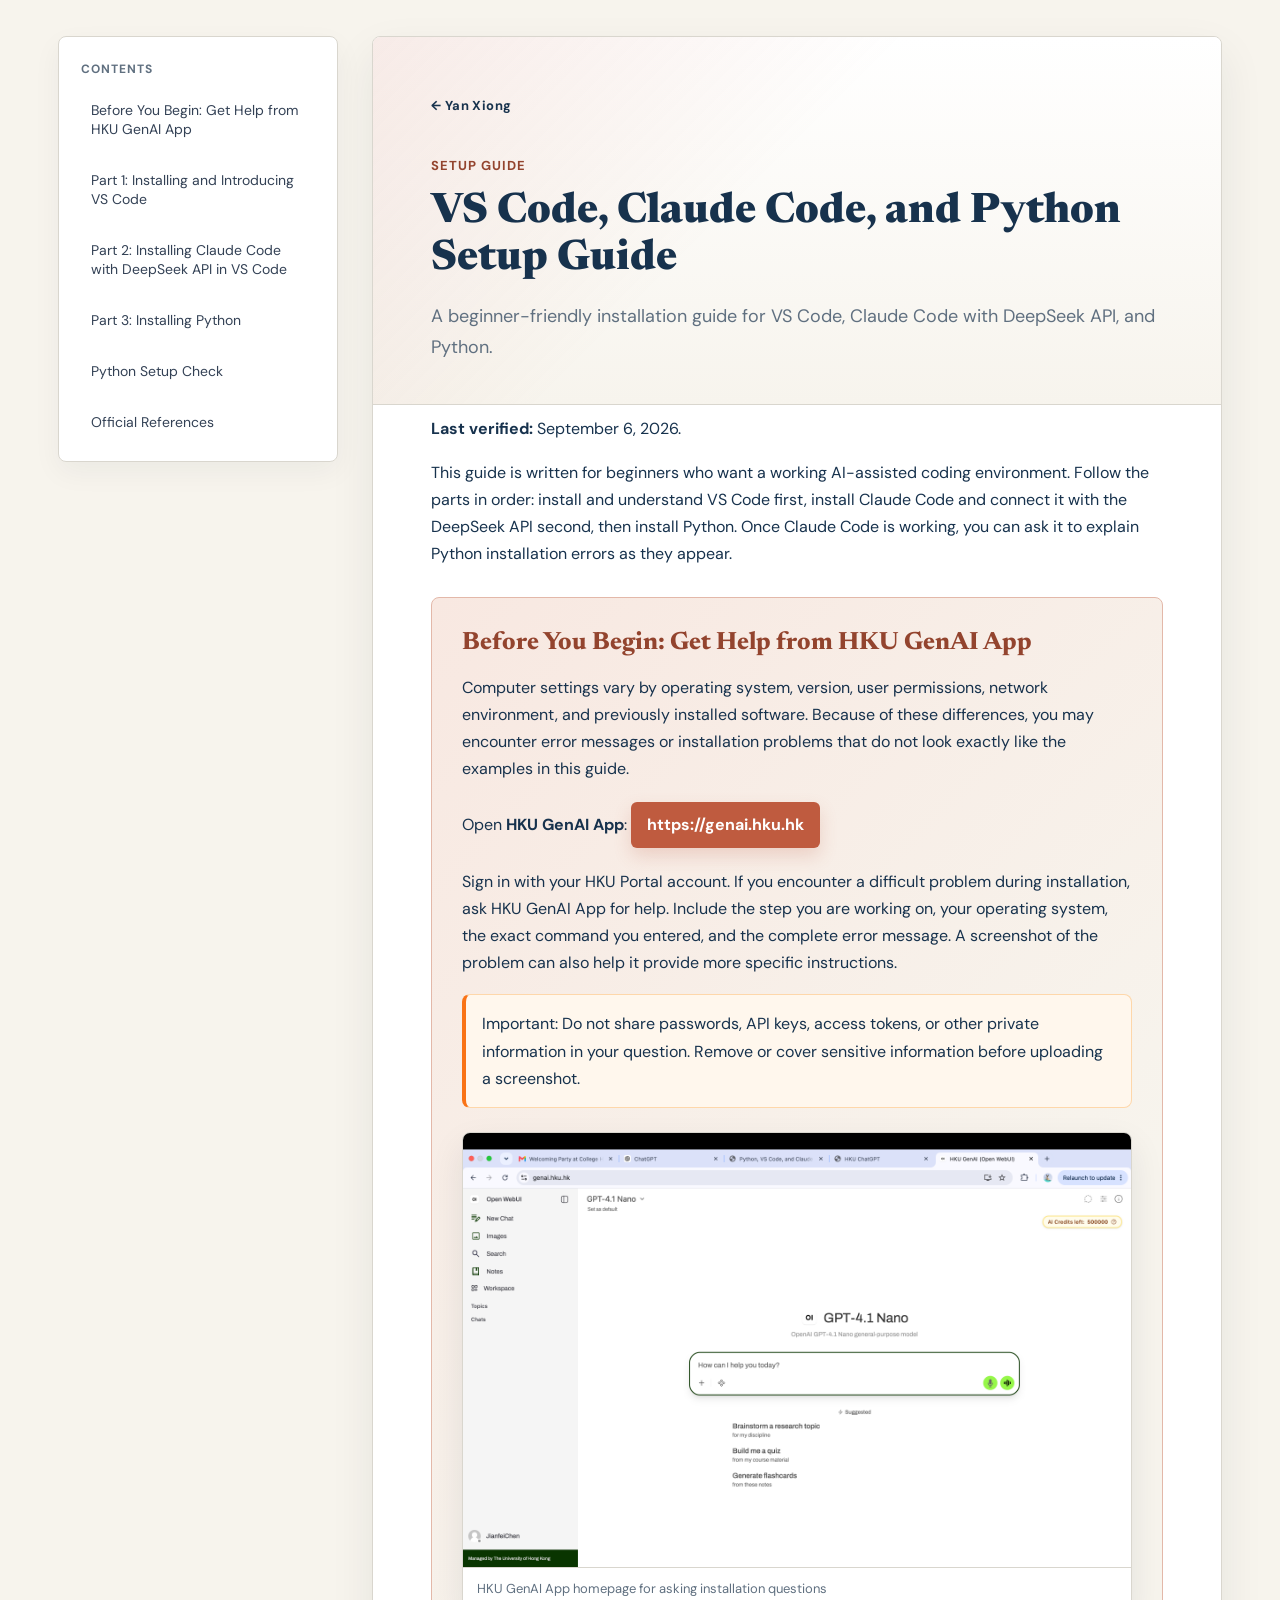
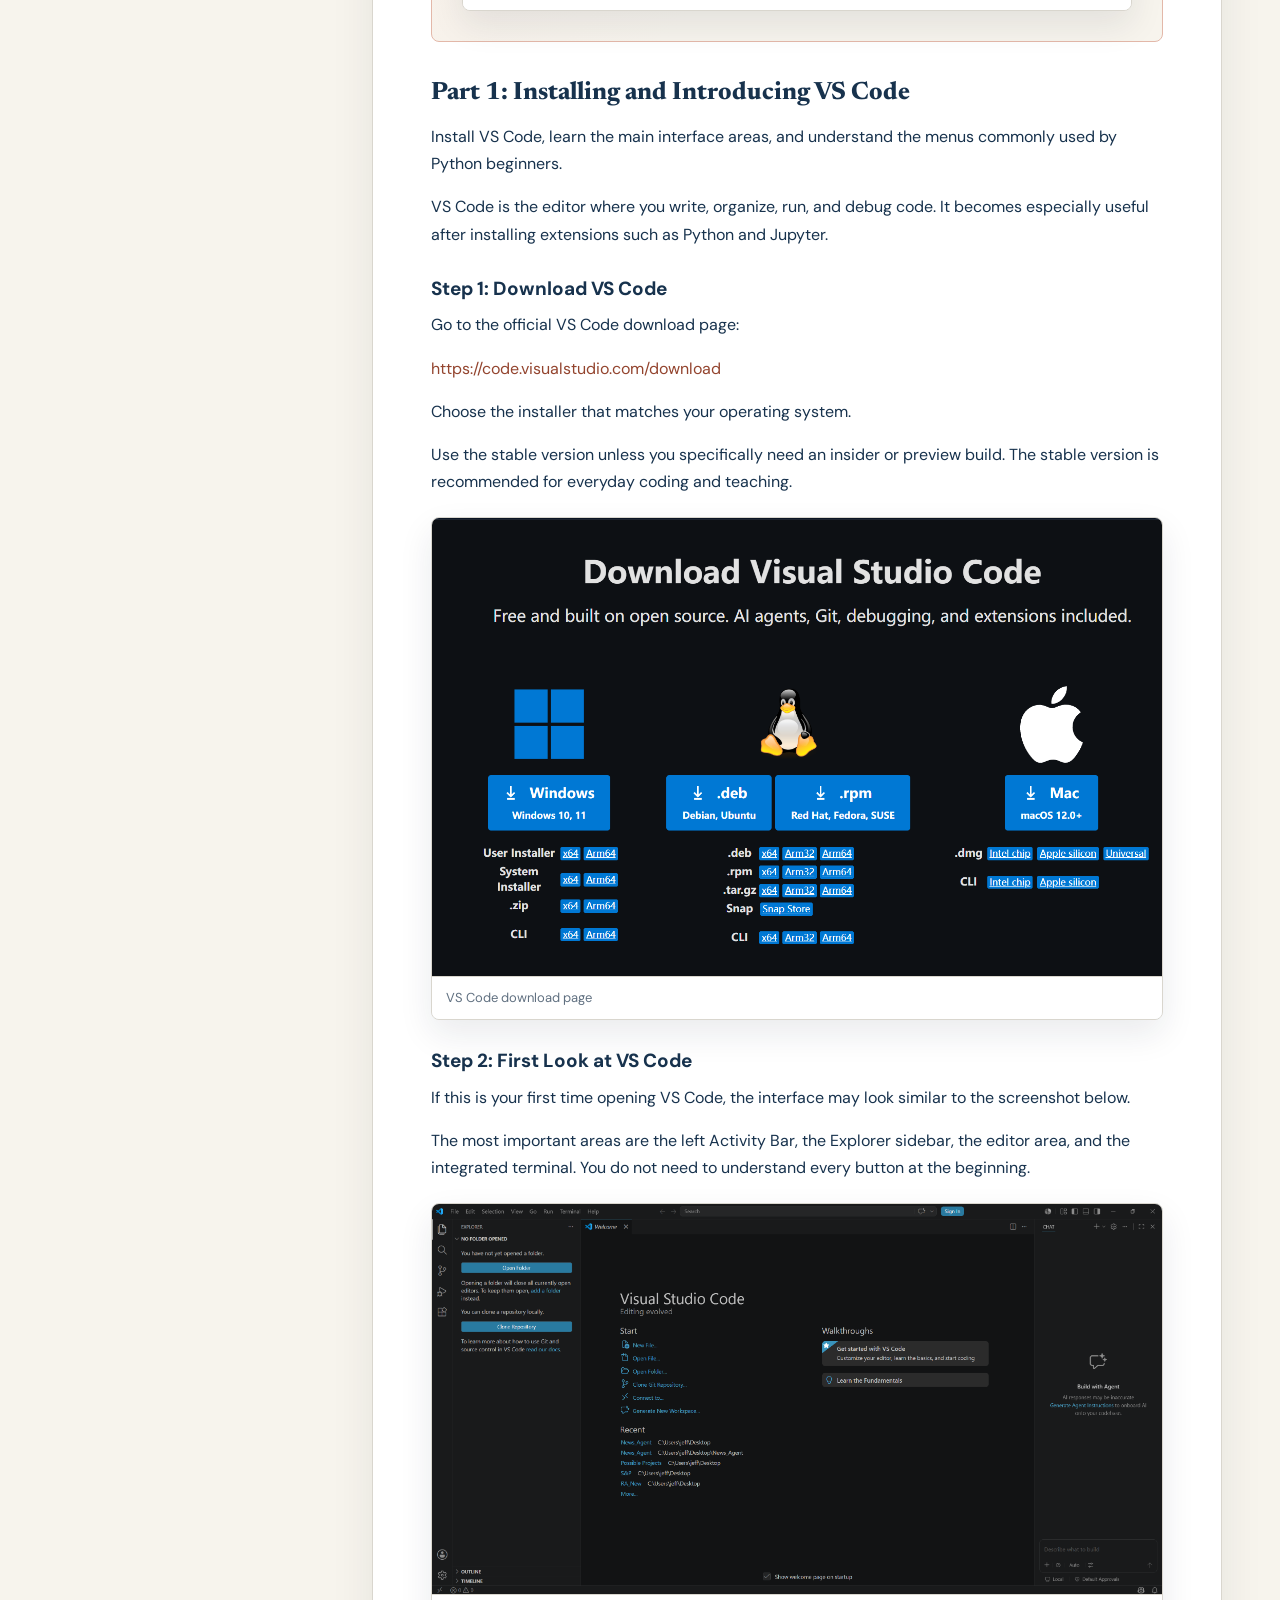
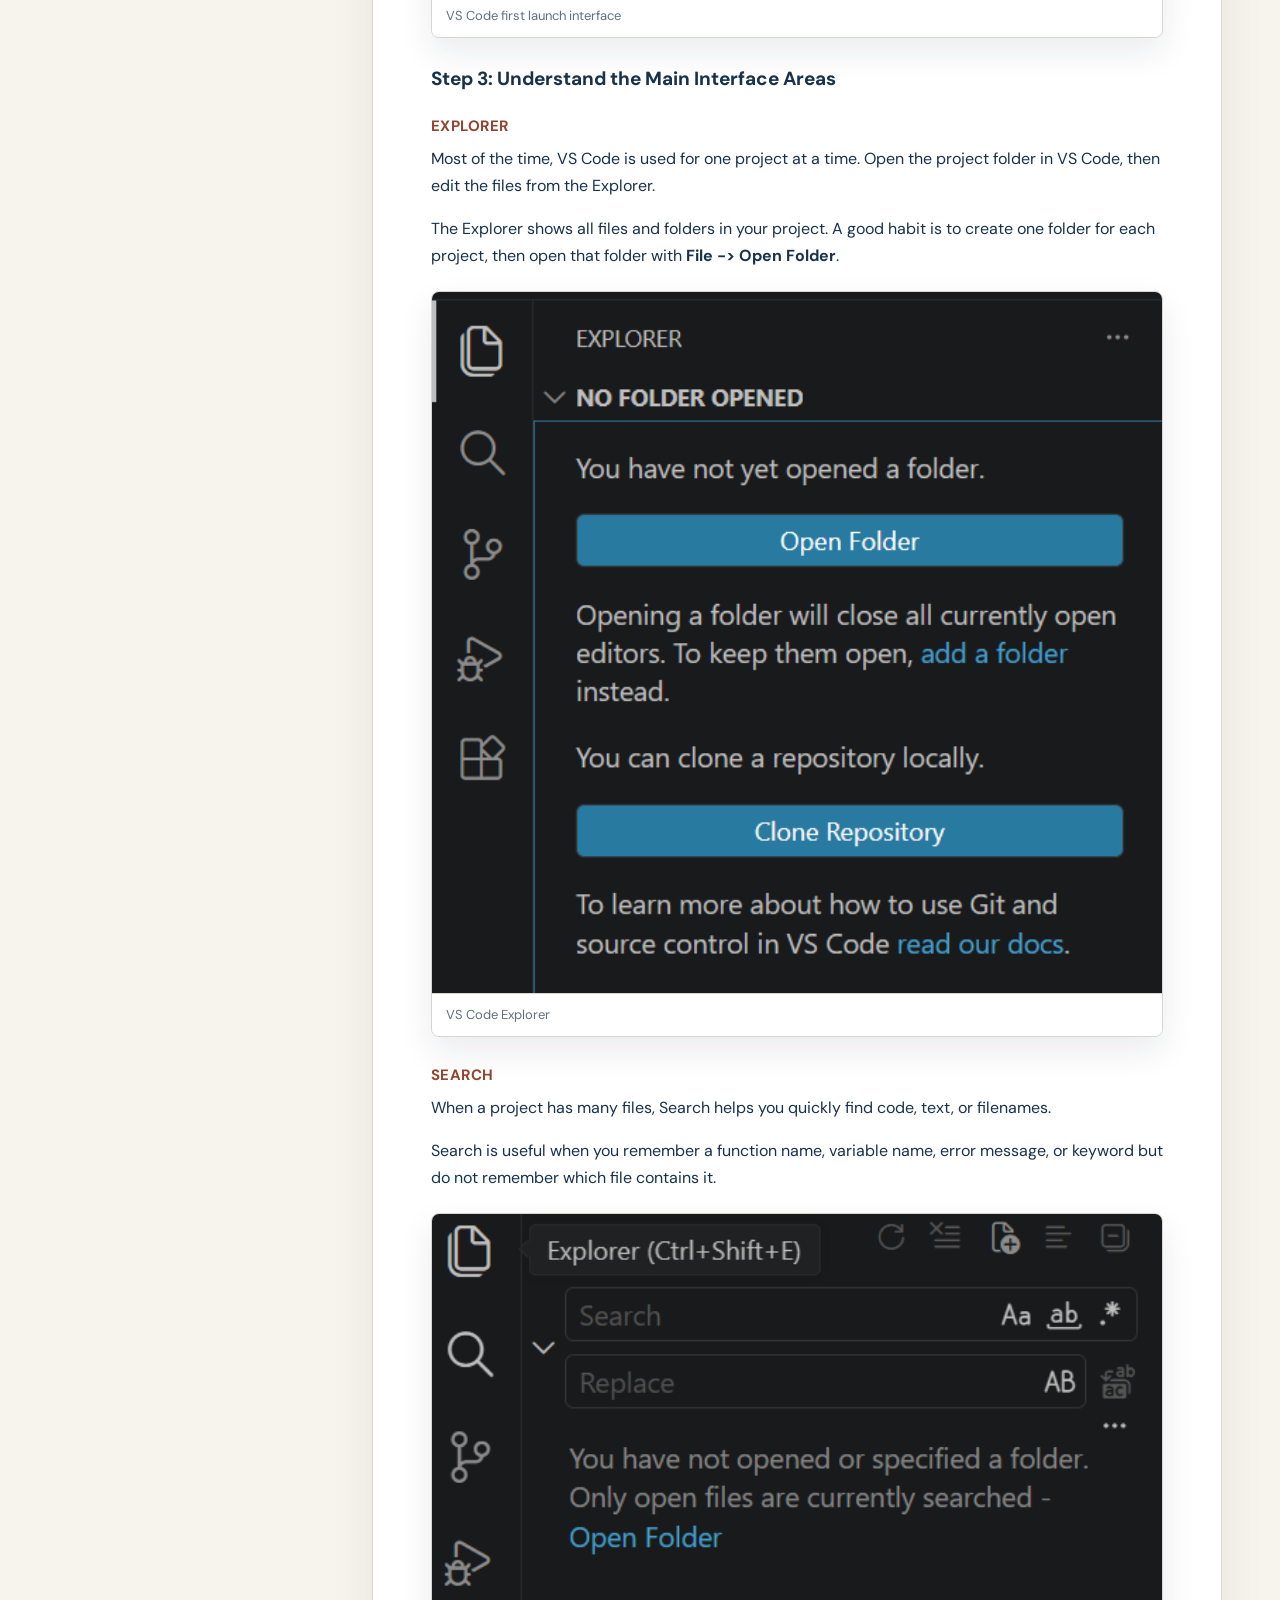
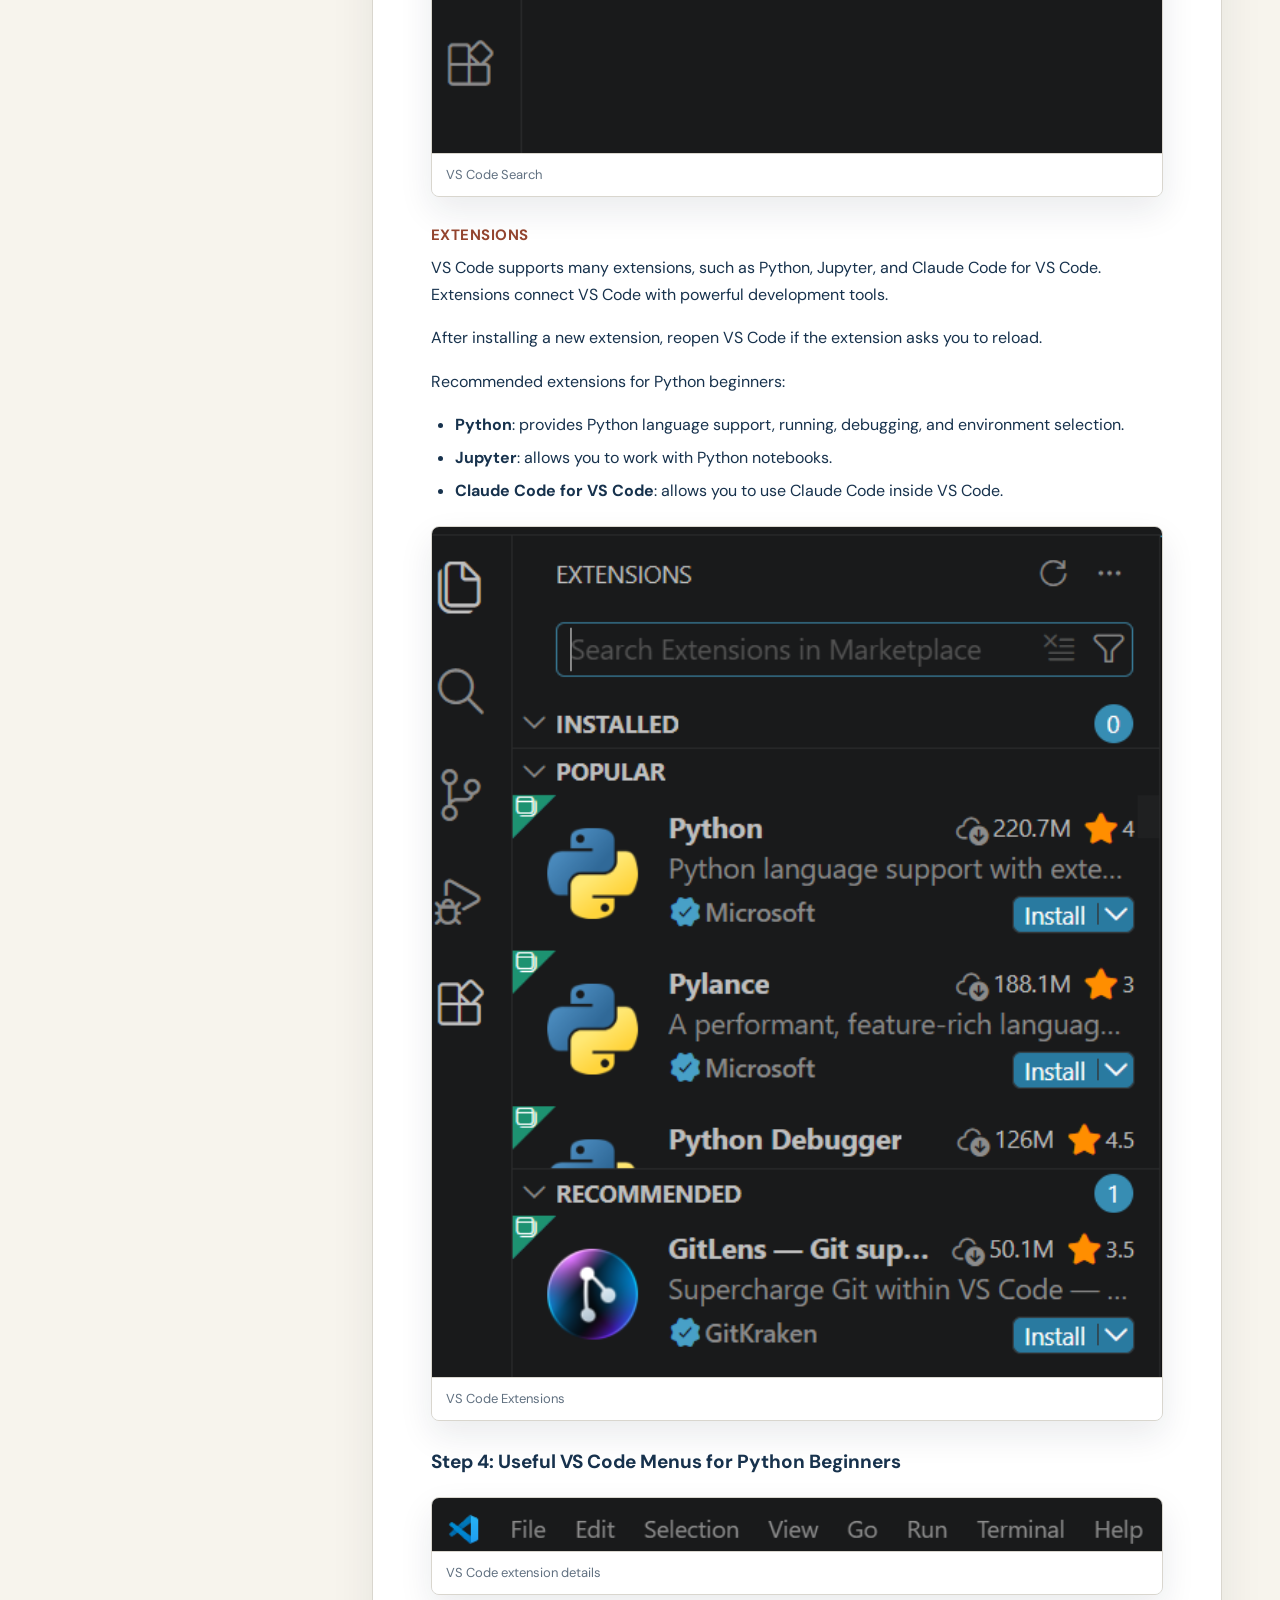
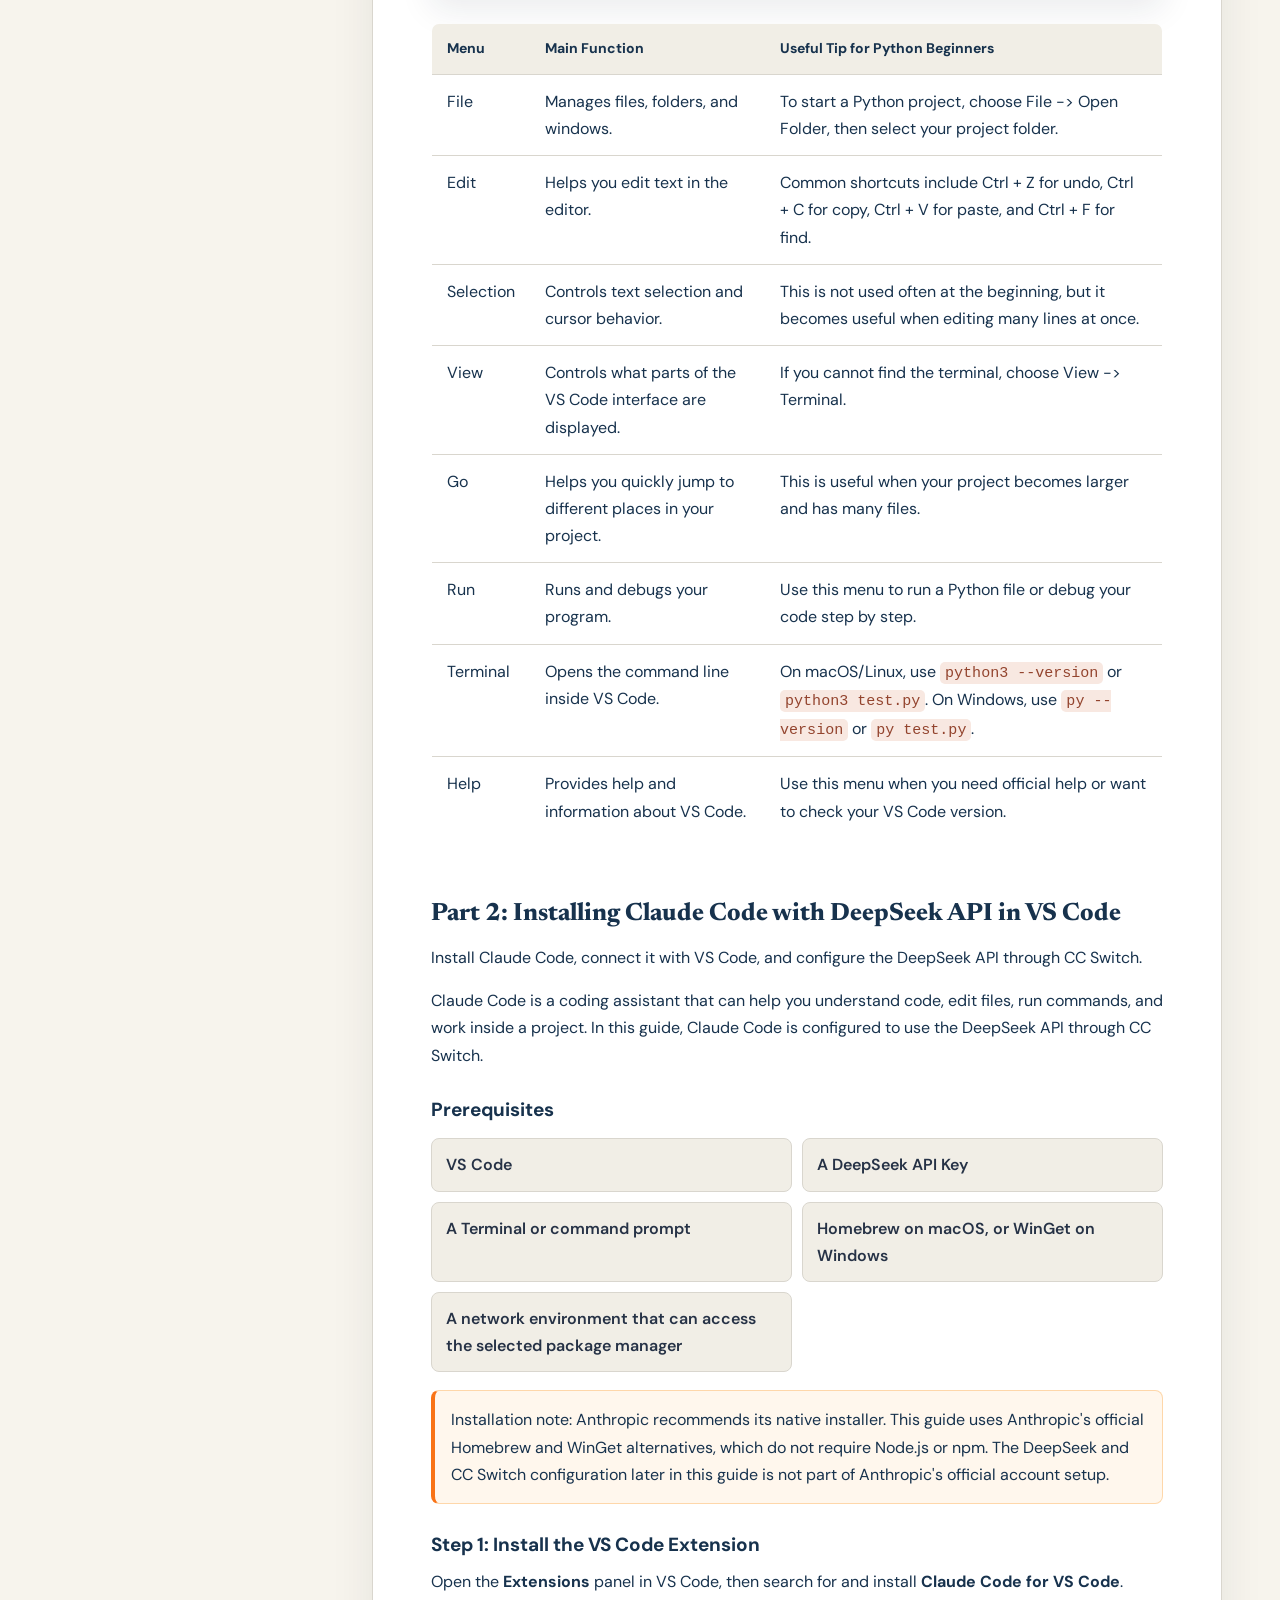
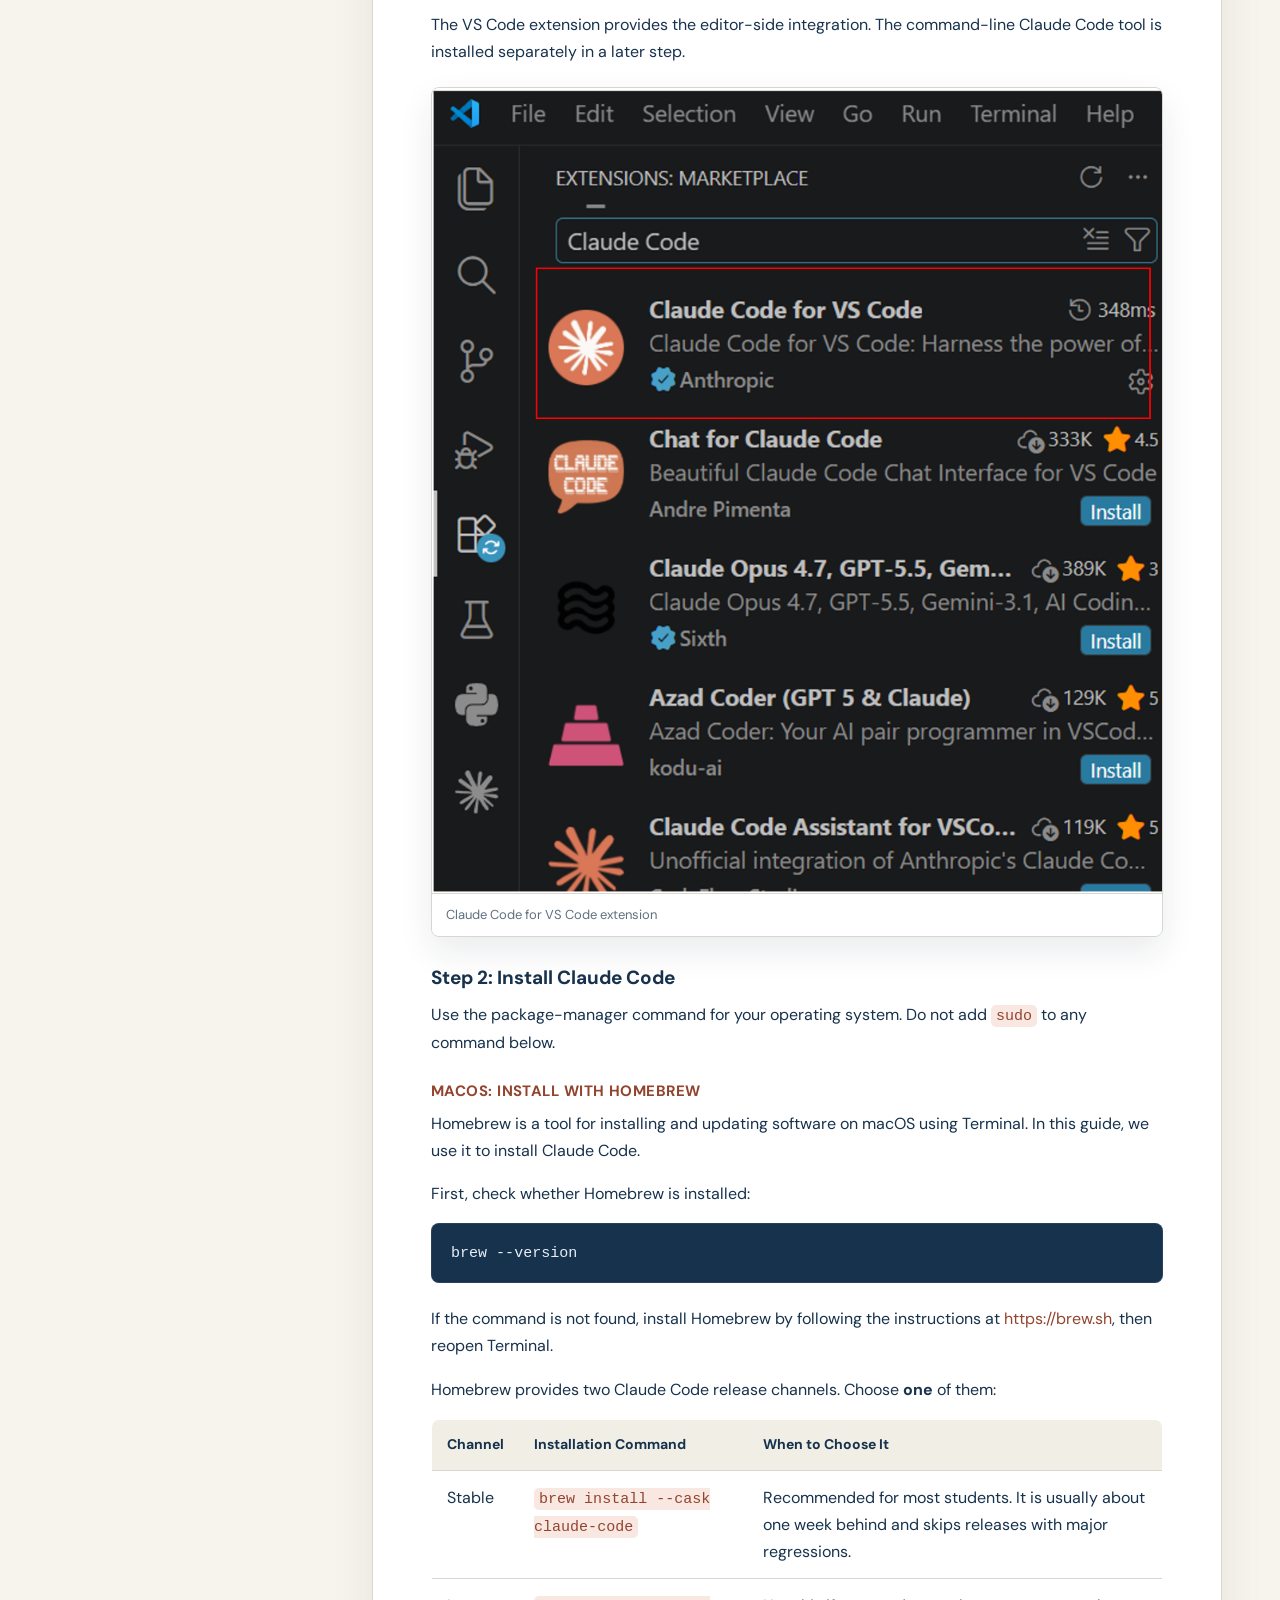
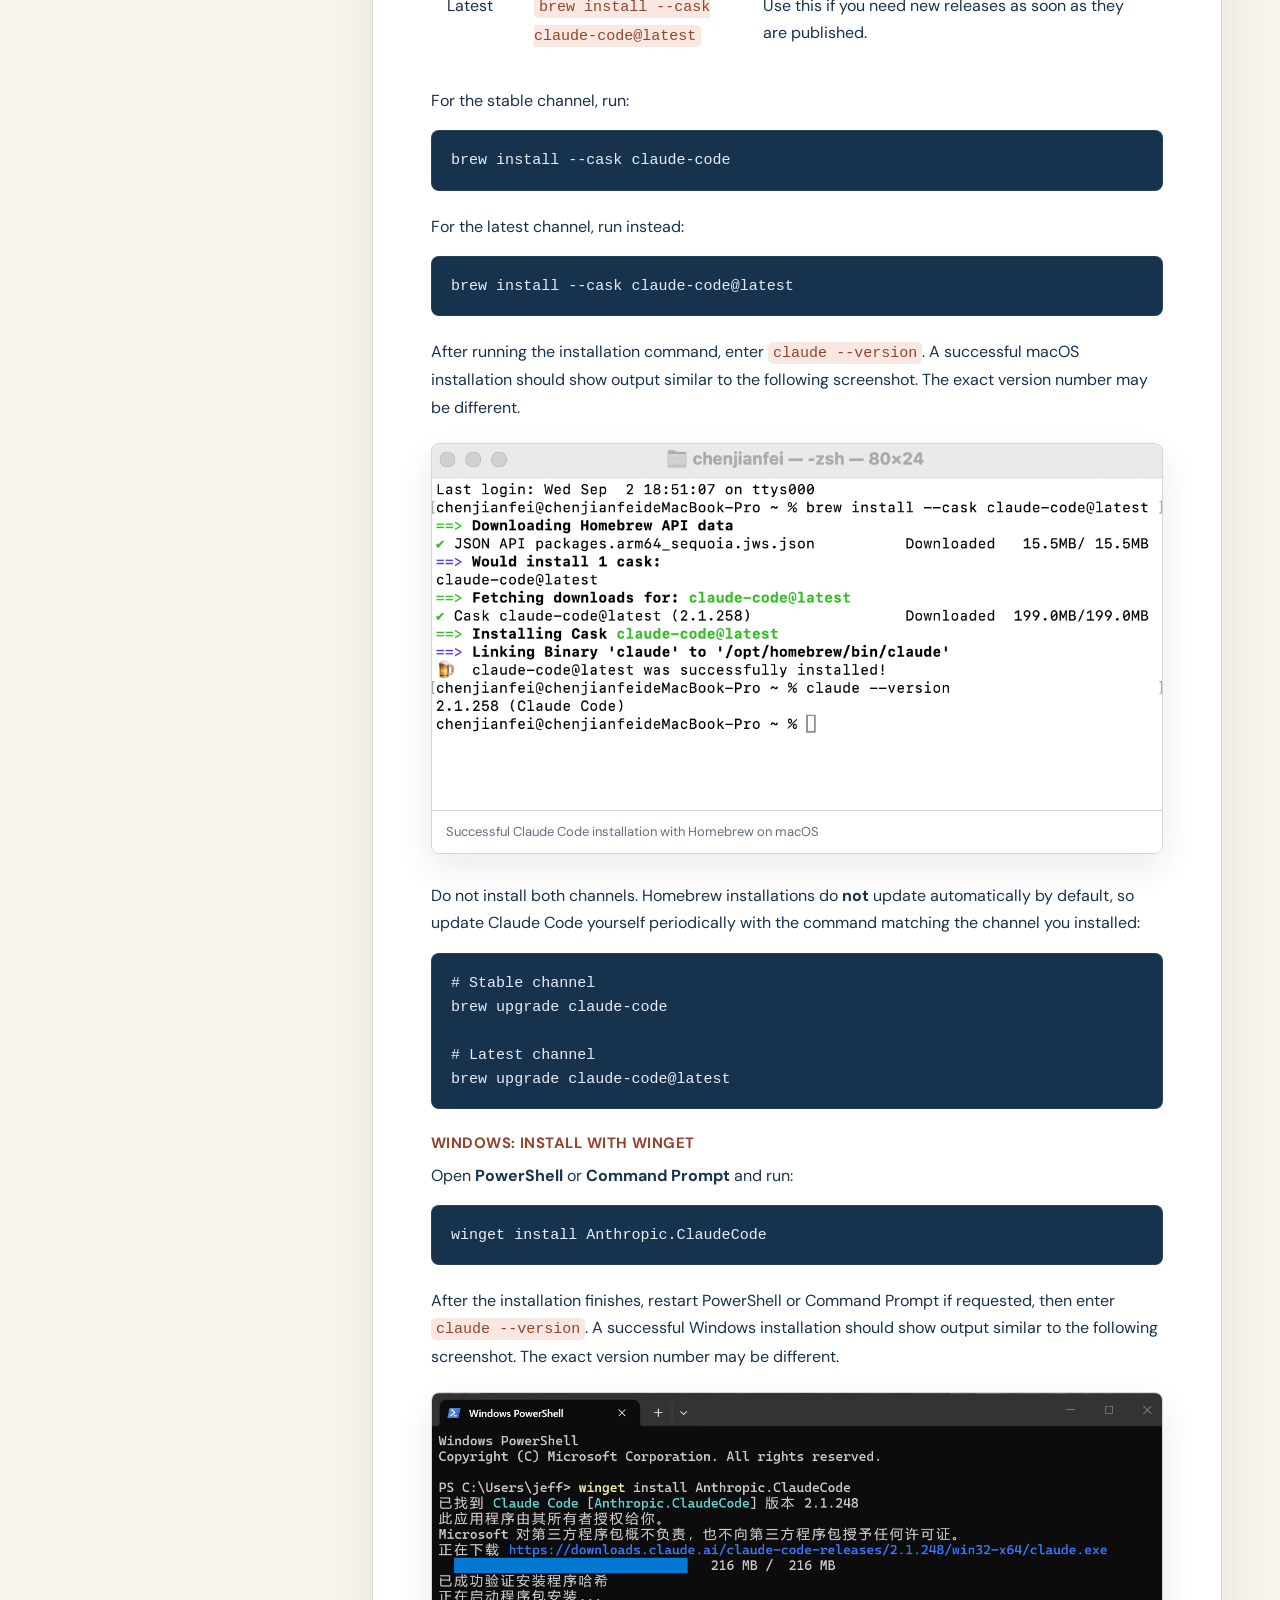
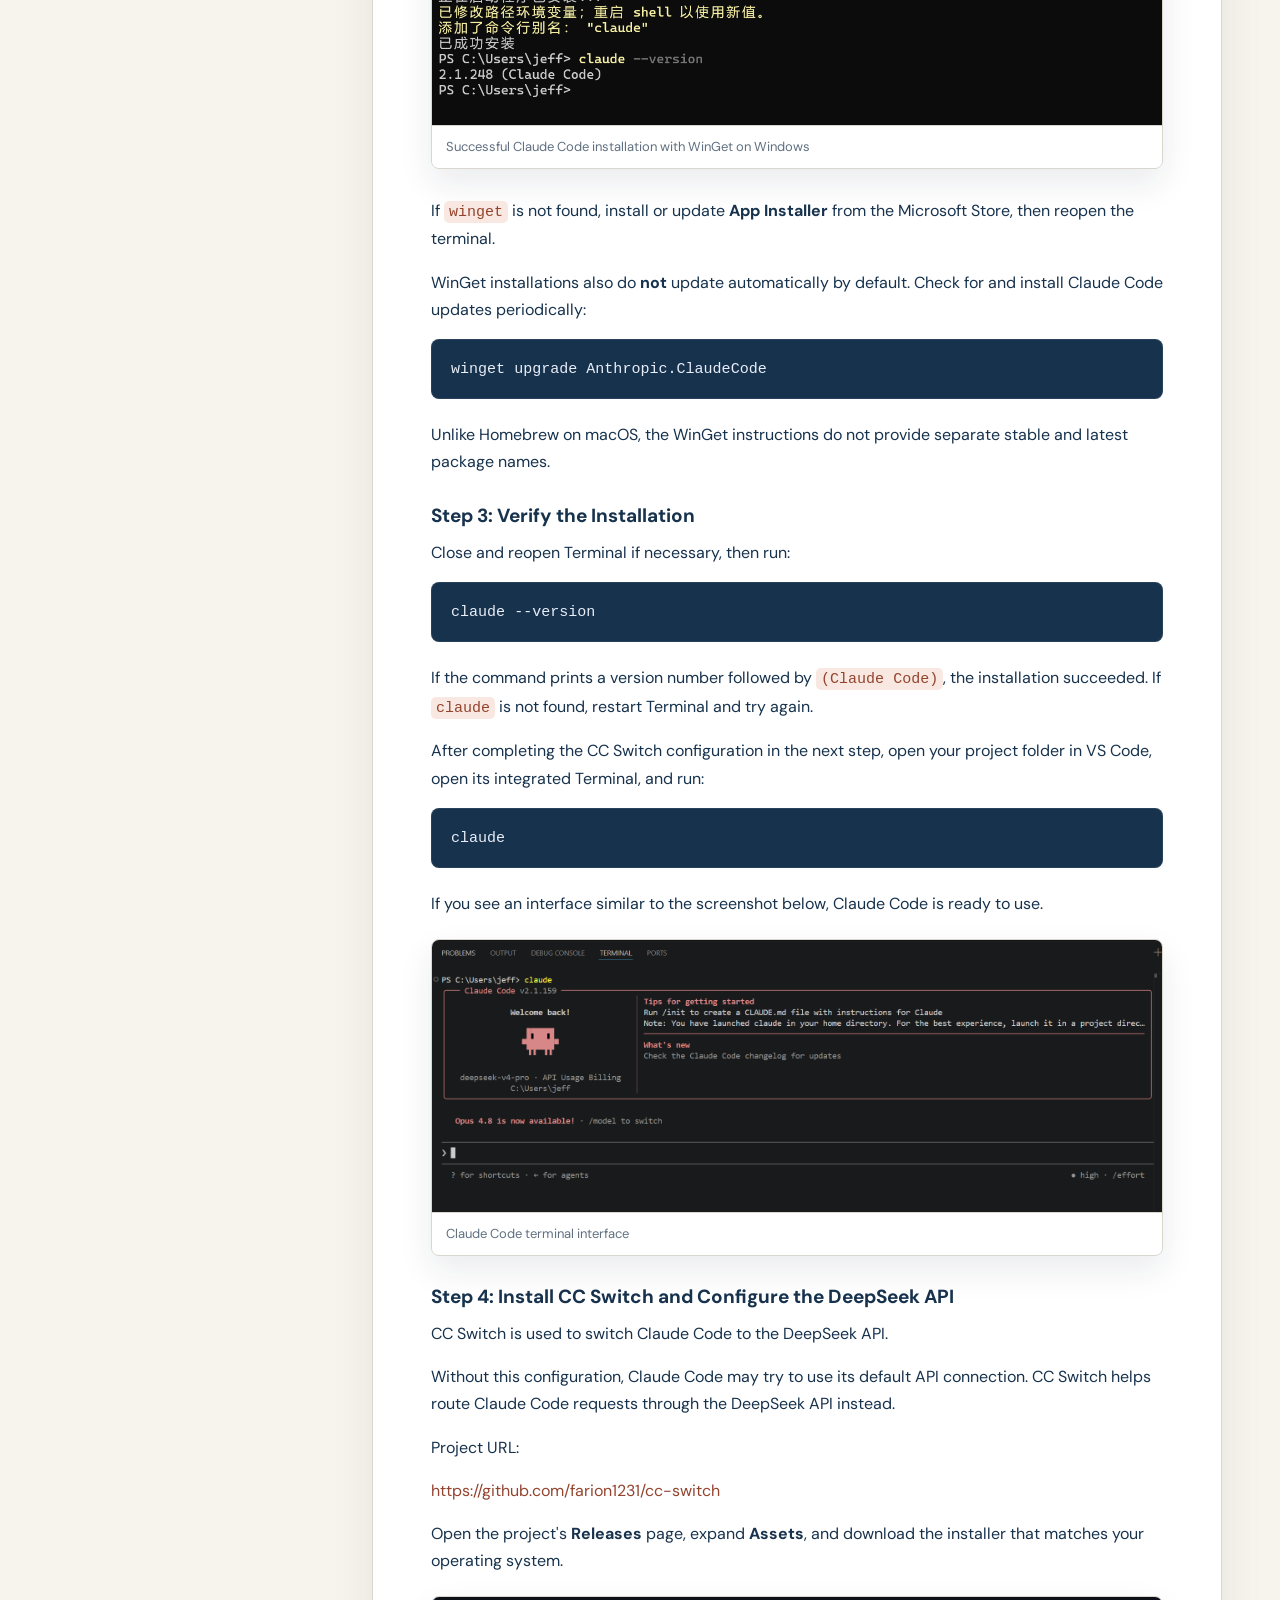
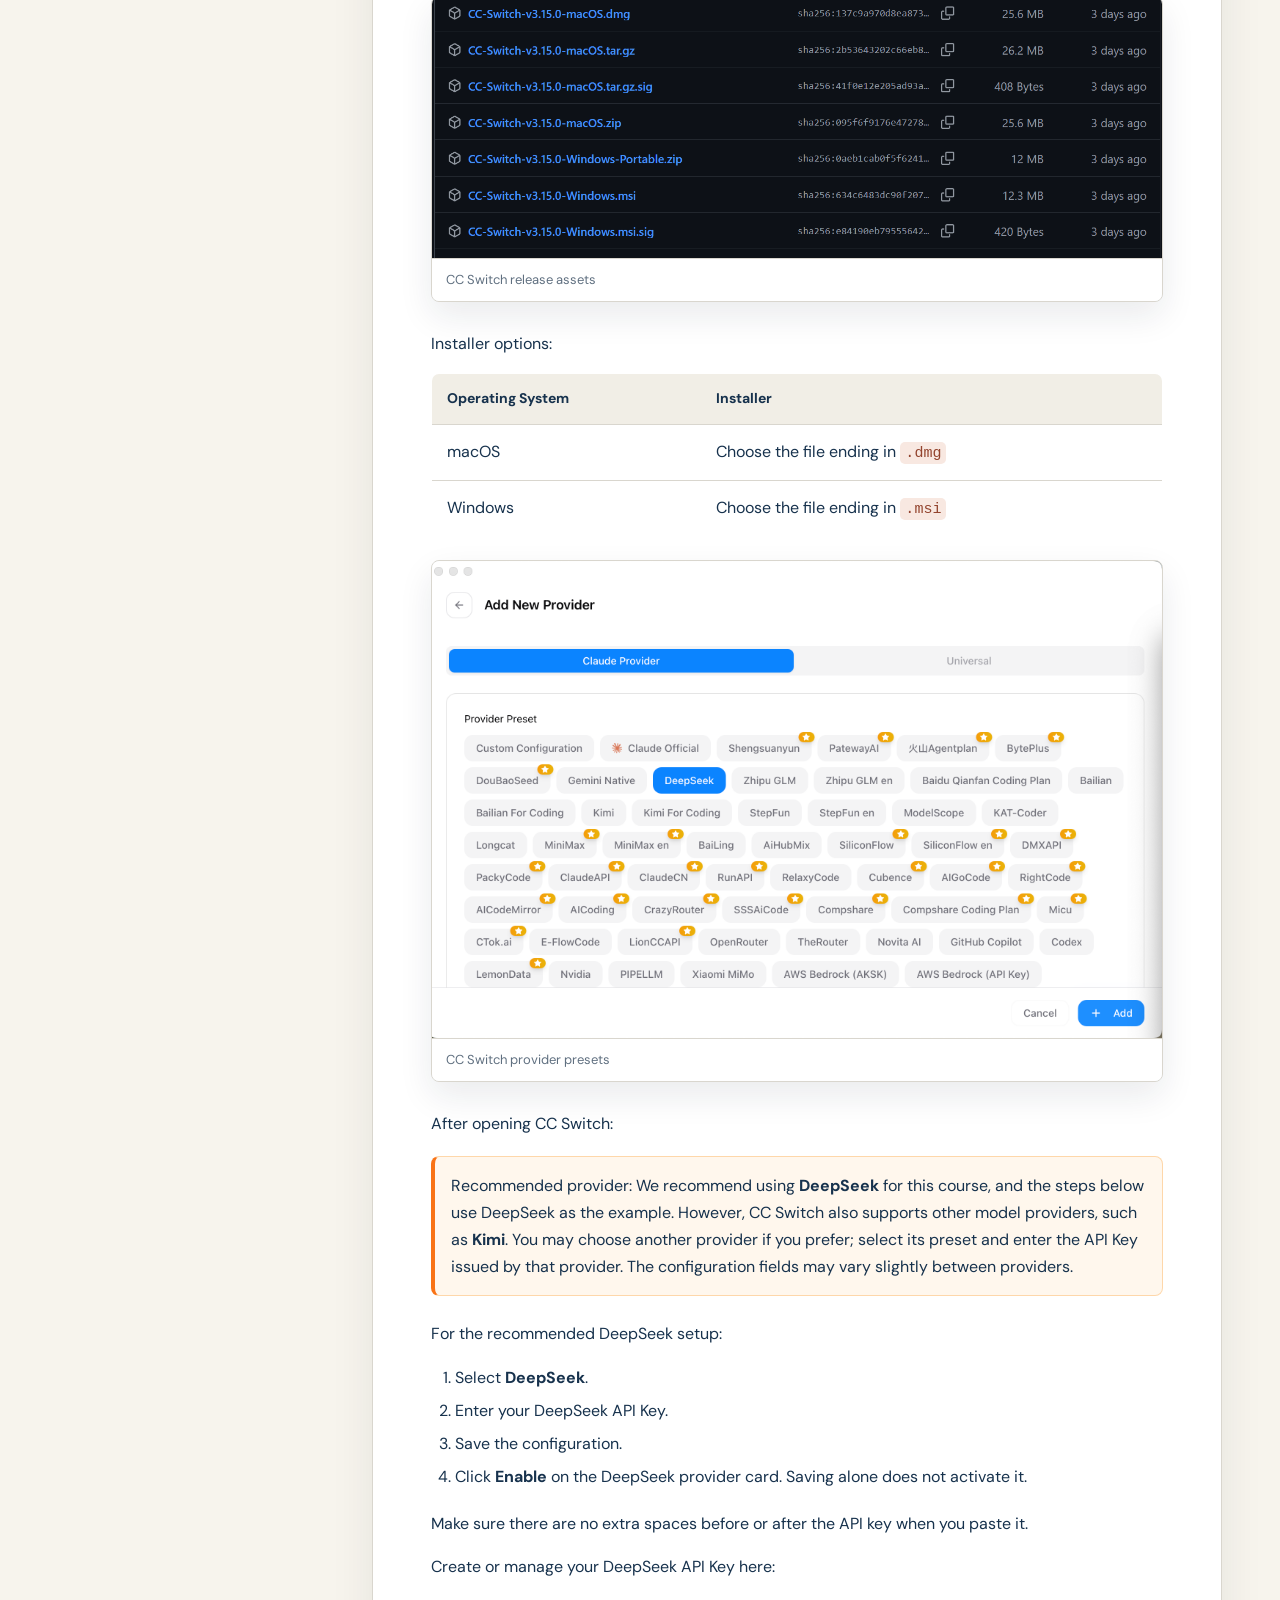
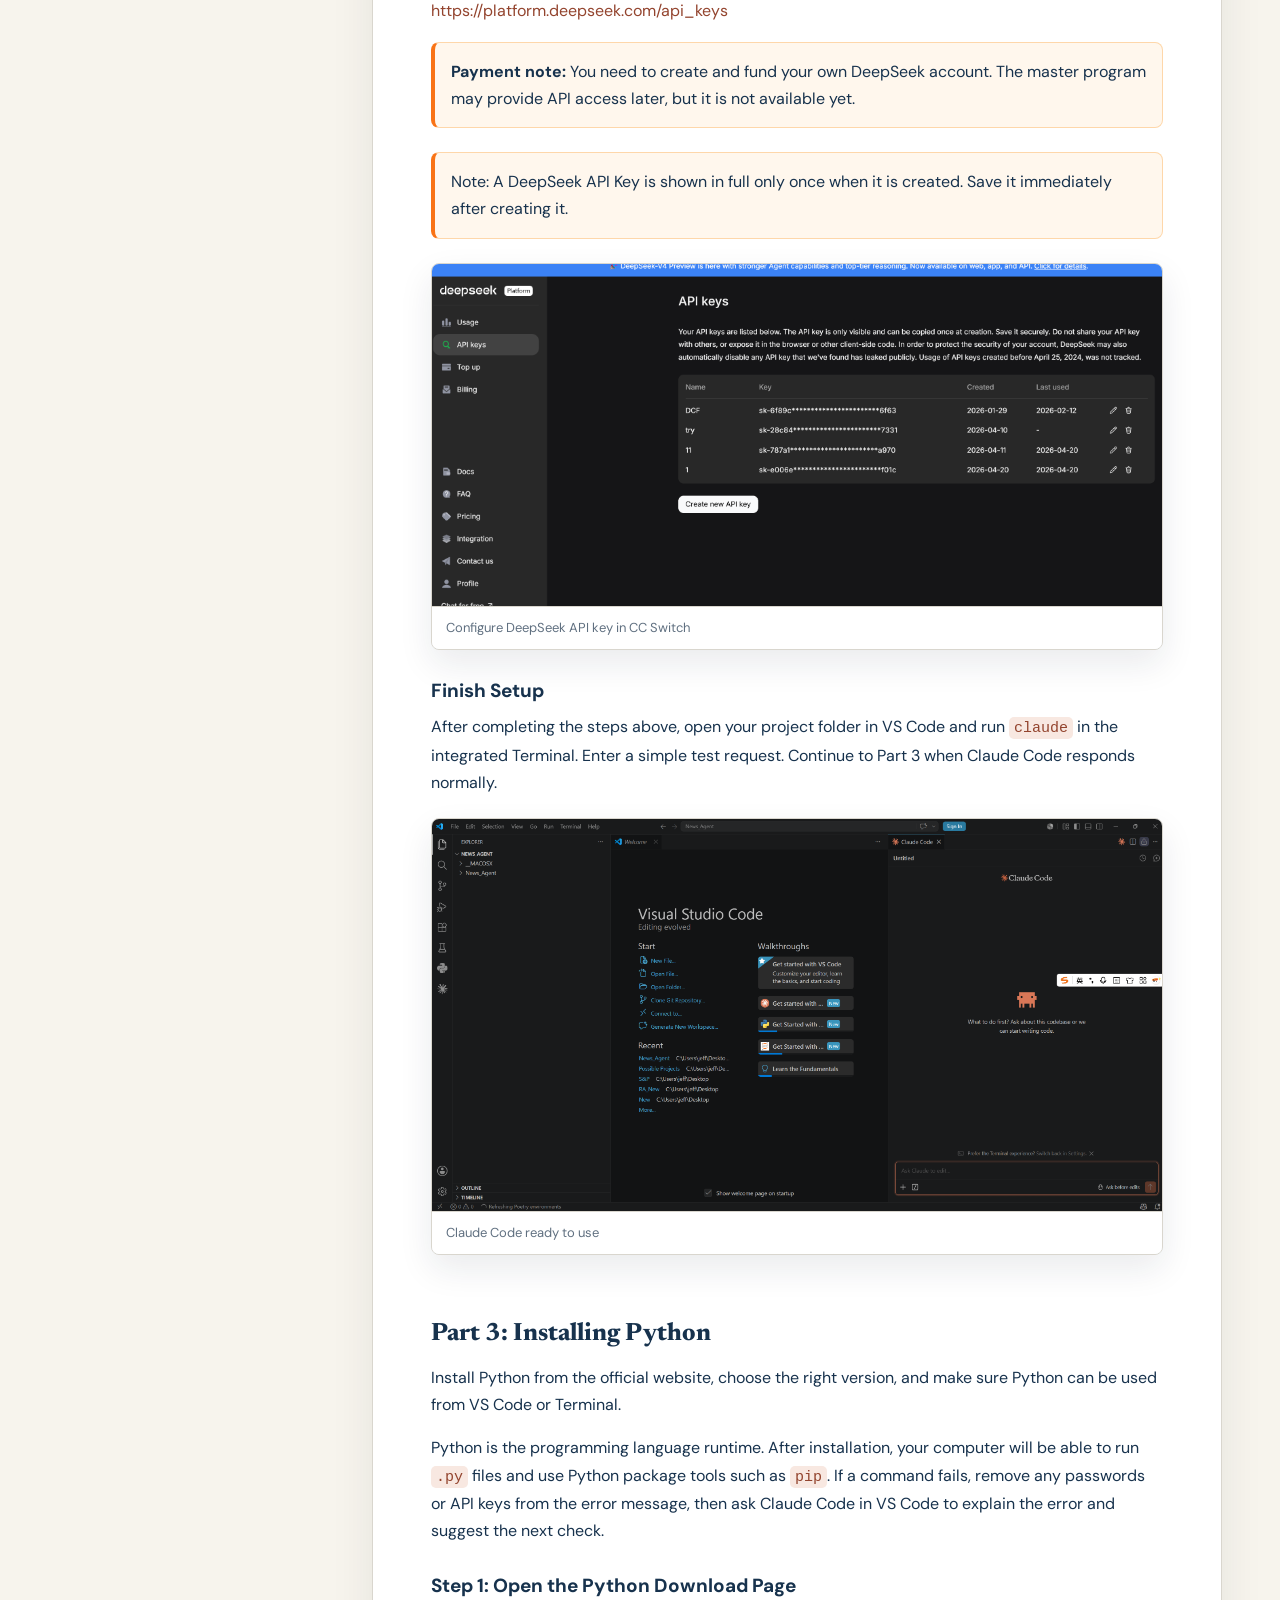
==== commit 96515e2d: "Add Python setup verification notebook and download instructions" ====
--- a/resources/environment-setup/index.html
+++ b/resources/environment-setup/index.html
@@ -21,6 +21,7 @@
         <li><a href="#part-1-installing-and-introducing-vs-code">Part 1: Installing and Introducing VS Code</a></li>
         <li><a href="#part-2-installing-claude-code-with-deepseek-api-in-vs-code">Part 2: Installing Claude Code with DeepSeek API in VS Code</a></li>
         <li><a href="#part-3-installing-python">Part 3: Installing Python</a></li>
+        <li><a href="#python-setup-check">Python Setup Check</a></li>
         <li><a href="#official-references">Official References</a></li>
       </ul>
     </nav>
@@ -272,6 +273,17 @@
 <p>Using <code>python3 -m pip</code> or <code>py -m pip</code> makes sure that <code>pip</code> belongs to the same Python installation you just checked. This is more reliable than running <code>pip</code> by itself when several Python versions are installed.</p>
 <p>If both commands show version numbers, Python and pip are installed correctly. If a command is not found, check whether Python was installed correctly and added to PATH.</p>
 </section>
+<section id="python-setup-check">
+<h2>Step 6: Run the Python Setup Check</h2>
+<p>Before Lecture 2, install the basic packages and confirm that Python can calculate, work with a table, and display a chart.</p>
+<p><a href="python_default_check.ipynb" download><strong>Download the Python setup check (.ipynb)</strong></a></p>
+<ol>
+<li>Save the notebook to your course folder and open it in VS Code with the Microsoft Python and Jupyter extensions installed, or in JupyterLab.</li>
+<li>Follow Part 1 of the notebook to install NumPy, pandas, Matplotlib, and ipykernel. Select the same Python environment as the notebook kernel.</li>
+<li>Restart the kernel and run all cells. Confirm there are no errors, the line chart appears, and the final cell prints <strong>ALL CHECKS PASSED</strong>. Save your completed notebook.</li>
+</ol>
+<p>If a step fails, use Part 2 of the notebook to troubleshoot the first error. The tests use built-in data and work offline after package installation.</p>
+</section>
 <section id="official-references">
 <h2>Official References</h2>
 <ul class="checklist"><li><a href="https://www.python.org/downloads/" target="_blank" rel="noopener noreferrer">Python downloads</a> and <a href="https://docs.python.org/3/using/windows.html" target="_blank" rel="noopener noreferrer">Using Python on Windows</a></li><li><a href="https://code.visualstudio.com/download" target="_blank" rel="noopener noreferrer">VS Code download</a> and <a href="https://code.visualstudio.com/docs/python/python-tutorial" target="_blank" rel="noopener noreferrer">Getting Started with Python in VS Code</a></li><li><a href="https://code.claude.com/docs/en/setup" target="_blank" rel="noopener noreferrer">Claude Code advanced setup</a> and <a href="https://marketplace.visualstudio.com/items?itemName=anthropic.claude-code" target="_blank" rel="noopener noreferrer">Claude Code for VS Code</a></li><li><a href="https://api-docs.deepseek.com/quick_start/agent_integrations/claude_code/" target="_blank" rel="noopener noreferrer">DeepSeek integration with Claude Code</a> and <a href="https://platform.deepseek.com/api_keys" target="_blank" rel="noopener noreferrer">DeepSeek API Keys</a></li><li><a href="https://ccswitch.io" target="_blank" rel="noopener noreferrer">CC Switch official website</a>, <a href="https://github.com/farion1231/cc-switch" target="_blank" rel="noopener noreferrer">GitHub repository</a>, and <a href="https://github.com/farion1231/cc-switch/blob/main/docs/user-manual/en/1-getting-started/1.4-quickstart.md" target="_blank" rel="noopener noreferrer">quick-start documentation</a></li></ul>
